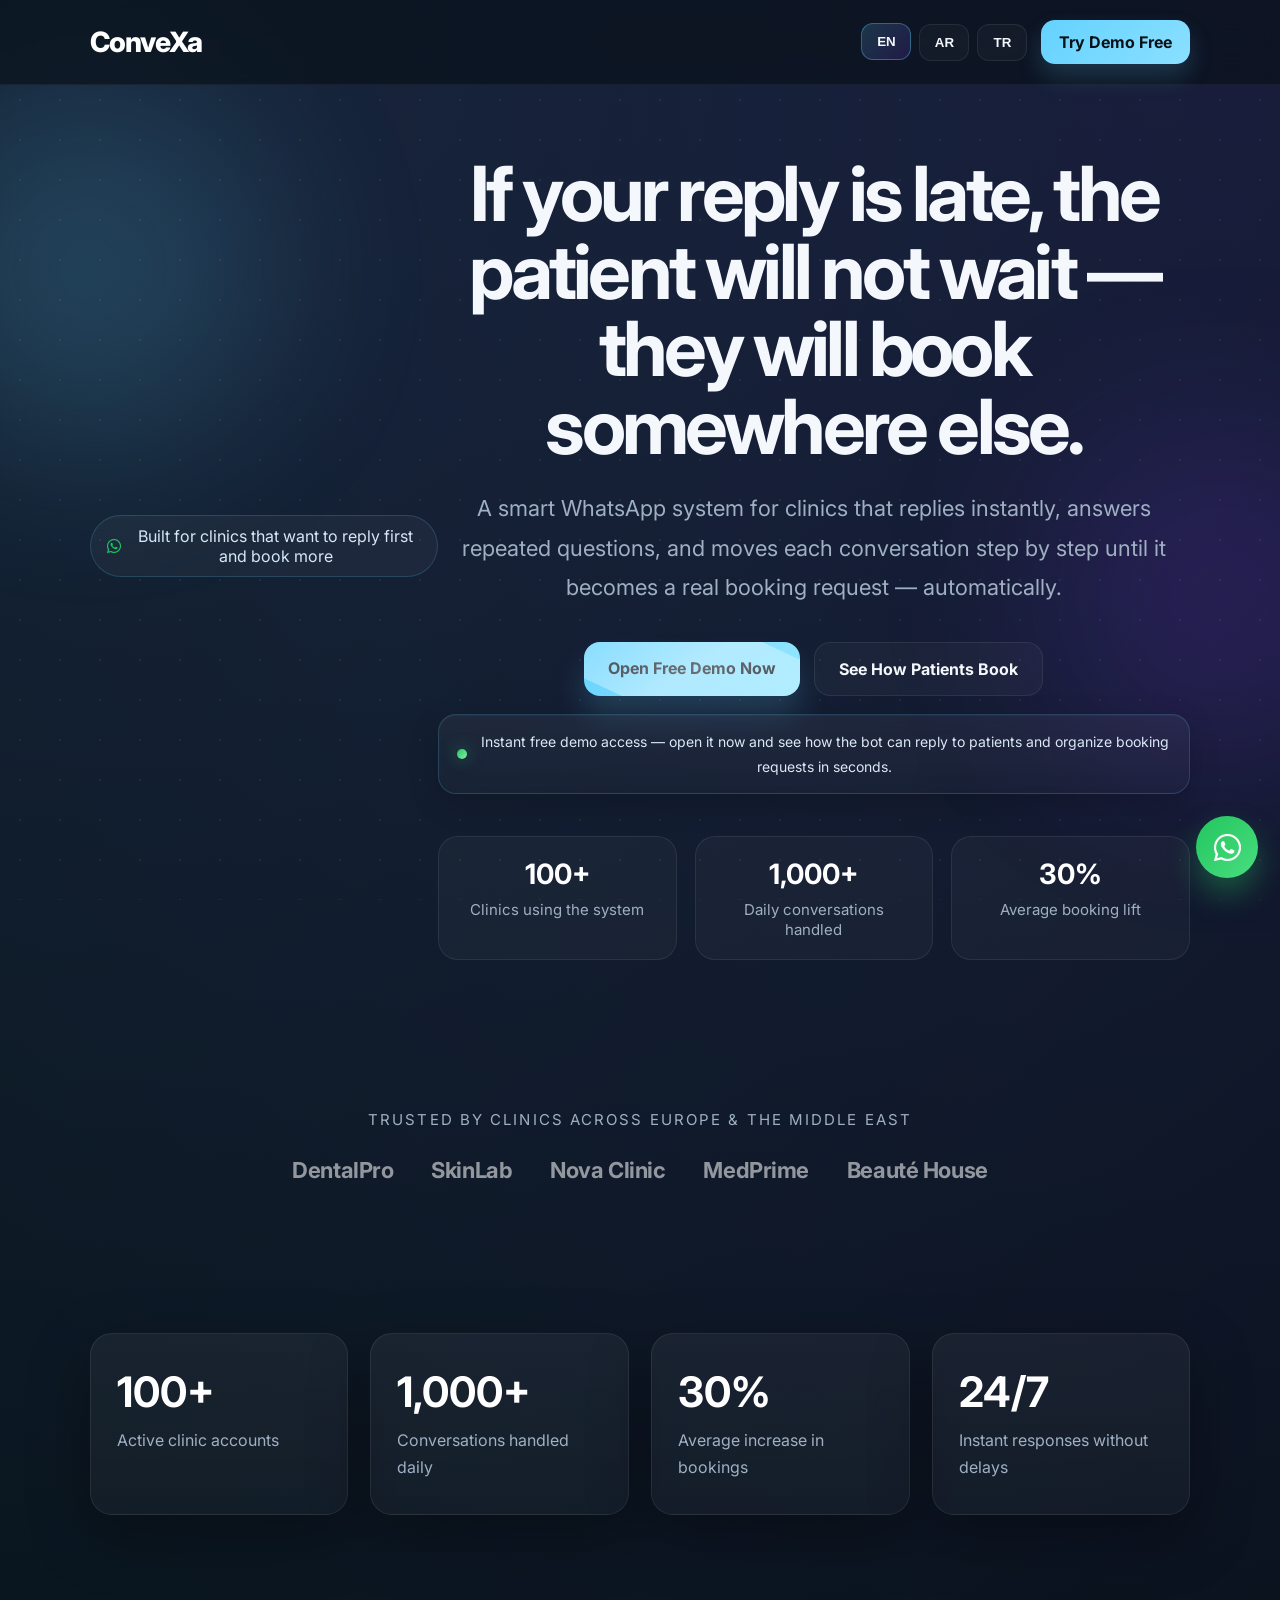
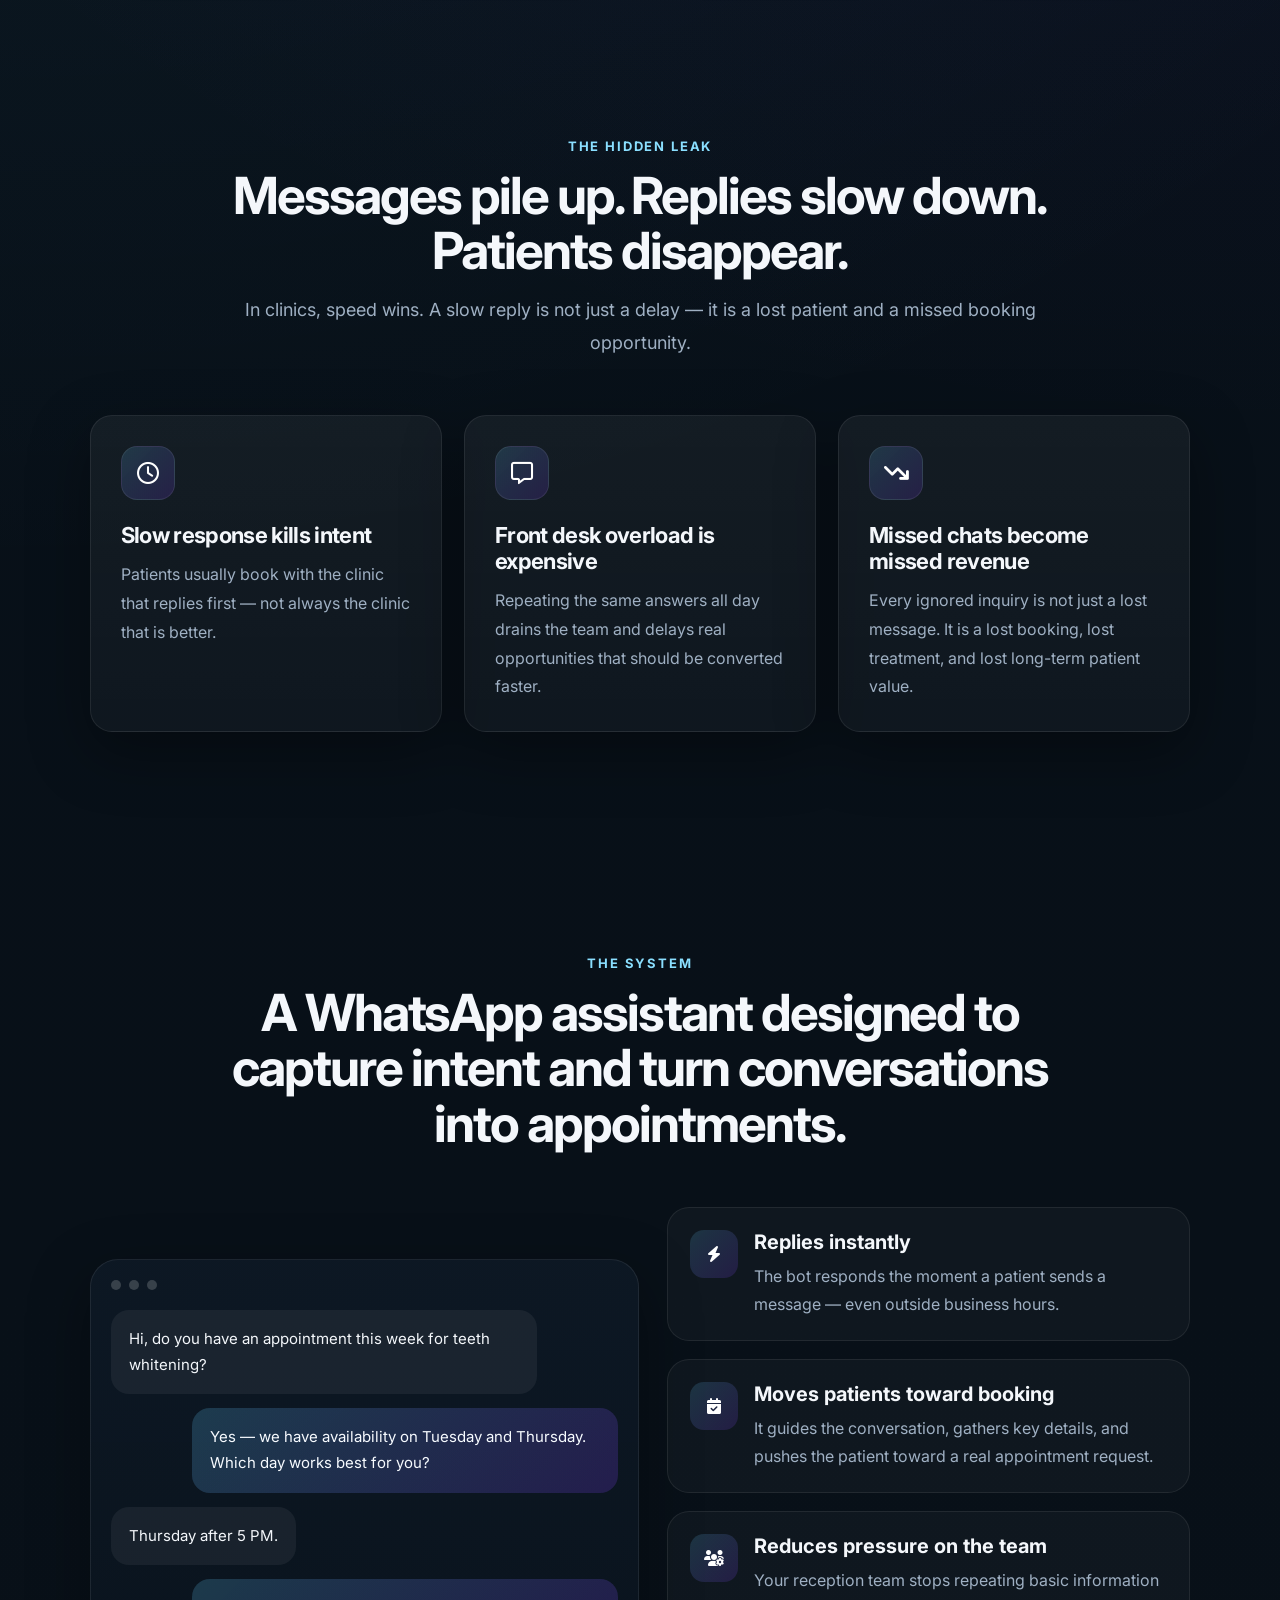
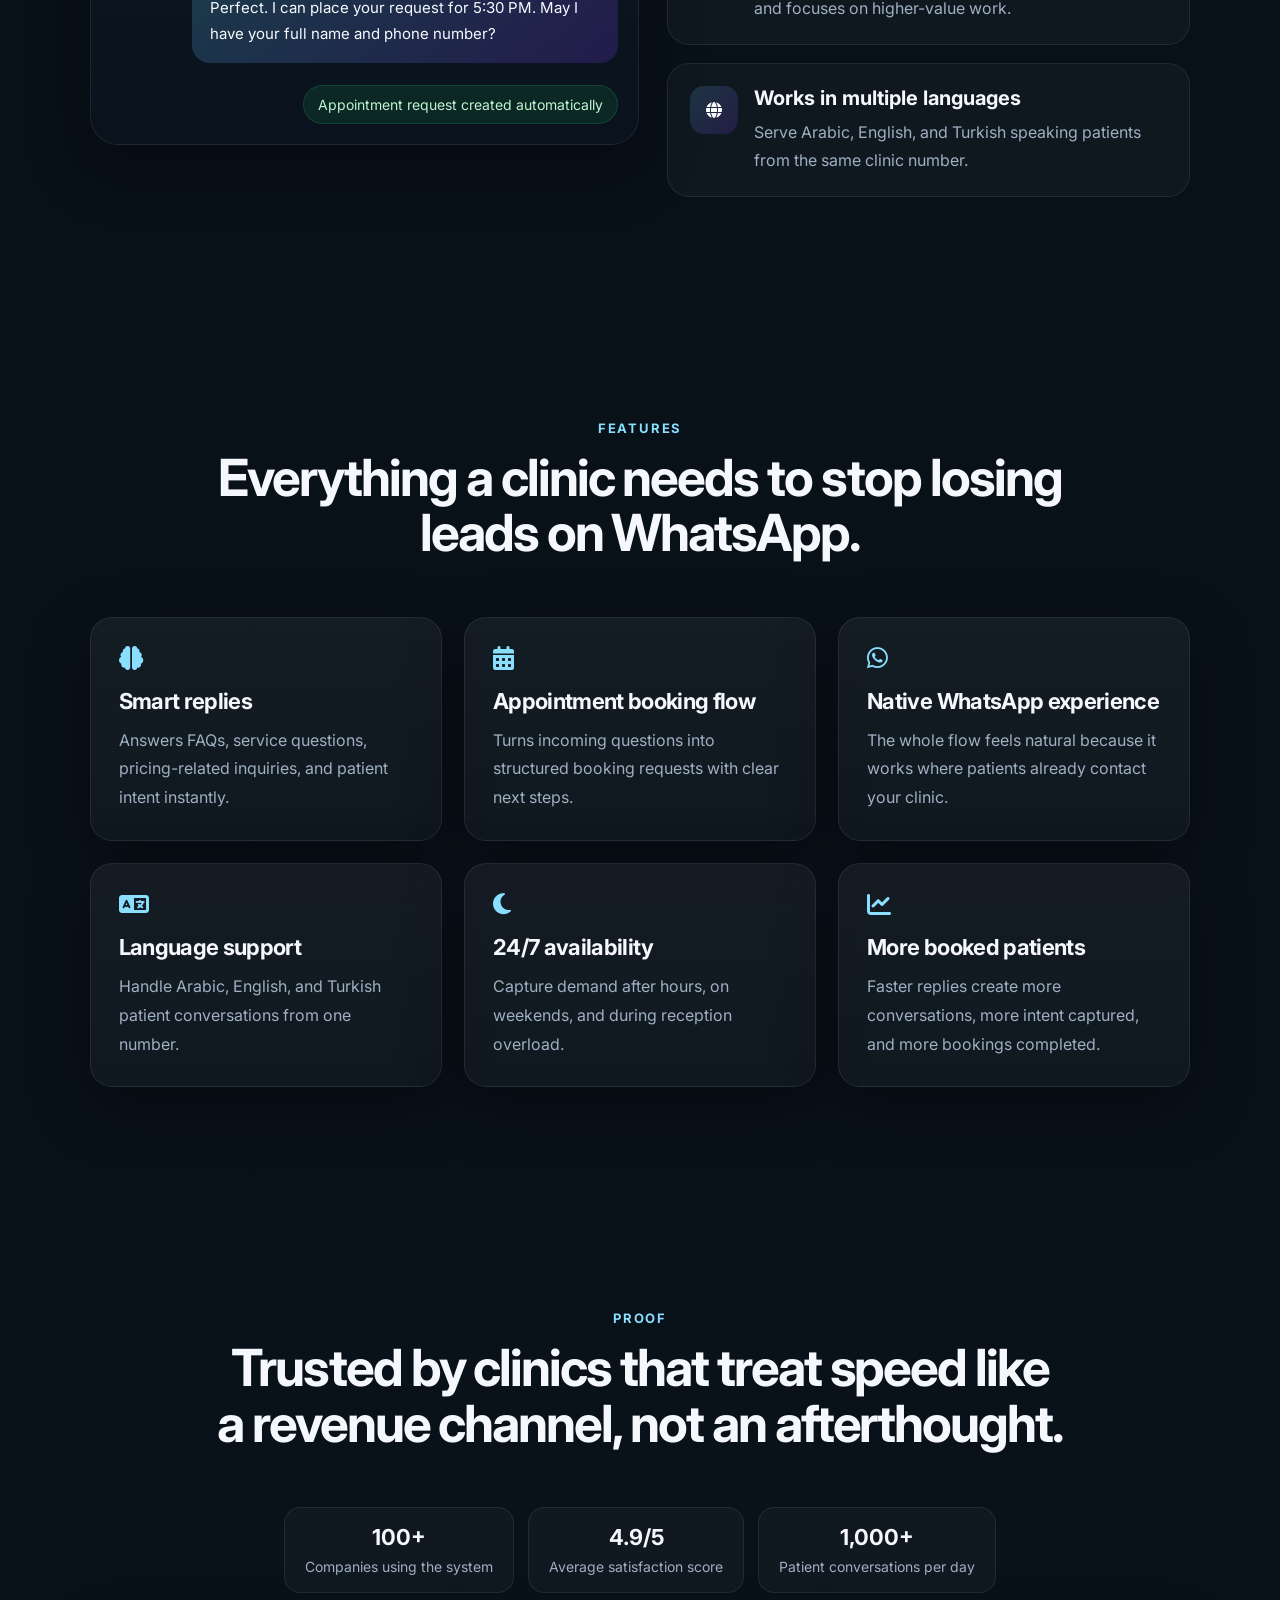
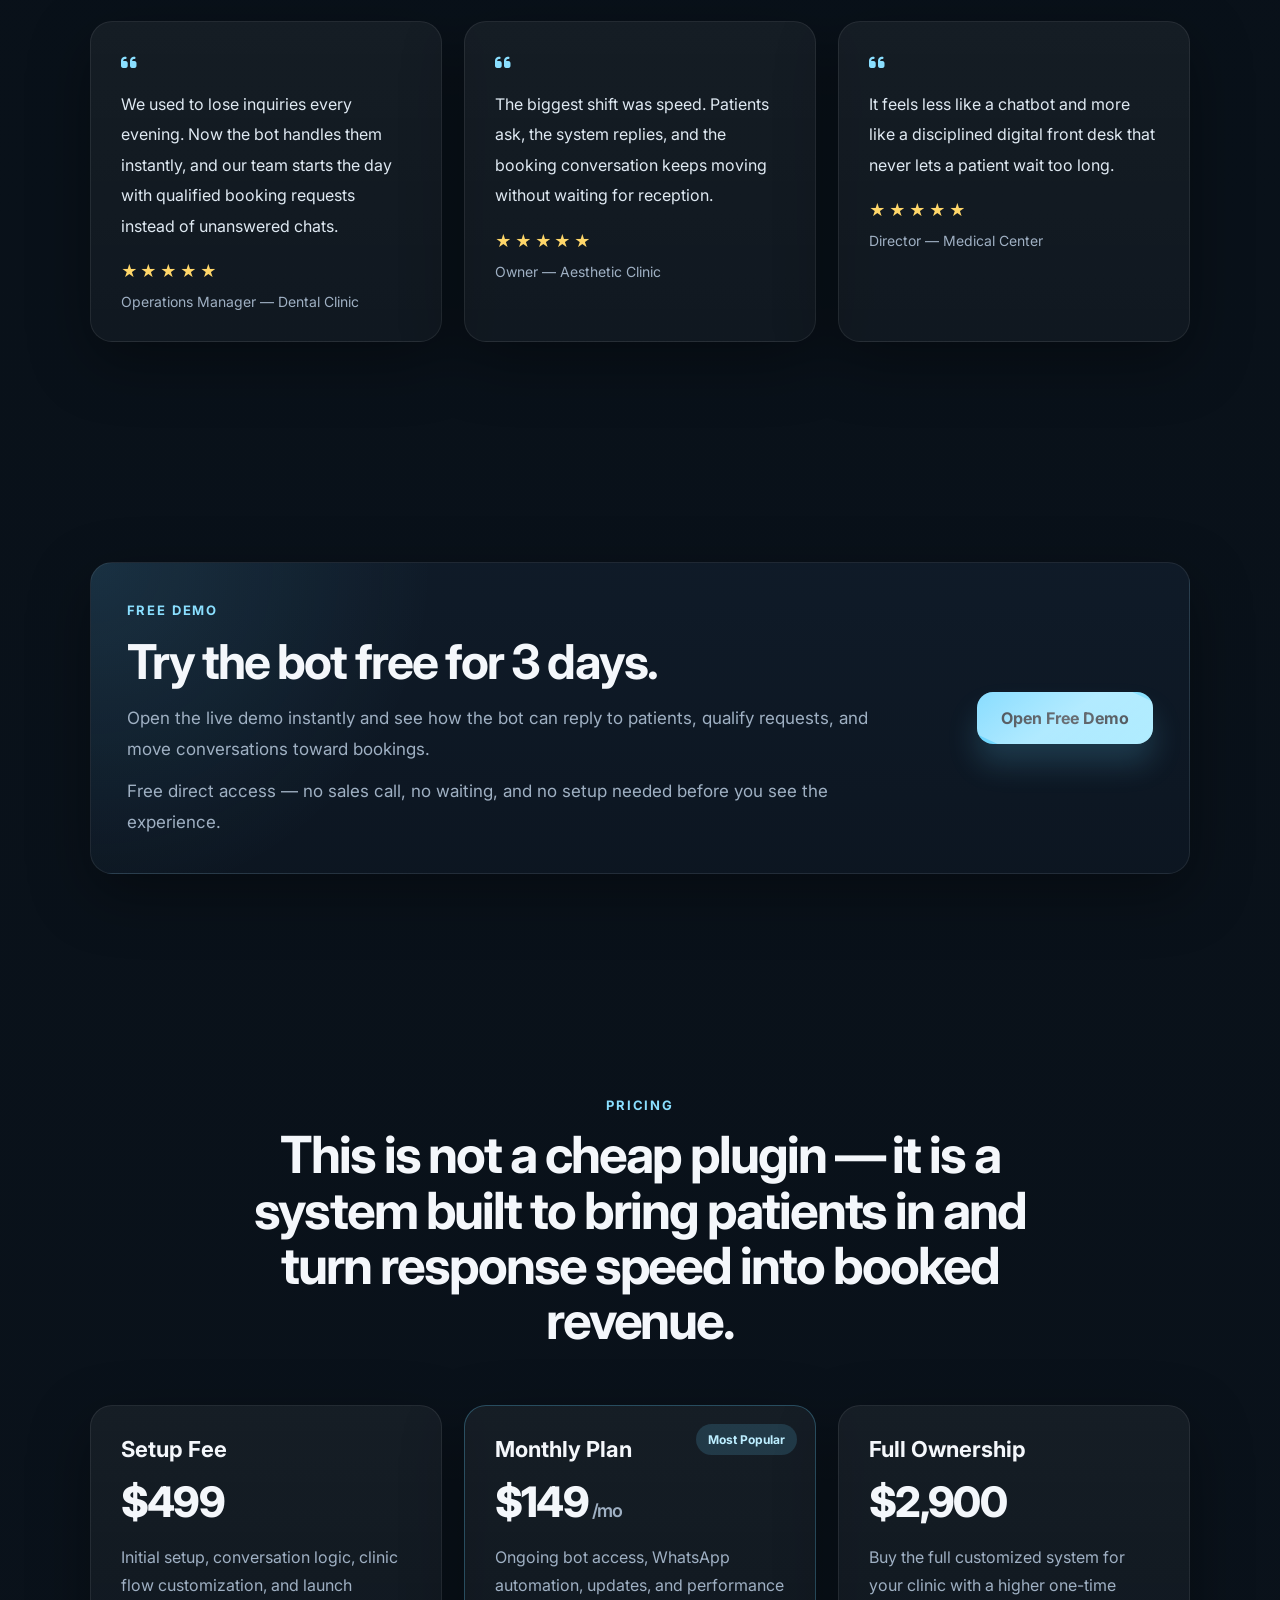
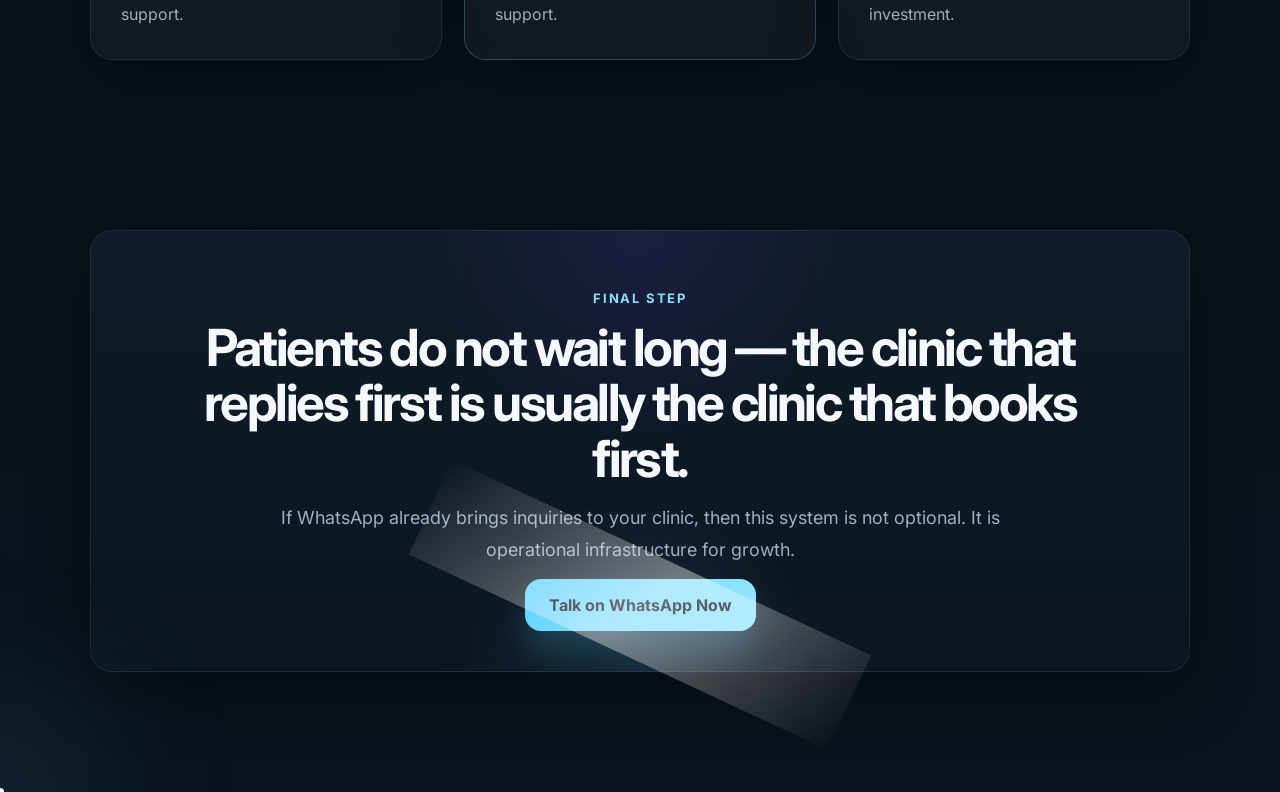
==== index.html @ 0eaaf97a "first commit" ====
<!DOCTYPE html>
<html lang="en" dir="ltr">
<head>
  <meta charset="UTF-8" />
  <meta name="viewport" content="width=device-width, initial-scale=1.0" />
  <title>ClinicBot | WhatsApp AI Booking Assistant</title>
  <meta
    name="description"
    content="AI WhatsApp bot for medical, dental, and aesthetic clinics. Instantly reply, qualify patients, and turn chats into booked appointments."
  />
  <link rel="preconnect" href="https://fonts.googleapis.com" />
  <link rel="preconnect" href="https://fonts.gstatic.com" crossorigin />
  <link
    href="https://fonts.googleapis.com/css2?family=Inter:wght@400;500;600;700;800&family=Cairo:wght@400;500;600;700;800&display=swap"
    rel="stylesheet"
  />
  <link
    rel="stylesheet"
    href="https://cdnjs.cloudflare.com/ajax/libs/font-awesome/6.5.2/css/all.min.css"
  />
  <link rel="stylesheet" href="style.css" />
</head>
<body>
  <div class="page-glow glow-1"></div>
  <div class="page-glow glow-2"></div>

  <nav class="navbar">
    <a href="#" class="logo">ConveXa</a>

    <div class="nav-right">
      <div class="lang-switch">
        <button class="lang-btn active" data-lang="en">EN</button>
        <button class="lang-btn" data-lang="ar">AR</button>
        <button class="lang-btn" data-lang="tr">TR</button>
      </div>

      <a
        href="demo/index.html"
        class="nav-cta demo-link"
        data-i18n="navCta"
      >
        Try Demo Free
      </a>
    </div>
  </nav>

  <main>
    <section class="hero section">
      <div class="hero-badge reveal">
        <i class="fa-brands fa-whatsapp"></i>
        <span data-i18n="heroBadge">Built for clinics that want to reply first and book more</span>
      </div>

      <div class="hero-content">
        <h1 class="reveal" data-i18n="heroTitle">
          If your reply is late, the patient will not wait — they will book somewhere else.
        </h1>

        <p class="hero-sub reveal" data-i18n="heroSub">
          A smart WhatsApp system for clinics that replies instantly, answers repeated questions, and moves each conversation step by step until it becomes a real booking request — automatically.
        </p>

        <div class="hero-actions reveal">
          <a
            href="demo/index.html"
            class="cta-primary demo-link"
            data-i18n="heroPrimary"
          >
            Open Free Demo Now
          </a>

          <a
            href="#demo"
            class="cta-secondary"
            data-i18n="heroSecondary"
          >
            See How Patients Book
          </a>
        </div>

        <div class="hero-helper-wrap reveal">
          <div class="hero-helper" data-i18n="heroHelper">
            Instant free demo access — open it now and see how the bot can reply to patients and organize booking requests in seconds.
          </div>
        </div>

        <div class="hero-proof reveal">
          <div class="proof-item">
            <strong>100+</strong>
            <span data-i18n="heroProof1">Clinics using the system</span>
          </div>
          <div class="proof-item">
            <strong>1,000+</strong>
            <span data-i18n="heroProof2">Daily conversations handled</span>
          </div>
          <div class="proof-item">
            <strong>30%</strong>
            <span data-i18n="heroProof3">Average booking lift</span>
          </div>
        </div>
      </div>
    </section>

    <section class="trusted section">
      <p class="trusted-label reveal" data-i18n="trustedLabel">
        Trusted by clinics across Europe & the Middle East
      </p>

      <div class="trusted-logos reveal">
        <span>DentalPro</span>
        <span>SkinLab</span>
        <span>Nova Clinic</span>
        <span>MedPrime</span>
        <span>Beauté House</span>
      </div>
    </section>

    <section class="stats section">
      <div class="stats-grid">
        <div class="stat-card reveal">
          <h2>100+</h2>
          <p data-i18n="stat1">Active clinic accounts</p>
        </div>

        <div class="stat-card reveal">
          <h2>1,000+</h2>
          <p data-i18n="stat2">Conversations handled daily</p>
        </div>

        <div class="stat-card reveal">
          <h2>30%</h2>
          <p data-i18n="stat3">Average increase in bookings</p>
        </div>

        <div class="stat-card reveal">
          <h2>24/7</h2>
          <p data-i18n="stat4">Instant responses without delays</p>
        </div>
      </div>
    </section>

    <section class="problem section">
      <div class="section-heading reveal">
        <span class="section-kicker" data-i18n="problemKicker">The hidden leak</span>
        <h2 data-i18n="problemTitle">
          Messages pile up. Replies slow down. Patients disappear.
        </h2>
        <p data-i18n="problemSub">
          In clinics, speed wins. A slow reply is not just a delay — it is a lost patient and a missed booking opportunity.
        </p>
      </div>

      <div class="problem-grid">
        <div class="problem-card reveal">
          <div class="problem-icon"><i class="fa-regular fa-clock"></i></div>
          <h3 data-i18n="problemCard1Title">Slow response kills intent</h3>
          <p data-i18n="problemCard1Text">
            Patients usually book with the clinic that replies first — not always the clinic that is better.
          </p>
        </div>

        <div class="problem-card reveal">
          <div class="problem-icon"><i class="fa-regular fa-message"></i></div>
          <h3 data-i18n="problemCard2Title">Front desk overload is expensive</h3>
          <p data-i18n="problemCard2Text">
            Repeating the same answers all day drains the team and delays real opportunities that should be converted faster.
          </p>
        </div>

        <div class="problem-card reveal">
          <div class="problem-icon"><i class="fa-solid fa-arrow-trend-down"></i></div>
          <h3 data-i18n="problemCard3Title">Missed chats become missed revenue</h3>
          <p data-i18n="problemCard3Text">
            Every ignored inquiry is not just a lost message. It is a lost booking, lost treatment, and lost long-term patient value.
          </p>
        </div>
      </div>
    </section>

    <section class="solution section">
      <div class="section-heading reveal">
        <span class="section-kicker" data-i18n="solutionKicker">The system</span>
        <h2 data-i18n="solutionTitle">
          A WhatsApp assistant designed to capture intent and turn conversations into appointments.
        </h2>
      </div>

      <div class="solution-layout">
        <div class="solution-flow reveal">
          <div class="flow-window">
            <div class="flow-top">
              <span></span><span></span><span></span>
            </div>

            <div class="chat-flow">
              <div class="chat-bubble patient" data-i18n="flow1">
                Hi, do you have an appointment this week for teeth whitening?
              </div>

              <div class="chat-bubble bot" data-i18n="flow2">
                Yes — we have availability on Tuesday and Thursday. Which day works best for you?
              </div>

              <div class="chat-bubble patient" data-i18n="flow3">
                Thursday after 5 PM.
              </div>

              <div class="chat-bubble bot" data-i18n="flow4">
                Perfect. I can place your request for 5:30 PM. May I have your full name and phone number?
              </div>

              <div class="chat-status" data-i18n="flowStatus">
                Appointment request created automatically
              </div>
            </div>
          </div>
        </div>

        <div class="solution-points">
          <div class="solution-point reveal">
            <i class="fa-solid fa-bolt"></i>
            <div>
              <h3 data-i18n="solutionPoint1Title">Replies instantly</h3>
              <p data-i18n="solutionPoint1Text">
                The bot responds the moment a patient sends a message — even outside business hours.
              </p>
            </div>
          </div>

          <div class="solution-point reveal">
            <i class="fa-solid fa-calendar-check"></i>
            <div>
              <h3 data-i18n="solutionPoint2Title">Moves patients toward booking</h3>
              <p data-i18n="solutionPoint2Text">
                It guides the conversation, gathers key details, and pushes the patient toward a real appointment request.
              </p>
            </div>
          </div>

          <div class="solution-point reveal">
            <i class="fa-solid fa-users-gear"></i>
            <div>
              <h3 data-i18n="solutionPoint3Title">Reduces pressure on the team</h3>
              <p data-i18n="solutionPoint3Text">
                Your reception team stops repeating basic information and focuses on higher-value work.
              </p>
            </div>
          </div>

          <div class="solution-point reveal">
            <i class="fa-solid fa-globe"></i>
            <div>
              <h3 data-i18n="solutionPoint4Title">Works in multiple languages</h3>
              <p data-i18n="solutionPoint4Text">
                Serve Arabic, English, and Turkish speaking patients from the same clinic number.
              </p>
            </div>
          </div>
        </div>
      </div>
    </section>

    <section class="features section">
      <div class="section-heading reveal">
        <span class="section-kicker" data-i18n="featuresKicker">Features</span>
        <h2 data-i18n="featuresTitle">
          Everything a clinic needs to stop losing leads on WhatsApp.
        </h2>
      </div>

      <div class="features-grid">
        <div class="feature-card reveal">
          <i class="fa-solid fa-brain"></i>
          <h3 data-i18n="feature1Title">Smart replies</h3>
          <p data-i18n="feature1Text">
            Answers FAQs, service questions, pricing-related inquiries, and patient intent instantly.
          </p>
        </div>

        <div class="feature-card reveal">
          <i class="fa-solid fa-calendar-days"></i>
          <h3 data-i18n="feature2Title">Appointment booking flow</h3>
          <p data-i18n="feature2Text">
            Turns incoming questions into structured booking requests with clear next steps.
          </p>
        </div>

        <div class="feature-card reveal">
          <i class="fa-brands fa-whatsapp"></i>
          <h3 data-i18n="feature3Title">Native WhatsApp experience</h3>
          <p data-i18n="feature3Text">
            The whole flow feels natural because it works where patients already contact your clinic.
          </p>
        </div>

        <div class="feature-card reveal">
          <i class="fa-solid fa-language"></i>
          <h3 data-i18n="feature4Title">Language support</h3>
          <p data-i18n="feature4Text">
            Handle Arabic, English, and Turkish patient conversations from one number.
          </p>
        </div>

        <div class="feature-card reveal">
          <i class="fa-solid fa-moon"></i>
          <h3 data-i18n="feature5Title">24/7 availability</h3>
          <p data-i18n="feature5Text">
            Capture demand after hours, on weekends, and during reception overload.
          </p>
        </div>

        <div class="feature-card reveal">
          <i class="fa-solid fa-chart-line"></i>
          <h3 data-i18n="feature6Title">More booked patients</h3>
          <p data-i18n="feature6Text">
            Faster replies create more conversations, more intent captured, and more bookings completed.
          </p>
        </div>
      </div>
    </section>

    <section class="testimonials section">
      <div class="section-heading reveal">
        <span class="section-kicker" data-i18n="testimonialsKicker">Proof</span>
        <h2 data-i18n="testimonialsTitle">
          Trusted by clinics that treat speed like a revenue channel, not an afterthought.
        </h2>
      </div>

      <div class="testimonial-summary reveal">
        <div class="summary-chip">
          <strong>100+</strong>
          <span data-i18n="summary1">Companies using the system</span>
        </div>
        <div class="summary-chip">
          <strong>4.9/5</strong>
          <span data-i18n="summary2">Average satisfaction score</span>
        </div>
        <div class="summary-chip">
          <strong>1,000+</strong>
          <span data-i18n="summary3">Patient conversations per day</span>
        </div>
      </div>

      <div class="testimonial-grid">
        <div class="testimonial-card reveal">
          <div class="quote-top">
            <i class="fa-solid fa-quote-left"></i>
          </div>
          <p data-i18n="testimonial1">
            We used to lose inquiries every evening. Now the bot handles them instantly, and our team starts the day with qualified booking requests instead of unanswered chats.
          </p>
          <div class="review-stars">★★★★★</div>
          <span data-i18n="testimonial1Author">Operations Manager — Dental Clinic</span>
        </div>

        <div class="testimonial-card reveal">
          <div class="quote-top">
            <i class="fa-solid fa-quote-left"></i>
          </div>
          <p data-i18n="testimonial2">
            The biggest shift was speed. Patients ask, the system replies, and the booking conversation keeps moving without waiting for reception.
          </p>
          <div class="review-stars">★★★★★</div>
          <span data-i18n="testimonial2Author">Owner — Aesthetic Clinic</span>
        </div>

        <div class="testimonial-card reveal">
          <div class="quote-top">
            <i class="fa-solid fa-quote-left"></i>
          </div>
          <p data-i18n="testimonial3">
            It feels less like a chatbot and more like a disciplined digital front desk that never lets a patient wait too long.
          </p>
          <div class="review-stars">★★★★★</div>
          <span data-i18n="testimonial3Author">Director — Medical Center</span>
        </div>
      </div>
    </section>

    <section class="demo section" id="demo">
      <div class="demo-card reveal">
        <div class="demo-text">
          <span class="section-kicker" data-i18n="demoKicker">Free Demo</span>
          <h2 data-i18n="demoTitle">Try the bot free for 3 days.</h2>
          <p data-i18n="demoSub">
            Open the live demo instantly and see how the bot can reply to patients, qualify requests, and move conversations toward bookings.
          </p>
          <p class="demo-note" data-i18n="demoNote">
            Free direct access — no sales call, no waiting, and no setup needed before you see the experience.
          </p>
        </div>

        <a
          href="demo/index.html"
          class="cta-primary demo-btn demo-link"
          data-i18n="demoBtn"
        >
          Open Free Demo
        </a>
      </div>
    </section>

    <section class="pricing section">
      <div class="section-heading reveal">
        <span class="section-kicker" data-i18n="pricingKicker">Pricing</span>
        <h2 data-i18n="pricingTitle">
          This is not a cheap plugin — it is a system built to bring patients in and turn response speed into booked revenue.
        </h2>
      </div>

      <div class="pricing-grid">
        <div class="pricing-card reveal">
          <div class="pricing-top">
            <h3 data-i18n="pricing1Title">Setup Fee</h3>
            <div class="price">$499</div>
          </div>
          <p data-i18n="pricing1Text">
            Initial setup, conversation logic, clinic flow customization, and launch support.
          </p>
        </div>

        <div class="pricing-card featured reveal">
          <div class="pricing-badge" data-i18n="pricingBadge">Most Popular</div>
          <div class="pricing-top">
            <h3 data-i18n="pricing2Title">Monthly Plan</h3>
            <div class="price">$149<span>/mo</span></div>
          </div>
          <p data-i18n="pricing2Text">
            Ongoing bot access, WhatsApp automation, updates, and performance support.
          </p>
        </div>

        <div class="pricing-card reveal">
          <div class="pricing-top">
            <h3 data-i18n="pricing3Title">Full Ownership</h3>
            <div class="price">$2,900</div>
          </div>
          <p data-i18n="pricing3Text">
            Buy the full customized system for your clinic with a higher one-time investment.
          </p>
        </div>
      </div>
    </section>

    <section class="final-cta section">
      <div class="final-cta-card reveal">
        <span class="section-kicker" data-i18n="finalKicker">Final step</span>
        <h2 data-i18n="finalTitle">
          Patients do not wait long — the clinic that replies first is usually the clinic that books first.
        </h2>
        <p data-i18n="finalSub">
          If WhatsApp already brings inquiries to your clinic, then this system is not optional. It is operational infrastructure for growth.
        </p>

        <a
          href="#"
          target="_blank"
          class="cta-primary wa-link"
          data-i18n="finalBtn"
          data-wa-message="final"
        >
          Talk on WhatsApp Now
        </a>
      </div>
    </section>
  </main>

  <a
    href="#"
    class="whatsapp-float wa-link"
    target="_blank"
    aria-label="WhatsApp"
    data-wa-message="float"
  >
    <i class="fa-brands fa-whatsapp"></i>
  </a>

  <script src="script.js"></script>

  <div class="cursor"></div>
  <div class="cursor-blur"></div>
  <div class="particles"></div>
</body>
</html>
---- style.css ----
:root{
  --bg:#081018;
  --bg-soft:#0d1722;
  --panel:#101c29;
  --panel-2:#0f1a26;
  --line:rgba(255,255,255,0.08);
  --text:#f4f7fb;
  --muted:#9fb0c3;
  --primary:#64d2ff;
  --primary-2:#7c3aed;
  --success:#22c55e;
  --shadow:0 20px 60px rgba(0,0,0,0.35);
  --radius:22px;
}

*{
  margin:0;
  padding:0;
  box-sizing:border-box;
}

html{
  scroll-behavior:smooth;
}

body{
  font-family:'Inter',sans-serif;
  background:
    radial-gradient(circle at top left, rgba(100,210,255,0.10), transparent 30%),
    radial-gradient(circle at top right, rgba(124,58,237,0.12), transparent 28%),
    linear-gradient(180deg, #071019 0%, #081018 40%, #0a121b 100%);
  color:var(--text);
  min-height:100vh;
  overflow-x:hidden;
}

a{
  color:inherit;
  text-decoration:none;
}

.page-glow{
  position:fixed;
  inset:auto;
  width:360px;
  height:360px;
  border-radius:50%;
  filter:blur(90px);
  opacity:0.18;
  pointer-events:none;
  z-index:0;
}

.glow-1{
  top:90px;
  left:-90px;
  background:var(--primary);
}

.glow-2{
  right:-120px;
  top:420px;
  background:var(--primary-2);
}

.navbar{
  position:sticky;
  top:0;
  z-index:20;
  display:flex;
  justify-content:space-between;
  align-items:center;
  padding:20px 7%;
  backdrop-filter:blur(16px);
  background:rgba(8,16,24,0.65);
  border-bottom:1px solid rgba(255,255,255,0.05);
}

.logo{
  font-size:28px;
  font-weight:800;
  letter-spacing:-0.03em;
  color:#ffffff;
}

.nav-right{
  display:flex;
  align-items:center;
  gap:14px;
}

.lang-switch{
  display:flex;
  gap:8px;
}

.lang-btn{
  min-width:50px;
  padding:10px 14px;
  border-radius:12px;
  border:1px solid var(--line);
  background:rgba(255,255,255,0.03);
  color:var(--text);
  cursor:pointer;
  transition:0.25s ease;
  font-weight:600;
}

.lang-btn:hover,
.lang-btn.active{
  background:linear-gradient(135deg, rgba(100,210,255,0.18), rgba(124,58,237,0.18));
  border-color:rgba(100,210,255,0.35);
  transform:translateY(-1px);
}

.nav-cta{
  padding:12px 18px;
  border-radius:14px;
  font-weight:700;
  background:linear-gradient(135deg, var(--primary), #8be0ff);
  color:#081018;
  box-shadow:0 12px 24px rgba(100,210,255,0.18);
}

.section{
  position:relative;
  z-index:1;
  padding:110px 7%;
}

.hero{
  min-height:92vh;
  display:flex;
  align-items:center;
  justify-content:center;
  text-align:center;
  padding-top:70px;
}

.hero-content{
  max-width:1100px;
}

.hero-badge{
  display:inline-flex;
  align-items:center;
  gap:10px;
  padding:10px 16px;
  border:1px solid rgba(100,210,255,0.18);
  border-radius:999px;
  background:rgba(255,255,255,0.04);
  color:#d6e8f7;
  margin-bottom:24px;
}

.hero-badge i{
  color:var(--success);
}

.hero h1{
  font-size:clamp(40px, 7vw, 76px);
  line-height:1.02;
  letter-spacing:-0.05em;
  max-width:1000px;
  margin:0 auto 24px;
}

.hero-sub{
  max-width:800px;
  margin:0 auto;
  color:var(--muted);
  font-size:clamp(18px, 2vw, 22px);
  line-height:1.8;
}

.hero-actions{
  margin-top:34px;
  display:flex;
  justify-content:center;
  flex-wrap:wrap;
  gap:14px;
}

.cta-primary,
.cta-secondary{
  padding:16px 24px;
  border-radius:16px;
  font-weight:700;
  transition:0.3s ease;
}

.cta-primary{
  background:linear-gradient(135deg, var(--primary), #98e7ff);
  color:#071019;
  box-shadow:0 20px 30px rgba(100,210,255,0.18);
}

.cta-primary:hover{
  transform:translateY(-3px);
  box-shadow:0 24px 35px rgba(100,210,255,0.25);
}

.cta-secondary{
  border:1px solid var(--line);
  background:rgba(255,255,255,0.03);
  color:var(--text);
}

.cta-secondary:hover{
  transform:translateY(-3px);
  background:rgba(255,255,255,0.05);
}

.hero-helper-wrap{
  margin-top:18px;
  display:flex;
  justify-content:center;
}

.hero-helper{
  position:relative;
  display:inline-flex;
  align-items:center;
  justify-content:center;
  gap:12px;
  max-width:760px;
  padding:14px 18px;
  border:1px solid rgba(100,210,255,0.18);
  border-radius:18px;
  background:
    linear-gradient(180deg, rgba(255,255,255,0.05), rgba(255,255,255,0.025));
  color:#dbe8f5;
  font-size:14px;
  line-height:1.8;
  box-shadow:
    0 10px 30px rgba(0,0,0,0.18),
    inset 0 1px 0 rgba(255,255,255,0.04);
  backdrop-filter:blur(10px);
}

.hero-helper::before{
  content:"";
  width:10px;
  height:10px;
  min-width:10px;
  border-radius:50%;
  background:linear-gradient(135deg, #22c55e, #86efac);
  box-shadow:0 0 16px rgba(34,197,94,0.5);
}

.hero-proof{
  margin-top:42px;
  display:grid;
  grid-template-columns:repeat(3, minmax(0,1fr));
  gap:18px;
}

.proof-item{
  padding:20px;
  border:1px solid var(--line);
  background:rgba(255,255,255,0.03);
  border-radius:20px;
}

.proof-item strong{
  display:block;
  font-size:28px;
  margin-bottom:8px;
  color:#ffffff;
}

.proof-item span{
  color:var(--muted);
  font-size:15px;
}

.trusted{
  padding-top:40px;
  padding-bottom:40px;
}

.trusted-label{
  text-align:center;
  color:var(--muted);
  margin-bottom:28px;
  font-size:15px;
  text-transform:uppercase;
  letter-spacing:0.14em;
}

.trusted-logos{
  display:flex;
  justify-content:center;
  flex-wrap:wrap;
  gap:38px;
}

.trusted-logos span{
  color:rgba(255,255,255,0.55);
  font-size:22px;
  font-weight:700;
  letter-spacing:-0.02em;
}

.stats-grid,
.problem-grid,
.features-grid,
.testimonial-grid,
.pricing-grid{
  display:grid;
  gap:22px;
}

.stats-grid{
  grid-template-columns:repeat(4, minmax(0,1fr));
}

.stat-card,
.problem-card,
.feature-card,
.testimonial-card,
.pricing-card,
.demo-card,
.final-cta-card{
  background:linear-gradient(180deg, rgba(255,255,255,0.05), rgba(255,255,255,0.03));
  border:1px solid var(--line);
  border-radius:var(--radius);
  box-shadow:var(--shadow);
}

.stat-card{
  padding:32px 26px;
}

.stat-card h2{
  font-size:42px;
  margin-bottom:10px;
  color:#ffffff;
}

.stat-card p{
  color:var(--muted);
  line-height:1.7;
}

.section-heading{
  max-width:850px;
  margin:0 auto 56px;
  text-align:center;
}

.section-kicker{
  display:inline-block;
  margin-bottom:14px;
  color:#8adfff;
  text-transform:uppercase;
  letter-spacing:0.14em;
  font-size:13px;
  font-weight:700;
}

.section-heading h2{
  font-size:clamp(32px, 4vw, 56px);
  line-height:1.08;
  letter-spacing:-0.04em;
  margin-bottom:16px;
}

.section-heading p{
  color:var(--muted);
  font-size:18px;
  line-height:1.8;
}

.problem-grid{
  grid-template-columns:repeat(3, minmax(0,1fr));
}

.problem-card{
  padding:30px;
}

.problem-icon{
  width:54px;
  height:54px;
  border-radius:16px;
  display:flex;
  align-items:center;
  justify-content:center;
  margin-bottom:22px;
  font-size:22px;
  color:#ffffff;
  background:linear-gradient(135deg, rgba(100,210,255,0.16), rgba(124,58,237,0.18));
  border:1px solid rgba(255,255,255,0.08);
}

.problem-card h3,
.feature-card h3{
  font-size:22px;
  margin-bottom:12px;
  letter-spacing:-0.03em;
}

.problem-card p,
.feature-card p{
  color:var(--muted);
  line-height:1.8;
}

.solution-layout{
  display:grid;
  grid-template-columns:1.05fr 1fr;
  gap:28px;
  align-items:center;
}

.flow-window{
  border-radius:28px;
  border:1px solid var(--line);
  background:linear-gradient(180deg, rgba(14,25,37,0.9), rgba(10,19,30,0.95));
  padding:20px;
  box-shadow:var(--shadow);
}

.flow-top{
  display:flex;
  gap:8px;
  margin-bottom:20px;
}

.flow-top span{
  width:10px;
  height:10px;
  border-radius:50%;
  background:rgba(255,255,255,0.18);
}

.chat-flow{
  display:flex;
  flex-direction:column;
  gap:14px;
}

.chat-bubble{
  max-width:84%;
  padding:16px 18px;
  border-radius:18px;
  font-size:15px;
  line-height:1.75;
}

.chat-bubble.patient{
  align-self:flex-start;
  background:rgba(255,255,255,0.06);
  color:var(--text);
}

.chat-bubble.bot{
  align-self:flex-end;
  background:linear-gradient(135deg, rgba(100,210,255,0.20), rgba(124,58,237,0.22));
  color:#f7fbff;
}

.chat-status{
  margin-top:8px;
  align-self:flex-end;
  padding:10px 14px;
  border-radius:999px;
  background:rgba(34,197,94,0.12);
  border:1px solid rgba(34,197,94,0.18);
  color:#bff5d1;
  font-size:14px;
}

.solution-points{
  display:grid;
  gap:18px;
}

.solution-point{
  display:flex;
  gap:16px;
  padding:22px;
  border:1px solid var(--line);
  border-radius:22px;
  background:rgba(255,255,255,0.03);
}

.solution-point i{
  width:48px;
  height:48px;
  min-width:48px;
  border-radius:14px;
  display:flex;
  align-items:center;
  justify-content:center;
  background:linear-gradient(135deg, rgba(100,210,255,0.16), rgba(124,58,237,0.18));
  color:#ffffff;
}

.solution-point h3{
  font-size:20px;
  margin-bottom:8px;
}

.solution-point p{
  color:var(--muted);
  line-height:1.75;
}

.features-grid{
  grid-template-columns:repeat(3, minmax(0,1fr));
}

.feature-card{
  padding:28px;
}

.feature-card i{
  font-size:24px;
  margin-bottom:18px;
  color:#8adfff;
}

.testimonial-summary{
  display:flex;
  justify-content:center;
  flex-wrap:wrap;
  gap:14px;
  margin-bottom:28px;
}

.summary-chip{
  padding:16px 20px;
  border-radius:16px;
  border:1px solid var(--line);
  background:rgba(255,255,255,0.03);
  text-align:center;
}

.summary-chip strong{
  display:block;
  font-size:22px;
  margin-bottom:6px;
}

.summary-chip span{
  color:var(--muted);
  font-size:14px;
}

.testimonial-grid{
  grid-template-columns:repeat(3, minmax(0,1fr));
}

.testimonial-card{
  padding:30px;
}

.quote-top{
  margin-bottom:16px;
  color:#8adfff;
  font-size:18px;
}

.testimonial-card p{
  color:#dfe9f2;
  line-height:1.9;
  margin-bottom:20px;
}

.review-stars{
  margin-bottom:10px;
  color:#ffd76a;
  letter-spacing:0.18em;
}

.testimonial-card span{
  color:var(--muted);
  font-size:14px;
}

.demo-card{
  display:flex;
  justify-content:space-between;
  align-items:center;
  gap:24px;
  padding:36px;
  background:
    radial-gradient(circle at top left, rgba(100,210,255,0.12), transparent 30%),
    linear-gradient(180deg, rgba(16,28,41,0.95), rgba(13,23,34,0.95));
}

.demo-text h2{
  font-size:clamp(30px, 4vw, 48px);
  letter-spacing:-0.04em;
  margin-bottom:12px;
}

.demo-text p{
  max-width:760px;
  color:var(--muted);
  line-height:1.8;
  font-size:17px;
}

.demo-note{
  margin-top:12px;
  color:#c9d7e6;
  font-size:15px;
  line-height:1.8;
}

.demo-btn{
  white-space:nowrap;
}

.demo-link{
  cursor:pointer;
}

.pricing-grid{
  grid-template-columns:repeat(3, minmax(0,1fr));
}

.pricing-card{
  position:relative;
  padding:30px;
}

.pricing-card.featured{
  border-color:rgba(100,210,255,0.28);
  transform:translateY(-6px);
}

.pricing-badge{
  position:absolute;
  top:18px;
  right:18px;
  padding:8px 12px;
  border-radius:999px;
  font-size:12px;
  font-weight:700;
  background:rgba(100,210,255,0.16);
  color:#bdeeff;
}

.pricing-top{
  margin-bottom:16px;
}

.pricing-top h3{
  font-size:22px;
  margin-bottom:14px;
}

.price{
  font-size:42px;
  font-weight:800;
  letter-spacing:-0.04em;
}

.price span{
  font-size:18px;
  color:var(--muted);
  font-weight:600;
  margin-left:4px;
}

.pricing-card p{
  color:var(--muted);
  line-height:1.8;
}

.final-cta{
  padding-top:60px;
  padding-bottom:120px;
}

.final-cta-card{
  text-align:center;
  padding:56px 28px;
  background:
    radial-gradient(circle at top, rgba(124,58,237,0.12), transparent 30%),
    radial-gradient(circle at bottom, rgba(100,210,255,0.10), transparent 25%),
    linear-gradient(180deg, rgba(16,28,41,0.96), rgba(13,23,34,0.96));
}

.final-cta-card h2{
  max-width:900px;
  margin:0 auto 16px;
  font-size:clamp(34px, 4vw, 58px);
  line-height:1.08;
  letter-spacing:-0.05em;
}

.final-cta-card p{
  max-width:780px;
  margin:0 auto 28px;
  color:var(--muted);
  line-height:1.8;
  font-size:18px;
}

.whatsapp-float{
  position:fixed;
  right:22px;
  bottom:22px;
  z-index:50;
  width:62px;
  height:62px;
  border-radius:50%;
  display:flex;
  align-items:center;
  justify-content:center;
  font-size:31px;
  background:linear-gradient(135deg, #22c55e, #4ade80);
  color:#ffffff;
  box-shadow:0 16px 30px rgba(34,197,94,0.35);
}

.reveal{
  opacity:0;
  transform:translateY(26px);
  transition:opacity 0.7s ease, transform 0.7s ease;
}

.reveal.active{
  opacity:1;
  transform:translateY(0);
}

body[dir="rtl"]{
  font-family:'Cairo',sans-serif;
}

body[dir="rtl"] .nav-right{
  flex-direction:row-reverse;
}

body[dir="rtl"] .hero,
body[dir="rtl"] .section-heading,
body[dir="rtl"] .demo-text,
body[dir="rtl"] .solution-point,
body[dir="rtl"] .problem-card,
body[dir="rtl"] .feature-card,
body[dir="rtl"] .testimonial-card,
body[dir="rtl"] .pricing-card{
  text-align:right;
}

body[dir="rtl"] .hero-actions{
  flex-direction:row-reverse;
}

body[dir="rtl"] .hero-proof{
  direction:rtl;
}

body[dir="rtl"] .solution-point{
  flex-direction:row-reverse;
}

body[dir="rtl"] .demo-card{
  direction:rtl;
}

body[dir="rtl"] .hero-helper{
  text-align:right;
}

body[dir="rtl"] .pricing-badge{
  right:auto;
  left:18px;
}

@media (max-width:1100px){
  .stats-grid,
  .problem-grid,
  .features-grid,
  .testimonial-grid,
  .pricing-grid{
    grid-template-columns:repeat(2, minmax(0,1fr));
  }

  .solution-layout{
    grid-template-columns:1fr;
  }

  .demo-card{
    flex-direction:column;
    align-items:flex-start;
  }

  body[dir="rtl"] .demo-card{
    align-items:flex-end;
  }
}

@media (max-width:760px){
  .navbar{
    padding:16px 5%;
    gap:14px;
    flex-direction:column;
    align-items:flex-start;
  }

  .nav-right{
    width:100%;
    justify-content:space-between;
    flex-wrap:wrap;
  }

  .section{
    padding:90px 5%;
  }

  .hero{
    min-height:auto;
    padding-top:50px;
    padding-bottom:70px;
  }

  .hero-actions{
    flex-direction:column;
    align-items:stretch;
  }

  .hero-helper-wrap{
    margin-top:16px;
  }

  .hero-helper{
    width:100%;
    padding:14px 16px;
    font-size:13px;
    border-radius:16px;
  }

  .hero-proof,
  .stats-grid,
  .problem-grid,
  .features-grid,
  .testimonial-grid,
  .pricing-grid{
    grid-template-columns:1fr;
  }

  .trusted-logos{
    gap:22px;
  }

  .trusted-logos span{
    font-size:18px;
  }

  .demo-card{
    padding:28px;
  }

  .whatsapp-float{
    width:56px;
    height:56px;
    font-size:28px;
    right:16px;
    bottom:16px;
  }
}

/* ======================
CUSTOM CURSOR
====================== */

.cursor{
  width:8px;
  height:8px;
  background:white;
  border-radius:50%;
  position:fixed;
  pointer-events:none;
  z-index:9999;
  transform:translate(-50%,-50%);
}

.cursor-blur{
  width:180px;
  height:180px;
  background:rgba(100,210,255,0.15);
  position:fixed;
  border-radius:50%;
  filter:blur(80px);
  pointer-events:none;
  z-index:9998;
  transform:translate(-50%,-50%);
}

/* ======================
CARD HOVER GLOW
====================== */

.feature-card,
.problem-card,
.pricing-card,
.testimonial-card,
.stat-card{
  transition:all .35s ease;
  position:relative;
  overflow:hidden;
}

.feature-card:hover,
.problem-card:hover,
.pricing-card:hover,
.testimonial-card:hover,
.stat-card:hover{
  box-shadow:
  0 10px 40px rgba(100,210,255,0.15),
  0 0 20px rgba(124,58,237,0.15);

  transform:translateY(-8px);
}

/* ======================
BUTTON HOVER EFFECT
====================== */

.cta-primary{
  position:relative;
  overflow:hidden;
}

.cta-primary:before{
  content:"";
  position:absolute;
  width:200%;
  height:200%;
  background:linear-gradient(
    120deg,
    transparent,
    rgba(255,255,255,0.4),
    transparent
  );
  top:-50%;
  left:-50%;
  transform:rotate(25deg);
  transition:0.6s;
}

.cta-primary:hover:before{
  left:120%;
}

/* ======================
FLOATING PARTICLES
====================== */

.particles{
  position:fixed;
  top:0;
  left:0;
  width:100%;
  height:100%;
  pointer-events:none;
  z-index:0;

  background-image:
  radial-gradient(rgba(255,255,255,0.06) 1px, transparent 1px);

  background-size:40px 40px;
  animation:particlesMove 40s linear infinite;
}

@keyframes particlesMove{
  from{
    transform:translateY(0);
  }

  to{
    transform:translateY(-200px);
  }
}

/* ======================
FLOAT ANIMATION
====================== */

.feature-card,
.problem-card{
  animation:float 6s ease-in-out infinite;
}

@keyframes float{
  0%{
    transform:translateY(0px);
  }

  50%{
    transform:translateY(-6px);
  }

  100%{
    transform:translateY(0px);
  }
}

/* ======================
AI HOVER LIGHT
====================== */

.feature-card,
.problem-card,
.testimonial-card,
.pricing-card{
  position:relative;
  overflow:hidden;
}

.feature-card::before,
.problem-card::before,
.testimonial-card::before,
.pricing-card::before{
  content:"";
  position:absolute;
  width:200px;
  height:200px;
  background:radial-gradient(
    circle,
    rgba(100,210,255,0.25),
    transparent 60%
  );

  opacity:0;
  pointer-events:none;
  transition:opacity .3s;
}

.feature-card:hover::before,
.problem-card:hover::before,
.testimonial-card:hover::before,
.pricing-card:hover::before{
  opacity:1;
}

/* ======================
AI WAVES BACKGROUND
====================== */

.ai-waves{
  position:fixed;
  bottom:-200px;
  left:0;
  width:100%;
  height:400px;

  background:
  radial-gradient(
    ellipse at center,
    rgba(124,58,237,0.15),
    transparent 70%
  );

  filter:blur(80px);
  z-index:-1;
  animation:waveMove 12s ease-in-out infinite alternate;
}

@keyframes waveMove{
  from{
    transform:translateY(0);
  }

  to{
    transform:translateY(-60px);
  }
}

/* ======================
CHAT AUTO ANIMATION
====================== */

.chat-bubble{
  opacity:0;
  transform:translateY(20px);
  animation:chatShow .8s forwards;
}

.chat-bubble:nth-child(1){
  animation-delay:.5s;
}

.chat-bubble:nth-child(2){
  animation-delay:1.5s;
}

.chat-bubble:nth-child(3){
  animation-delay:2.5s;
}

.chat-bubble:nth-child(4){
  animation-delay:3.5s;
}

.chat-status{
  animation:chatShow .8s forwards;
  animation-delay:4.5s;
  opacity:0;
}

@keyframes chatShow{
  to{
    opacity:1;
    transform:translateY(0);
  }
}

body[dir="rtl"]{
  font-family:'Cairo',sans-serif;
}

body[dir="rtl"] h1,
body[dir="rtl"] h2,
body[dir="rtl"] h3,
body[dir="rtl"] .logo,
body[dir="rtl"] .hero-badge,
body[dir="rtl"] .section-kicker,
body[dir="rtl"] .nav-cta,
body[dir="rtl"] .cta-primary,
body[dir="rtl"] .cta-secondary{
  font-family:'Cairo',sans-serif;
}

body[dir="rtl"] .hero h1{
  line-height:1.2;
  letter-spacing:0;
  font-weight:800;
}

body[dir="rtl"] .hero-sub{
  line-height:1.9;
  font-size:clamp(18px, 2vw, 21px);
}
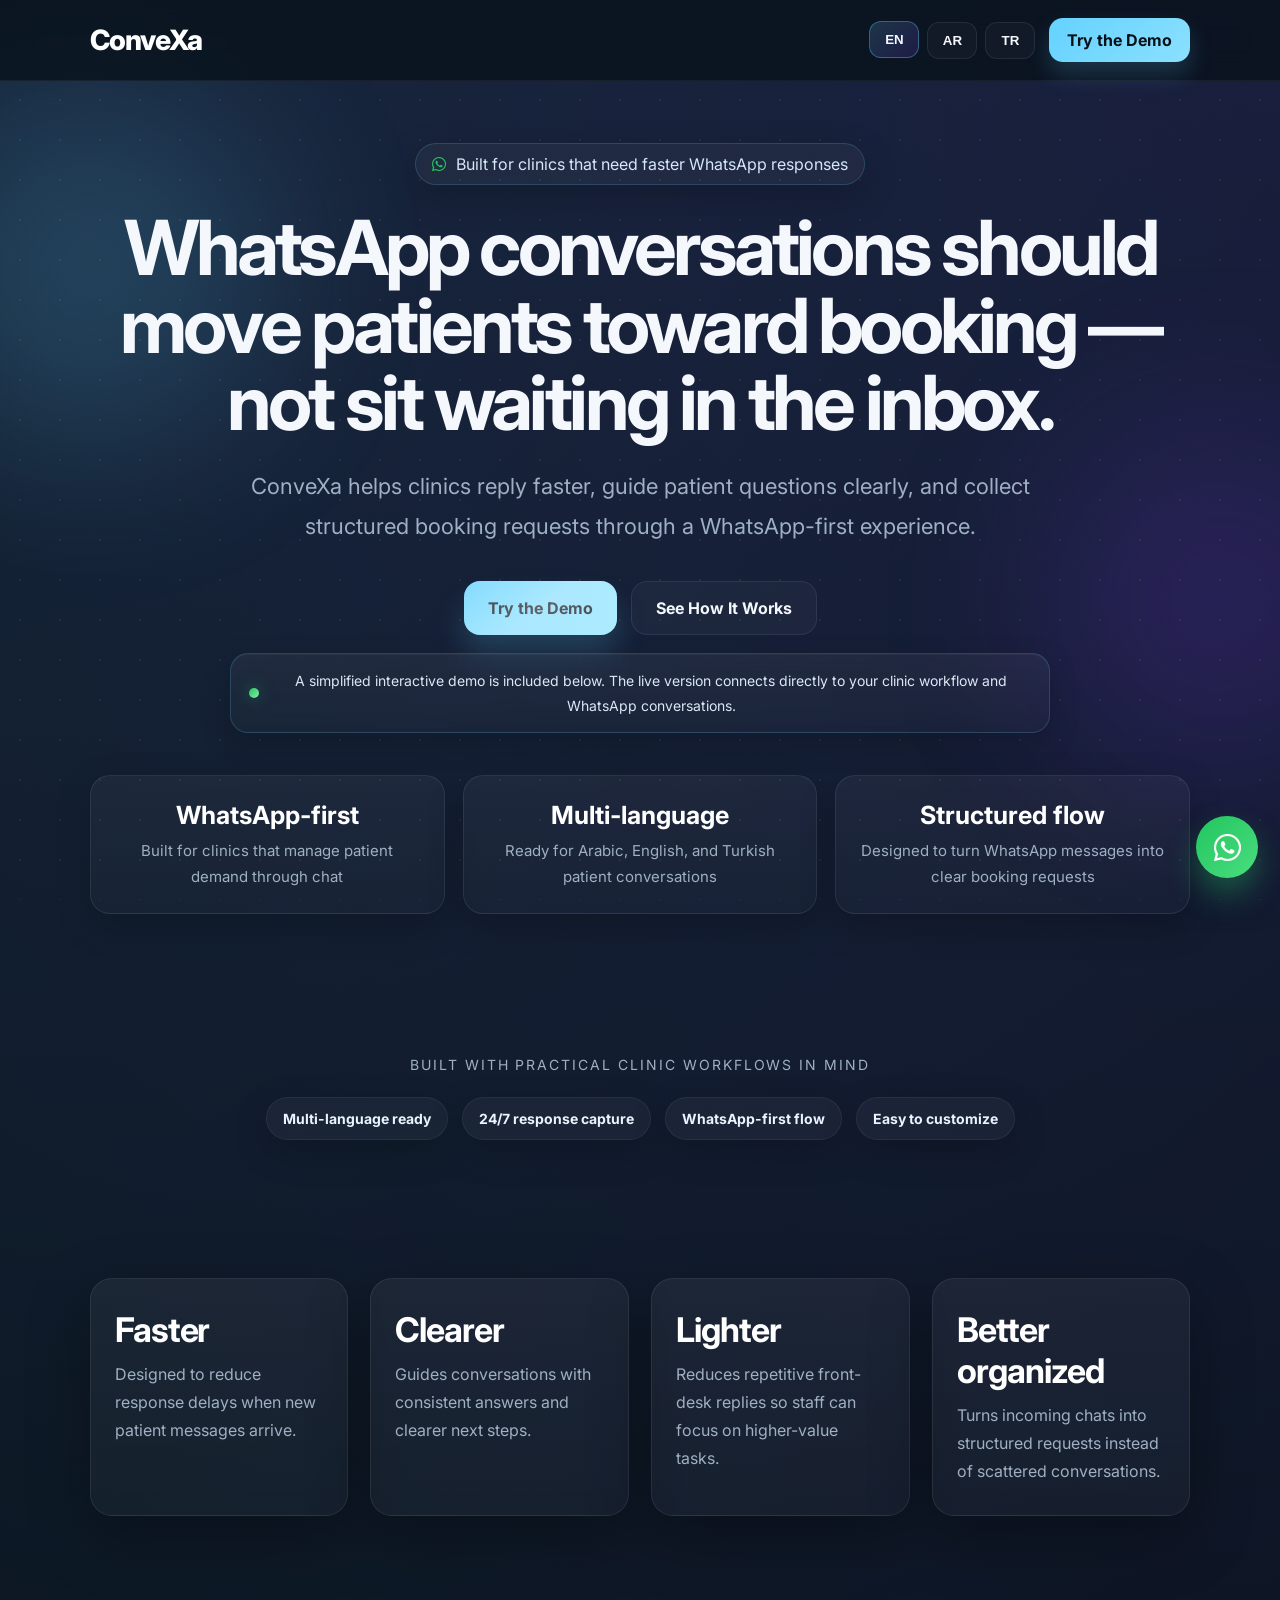
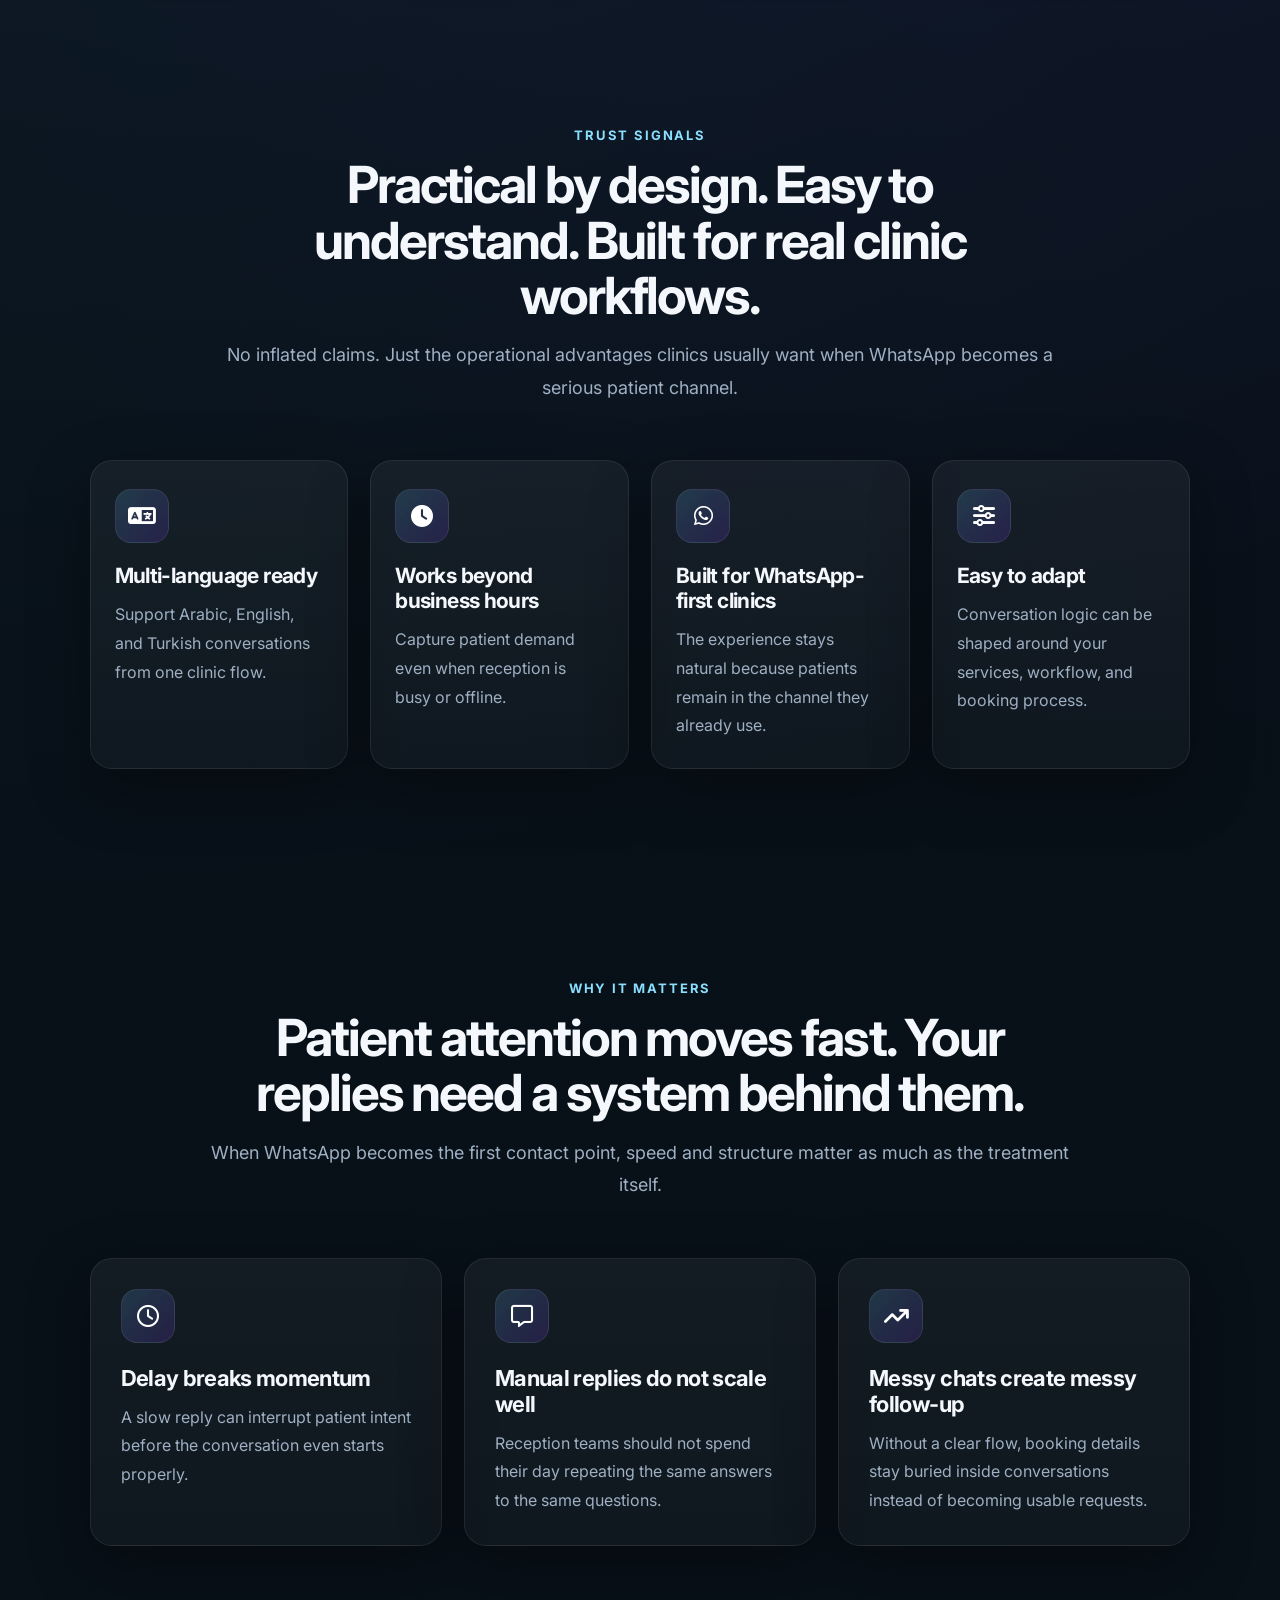
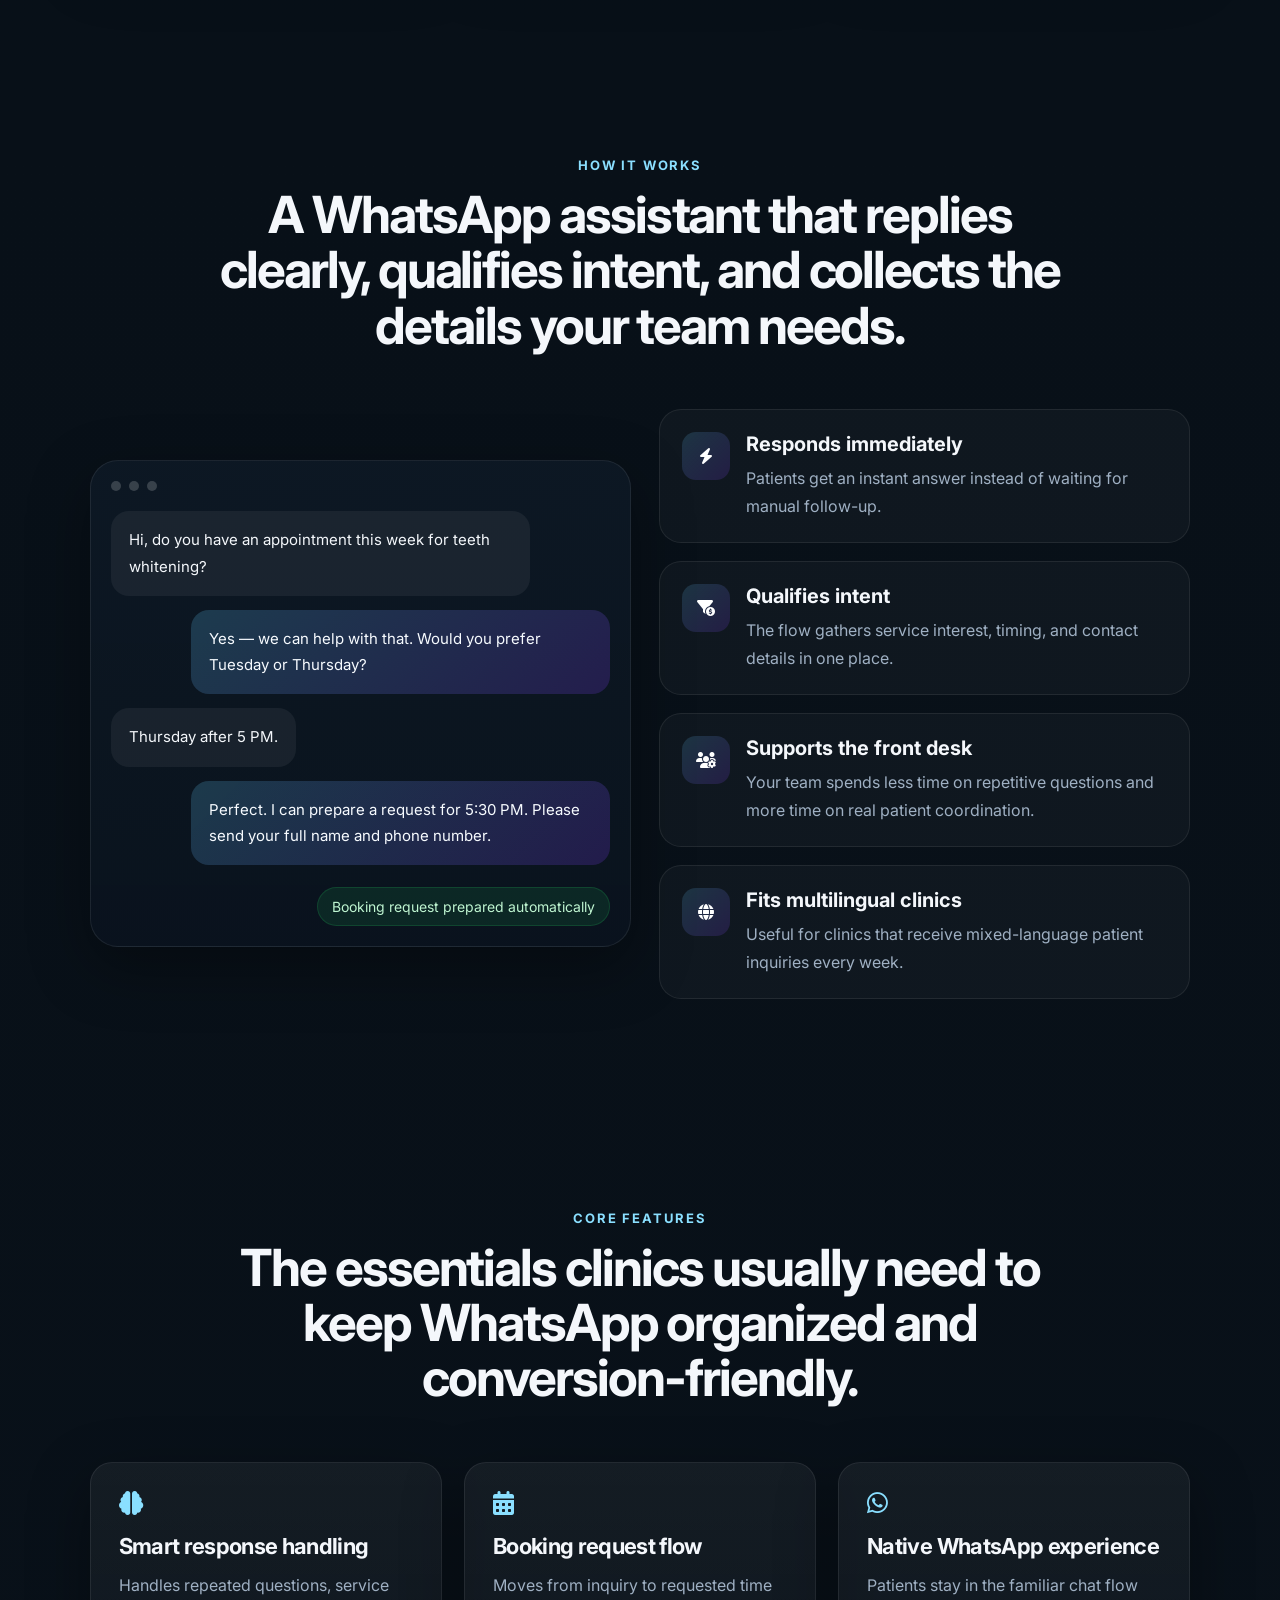
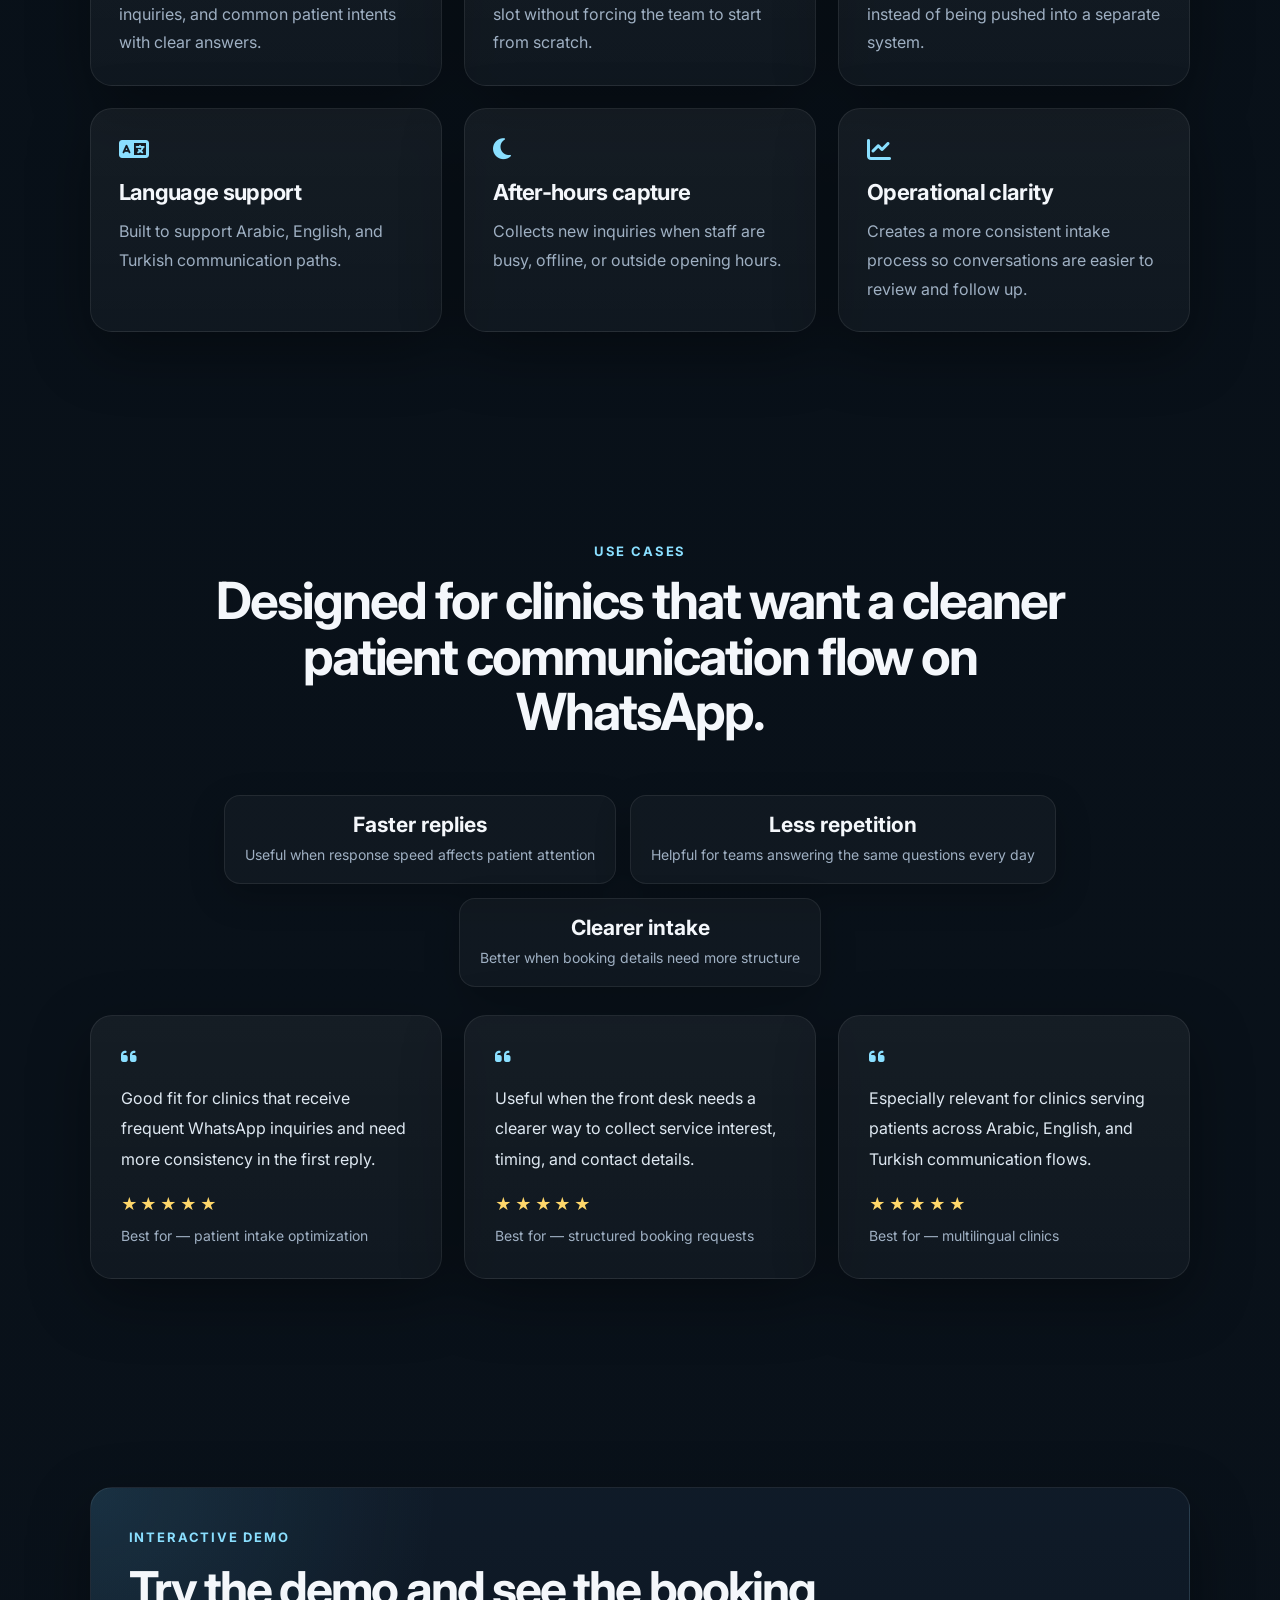
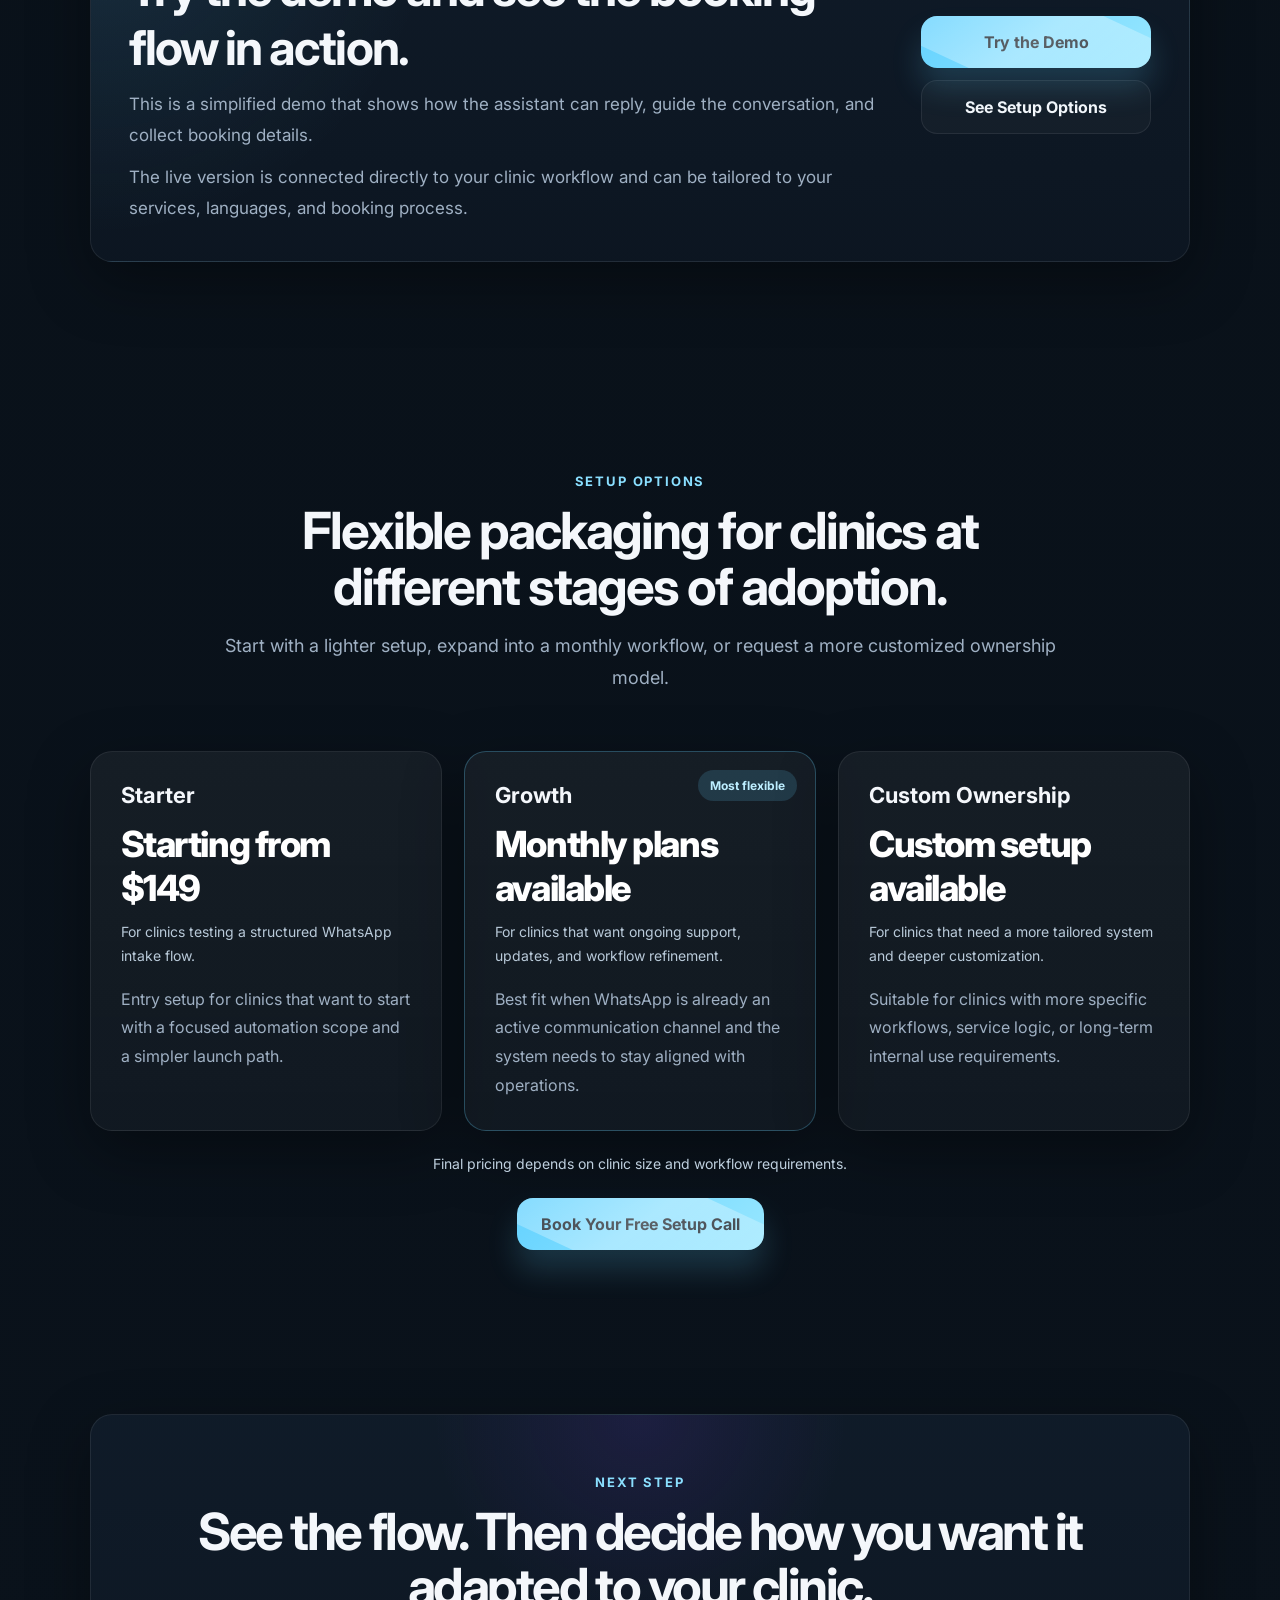
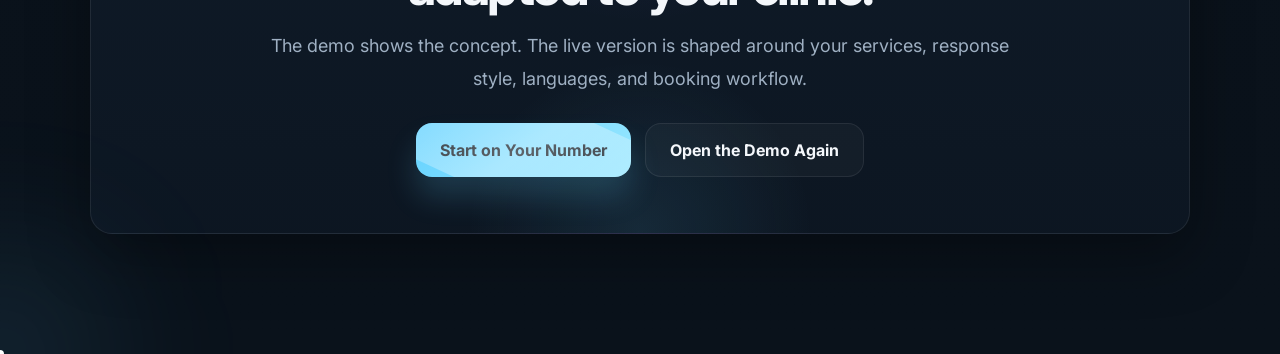
==== commit aa449d72: "update landing page and demo" ====
--- a/index.html
+++ b/index.html
@@ -3,10 +3,10 @@
 <head>
   <meta charset="UTF-8" />
   <meta name="viewport" content="width=device-width, initial-scale=1.0" />
-  <title>ClinicBot | WhatsApp AI Booking Assistant</title>
+  <title>ClinicBot | WhatsApp AI Assistant for Clinics</title>
   <meta
     name="description"
-    content="AI WhatsApp bot for medical, dental, and aesthetic clinics. Instantly reply, qualify patients, and turn chats into booked appointments."
+    content="WhatsApp AI assistant for clinics that answers faster, supports multiple languages, and turns patient chats into structured booking requests."
   />
   <link rel="preconnect" href="https://fonts.googleapis.com" />
   <link rel="preconnect" href="https://fonts.gstatic.com" crossorigin />
@@ -23,6 +23,7 @@
 <body>
   <div class="page-glow glow-1"></div>
   <div class="page-glow glow-2"></div>
+  <div class="particles"></div>
 
   <nav class="navbar">
     <a href="#" class="logo">ConveXa</a>
@@ -34,155 +35,166 @@
         <button class="lang-btn" data-lang="tr">TR</button>
       </div>
 
-      <a
-        href="demo/index.html"
-        class="nav-cta demo-link"
-        data-i18n="navCta"
-      >
-        Try Demo Free
+      <a href="demo/index.html" class="nav-cta demo-link" data-i18n="navCta">
+        Try the Demo
       </a>
     </div>
   </nav>
 
   <main>
     <section class="hero section">
-      <div class="hero-badge reveal">
-        <i class="fa-brands fa-whatsapp"></i>
-        <span data-i18n="heroBadge">Built for clinics that want to reply first and book more</span>
-      </div>
-
       <div class="hero-content">
+        <div class="hero-badge reveal">
+          <i class="fa-brands fa-whatsapp"></i>
+          <span data-i18n="heroBadge">Built for clinics that need faster WhatsApp responses</span>
+        </div>
+
         <h1 class="reveal" data-i18n="heroTitle">
-          If your reply is late, the patient will not wait — they will book somewhere else.
+          WhatsApp conversations should move patients toward booking — not sit waiting in the inbox.
         </h1>
 
         <p class="hero-sub reveal" data-i18n="heroSub">
-          A smart WhatsApp system for clinics that replies instantly, answers repeated questions, and moves each conversation step by step until it becomes a real booking request — automatically.
+          ConveXa helps clinics reply faster, guide patient questions clearly, and collect structured booking requests through a WhatsApp-first experience.
         </p>
 
         <div class="hero-actions reveal">
-          <a
-            href="demo/index.html"
-            class="cta-primary demo-link"
-            data-i18n="heroPrimary"
-          >
-            Open Free Demo Now
+          <a href="demo/index.html" class="cta-primary demo-link" data-i18n="heroPrimary">
+            Try the Demo
           </a>
 
-          <a
-            href="#demo"
-            class="cta-secondary"
-            data-i18n="heroSecondary"
-          >
-            See How Patients Book
+          <a href="#solution" class="cta-secondary" data-i18n="heroSecondary">
+            See How It Works
           </a>
         </div>
 
         <div class="hero-helper-wrap reveal">
           <div class="hero-helper" data-i18n="heroHelper">
-            Instant free demo access — open it now and see how the bot can reply to patients and organize booking requests in seconds.
+            A simplified interactive demo is included below. The live version connects directly to your clinic workflow and WhatsApp conversations.
           </div>
         </div>
 
         <div class="hero-proof reveal">
           <div class="proof-item">
-            <strong>100+</strong>
-            <span data-i18n="heroProof1">Clinics using the system</span>
+            <strong data-i18n="heroProof1Value">WhatsApp-first</strong>
+            <span data-i18n="heroProof1">Built for clinics that manage patient demand through chat</span>
           </div>
           <div class="proof-item">
-            <strong>1,000+</strong>
-            <span data-i18n="heroProof2">Daily conversations handled</span>
+            <strong data-i18n="heroProof2Value">Multi-language</strong>
+            <span data-i18n="heroProof2">Ready for Arabic, English, and Turkish patient conversations</span>
           </div>
           <div class="proof-item">
-            <strong>30%</strong>
-            <span data-i18n="heroProof3">Average booking lift</span>
-          </div>
-        </div>
-      </div>
-    </section>
-
-    <section class="trusted section">
+            <strong data-i18n="heroProof3Value">Structured flow</strong>
+            <span data-i18n="heroProof3">Designed to turn WhatsApp messages into clear booking requests</span>
+          </div>
+        </div>
+      </div>
+    </section>
+
+    <section class="trusted section trust-strip">
       <p class="trusted-label reveal" data-i18n="trustedLabel">
-        Trusted by clinics across Europe & the Middle East
+        Built with practical clinic workflows in mind
       </p>
 
       <div class="trusted-logos reveal">
-        <span>DentalPro</span>
-        <span>SkinLab</span>
-        <span>Nova Clinic</span>
-        <span>MedPrime</span>
-        <span>Beauté House</span>
+        <span data-i18n="trustedItem1">Multi-language ready</span>
+        <span data-i18n="trustedItem2">24/7 response capture</span>
+        <span data-i18n="trustedItem3">WhatsApp-first flow</span>
+        <span data-i18n="trustedItem4">Easy to customize</span>
       </div>
     </section>
 
     <section class="stats section">
       <div class="stats-grid">
         <div class="stat-card reveal">
-          <h2>100+</h2>
-          <p data-i18n="stat1">Active clinic accounts</p>
+          <h2 data-i18n="stat1Value">Faster</h2>
+          <p data-i18n="stat1">Designed to reduce response delays when new patient messages arrive.</p>
         </div>
 
         <div class="stat-card reveal">
-          <h2>1,000+</h2>
-          <p data-i18n="stat2">Conversations handled daily</p>
+          <h2 data-i18n="stat2Value">Clearer</h2>
+          <p data-i18n="stat2">Guides conversations with consistent answers and clearer next steps.</p>
         </div>
 
         <div class="stat-card reveal">
-          <h2>30%</h2>
-          <p data-i18n="stat3">Average increase in bookings</p>
+          <h2 data-i18n="stat3Value">Lighter</h2>
+          <p data-i18n="stat3">Reduces repetitive front-desk replies so staff can focus on higher-value tasks.</p>
         </div>
 
         <div class="stat-card reveal">
-          <h2>24/7</h2>
-          <p data-i18n="stat4">Instant responses without delays</p>
+          <h2 data-i18n="stat4Value">Better organized</h2>
+          <p data-i18n="stat4">Turns incoming chats into structured requests instead of scattered conversations.</p>
+        </div>
+      </div>
+    </section>
+
+    <section class="trust-points section">
+      <div class="section-heading reveal">
+        <span class="section-kicker" data-i18n="trustKicker">Trust signals</span>
+        <h2 data-i18n="trustTitle">Practical by design. Easy to understand. Built for real clinic workflows.</h2>
+        <p data-i18n="trustSub">No inflated claims. Just the operational advantages clinics usually want when WhatsApp becomes a serious patient channel.</p>
+      </div>
+
+      <div class="trust-grid">
+        <div class="trust-card reveal">
+          <div class="trust-icon"><i class="fa-solid fa-language"></i></div>
+          <h3 data-i18n="trustCard1Title">Multi-language ready</h3>
+          <p data-i18n="trustCard1Text">Support Arabic, English, and Turkish conversations from one clinic flow.</p>
+        </div>
+
+        <div class="trust-card reveal">
+          <div class="trust-icon"><i class="fa-solid fa-clock"></i></div>
+          <h3 data-i18n="trustCard2Title">Works beyond business hours</h3>
+          <p data-i18n="trustCard2Text">Capture patient demand even when reception is busy or offline.</p>
+        </div>
+
+        <div class="trust-card reveal">
+          <div class="trust-icon"><i class="fa-brands fa-whatsapp"></i></div>
+          <h3 data-i18n="trustCard3Title">Built for WhatsApp-first clinics</h3>
+          <p data-i18n="trustCard3Text">The experience stays natural because patients remain in the channel they already use.</p>
+        </div>
+
+        <div class="trust-card reveal">
+          <div class="trust-icon"><i class="fa-solid fa-sliders"></i></div>
+          <h3 data-i18n="trustCard4Title">Easy to adapt</h3>
+          <p data-i18n="trustCard4Text">Conversation logic can be shaped around your services, workflow, and booking process.</p>
         </div>
       </div>
     </section>
 
     <section class="problem section">
       <div class="section-heading reveal">
-        <span class="section-kicker" data-i18n="problemKicker">The hidden leak</span>
-        <h2 data-i18n="problemTitle">
-          Messages pile up. Replies slow down. Patients disappear.
-        </h2>
+        <span class="section-kicker" data-i18n="problemKicker">Why it matters</span>
+        <h2 data-i18n="problemTitle">Patient attention moves fast. Your replies need a system behind them.</h2>
         <p data-i18n="problemSub">
-          In clinics, speed wins. A slow reply is not just a delay — it is a lost patient and a missed booking opportunity.
+          When WhatsApp becomes the first contact point, speed and structure matter as much as the treatment itself.
         </p>
       </div>
 
       <div class="problem-grid">
         <div class="problem-card reveal">
           <div class="problem-icon"><i class="fa-regular fa-clock"></i></div>
-          <h3 data-i18n="problemCard1Title">Slow response kills intent</h3>
-          <p data-i18n="problemCard1Text">
-            Patients usually book with the clinic that replies first — not always the clinic that is better.
-          </p>
+          <h3 data-i18n="problemCard1Title">Delay breaks momentum</h3>
+          <p data-i18n="problemCard1Text">A slow reply can interrupt patient intent before the conversation even starts properly.</p>
         </div>
 
         <div class="problem-card reveal">
           <div class="problem-icon"><i class="fa-regular fa-message"></i></div>
-          <h3 data-i18n="problemCard2Title">Front desk overload is expensive</h3>
-          <p data-i18n="problemCard2Text">
-            Repeating the same answers all day drains the team and delays real opportunities that should be converted faster.
-          </p>
+          <h3 data-i18n="problemCard2Title">Manual replies do not scale well</h3>
+          <p data-i18n="problemCard2Text">Reception teams should not spend their day repeating the same answers to the same questions.</p>
         </div>
 
         <div class="problem-card reveal">
-          <div class="problem-icon"><i class="fa-solid fa-arrow-trend-down"></i></div>
-          <h3 data-i18n="problemCard3Title">Missed chats become missed revenue</h3>
-          <p data-i18n="problemCard3Text">
-            Every ignored inquiry is not just a lost message. It is a lost booking, lost treatment, and lost long-term patient value.
-          </p>
-        </div>
-      </div>
-    </section>
-
-    <section class="solution section">
+          <div class="problem-icon"><i class="fa-solid fa-arrow-trend-up"></i></div>
+          <h3 data-i18n="problemCard3Title">Messy chats create messy follow-up</h3>
+          <p data-i18n="problemCard3Text">Without a clear flow, booking details stay buried inside conversations instead of becoming usable requests.</p>
+        </div>
+      </div>
+    </section>
+
+    <section class="solution section" id="solution">
       <div class="section-heading reveal">
-        <span class="section-kicker" data-i18n="solutionKicker">The system</span>
-        <h2 data-i18n="solutionTitle">
-          A WhatsApp assistant designed to capture intent and turn conversations into appointments.
-        </h2>
+        <span class="section-kicker" data-i18n="solutionKicker">How it works</span>
+        <h2 data-i18n="solutionTitle">A WhatsApp assistant that replies clearly, qualifies intent, and collects the details your team needs.</h2>
       </div>
 
       <div class="solution-layout">
@@ -198,7 +210,7 @@
               </div>
 
               <div class="chat-bubble bot" data-i18n="flow2">
-                Yes — we have availability on Tuesday and Thursday. Which day works best for you?
+                Yes — we can help with that. Would you prefer Tuesday or Thursday?
               </div>
 
               <div class="chat-bubble patient" data-i18n="flow3">
@@ -206,11 +218,11 @@
               </div>
 
               <div class="chat-bubble bot" data-i18n="flow4">
-                Perfect. I can place your request for 5:30 PM. May I have your full name and phone number?
+                Perfect. I can prepare a request for 5:30 PM. Please send your full name and phone number.
               </div>
 
               <div class="chat-status" data-i18n="flowStatus">
-                Appointment request created automatically
+                Booking request prepared automatically
               </div>
             </div>
           </div>
@@ -220,19 +232,19 @@
           <div class="solution-point reveal">
             <i class="fa-solid fa-bolt"></i>
             <div>
-              <h3 data-i18n="solutionPoint1Title">Replies instantly</h3>
+              <h3 data-i18n="solutionPoint1Title">Responds immediately</h3>
               <p data-i18n="solutionPoint1Text">
-                The bot responds the moment a patient sends a message — even outside business hours.
+                Patients get an instant answer instead of waiting for manual follow-up.
               </p>
             </div>
           </div>
 
           <div class="solution-point reveal">
-            <i class="fa-solid fa-calendar-check"></i>
+            <i class="fa-solid fa-filter-circle-dollar"></i>
             <div>
-              <h3 data-i18n="solutionPoint2Title">Moves patients toward booking</h3>
+              <h3 data-i18n="solutionPoint2Title">Qualifies intent</h3>
               <p data-i18n="solutionPoint2Text">
-                It guides the conversation, gathers key details, and pushes the patient toward a real appointment request.
+                The flow gathers service interest, timing, and contact details in one place.
               </p>
             </div>
           </div>
@@ -240,9 +252,9 @@
           <div class="solution-point reveal">
             <i class="fa-solid fa-users-gear"></i>
             <div>
-              <h3 data-i18n="solutionPoint3Title">Reduces pressure on the team</h3>
+              <h3 data-i18n="solutionPoint3Title">Supports the front desk</h3>
               <p data-i18n="solutionPoint3Text">
-                Your reception team stops repeating basic information and focuses on higher-value work.
+                Your team spends less time on repetitive questions and more time on real patient coordination.
               </p>
             </div>
           </div>
@@ -250,9 +262,9 @@
           <div class="solution-point reveal">
             <i class="fa-solid fa-globe"></i>
             <div>
-              <h3 data-i18n="solutionPoint4Title">Works in multiple languages</h3>
+              <h3 data-i18n="solutionPoint4Title">Fits multilingual clinics</h3>
               <p data-i18n="solutionPoint4Text">
-                Serve Arabic, English, and Turkish speaking patients from the same clinic number.
+                Useful for clinics that receive mixed-language patient inquiries every week.
               </p>
             </div>
           </div>
@@ -262,26 +274,26 @@
 
     <section class="features section">
       <div class="section-heading reveal">
-        <span class="section-kicker" data-i18n="featuresKicker">Features</span>
+        <span class="section-kicker" data-i18n="featuresKicker">Core features</span>
         <h2 data-i18n="featuresTitle">
-          Everything a clinic needs to stop losing leads on WhatsApp.
+          The essentials clinics usually need to keep WhatsApp organized and conversion-friendly.
         </h2>
       </div>
 
       <div class="features-grid">
         <div class="feature-card reveal">
           <i class="fa-solid fa-brain"></i>
-          <h3 data-i18n="feature1Title">Smart replies</h3>
+          <h3 data-i18n="feature1Title">Smart response handling</h3>
           <p data-i18n="feature1Text">
-            Answers FAQs, service questions, pricing-related inquiries, and patient intent instantly.
+            Handles repeated questions, service inquiries, and common patient intents with clear answers.
           </p>
         </div>
 
         <div class="feature-card reveal">
           <i class="fa-solid fa-calendar-days"></i>
-          <h3 data-i18n="feature2Title">Appointment booking flow</h3>
+          <h3 data-i18n="feature2Title">Booking request flow</h3>
           <p data-i18n="feature2Text">
-            Turns incoming questions into structured booking requests with clear next steps.
+            Moves from inquiry to requested time slot without forcing the team to start from scratch.
           </p>
         </div>
 
@@ -289,7 +301,7 @@
           <i class="fa-brands fa-whatsapp"></i>
           <h3 data-i18n="feature3Title">Native WhatsApp experience</h3>
           <p data-i18n="feature3Text">
-            The whole flow feels natural because it works where patients already contact your clinic.
+            Patients stay in the familiar chat flow instead of being pushed into a separate system.
           </p>
         </div>
 
@@ -297,23 +309,23 @@
           <i class="fa-solid fa-language"></i>
           <h3 data-i18n="feature4Title">Language support</h3>
           <p data-i18n="feature4Text">
-            Handle Arabic, English, and Turkish patient conversations from one number.
+            Built to support Arabic, English, and Turkish communication paths.
           </p>
         </div>
 
         <div class="feature-card reveal">
           <i class="fa-solid fa-moon"></i>
-          <h3 data-i18n="feature5Title">24/7 availability</h3>
+          <h3 data-i18n="feature5Title">After-hours capture</h3>
           <p data-i18n="feature5Text">
-            Capture demand after hours, on weekends, and during reception overload.
+            Collects new inquiries when staff are busy, offline, or outside opening hours.
           </p>
         </div>
 
         <div class="feature-card reveal">
           <i class="fa-solid fa-chart-line"></i>
-          <h3 data-i18n="feature6Title">More booked patients</h3>
+          <h3 data-i18n="feature6Title">Operational clarity</h3>
           <p data-i18n="feature6Text">
-            Faster replies create more conversations, more intent captured, and more bookings completed.
+            Creates a more consistent intake process so conversations are easier to review and follow up.
           </p>
         </div>
       </div>
@@ -321,24 +333,24 @@
 
     <section class="testimonials section">
       <div class="section-heading reveal">
-        <span class="section-kicker" data-i18n="testimonialsKicker">Proof</span>
+        <span class="section-kicker" data-i18n="testimonialsKicker">Use cases</span>
         <h2 data-i18n="testimonialsTitle">
-          Trusted by clinics that treat speed like a revenue channel, not an afterthought.
+          Designed for clinics that want a cleaner patient communication flow on WhatsApp.
         </h2>
       </div>
 
       <div class="testimonial-summary reveal">
         <div class="summary-chip">
-          <strong>100+</strong>
-          <span data-i18n="summary1">Companies using the system</span>
+          <strong data-i18n="summary1Value">Faster replies</strong>
+          <span data-i18n="summary1">Useful when response speed affects patient attention</span>
         </div>
         <div class="summary-chip">
-          <strong>4.9/5</strong>
-          <span data-i18n="summary2">Average satisfaction score</span>
+          <strong data-i18n="summary2Value">Less repetition</strong>
+          <span data-i18n="summary2">Helpful for teams answering the same questions every day</span>
         </div>
         <div class="summary-chip">
-          <strong>1,000+</strong>
-          <span data-i18n="summary3">Patient conversations per day</span>
+          <strong data-i18n="summary3Value">Clearer intake</strong>
+          <span data-i18n="summary3">Better when booking details need more structure</span>
         </div>
       </div>
 
@@ -348,10 +360,10 @@
             <i class="fa-solid fa-quote-left"></i>
           </div>
           <p data-i18n="testimonial1">
-            We used to lose inquiries every evening. Now the bot handles them instantly, and our team starts the day with qualified booking requests instead of unanswered chats.
+            Good fit for clinics that receive frequent WhatsApp inquiries and need more consistency in the first reply.
           </p>
           <div class="review-stars">★★★★★</div>
-          <span data-i18n="testimonial1Author">Operations Manager — Dental Clinic</span>
+          <span data-i18n="testimonial1Author">Best for — patient intake optimization</span>
         </div>
 
         <div class="testimonial-card reveal">
@@ -359,10 +371,10 @@
             <i class="fa-solid fa-quote-left"></i>
           </div>
           <p data-i18n="testimonial2">
-            The biggest shift was speed. Patients ask, the system replies, and the booking conversation keeps moving without waiting for reception.
+            Useful when the front desk needs a clearer way to collect service interest, timing, and contact details.
           </p>
           <div class="review-stars">★★★★★</div>
-          <span data-i18n="testimonial2Author">Owner — Aesthetic Clinic</span>
+          <span data-i18n="testimonial2Author">Best for — structured booking requests</span>
         </div>
 
         <div class="testimonial-card reveal">
@@ -370,10 +382,10 @@
             <i class="fa-solid fa-quote-left"></i>
           </div>
           <p data-i18n="testimonial3">
-            It feels less like a chatbot and more like a disciplined digital front desk that never lets a patient wait too long.
+            Especially relevant for clinics serving patients across Arabic, English, and Turkish communication flows.
           </p>
           <div class="review-stars">★★★★★</div>
-          <span data-i18n="testimonial3Author">Director — Medical Center</span>
+          <span data-i18n="testimonial3Author">Best for — multilingual clinics</span>
         </div>
       </div>
     </section>
@@ -381,87 +393,123 @@
     <section class="demo section" id="demo">
       <div class="demo-card reveal">
         <div class="demo-text">
-          <span class="section-kicker" data-i18n="demoKicker">Free Demo</span>
-          <h2 data-i18n="demoTitle">Try the bot free for 3 days.</h2>
+          <span class="section-kicker" data-i18n="demoKicker">Interactive demo</span>
+          <h2 data-i18n="demoTitle">Try the demo and see the booking flow in action.</h2>
           <p data-i18n="demoSub">
-            Open the live demo instantly and see how the bot can reply to patients, qualify requests, and move conversations toward bookings.
+            This is a simplified demo that shows how the assistant can reply, guide the conversation, and collect booking details.
           </p>
           <p class="demo-note" data-i18n="demoNote">
-            Free direct access — no sales call, no waiting, and no setup needed before you see the experience.
-          </p>
-        </div>
-
-        <a
-          href="demo/index.html"
-          class="cta-primary demo-btn demo-link"
-          data-i18n="demoBtn"
-        >
-          Open Free Demo
-        </a>
-      </div>
-    </section>
-
-    <section class="pricing section">
+            The live version is connected directly to your clinic workflow and can be tailored to your services, languages, and booking process.
+          </p>
+        </div>
+
+        <div class="demo-actions">
+          <a
+            href="demo/index.html"
+            class="cta-primary demo-btn demo-link"
+            data-i18n="demoBtn"
+          >
+            Try the Demo
+          </a>
+
+          <a
+            href="#pricing"
+            class="cta-secondary demo-btn-secondary"
+            data-i18n="demoBtnSecondary"
+          >
+            See Setup Options
+          </a>
+        </div>
+      </div>
+    </section>
+
+    <section class="pricing section" id="pricing">
       <div class="section-heading reveal">
-        <span class="section-kicker" data-i18n="pricingKicker">Pricing</span>
+        <span class="section-kicker" data-i18n="pricingKicker">Setup options</span>
         <h2 data-i18n="pricingTitle">
-          This is not a cheap plugin — it is a system built to bring patients in and turn response speed into booked revenue.
+          Flexible packaging for clinics at different stages of adoption.
         </h2>
+        <p data-i18n="pricingSub">
+          Start with a lighter setup, expand into a monthly workflow, or request a more customized ownership model.
+        </p>
       </div>
 
       <div class="pricing-grid">
         <div class="pricing-card reveal">
           <div class="pricing-top">
-            <h3 data-i18n="pricing1Title">Setup Fee</h3>
-            <div class="price">$499</div>
+            <h3 data-i18n="pricing1Title">Starter</h3>
+            <div class="price soft-price" data-i18n="pricing1Price">Starting from $149</div>
+            <div class="pricing-fit" data-i18n="pricing1Fit">For clinics testing a structured WhatsApp intake flow.</div>
           </div>
           <p data-i18n="pricing1Text">
-            Initial setup, conversation logic, clinic flow customization, and launch support.
+            Entry setup for clinics that want to start with a focused automation scope and a simpler launch path.
           </p>
         </div>
 
         <div class="pricing-card featured reveal">
-          <div class="pricing-badge" data-i18n="pricingBadge">Most Popular</div>
+          <div class="pricing-badge" data-i18n="pricingBadge">Most flexible</div>
           <div class="pricing-top">
-            <h3 data-i18n="pricing2Title">Monthly Plan</h3>
-            <div class="price">$149<span>/mo</span></div>
+            <h3 data-i18n="pricing2Title">Growth</h3>
+            <div class="price soft-price" data-i18n="pricing2Price">Monthly plans available</div>
+            <div class="pricing-fit" data-i18n="pricing2Fit">For clinics that want ongoing support, updates, and workflow refinement.</div>
           </div>
           <p data-i18n="pricing2Text">
-            Ongoing bot access, WhatsApp automation, updates, and performance support.
+            Best fit when WhatsApp is already an active communication channel and the system needs to stay aligned with operations.
           </p>
         </div>
 
         <div class="pricing-card reveal">
           <div class="pricing-top">
-            <h3 data-i18n="pricing3Title">Full Ownership</h3>
-            <div class="price">$2,900</div>
+            <h3 data-i18n="pricing3Title">Custom Ownership</h3>
+            <div class="price soft-price" data-i18n="pricing3Price">Custom setup available</div>
+            <div class="pricing-fit" data-i18n="pricing3Fit">For clinics that need a more tailored system and deeper customization.</div>
           </div>
           <p data-i18n="pricing3Text">
-            Buy the full customized system for your clinic with a higher one-time investment.
-          </p>
-        </div>
+            Suitable for clinics with more specific workflows, service logic, or long-term internal use requirements.
+          </p>
+        </div>
+      </div>
+
+      <p class="pricing-note reveal" data-i18n="pricingNote">
+        Final pricing depends on clinic size and workflow requirements.
+      </p>
+
+      <div class="pricing-cta-wrap reveal">
+        <a href="#" class="cta-primary wa-link" data-wa-message="setup" data-i18n="pricingCta">
+          Book Your Free Setup Call
+        </a>
       </div>
     </section>
 
     <section class="final-cta section">
       <div class="final-cta-card reveal">
-        <span class="section-kicker" data-i18n="finalKicker">Final step</span>
+        <span class="section-kicker" data-i18n="finalKicker">Next step</span>
         <h2 data-i18n="finalTitle">
-          Patients do not wait long — the clinic that replies first is usually the clinic that books first.
+          See the flow. Then decide how you want it adapted to your clinic.
         </h2>
         <p data-i18n="finalSub">
-          If WhatsApp already brings inquiries to your clinic, then this system is not optional. It is operational infrastructure for growth.
+          The demo shows the concept. The live version is shaped around your services, response style, languages, and booking workflow.
         </p>
 
-        <a
-          href="#"
-          target="_blank"
-          class="cta-primary wa-link"
-          data-i18n="finalBtn"
-          data-wa-message="final"
-        >
-          Talk on WhatsApp Now
-        </a>
+        <div class="final-actions">
+          <a
+            href="#"
+            target="_blank"
+            class="cta-primary wa-link"
+            data-i18n="finalBtn"
+            data-wa-message="final"
+          >
+            Start on Your Number
+          </a>
+
+          <a
+            href="demo/index.html"
+            class="cta-secondary demo-link"
+            data-i18n="finalSecondaryBtn"
+          >
+            Open the Demo Again
+          </a>
+        </div>
       </div>
     </section>
   </main>
@@ -480,6 +528,5 @@
 
   <div class="cursor"></div>
   <div class="cursor-blur"></div>
-  <div class="particles"></div>
 </body>
 </html>
--- a/style.css
+++ b/style.css
@@ -4,12 +4,14 @@
   --panel:#101c29;
   --panel-2:#0f1a26;
   --line:rgba(255,255,255,0.08);
+  --line-strong:rgba(255,255,255,0.12);
   --text:#f4f7fb;
   --muted:#9fb0c3;
   --primary:#64d2ff;
   --primary-2:#7c3aed;
   --success:#22c55e;
   --shadow:0 20px 60px rgba(0,0,0,0.35);
+  --shadow-soft:0 12px 35px rgba(0,0,0,0.22);
   --radius:22px;
 }
 
@@ -66,13 +68,13 @@
 .navbar{
   position:sticky;
   top:0;
-  z-index:20;
+  z-index:30;
   display:flex;
   justify-content:space-between;
   align-items:center;
-  padding:20px 7%;
+  padding:18px 7%;
   backdrop-filter:blur(16px);
-  background:rgba(8,16,24,0.65);
+  background:rgba(8,16,24,0.72);
   border-bottom:1px solid rgba(255,255,255,0.05);
 }
 
@@ -120,12 +122,18 @@
   background:linear-gradient(135deg, var(--primary), #8be0ff);
   color:#081018;
   box-shadow:0 12px 24px rgba(100,210,255,0.18);
+  transition:.25s ease;
+}
+
+.nav-cta:hover{
+  transform:translateY(-2px);
+  box-shadow:0 16px 28px rgba(100,210,255,0.24);
 }
 
 .section{
   position:relative;
   z-index:1;
-  padding:110px 7%;
+  padding:104px 7%;
 }
 
 .hero{
@@ -134,11 +142,11 @@
   align-items:center;
   justify-content:center;
   text-align:center;
-  padding-top:70px;
+  padding-top:62px;
 }
 
 .hero-content{
-  max-width:1100px;
+  max-width:1120px;
 }
 
 .hero-badge{
@@ -151,6 +159,7 @@
   background:rgba(255,255,255,0.04);
   color:#d6e8f7;
   margin-bottom:24px;
+  box-shadow:var(--shadow-soft);
 }
 
 .hero-badge i{
@@ -158,19 +167,19 @@
 }
 
 .hero h1{
-  font-size:clamp(40px, 7vw, 76px);
+  font-size:clamp(42px, 7vw, 76px);
   line-height:1.02;
   letter-spacing:-0.05em;
-  max-width:1000px;
+  max-width:1040px;
   margin:0 auto 24px;
 }
 
 .hero-sub{
-  max-width:800px;
+  max-width:840px;
   margin:0 auto;
   color:var(--muted);
   font-size:clamp(18px, 2vw, 22px);
-  line-height:1.8;
+  line-height:1.85;
 }
 
 .hero-actions{
@@ -187,17 +196,43 @@
   border-radius:16px;
   font-weight:700;
   transition:0.3s ease;
+  display:inline-flex;
+  align-items:center;
+  justify-content:center;
 }
 
 .cta-primary{
   background:linear-gradient(135deg, var(--primary), #98e7ff);
   color:#071019;
   box-shadow:0 20px 30px rgba(100,210,255,0.18);
+  position:relative;
+  overflow:hidden;
 }
 
 .cta-primary:hover{
   transform:translateY(-3px);
   box-shadow:0 24px 35px rgba(100,210,255,0.25);
+}
+
+.cta-primary:before{
+  content:"";
+  position:absolute;
+  width:200%;
+  height:200%;
+  background:linear-gradient(
+    120deg,
+    transparent,
+    rgba(255,255,255,0.35),
+    transparent
+  );
+  top:-50%;
+  left:-50%;
+  transform:rotate(25deg);
+  transition:0.6s;
+}
+
+.cta-primary:hover:before{
+  left:120%;
 }
 
 .cta-secondary{
@@ -209,6 +244,7 @@
 .cta-secondary:hover{
   transform:translateY(-3px);
   background:rgba(255,255,255,0.05);
+  border-color:var(--line-strong);
 }
 
 .hero-helper-wrap{
@@ -223,7 +259,7 @@
   align-items:center;
   justify-content:center;
   gap:12px;
-  max-width:760px;
+  max-width:820px;
   padding:14px 18px;
   border:1px solid rgba(100,210,255,0.18);
   border-radius:18px;
@@ -256,15 +292,16 @@
 }
 
 .proof-item{
-  padding:20px;
+  padding:24px 22px;
   border:1px solid var(--line);
-  background:rgba(255,255,255,0.03);
+  background:linear-gradient(180deg, rgba(255,255,255,0.045), rgba(255,255,255,0.02));
   border-radius:20px;
+  box-shadow:var(--shadow-soft);
 }
 
 .proof-item strong{
   display:block;
-  font-size:28px;
+  font-size:25px;
   margin-bottom:8px;
   color:#ffffff;
 }
@@ -272,18 +309,19 @@
 .proof-item span{
   color:var(--muted);
   font-size:15px;
-}
-
-.trusted{
-  padding-top:40px;
-  padding-bottom:40px;
+  line-height:1.7;
+}
+
+.trust-strip{
+  padding-top:38px;
+  padding-bottom:34px;
 }
 
 .trusted-label{
   text-align:center;
   color:var(--muted);
-  margin-bottom:28px;
-  font-size:15px;
+  margin-bottom:24px;
+  font-size:14px;
   text-transform:uppercase;
   letter-spacing:0.14em;
 }
@@ -292,21 +330,27 @@
   display:flex;
   justify-content:center;
   flex-wrap:wrap;
-  gap:38px;
+  gap:14px;
 }
 
 .trusted-logos span{
-  color:rgba(255,255,255,0.55);
-  font-size:22px;
+  color:#eaf4ff;
+  font-size:14px;
   font-weight:700;
-  letter-spacing:-0.02em;
+  letter-spacing:0;
+  padding:12px 16px;
+  border-radius:999px;
+  background:rgba(255,255,255,0.04);
+  border:1px solid rgba(255,255,255,0.06);
+  box-shadow:var(--shadow-soft);
 }
 
 .stats-grid,
 .problem-grid,
 .features-grid,
 .testimonial-grid,
-.pricing-grid{
+.pricing-grid,
+.trust-grid{
   display:grid;
   gap:22px;
 }
@@ -321,7 +365,8 @@
 .testimonial-card,
 .pricing-card,
 .demo-card,
-.final-cta-card{
+.final-cta-card,
+.trust-card{
   background:linear-gradient(180deg, rgba(255,255,255,0.05), rgba(255,255,255,0.03));
   border:1px solid var(--line);
   border-radius:var(--radius);
@@ -329,22 +374,31 @@
 }
 
 .stat-card{
-  padding:32px 26px;
+  padding:30px 24px;
+  transition:all .3s ease;
 }
 
 .stat-card h2{
-  font-size:42px;
+  font-size:34px;
   margin-bottom:10px;
   color:#ffffff;
+  letter-spacing:-0.03em;
 }
 
 .stat-card p{
   color:var(--muted);
-  line-height:1.7;
+  line-height:1.75;
+}
+
+.stat-card:hover{
+  transform:translateY(-6px);
+  box-shadow:
+    0 16px 42px rgba(100,210,255,0.10),
+    0 0 18px rgba(124,58,237,0.08);
 }
 
 .section-heading{
-  max-width:850px;
+  max-width:860px;
   margin:0 auto 56px;
   text-align:center;
 }
@@ -372,6 +426,47 @@
   line-height:1.8;
 }
 
+.trust-grid{
+  grid-template-columns:repeat(4, minmax(0,1fr));
+}
+
+.trust-card{
+  padding:28px 24px;
+  transition:all .3s ease;
+}
+
+.trust-card:hover{
+  transform:translateY(-7px);
+  box-shadow:
+    0 14px 42px rgba(100,210,255,0.12),
+    0 0 16px rgba(124,58,237,0.08);
+}
+
+.trust-icon{
+  width:54px;
+  height:54px;
+  border-radius:16px;
+  display:flex;
+  align-items:center;
+  justify-content:center;
+  margin-bottom:20px;
+  font-size:22px;
+  color:#ffffff;
+  background:linear-gradient(135deg, rgba(100,210,255,0.16), rgba(124,58,237,0.18));
+  border:1px solid rgba(255,255,255,0.08);
+}
+
+.trust-card h3{
+  font-size:21px;
+  margin-bottom:12px;
+  letter-spacing:-0.03em;
+}
+
+.trust-card p{
+  color:var(--muted);
+  line-height:1.8;
+}
+
 .problem-grid{
   grid-template-columns:repeat(3, minmax(0,1fr));
 }
@@ -409,7 +504,7 @@
 
 .solution-layout{
   display:grid;
-  grid-template-columns:1.05fr 1fr;
+  grid-template-columns:1.02fr 1fr;
   gap:28px;
   align-items:center;
 }
@@ -447,6 +542,25 @@
   border-radius:18px;
   font-size:15px;
   line-height:1.75;
+  opacity:0;
+  transform:translateY(20px);
+  animation:chatShow .8s forwards;
+}
+
+.chat-bubble:nth-child(1){
+  animation-delay:.5s;
+}
+
+.chat-bubble:nth-child(2){
+  animation-delay:1.5s;
+}
+
+.chat-bubble:nth-child(3){
+  animation-delay:2.5s;
+}
+
+.chat-bubble:nth-child(4){
+  animation-delay:3.5s;
 }
 
 .chat-bubble.patient{
@@ -470,6 +584,9 @@
   border:1px solid rgba(34,197,94,0.18);
   color:#bff5d1;
   font-size:14px;
+  animation:chatShow .8s forwards;
+  animation-delay:4.5s;
+  opacity:0;
 }
 
 .solution-points{
@@ -484,6 +601,13 @@
   border:1px solid var(--line);
   border-radius:22px;
   background:rgba(255,255,255,0.03);
+  transition:.28s ease;
+}
+
+.solution-point:hover{
+  transform:translateY(-4px);
+  border-color:rgba(100,210,255,0.18);
+  background:rgba(255,255,255,0.04);
 }
 
 .solution-point i{
@@ -536,17 +660,19 @@
   border:1px solid var(--line);
   background:rgba(255,255,255,0.03);
   text-align:center;
+  box-shadow:var(--shadow-soft);
 }
 
 .summary-chip strong{
   display:block;
-  font-size:22px;
+  font-size:21px;
   margin-bottom:6px;
 }
 
 .summary-chip span{
   color:var(--muted);
   font-size:14px;
+  line-height:1.7;
 }
 
 .testimonial-grid{
@@ -578,14 +704,15 @@
 .testimonial-card span{
   color:var(--muted);
   font-size:14px;
+  line-height:1.7;
 }
 
 .demo-card{
   display:flex;
   justify-content:space-between;
   align-items:center;
-  gap:24px;
-  padding:36px;
+  gap:28px;
+  padding:38px;
   background:
     radial-gradient(circle at top left, rgba(100,210,255,0.12), transparent 30%),
     linear-gradient(180deg, rgba(16,28,41,0.95), rgba(13,23,34,0.95));
@@ -611,7 +738,18 @@
   line-height:1.8;
 }
 
+.demo-actions{
+  display:flex;
+  flex-direction:column;
+  gap:12px;
+  min-width:230px;
+}
+
 .demo-btn{
+  white-space:nowrap;
+}
+
+.demo-btn-secondary{
   white-space:nowrap;
 }
 
@@ -626,11 +764,23 @@
 .pricing-card{
   position:relative;
   padding:30px;
+  transition:all .3s ease;
+}
+
+.pricing-card:hover{
+  transform:translateY(-8px);
+  box-shadow:
+    0 14px 42px rgba(100,210,255,0.12),
+    0 0 16px rgba(124,58,237,0.08);
 }
 
 .pricing-card.featured{
   border-color:rgba(100,210,255,0.28);
   transform:translateY(-6px);
+}
+
+.pricing-card.featured:hover{
+  transform:translateY(-10px);
 }
 
 .pricing-badge{
@@ -655,21 +805,38 @@
 }
 
 .price{
-  font-size:42px;
+  font-size:36px;
   font-weight:800;
   letter-spacing:-0.04em;
-}
-
-.price span{
-  font-size:18px;
-  color:var(--muted);
-  font-weight:600;
-  margin-left:4px;
+  margin-bottom:10px;
+}
+
+.soft-price{
+  color:#ffffff;
+}
+
+.pricing-fit{
+  color:#b9cad9;
+  line-height:1.75;
+  font-size:14px;
 }
 
 .pricing-card p{
   color:var(--muted);
   line-height:1.8;
+}
+
+.pricing-note{
+  margin-top:24px;
+  text-align:center;
+  color:#bfd0df;
+  font-size:14px;
+}
+
+.pricing-cta-wrap{
+  margin-top:26px;
+  display:flex;
+  justify-content:center;
 }
 
 .final-cta{
@@ -700,6 +867,13 @@
   color:var(--muted);
   line-height:1.8;
   font-size:18px;
+}
+
+.final-actions{
+  display:flex;
+  justify-content:center;
+  flex-wrap:wrap;
+  gap:14px;
 }
 
 .whatsapp-float{
@@ -717,6 +891,11 @@
   background:linear-gradient(135deg, #22c55e, #4ade80);
   color:#ffffff;
   box-shadow:0 16px 30px rgba(34,197,94,0.35);
+  transition:.25s ease;
+}
+
+.whatsapp-float:hover{
+  transform:translateY(-3px) scale(1.03);
 }
 
 .reveal{
@@ -729,147 +908,6 @@
   opacity:1;
   transform:translateY(0);
 }
-
-body[dir="rtl"]{
-  font-family:'Cairo',sans-serif;
-}
-
-body[dir="rtl"] .nav-right{
-  flex-direction:row-reverse;
-}
-
-body[dir="rtl"] .hero,
-body[dir="rtl"] .section-heading,
-body[dir="rtl"] .demo-text,
-body[dir="rtl"] .solution-point,
-body[dir="rtl"] .problem-card,
-body[dir="rtl"] .feature-card,
-body[dir="rtl"] .testimonial-card,
-body[dir="rtl"] .pricing-card{
-  text-align:right;
-}
-
-body[dir="rtl"] .hero-actions{
-  flex-direction:row-reverse;
-}
-
-body[dir="rtl"] .hero-proof{
-  direction:rtl;
-}
-
-body[dir="rtl"] .solution-point{
-  flex-direction:row-reverse;
-}
-
-body[dir="rtl"] .demo-card{
-  direction:rtl;
-}
-
-body[dir="rtl"] .hero-helper{
-  text-align:right;
-}
-
-body[dir="rtl"] .pricing-badge{
-  right:auto;
-  left:18px;
-}
-
-@media (max-width:1100px){
-  .stats-grid,
-  .problem-grid,
-  .features-grid,
-  .testimonial-grid,
-  .pricing-grid{
-    grid-template-columns:repeat(2, minmax(0,1fr));
-  }
-
-  .solution-layout{
-    grid-template-columns:1fr;
-  }
-
-  .demo-card{
-    flex-direction:column;
-    align-items:flex-start;
-  }
-
-  body[dir="rtl"] .demo-card{
-    align-items:flex-end;
-  }
-}
-
-@media (max-width:760px){
-  .navbar{
-    padding:16px 5%;
-    gap:14px;
-    flex-direction:column;
-    align-items:flex-start;
-  }
-
-  .nav-right{
-    width:100%;
-    justify-content:space-between;
-    flex-wrap:wrap;
-  }
-
-  .section{
-    padding:90px 5%;
-  }
-
-  .hero{
-    min-height:auto;
-    padding-top:50px;
-    padding-bottom:70px;
-  }
-
-  .hero-actions{
-    flex-direction:column;
-    align-items:stretch;
-  }
-
-  .hero-helper-wrap{
-    margin-top:16px;
-  }
-
-  .hero-helper{
-    width:100%;
-    padding:14px 16px;
-    font-size:13px;
-    border-radius:16px;
-  }
-
-  .hero-proof,
-  .stats-grid,
-  .problem-grid,
-  .features-grid,
-  .testimonial-grid,
-  .pricing-grid{
-    grid-template-columns:1fr;
-  }
-
-  .trusted-logos{
-    gap:22px;
-  }
-
-  .trusted-logos span{
-    font-size:18px;
-  }
-
-  .demo-card{
-    padding:28px;
-  }
-
-  .whatsapp-float{
-    width:56px;
-    height:56px;
-    font-size:28px;
-    right:16px;
-    bottom:16px;
-  }
-}
-
-/* ======================
-CUSTOM CURSOR
-====================== */
 
 .cursor{
   width:8px;
@@ -894,66 +932,6 @@
   transform:translate(-50%,-50%);
 }
 
-/* ======================
-CARD HOVER GLOW
-====================== */
-
-.feature-card,
-.problem-card,
-.pricing-card,
-.testimonial-card,
-.stat-card{
-  transition:all .35s ease;
-  position:relative;
-  overflow:hidden;
-}
-
-.feature-card:hover,
-.problem-card:hover,
-.pricing-card:hover,
-.testimonial-card:hover,
-.stat-card:hover{
-  box-shadow:
-  0 10px 40px rgba(100,210,255,0.15),
-  0 0 20px rgba(124,58,237,0.15);
-
-  transform:translateY(-8px);
-}
-
-/* ======================
-BUTTON HOVER EFFECT
-====================== */
-
-.cta-primary{
-  position:relative;
-  overflow:hidden;
-}
-
-.cta-primary:before{
-  content:"";
-  position:absolute;
-  width:200%;
-  height:200%;
-  background:linear-gradient(
-    120deg,
-    transparent,
-    rgba(255,255,255,0.4),
-    transparent
-  );
-  top:-50%;
-  left:-50%;
-  transform:rotate(25deg);
-  transition:0.6s;
-}
-
-.cta-primary:hover:before{
-  left:120%;
-}
-
-/* ======================
-FLOATING PARTICLES
-====================== */
-
 .particles{
   position:fixed;
   top:0;
@@ -962,73 +940,51 @@
   height:100%;
   pointer-events:none;
   z-index:0;
-
   background-image:
-  radial-gradient(rgba(255,255,255,0.06) 1px, transparent 1px);
-
+    radial-gradient(rgba(255,255,255,0.06) 1px, transparent 1px);
   background-size:40px 40px;
   animation:particlesMove 40s linear infinite;
 }
 
-@keyframes particlesMove{
-  from{
-    transform:translateY(0);
-  }
-
-  to{
-    transform:translateY(-200px);
-  }
-}
-
-/* ======================
-FLOAT ANIMATION
-====================== */
-
-.feature-card,
-.problem-card{
-  animation:float 6s ease-in-out infinite;
-}
-
-@keyframes float{
-  0%{
-    transform:translateY(0px);
-  }
-
-  50%{
-    transform:translateY(-6px);
-  }
-
-  100%{
-    transform:translateY(0px);
-  }
-}
-
-/* ======================
-AI HOVER LIGHT
-====================== */
-
 .feature-card,
 .problem-card,
+.pricing-card,
 .testimonial-card,
-.pricing-card{
+.stat-card,
+.trust-card{
   position:relative;
   overflow:hidden;
+  transition:all .35s ease;
+}
+
+.feature-card:hover,
+.problem-card:hover,
+.pricing-card:hover,
+.testimonial-card:hover,
+.stat-card:hover,
+.trust-card:hover{
+  box-shadow:
+    0 10px 40px rgba(100,210,255,0.15),
+    0 0 20px rgba(124,58,237,0.15);
 }
 
 .feature-card::before,
 .problem-card::before,
 .testimonial-card::before,
-.pricing-card::before{
+.pricing-card::before,
+.trust-card::before{
   content:"";
   position:absolute;
   width:200px;
   height:200px;
   background:radial-gradient(
     circle,
-    rgba(100,210,255,0.25),
+    rgba(100,210,255,0.18),
     transparent 60%
   );
-
+  left:var(--x, 50%);
+  top:var(--y, 50%);
+  transform:translate(-50%,-50%);
   opacity:0;
   pointer-events:none;
   transition:opacity .3s;
@@ -1037,13 +993,10 @@
 .feature-card:hover::before,
 .problem-card:hover::before,
 .testimonial-card:hover::before,
-.pricing-card:hover::before{
+.pricing-card:hover::before,
+.trust-card:hover::before{
   opacity:1;
 }
-
-/* ======================
-AI WAVES BACKGROUND
-====================== */
 
 .ai-waves{
   position:fixed;
@@ -1051,70 +1004,62 @@
   left:0;
   width:100%;
   height:400px;
-
   background:
-  radial-gradient(
-    ellipse at center,
-    rgba(124,58,237,0.15),
-    transparent 70%
-  );
-
+    radial-gradient(
+      ellipse at center,
+      rgba(124,58,237,0.15),
+      transparent 70%
+    );
   filter:blur(80px);
   z-index:-1;
   animation:waveMove 12s ease-in-out infinite alternate;
 }
 
-@keyframes waveMove{
-  from{
-    transform:translateY(0);
-  }
-
-  to{
-    transform:translateY(-60px);
-  }
-}
-
-/* ======================
-CHAT AUTO ANIMATION
-====================== */
-
-.chat-bubble{
-  opacity:0;
-  transform:translateY(20px);
-  animation:chatShow .8s forwards;
-}
-
-.chat-bubble:nth-child(1){
-  animation-delay:.5s;
-}
-
-.chat-bubble:nth-child(2){
-  animation-delay:1.5s;
-}
-
-.chat-bubble:nth-child(3){
-  animation-delay:2.5s;
-}
-
-.chat-bubble:nth-child(4){
-  animation-delay:3.5s;
-}
-
-.chat-status{
-  animation:chatShow .8s forwards;
-  animation-delay:4.5s;
-  opacity:0;
-}
-
-@keyframes chatShow{
-  to{
-    opacity:1;
-    transform:translateY(0);
-  }
-}
-
 body[dir="rtl"]{
   font-family:'Cairo',sans-serif;
+}
+
+body[dir="rtl"] .nav-right{
+  flex-direction:row-reverse;
+}
+
+body[dir="rtl"] .hero,
+body[dir="rtl"] .section-heading,
+body[dir="rtl"] .demo-text,
+body[dir="rtl"] .solution-point,
+body[dir="rtl"] .problem-card,
+body[dir="rtl"] .feature-card,
+body[dir="rtl"] .testimonial-card,
+body[dir="rtl"] .pricing-card,
+body[dir="rtl"] .trust-card,
+body[dir="rtl"] .stat-card{
+  text-align:right;
+}
+
+body[dir="rtl"] .hero-actions,
+body[dir="rtl"] .final-actions{
+  flex-direction:row-reverse;
+}
+
+body[dir="rtl"] .hero-proof{
+  direction:rtl;
+}
+
+body[dir="rtl"] .solution-point{
+  flex-direction:row-reverse;
+}
+
+body[dir="rtl"] .demo-card{
+  direction:rtl;
+}
+
+body[dir="rtl"] .hero-helper{
+  text-align:right;
+}
+
+body[dir="rtl"] .pricing-badge{
+  right:auto;
+  left:18px;
 }
 
 body[dir="rtl"] h1,
@@ -1138,4 +1083,178 @@
 body[dir="rtl"] .hero-sub{
   line-height:1.9;
   font-size:clamp(18px, 2vw, 21px);
+}
+
+@keyframes particlesMove{
+  from{
+    transform:translateY(0);
+  }
+
+  to{
+    transform:translateY(-200px);
+  }
+}
+
+@keyframes waveMove{
+  from{
+    transform:translateY(0);
+  }
+
+  to{
+    transform:translateY(-60px);
+  }
+}
+
+@keyframes chatShow{
+  to{
+    opacity:1;
+    transform:translateY(0);
+  }
+}
+
+@media (max-width:1100px){
+  .stats-grid,
+  .problem-grid,
+  .features-grid,
+  .testimonial-grid,
+  .pricing-grid,
+  .trust-grid{
+    grid-template-columns:repeat(2, minmax(0,1fr));
+  }
+
+  .solution-layout{
+    grid-template-columns:1fr;
+  }
+
+  .demo-card{
+    flex-direction:column;
+    align-items:flex-start;
+  }
+
+  .demo-actions{
+    width:100%;
+    flex-direction:row;
+    flex-wrap:wrap;
+  }
+
+  body[dir="rtl"] .demo-card{
+    align-items:flex-end;
+  }
+}
+
+@media (max-width:760px){
+  .navbar{
+    padding:16px 5%;
+    gap:14px;
+    flex-direction:column;
+    align-items:flex-start;
+  }
+
+  .nav-right{
+    width:100%;
+    justify-content:space-between;
+    flex-wrap:wrap;
+  }
+
+  .section{
+    padding:86px 5%;
+  }
+
+  .hero{
+    min-height:auto;
+    padding-top:46px;
+    padding-bottom:64px;
+  }
+
+  .hero h1{
+    font-size:clamp(34px, 12vw, 52px);
+    line-height:1.07;
+  }
+
+  .hero-sub{
+    font-size:16px;
+    line-height:1.85;
+  }
+
+  .hero-actions{
+    flex-direction:column;
+    align-items:stretch;
+  }
+
+  .hero-helper-wrap{
+    margin-top:16px;
+  }
+
+  .hero-helper{
+    width:100%;
+    padding:14px 16px;
+    font-size:13px;
+    border-radius:16px;
+  }
+
+  .hero-proof,
+  .stats-grid,
+  .problem-grid,
+  .features-grid,
+  .testimonial-grid,
+  .pricing-grid,
+  .trust-grid{
+    grid-template-columns:1fr;
+  }
+
+  .proof-item strong{
+    font-size:22px;
+  }
+
+  .trusted-logos{
+    gap:10px;
+  }
+
+  .trusted-logos span{
+    width:100%;
+    text-align:center;
+  }
+
+  .demo-card{
+    padding:28px;
+  }
+
+  .demo-actions{
+    flex-direction:column;
+  }
+
+  .demo-btn,
+  .demo-btn-secondary{
+    width:100%;
+  }
+
+  .pricing-card.featured{
+    transform:none;
+  }
+
+  .final-cta-card{
+    padding:42px 18px;
+  }
+
+  .final-actions{
+    flex-direction:column;
+  }
+
+  .final-actions .cta-primary,
+  .final-actions .cta-secondary{
+    width:100%;
+  }
+
+  .whatsapp-float{
+    width:56px;
+    height:56px;
+    font-size:28px;
+    right:16px;
+    bottom:16px;
+  }
+
+  .cursor,
+  .cursor-blur{
+    display:none;
+  }
 }
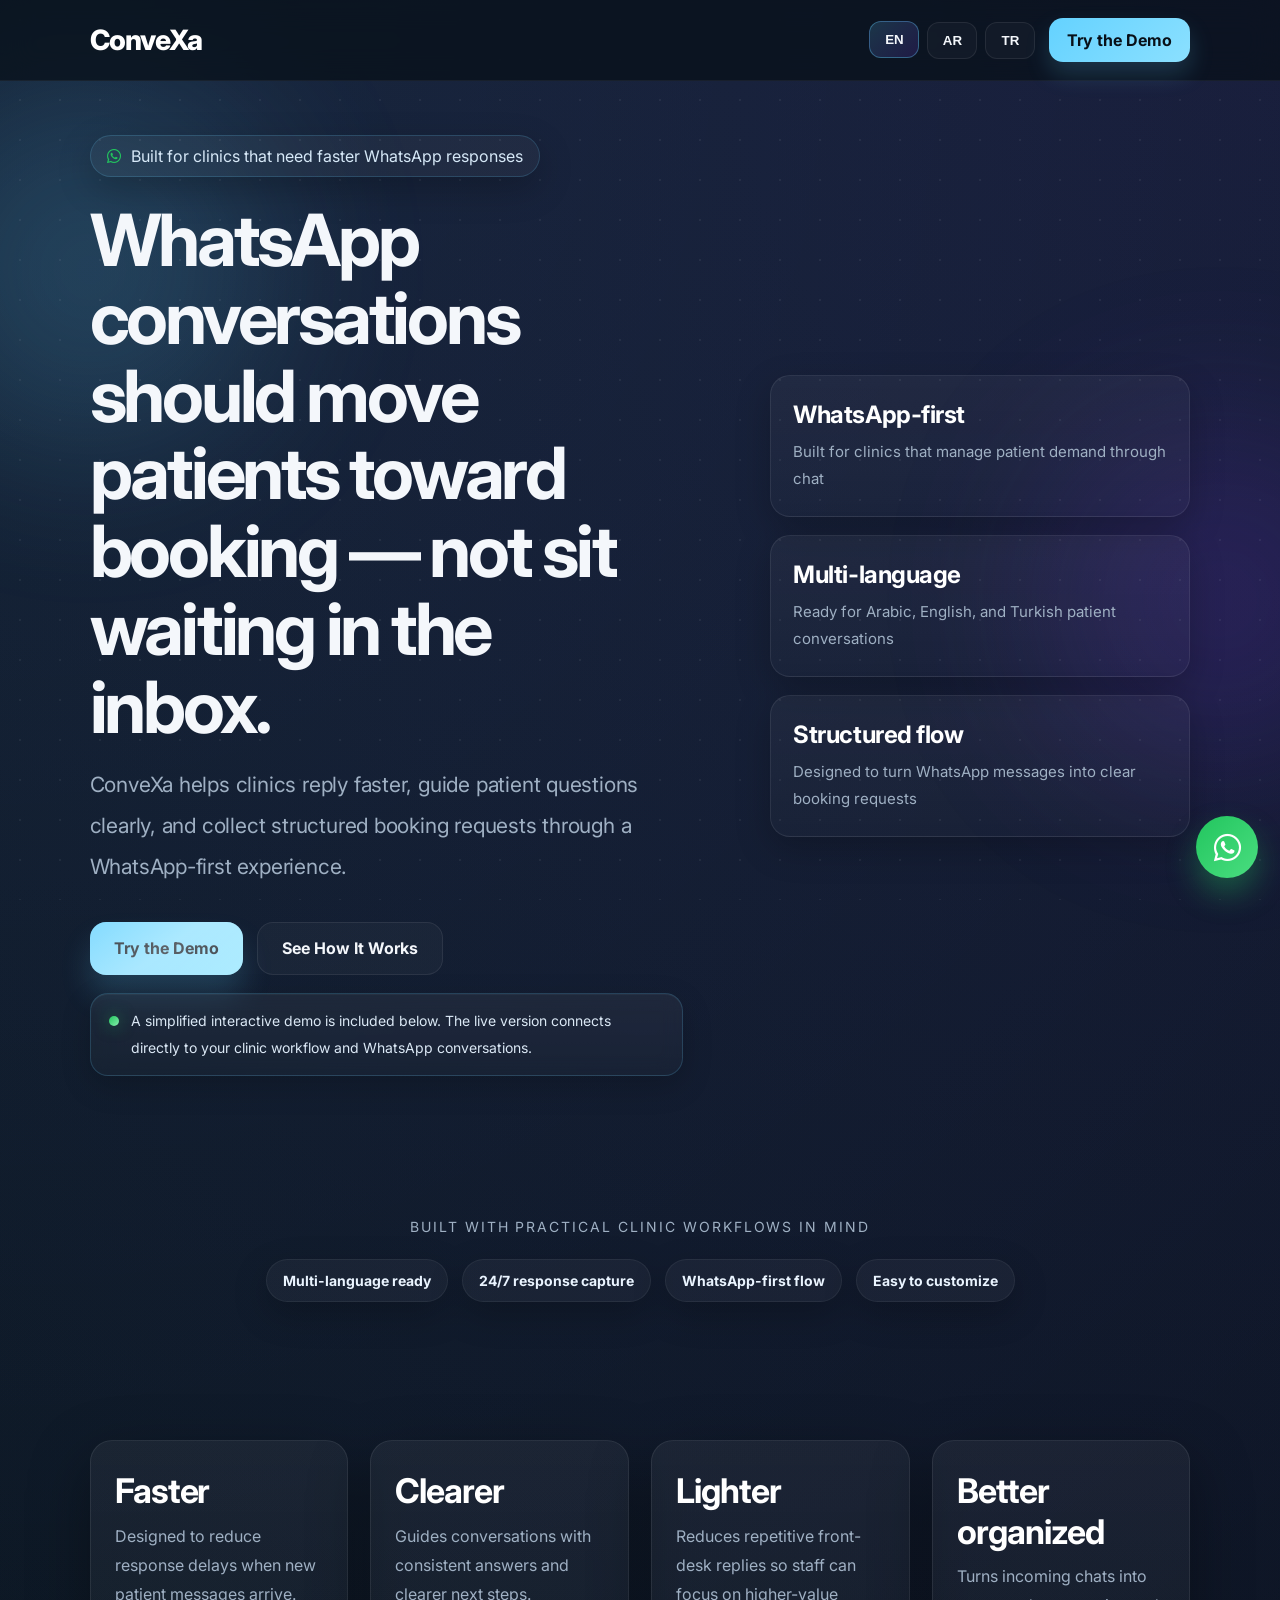
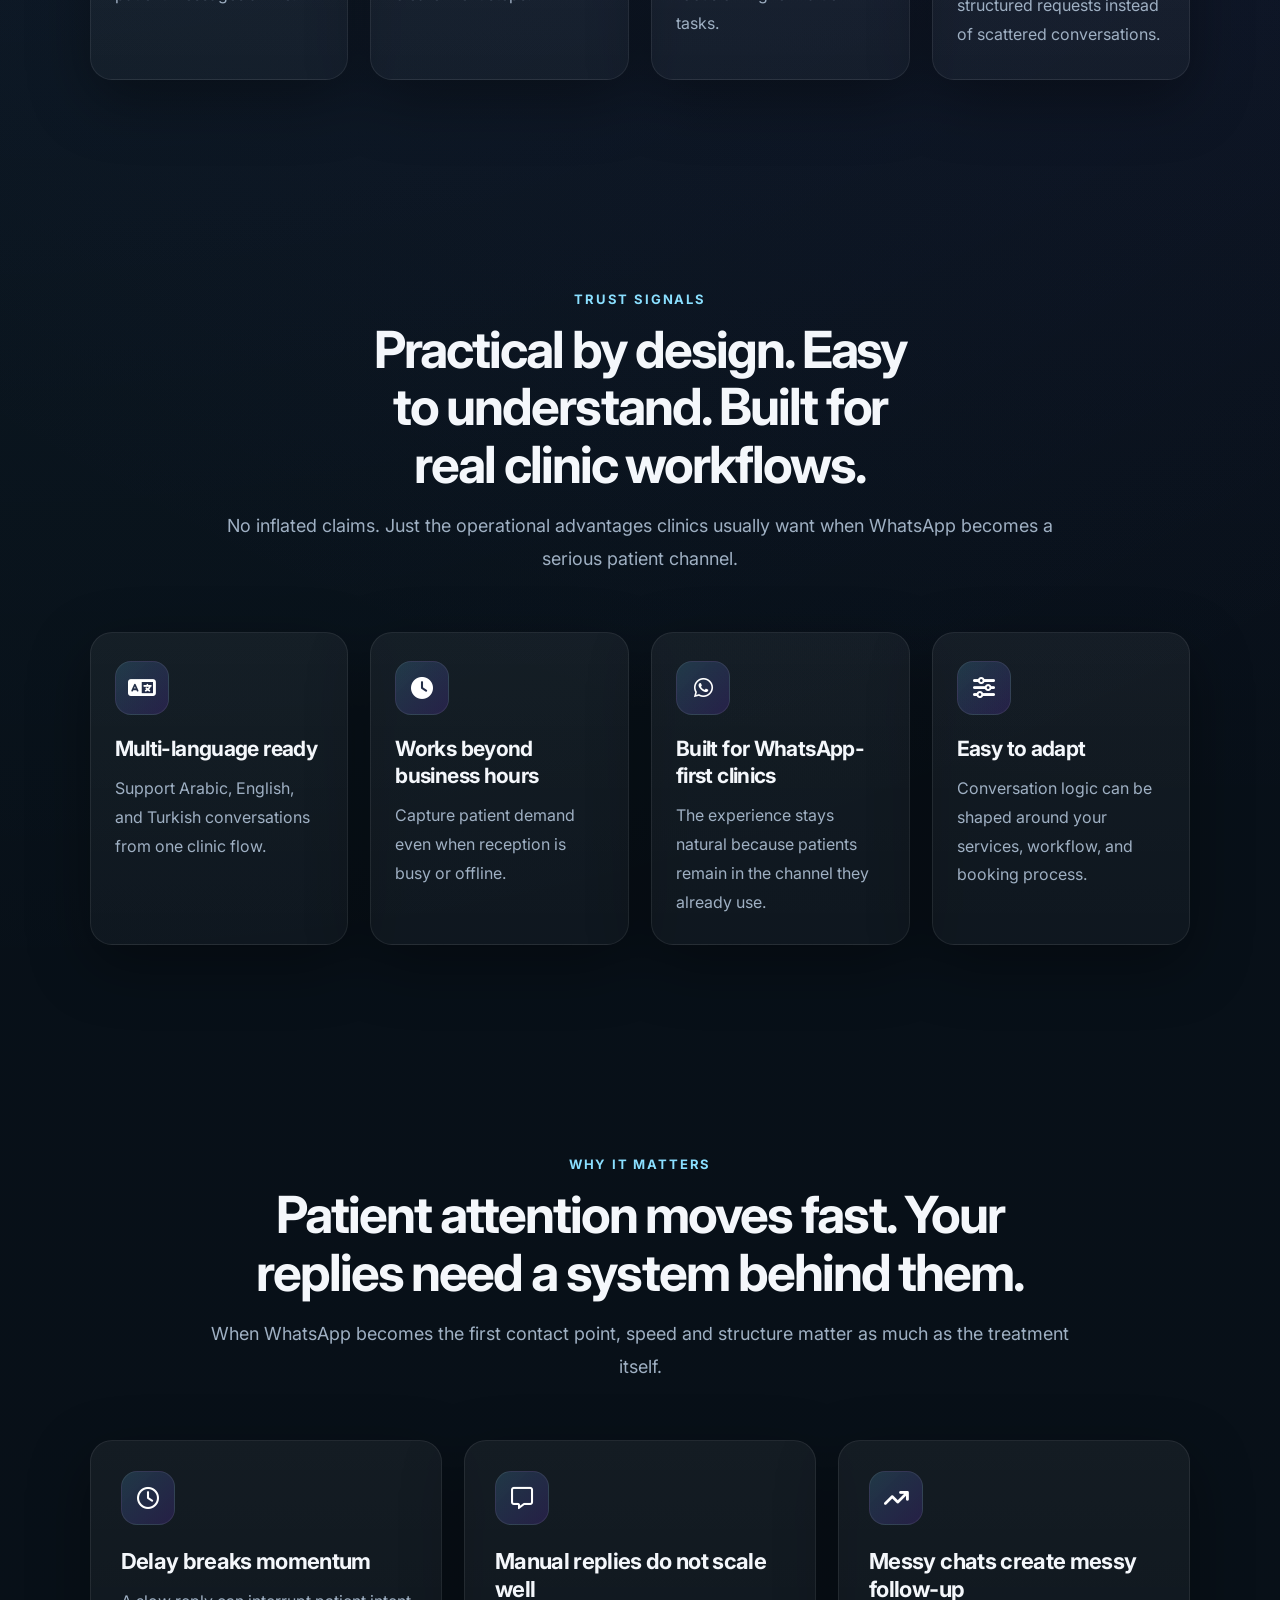
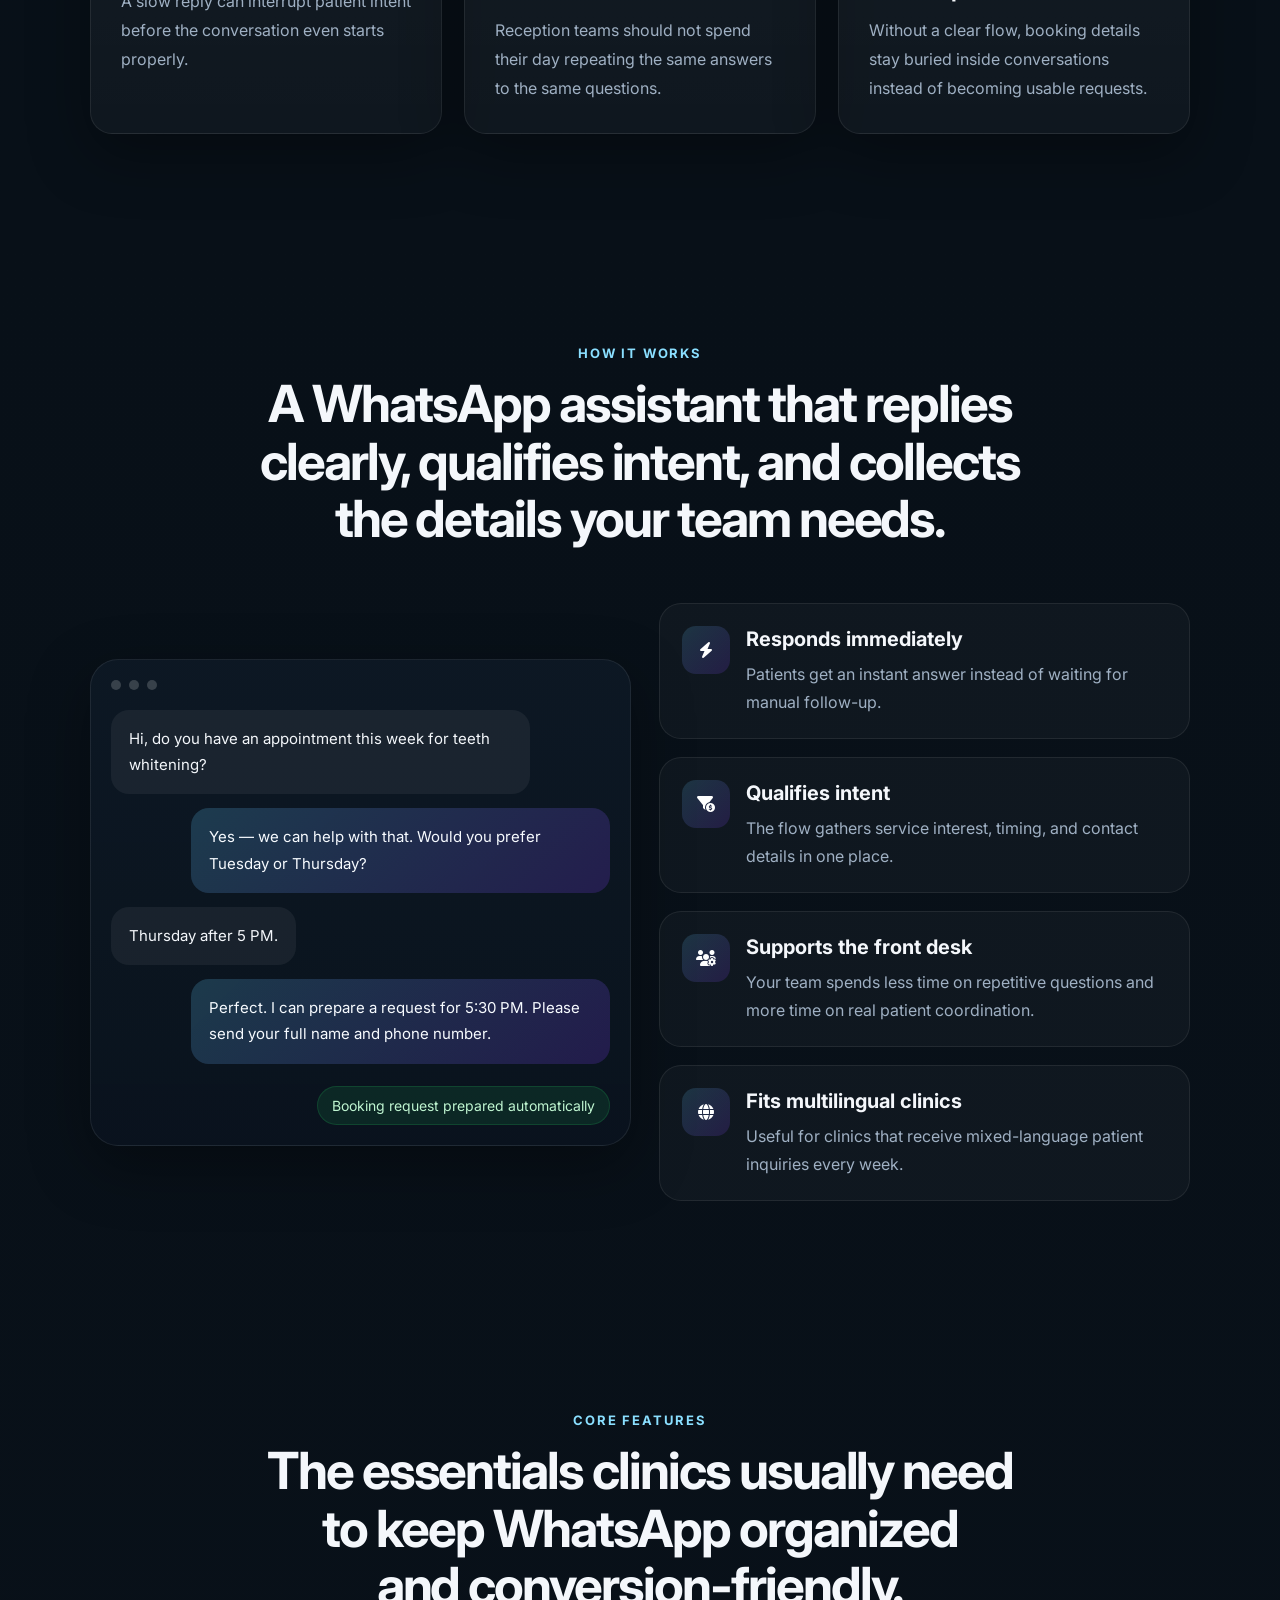
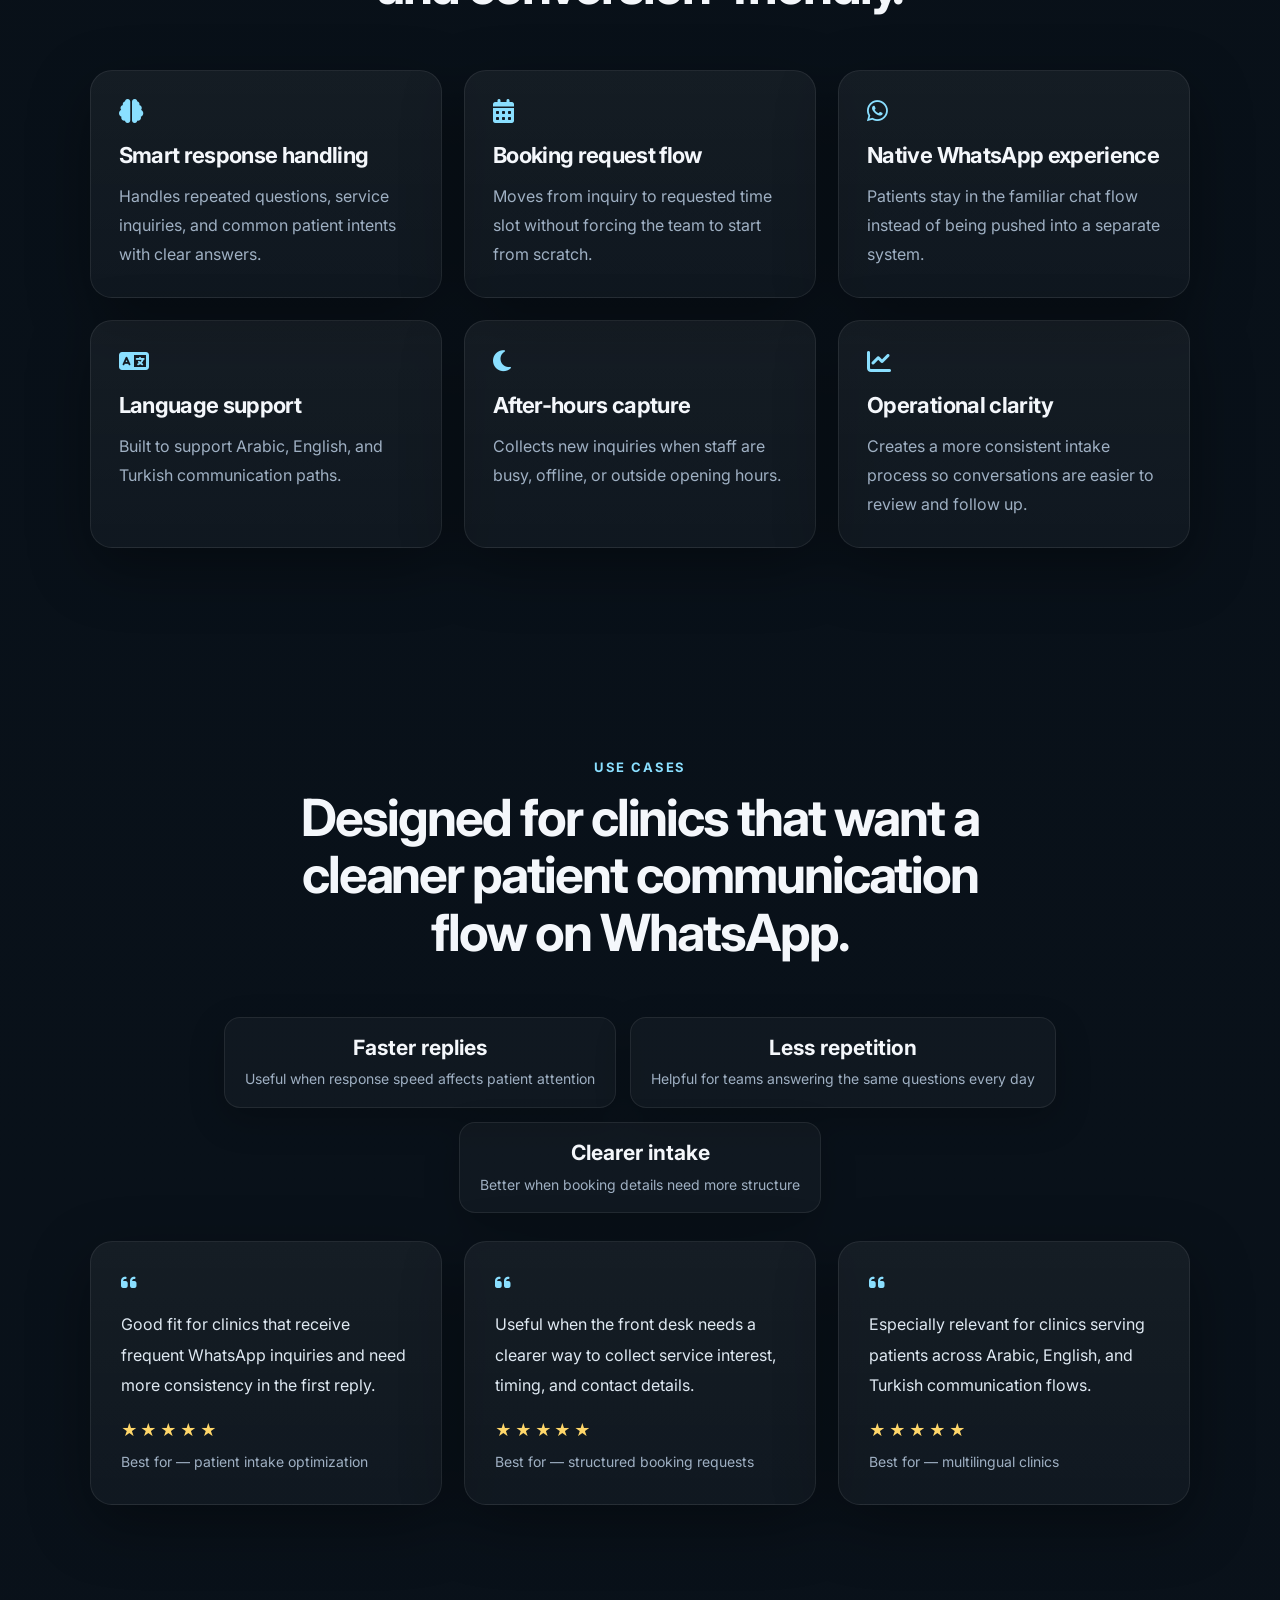
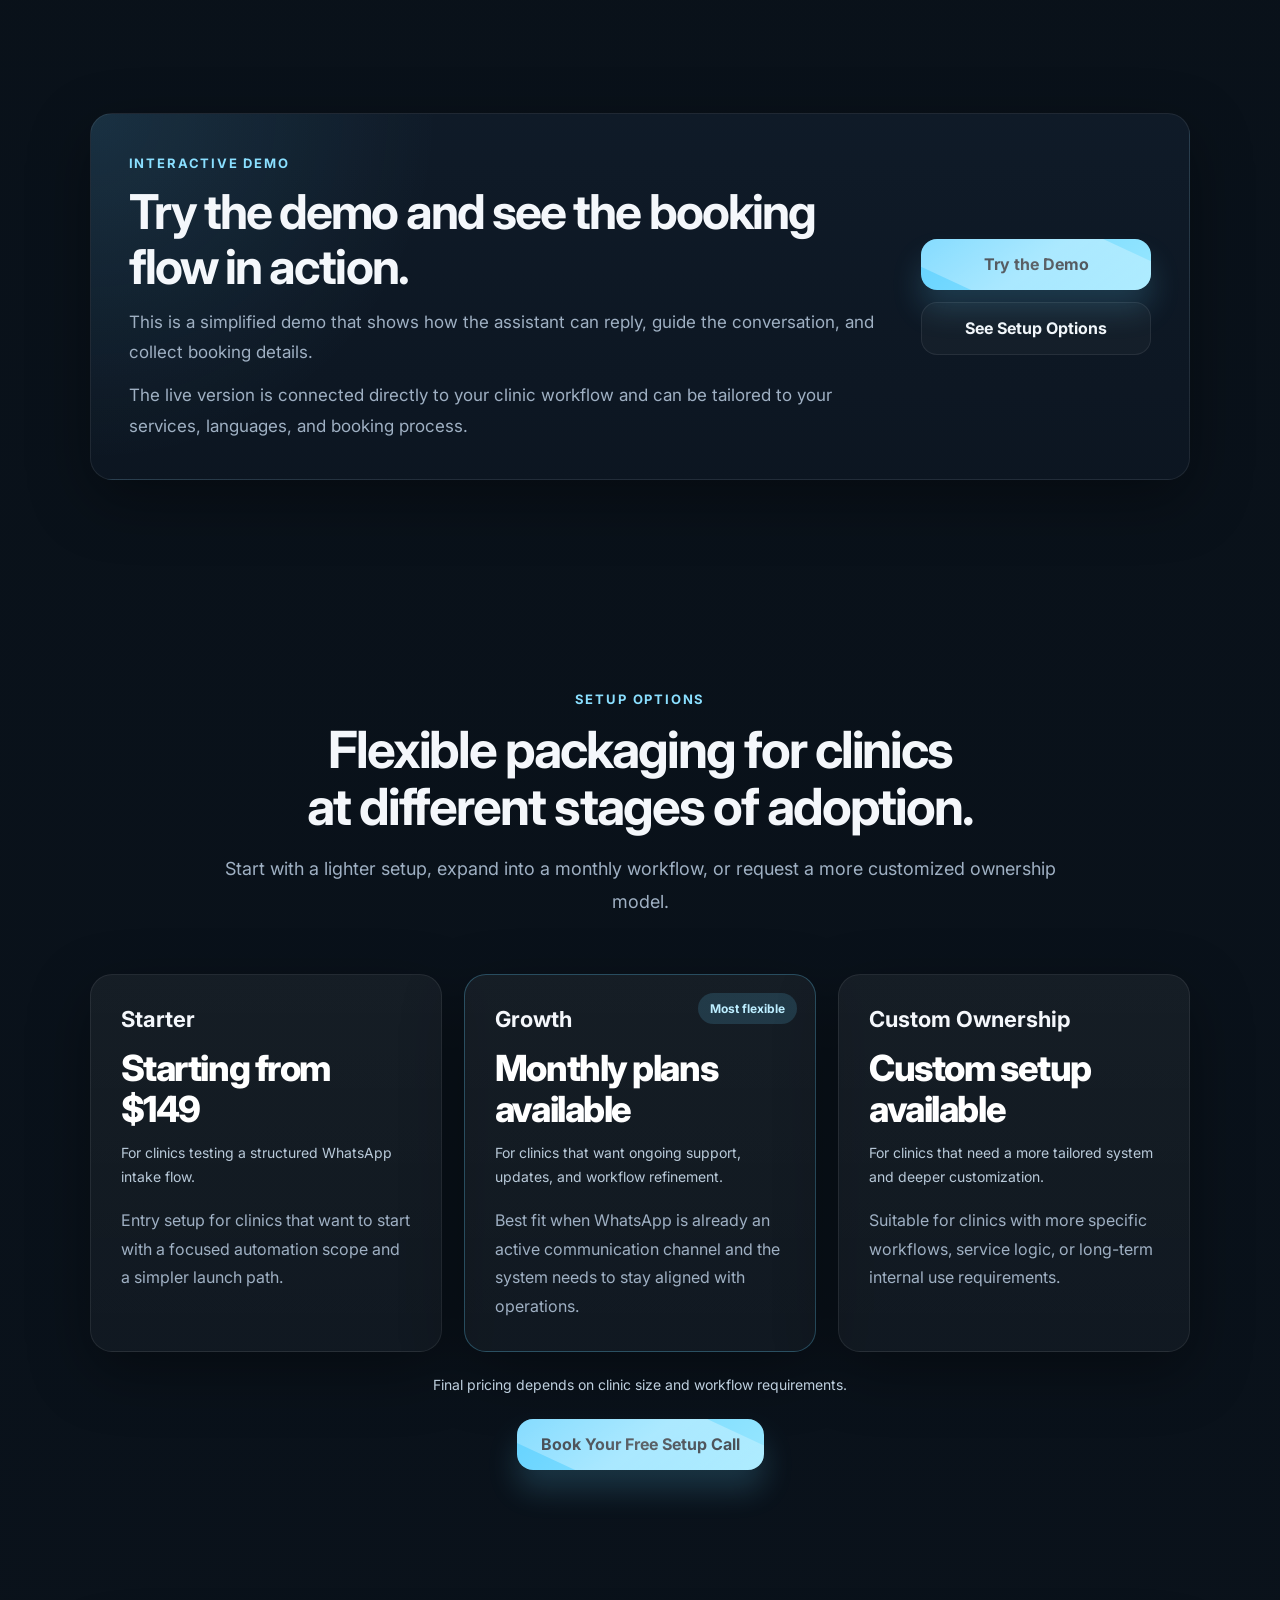
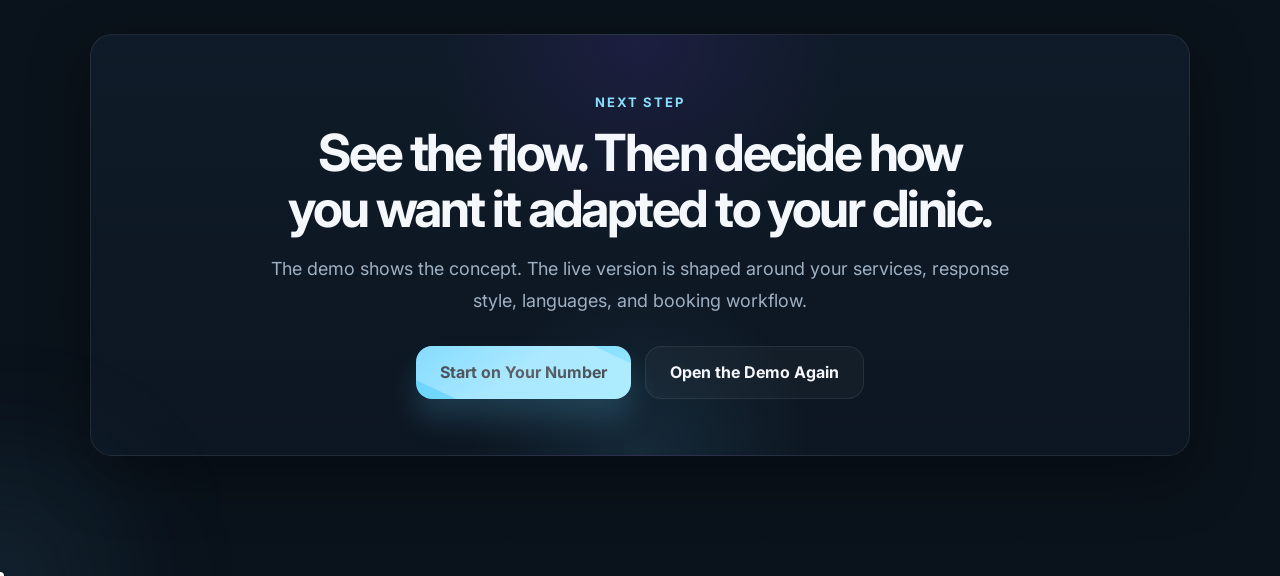
==== commit 7d2ac8e0: "Improve hero layout and typography" ====
--- a/index.html
+++ b/index.html
@@ -44,47 +44,53 @@
   <main>
     <section class="hero section">
       <div class="hero-content">
-        <div class="hero-badge reveal">
-          <i class="fa-brands fa-whatsapp"></i>
-          <span data-i18n="heroBadge">Built for clinics that need faster WhatsApp responses</span>
-        </div>
-
-        <h1 class="reveal" data-i18n="heroTitle">
-          WhatsApp conversations should move patients toward booking — not sit waiting in the inbox.
-        </h1>
-
-        <p class="hero-sub reveal" data-i18n="heroSub">
-          ConveXa helps clinics reply faster, guide patient questions clearly, and collect structured booking requests through a WhatsApp-first experience.
-        </p>
-
-        <div class="hero-actions reveal">
-          <a href="demo/index.html" class="cta-primary demo-link" data-i18n="heroPrimary">
-            Try the Demo
-          </a>
-
-          <a href="#solution" class="cta-secondary" data-i18n="heroSecondary">
-            See How It Works
-          </a>
-        </div>
-
-        <div class="hero-helper-wrap reveal">
-          <div class="hero-helper" data-i18n="heroHelper">
-            A simplified interactive demo is included below. The live version connects directly to your clinic workflow and WhatsApp conversations.
-          </div>
-        </div>
-
-        <div class="hero-proof reveal">
-          <div class="proof-item">
-            <strong data-i18n="heroProof1Value">WhatsApp-first</strong>
-            <span data-i18n="heroProof1">Built for clinics that manage patient demand through chat</span>
-          </div>
-          <div class="proof-item">
-            <strong data-i18n="heroProof2Value">Multi-language</strong>
-            <span data-i18n="heroProof2">Ready for Arabic, English, and Turkish patient conversations</span>
-          </div>
-          <div class="proof-item">
-            <strong data-i18n="heroProof3Value">Structured flow</strong>
-            <span data-i18n="heroProof3">Designed to turn WhatsApp messages into clear booking requests</span>
+        <div class="hero-layout">
+          <div class="hero-main">
+            <div class="hero-badge reveal">
+              <i class="fa-brands fa-whatsapp"></i>
+              <span data-i18n="heroBadge">Built for clinics that need faster WhatsApp responses</span>
+            </div>
+
+            <h1 class="reveal" data-i18n="heroTitle">
+              WhatsApp conversations should move patients toward booking — not sit waiting in the inbox.
+            </h1>
+
+            <p class="hero-sub reveal" data-i18n="heroSub">
+              ConveXa helps clinics reply faster, guide patient questions clearly, and collect structured booking requests through a WhatsApp-first experience.
+            </p>
+
+            <div class="hero-actions reveal">
+              <a href="demo/index.html" class="cta-primary demo-link" data-i18n="heroPrimary">
+                Try the Demo
+              </a>
+
+              <a href="#solution" class="cta-secondary" data-i18n="heroSecondary">
+                See How It Works
+              </a>
+            </div>
+
+            <div class="hero-helper-wrap reveal">
+              <div class="hero-helper" data-i18n="heroHelper">
+                A simplified interactive demo is included below. The live version connects directly to your clinic workflow and WhatsApp conversations.
+              </div>
+            </div>
+          </div>
+
+          <div class="hero-side">
+            <div class="hero-proof reveal">
+              <div class="proof-item">
+                <strong data-i18n="heroProof1Value">WhatsApp-first</strong>
+                <span data-i18n="heroProof1">Built for clinics that manage patient demand through chat</span>
+              </div>
+              <div class="proof-item">
+                <strong data-i18n="heroProof2Value">Multi-language</strong>
+                <span data-i18n="heroProof2">Ready for Arabic, English, and Turkish patient conversations</span>
+              </div>
+              <div class="proof-item">
+                <strong data-i18n="heroProof3Value">Structured flow</strong>
+                <span data-i18n="heroProof3">Designed to turn WhatsApp messages into clear booking requests</span>
+              </div>
+            </div>
           </div>
         </div>
       </div>
--- a/style.css
+++ b/style.css
@@ -34,6 +34,9 @@
   color:var(--text);
   min-height:100vh;
   overflow-x:hidden;
+  -webkit-font-smoothing:antialiased;
+  -moz-osx-font-smoothing:grayscale;
+  text-rendering:optimizeLegibility;
 }
 
 a{
@@ -141,12 +144,29 @@
   display:flex;
   align-items:center;
   justify-content:center;
-  text-align:center;
-  padding-top:62px;
+  padding-top:54px;
 }
 
 .hero-content{
-  max-width:1120px;
+  width:100%;
+  max-width:1240px;
+}
+
+.hero-layout{
+  display:grid;
+  grid-template-columns:minmax(0, 1.12fr) minmax(320px, 0.88fr);
+  gap:42px;
+  align-items:center;
+}
+
+.hero-main{
+  max-width:720px;
+  text-align:left;
+}
+
+.hero-side{
+  display:flex;
+  justify-content:flex-end;
 }
 
 .hero-badge{
@@ -167,25 +187,27 @@
 }
 
 .hero h1{
-  font-size:clamp(42px, 7vw, 76px);
-  line-height:1.02;
-  letter-spacing:-0.05em;
-  max-width:1040px;
-  margin:0 auto 24px;
+  font-size:clamp(42px, 6vw, 72px);
+  line-height:1.08;
+  letter-spacing:-0.045em;
+  max-width:700px;
+  margin:0 0 20px;
+  text-wrap:balance;
 }
 
 .hero-sub{
-  max-width:840px;
-  margin:0 auto;
+  max-width:680px;
+  margin:0;
   color:var(--muted);
-  font-size:clamp(18px, 2vw, 22px);
-  line-height:1.85;
+  font-size:clamp(18px, 1.9vw, 21px);
+  line-height:1.95;
+  letter-spacing:-0.01em;
 }
 
 .hero-actions{
   margin-top:34px;
   display:flex;
-  justify-content:center;
+  justify-content:flex-start;
   flex-wrap:wrap;
   gap:14px;
 }
@@ -199,6 +221,7 @@
   display:inline-flex;
   align-items:center;
   justify-content:center;
+  line-height:1.2;
 }
 
 .cta-primary{
@@ -250,16 +273,16 @@
 .hero-helper-wrap{
   margin-top:18px;
   display:flex;
-  justify-content:center;
+  justify-content:flex-start;
 }
 
 .hero-helper{
   position:relative;
   display:inline-flex;
-  align-items:center;
-  justify-content:center;
+  align-items:flex-start;
+  justify-content:flex-start;
   gap:12px;
-  max-width:820px;
+  max-width:680px;
   padding:14px 18px;
   border:1px solid rgba(100,210,255,0.18);
   border-radius:18px;
@@ -267,7 +290,7 @@
     linear-gradient(180deg, rgba(255,255,255,0.05), rgba(255,255,255,0.025));
   color:#dbe8f5;
   font-size:14px;
-  line-height:1.8;
+  line-height:1.9;
   box-shadow:
     0 10px 30px rgba(0,0,0,0.18),
     inset 0 1px 0 rgba(255,255,255,0.04);
@@ -279,15 +302,18 @@
   width:10px;
   height:10px;
   min-width:10px;
+  margin-top:8px;
   border-radius:50%;
   background:linear-gradient(135deg, #22c55e, #86efac);
   box-shadow:0 0 16px rgba(34,197,94,0.5);
 }
 
 .hero-proof{
-  margin-top:42px;
+  width:100%;
+  max-width:420px;
+  margin-top:0;
   display:grid;
-  grid-template-columns:repeat(3, minmax(0,1fr));
+  grid-template-columns:1fr;
   gap:18px;
 }
 
@@ -301,15 +327,17 @@
 
 .proof-item strong{
   display:block;
-  font-size:25px;
+  font-size:24px;
   margin-bottom:8px;
   color:#ffffff;
+  line-height:1.25;
+  letter-spacing:-0.02em;
 }
 
 .proof-item span{
   color:var(--muted);
   font-size:15px;
-  line-height:1.7;
+  line-height:1.8;
 }
 
 .trust-strip{
@@ -383,11 +411,12 @@
   margin-bottom:10px;
   color:#ffffff;
   letter-spacing:-0.03em;
+  line-height:1.18;
 }
 
 .stat-card p{
   color:var(--muted);
-  line-height:1.75;
+  line-height:1.82;
 }
 
 .stat-card:hover{
@@ -415,15 +444,16 @@
 
 .section-heading h2{
   font-size:clamp(32px, 4vw, 56px);
-  line-height:1.08;
+  line-height:1.12;
   letter-spacing:-0.04em;
   margin-bottom:16px;
+  text-wrap:balance;
 }
 
 .section-heading p{
   color:var(--muted);
   font-size:18px;
-  line-height:1.8;
+  line-height:1.85;
 }
 
 .trust-grid{
@@ -460,6 +490,7 @@
   font-size:21px;
   margin-bottom:12px;
   letter-spacing:-0.03em;
+  line-height:1.3;
 }
 
 .trust-card p{
@@ -494,12 +525,13 @@
   font-size:22px;
   margin-bottom:12px;
   letter-spacing:-0.03em;
+  line-height:1.3;
 }
 
 .problem-card p,
 .feature-card p{
   color:var(--muted);
-  line-height:1.8;
+  line-height:1.82;
 }
 
 .solution-layout{
@@ -625,6 +657,7 @@
 .solution-point h3{
   font-size:20px;
   margin-bottom:8px;
+  line-height:1.3;
 }
 
 .solution-point p{
@@ -667,6 +700,7 @@
   display:block;
   font-size:21px;
   margin-bottom:6px;
+  line-height:1.3;
 }
 
 .summary-chip span{
@@ -722,6 +756,7 @@
   font-size:clamp(30px, 4vw, 48px);
   letter-spacing:-0.04em;
   margin-bottom:12px;
+  line-height:1.14;
 }
 
 .demo-text p{
@@ -802,6 +837,7 @@
 .pricing-top h3{
   font-size:22px;
   margin-bottom:14px;
+  line-height:1.3;
 }
 
 .price{
@@ -809,6 +845,7 @@
   font-weight:800;
   letter-spacing:-0.04em;
   margin-bottom:10px;
+  line-height:1.15;
 }
 
 .soft-price{
@@ -857,8 +894,9 @@
   max-width:900px;
   margin:0 auto 16px;
   font-size:clamp(34px, 4vw, 58px);
-  line-height:1.08;
+  line-height:1.1;
   letter-spacing:-0.05em;
+  text-wrap:balance;
 }
 
 .final-cta-card p{
@@ -1023,7 +1061,12 @@
   flex-direction:row-reverse;
 }
 
-body[dir="rtl"] .hero,
+body[dir="rtl"] .hero-layout{
+  direction:rtl;
+  grid-template-columns:minmax(320px, 0.88fr) minmax(0, 1.12fr);
+}
+
+body[dir="rtl"] .hero-main,
 body[dir="rtl"] .section-heading,
 body[dir="rtl"] .demo-text,
 body[dir="rtl"] .solution-point,
@@ -1036,9 +1079,18 @@
   text-align:right;
 }
 
+body[dir="rtl"] .hero-side{
+  justify-content:flex-start;
+}
+
 body[dir="rtl"] .hero-actions,
 body[dir="rtl"] .final-actions{
   flex-direction:row-reverse;
+  justify-content:flex-start;
+}
+
+body[dir="rtl"] .hero-helper-wrap{
+  justify-content:flex-start;
 }
 
 body[dir="rtl"] .hero-proof{
@@ -1075,14 +1127,23 @@
 }
 
 body[dir="rtl"] .hero h1{
-  line-height:1.2;
+  line-height:1.25;
   letter-spacing:0;
   font-weight:800;
+  max-width:760px;
 }
 
 body[dir="rtl"] .hero-sub{
-  line-height:1.9;
+  line-height:2;
   font-size:clamp(18px, 2vw, 21px);
+  letter-spacing:0;
+}
+
+body[dir="rtl"] .proof-item strong,
+body[dir="rtl"] .section-heading h2,
+body[dir="rtl"] .demo-text h2,
+body[dir="rtl"] .final-cta-card h2{
+  letter-spacing:0;
 }
 
 @keyframes particlesMove{
@@ -1112,7 +1173,33 @@
   }
 }
 
-@media (max-width:1100px){
+@media (max-width:1180px){
+  .hero-layout{
+    grid-template-columns:1fr;
+    gap:28px;
+  }
+
+  .hero-main{
+    max-width:100%;
+  }
+
+  .hero-side{
+    justify-content:flex-start;
+  }
+
+  .hero-proof{
+    max-width:100%;
+    grid-template-columns:repeat(3, minmax(0,1fr));
+  }
+
+  body[dir="rtl"] .hero-layout{
+    grid-template-columns:1fr;
+  }
+
+  body[dir="rtl"] .hero-side{
+    justify-content:flex-start;
+  }
+
   .stats-grid,
   .problem-grid,
   .features-grid,
@@ -1162,18 +1249,19 @@
 
   .hero{
     min-height:auto;
-    padding-top:46px;
+    padding-top:40px;
     padding-bottom:64px;
   }
 
   .hero h1{
     font-size:clamp(34px, 12vw, 52px);
-    line-height:1.07;
+    line-height:1.12;
+    max-width:100%;
   }
 
   .hero-sub{
     font-size:16px;
-    line-height:1.85;
+    line-height:1.9;
   }
 
   .hero-actions{
@@ -1187,6 +1275,7 @@
 
   .hero-helper{
     width:100%;
+    max-width:100%;
     padding:14px 16px;
     font-size:13px;
     border-radius:16px;
@@ -1257,4 +1346,9 @@
   .cursor-blur{
     display:none;
   }
+
+  body[dir="rtl"] .hero-actions,
+  body[dir="rtl"] .final-actions{
+    justify-content:flex-start;
+  }
 }
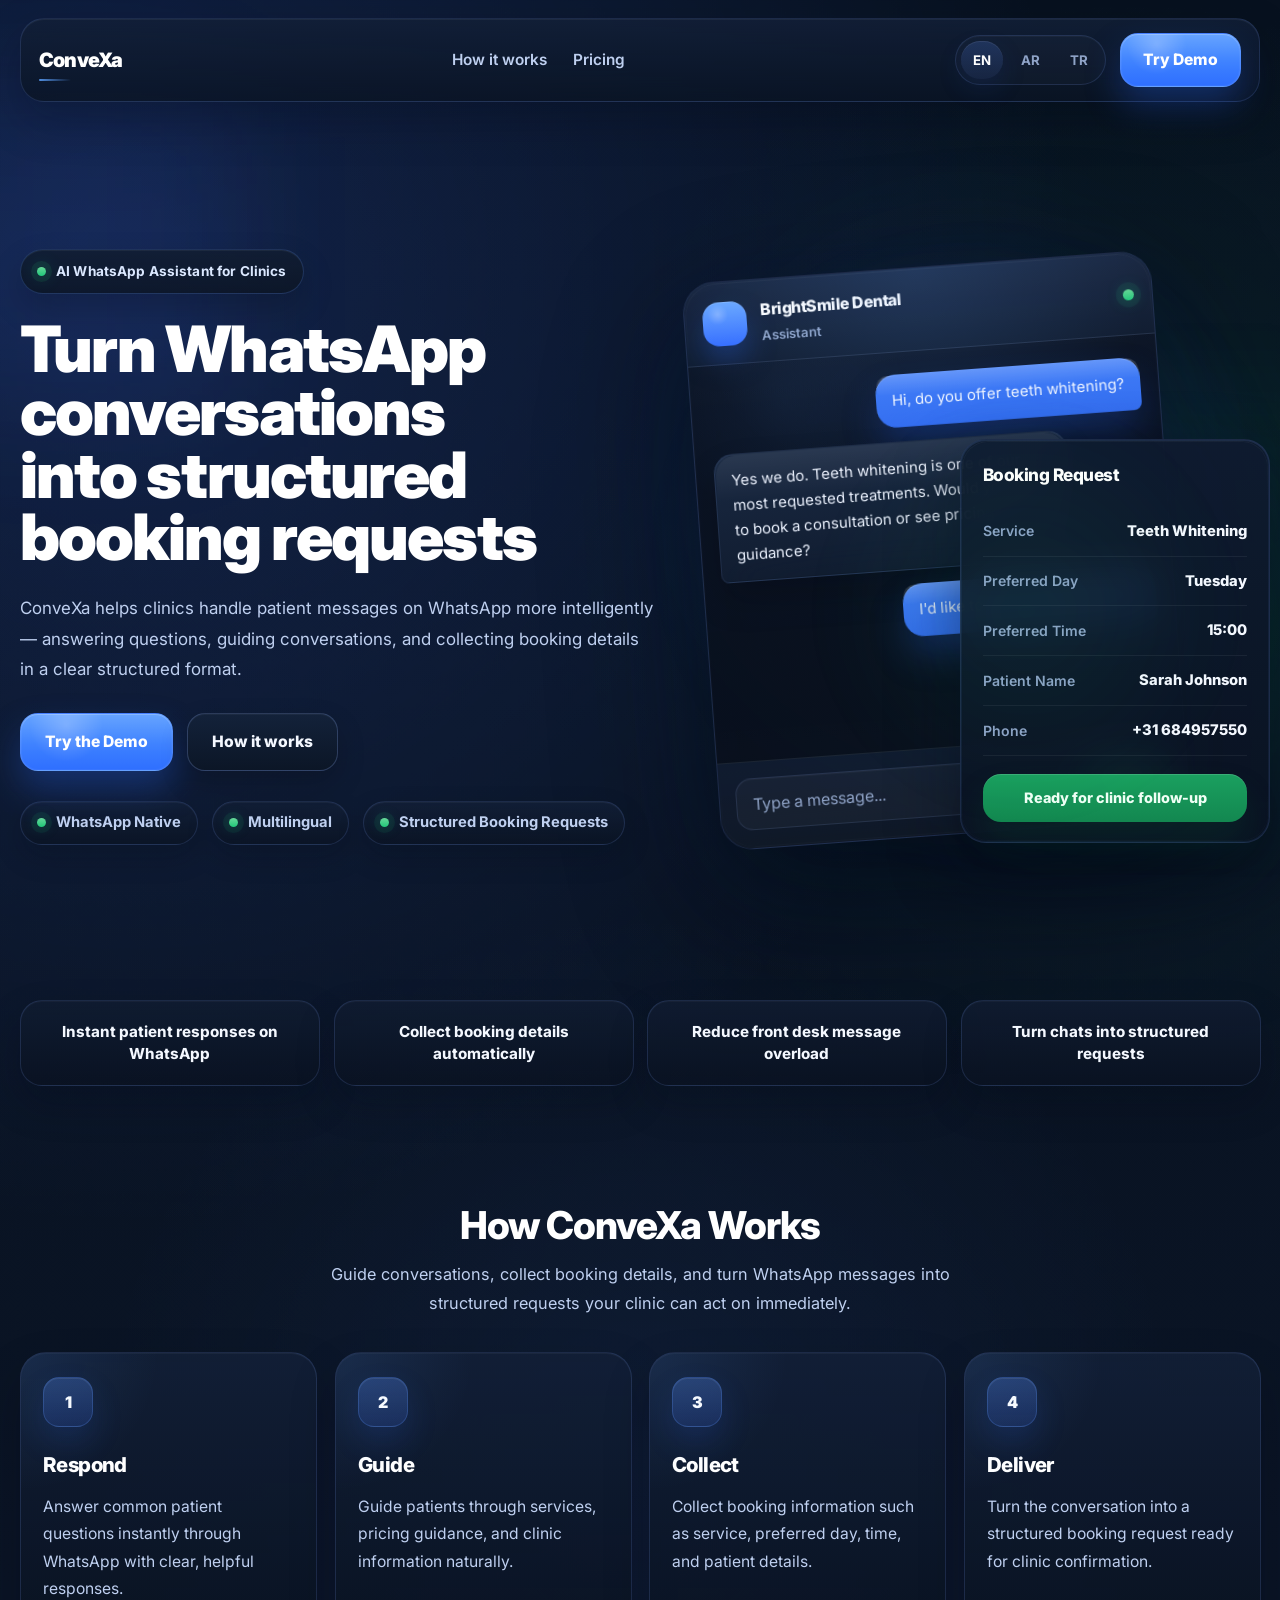
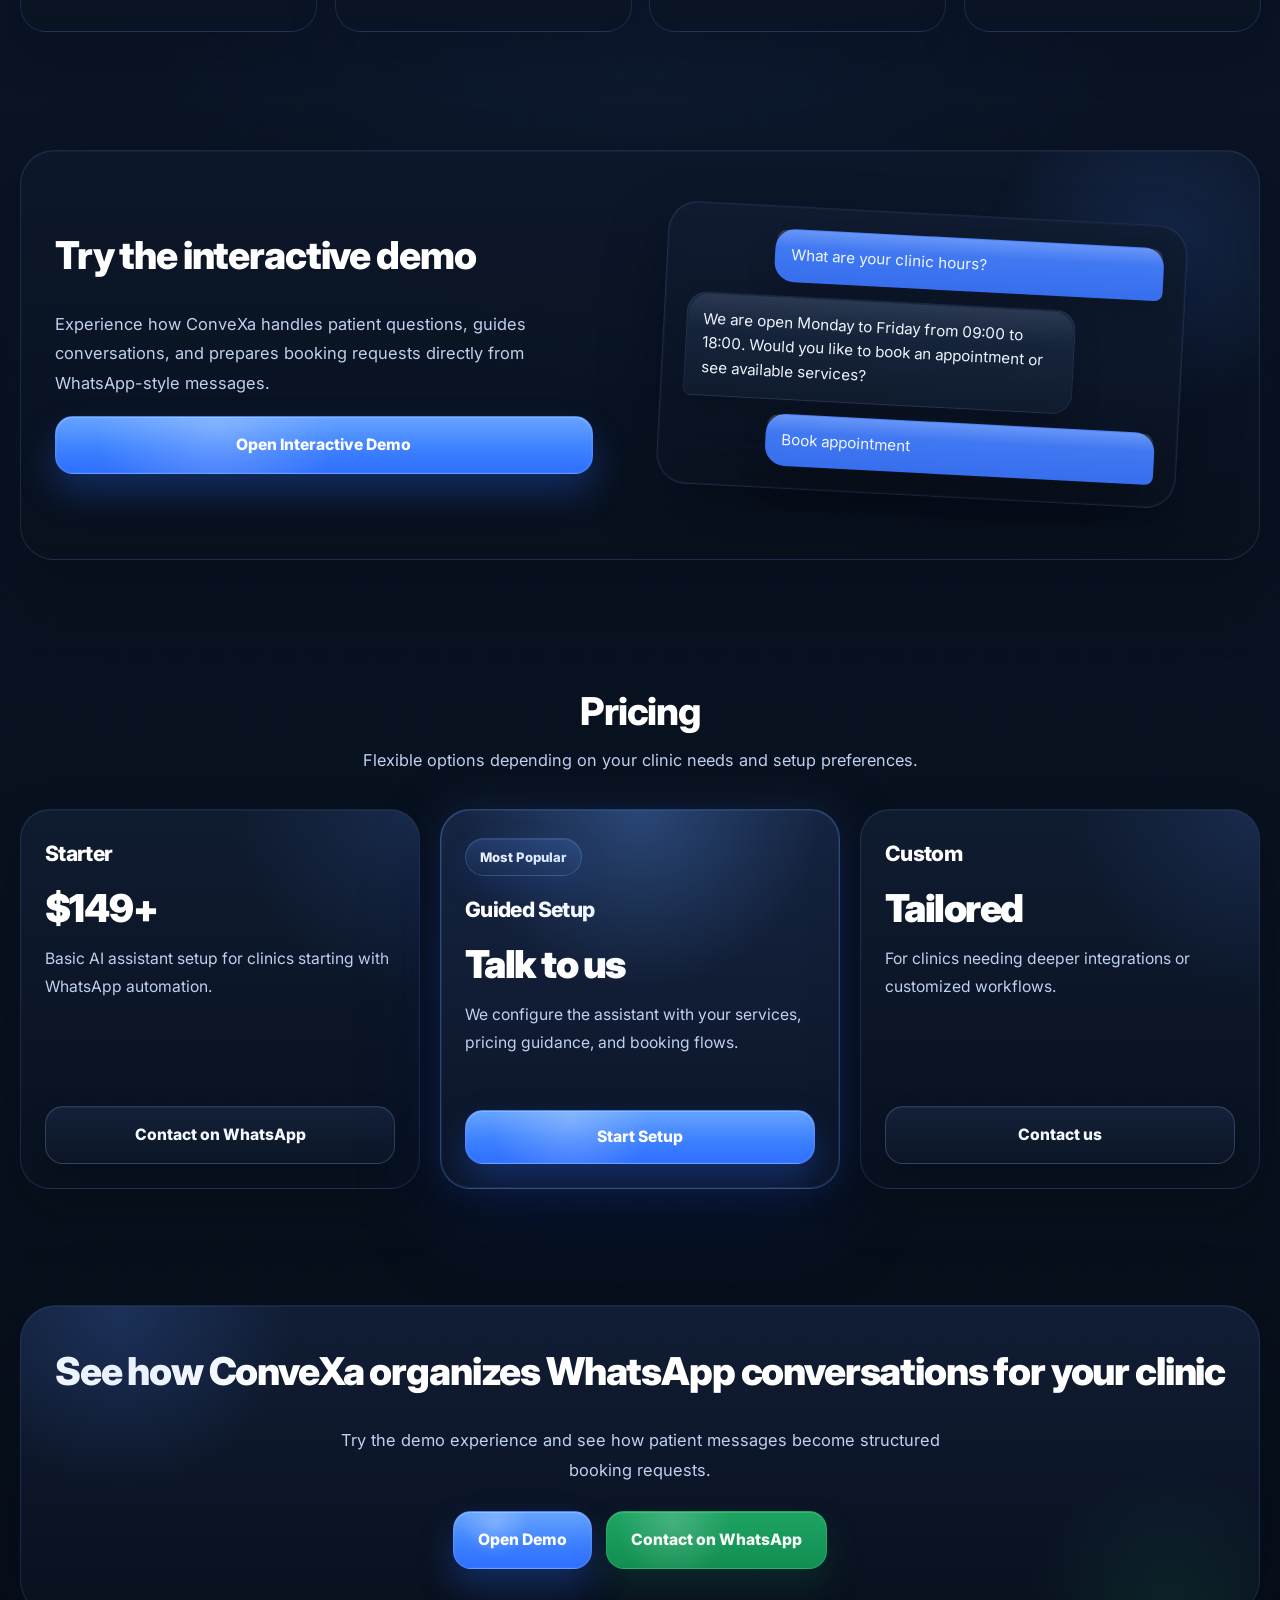
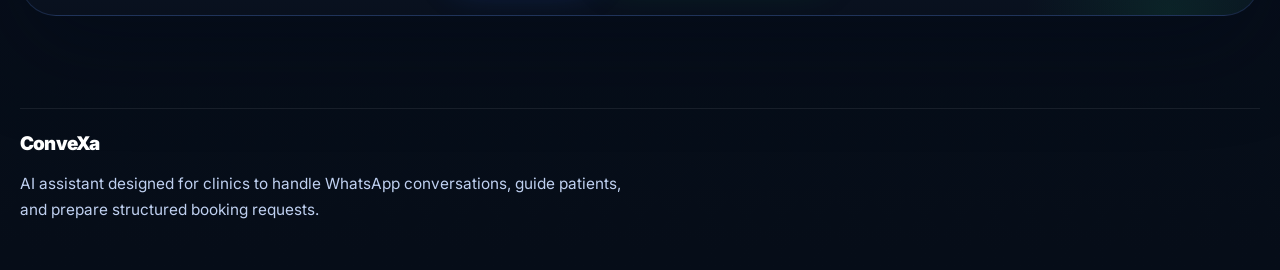
==== commit 5e81019c: "Initial commit - ConveXa SaaS demo" ====
--- a/index.html
+++ b/index.html
@@ -1,538 +1,522 @@
 <!DOCTYPE html>
 <html lang="en" dir="ltr">
 <head>
-  <meta charset="UTF-8" />
-  <meta name="viewport" content="width=device-width, initial-scale=1.0" />
-  <title>ClinicBot | WhatsApp AI Assistant for Clinics</title>
-  <meta
-    name="description"
-    content="WhatsApp AI assistant for clinics that answers faster, supports multiple languages, and turns patient chats into structured booking requests."
-  />
-  <link rel="preconnect" href="https://fonts.googleapis.com" />
-  <link rel="preconnect" href="https://fonts.gstatic.com" crossorigin />
-  <link
-    href="https://fonts.googleapis.com/css2?family=Inter:wght@400;500;600;700;800&family=Cairo:wght@400;500;600;700;800&display=swap"
-    rel="stylesheet"
-  />
-  <link
-    rel="stylesheet"
-    href="https://cdnjs.cloudflare.com/ajax/libs/font-awesome/6.5.2/css/all.min.css"
-  />
-  <link rel="stylesheet" href="style.css" />
+<meta charset="UTF-8">
+<meta name="viewport" content="width=device-width, initial-scale=1.0">
+
+<title>ConveXa — AI WhatsApp Assistant for Clinics</title>
+
+<link rel="preconnect" href="https://fonts.googleapis.com">
+<link rel="preconnect" href="https://fonts.gstatic.com" crossorigin>
+
+<link href="https://fonts.googleapis.com/css2?family=Inter:wght@300;400;500;600;700;800;900&family=Cairo:wght@400;600;700;800&display=swap" rel="stylesheet">
+
+<link rel="stylesheet" href="style.css">
+
 </head>
+
 <body>
-  <div class="page-glow glow-1"></div>
-  <div class="page-glow glow-2"></div>
-  <div class="particles"></div>
-
-  <nav class="navbar">
-    <a href="#" class="logo">ConveXa</a>
-
-    <div class="nav-right">
-      <div class="lang-switch">
-        <button class="lang-btn active" data-lang="en">EN</button>
-        <button class="lang-btn" data-lang="ar">AR</button>
-        <button class="lang-btn" data-lang="tr">TR</button>
-      </div>
-
-      <a href="demo/index.html" class="nav-cta demo-link" data-i18n="navCta">
-        Try the Demo
-      </a>
-    </div>
-  </nav>
-
-  <main>
-    <section class="hero section">
-      <div class="hero-content">
-        <div class="hero-layout">
-          <div class="hero-main">
-            <div class="hero-badge reveal">
-              <i class="fa-brands fa-whatsapp"></i>
-              <span data-i18n="heroBadge">Built for clinics that need faster WhatsApp responses</span>
-            </div>
-
-            <h1 class="reveal" data-i18n="heroTitle">
-              WhatsApp conversations should move patients toward booking — not sit waiting in the inbox.
-            </h1>
-
-            <p class="hero-sub reveal" data-i18n="heroSub">
-              ConveXa helps clinics reply faster, guide patient questions clearly, and collect structured booking requests through a WhatsApp-first experience.
-            </p>
-
-            <div class="hero-actions reveal">
-              <a href="demo/index.html" class="cta-primary demo-link" data-i18n="heroPrimary">
-                Try the Demo
-              </a>
-
-              <a href="#solution" class="cta-secondary" data-i18n="heroSecondary">
-                See How It Works
-              </a>
-            </div>
-
-            <div class="hero-helper-wrap reveal">
-              <div class="hero-helper" data-i18n="heroHelper">
-                A simplified interactive demo is included below. The live version connects directly to your clinic workflow and WhatsApp conversations.
-              </div>
-            </div>
-          </div>
-
-          <div class="hero-side">
-            <div class="hero-proof reveal">
-              <div class="proof-item">
-                <strong data-i18n="heroProof1Value">WhatsApp-first</strong>
-                <span data-i18n="heroProof1">Built for clinics that manage patient demand through chat</span>
-              </div>
-              <div class="proof-item">
-                <strong data-i18n="heroProof2Value">Multi-language</strong>
-                <span data-i18n="heroProof2">Ready for Arabic, English, and Turkish patient conversations</span>
-              </div>
-              <div class="proof-item">
-                <strong data-i18n="heroProof3Value">Structured flow</strong>
-                <span data-i18n="heroProof3">Designed to turn WhatsApp messages into clear booking requests</span>
-              </div>
-            </div>
-          </div>
-        </div>
-      </div>
-    </section>
-
-    <section class="trusted section trust-strip">
-      <p class="trusted-label reveal" data-i18n="trustedLabel">
-        Built with practical clinic workflows in mind
-      </p>
-
-      <div class="trusted-logos reveal">
-        <span data-i18n="trustedItem1">Multi-language ready</span>
-        <span data-i18n="trustedItem2">24/7 response capture</span>
-        <span data-i18n="trustedItem3">WhatsApp-first flow</span>
-        <span data-i18n="trustedItem4">Easy to customize</span>
-      </div>
-    </section>
-
-    <section class="stats section">
-      <div class="stats-grid">
-        <div class="stat-card reveal">
-          <h2 data-i18n="stat1Value">Faster</h2>
-          <p data-i18n="stat1">Designed to reduce response delays when new patient messages arrive.</p>
-        </div>
-
-        <div class="stat-card reveal">
-          <h2 data-i18n="stat2Value">Clearer</h2>
-          <p data-i18n="stat2">Guides conversations with consistent answers and clearer next steps.</p>
-        </div>
-
-        <div class="stat-card reveal">
-          <h2 data-i18n="stat3Value">Lighter</h2>
-          <p data-i18n="stat3">Reduces repetitive front-desk replies so staff can focus on higher-value tasks.</p>
-        </div>
-
-        <div class="stat-card reveal">
-          <h2 data-i18n="stat4Value">Better organized</h2>
-          <p data-i18n="stat4">Turns incoming chats into structured requests instead of scattered conversations.</p>
-        </div>
-      </div>
-    </section>
-
-    <section class="trust-points section">
-      <div class="section-heading reveal">
-        <span class="section-kicker" data-i18n="trustKicker">Trust signals</span>
-        <h2 data-i18n="trustTitle">Practical by design. Easy to understand. Built for real clinic workflows.</h2>
-        <p data-i18n="trustSub">No inflated claims. Just the operational advantages clinics usually want when WhatsApp becomes a serious patient channel.</p>
-      </div>
-
-      <div class="trust-grid">
-        <div class="trust-card reveal">
-          <div class="trust-icon"><i class="fa-solid fa-language"></i></div>
-          <h3 data-i18n="trustCard1Title">Multi-language ready</h3>
-          <p data-i18n="trustCard1Text">Support Arabic, English, and Turkish conversations from one clinic flow.</p>
-        </div>
-
-        <div class="trust-card reveal">
-          <div class="trust-icon"><i class="fa-solid fa-clock"></i></div>
-          <h3 data-i18n="trustCard2Title">Works beyond business hours</h3>
-          <p data-i18n="trustCard2Text">Capture patient demand even when reception is busy or offline.</p>
-        </div>
-
-        <div class="trust-card reveal">
-          <div class="trust-icon"><i class="fa-brands fa-whatsapp"></i></div>
-          <h3 data-i18n="trustCard3Title">Built for WhatsApp-first clinics</h3>
-          <p data-i18n="trustCard3Text">The experience stays natural because patients remain in the channel they already use.</p>
-        </div>
-
-        <div class="trust-card reveal">
-          <div class="trust-icon"><i class="fa-solid fa-sliders"></i></div>
-          <h3 data-i18n="trustCard4Title">Easy to adapt</h3>
-          <p data-i18n="trustCard4Text">Conversation logic can be shaped around your services, workflow, and booking process.</p>
-        </div>
-      </div>
-    </section>
-
-    <section class="problem section">
-      <div class="section-heading reveal">
-        <span class="section-kicker" data-i18n="problemKicker">Why it matters</span>
-        <h2 data-i18n="problemTitle">Patient attention moves fast. Your replies need a system behind them.</h2>
-        <p data-i18n="problemSub">
-          When WhatsApp becomes the first contact point, speed and structure matter as much as the treatment itself.
-        </p>
-      </div>
-
-      <div class="problem-grid">
-        <div class="problem-card reveal">
-          <div class="problem-icon"><i class="fa-regular fa-clock"></i></div>
-          <h3 data-i18n="problemCard1Title">Delay breaks momentum</h3>
-          <p data-i18n="problemCard1Text">A slow reply can interrupt patient intent before the conversation even starts properly.</p>
-        </div>
-
-        <div class="problem-card reveal">
-          <div class="problem-icon"><i class="fa-regular fa-message"></i></div>
-          <h3 data-i18n="problemCard2Title">Manual replies do not scale well</h3>
-          <p data-i18n="problemCard2Text">Reception teams should not spend their day repeating the same answers to the same questions.</p>
-        </div>
-
-        <div class="problem-card reveal">
-          <div class="problem-icon"><i class="fa-solid fa-arrow-trend-up"></i></div>
-          <h3 data-i18n="problemCard3Title">Messy chats create messy follow-up</h3>
-          <p data-i18n="problemCard3Text">Without a clear flow, booking details stay buried inside conversations instead of becoming usable requests.</p>
-        </div>
-      </div>
-    </section>
-
-    <section class="solution section" id="solution">
-      <div class="section-heading reveal">
-        <span class="section-kicker" data-i18n="solutionKicker">How it works</span>
-        <h2 data-i18n="solutionTitle">A WhatsApp assistant that replies clearly, qualifies intent, and collects the details your team needs.</h2>
-      </div>
-
-      <div class="solution-layout">
-        <div class="solution-flow reveal">
-          <div class="flow-window">
-            <div class="flow-top">
-              <span></span><span></span><span></span>
-            </div>
-
-            <div class="chat-flow">
-              <div class="chat-bubble patient" data-i18n="flow1">
-                Hi, do you have an appointment this week for teeth whitening?
-              </div>
-
-              <div class="chat-bubble bot" data-i18n="flow2">
-                Yes — we can help with that. Would you prefer Tuesday or Thursday?
-              </div>
-
-              <div class="chat-bubble patient" data-i18n="flow3">
-                Thursday after 5 PM.
-              </div>
-
-              <div class="chat-bubble bot" data-i18n="flow4">
-                Perfect. I can prepare a request for 5:30 PM. Please send your full name and phone number.
-              </div>
-
-              <div class="chat-status" data-i18n="flowStatus">
-                Booking request prepared automatically
-              </div>
-            </div>
-          </div>
-        </div>
-
-        <div class="solution-points">
-          <div class="solution-point reveal">
-            <i class="fa-solid fa-bolt"></i>
-            <div>
-              <h3 data-i18n="solutionPoint1Title">Responds immediately</h3>
-              <p data-i18n="solutionPoint1Text">
-                Patients get an instant answer instead of waiting for manual follow-up.
-              </p>
-            </div>
-          </div>
-
-          <div class="solution-point reveal">
-            <i class="fa-solid fa-filter-circle-dollar"></i>
-            <div>
-              <h3 data-i18n="solutionPoint2Title">Qualifies intent</h3>
-              <p data-i18n="solutionPoint2Text">
-                The flow gathers service interest, timing, and contact details in one place.
-              </p>
-            </div>
-          </div>
-
-          <div class="solution-point reveal">
-            <i class="fa-solid fa-users-gear"></i>
-            <div>
-              <h3 data-i18n="solutionPoint3Title">Supports the front desk</h3>
-              <p data-i18n="solutionPoint3Text">
-                Your team spends less time on repetitive questions and more time on real patient coordination.
-              </p>
-            </div>
-          </div>
-
-          <div class="solution-point reveal">
-            <i class="fa-solid fa-globe"></i>
-            <div>
-              <h3 data-i18n="solutionPoint4Title">Fits multilingual clinics</h3>
-              <p data-i18n="solutionPoint4Text">
-                Useful for clinics that receive mixed-language patient inquiries every week.
-              </p>
-            </div>
-          </div>
-        </div>
-      </div>
-    </section>
-
-    <section class="features section">
-      <div class="section-heading reveal">
-        <span class="section-kicker" data-i18n="featuresKicker">Core features</span>
-        <h2 data-i18n="featuresTitle">
-          The essentials clinics usually need to keep WhatsApp organized and conversion-friendly.
-        </h2>
-      </div>
-
-      <div class="features-grid">
-        <div class="feature-card reveal">
-          <i class="fa-solid fa-brain"></i>
-          <h3 data-i18n="feature1Title">Smart response handling</h3>
-          <p data-i18n="feature1Text">
-            Handles repeated questions, service inquiries, and common patient intents with clear answers.
-          </p>
-        </div>
-
-        <div class="feature-card reveal">
-          <i class="fa-solid fa-calendar-days"></i>
-          <h3 data-i18n="feature2Title">Booking request flow</h3>
-          <p data-i18n="feature2Text">
-            Moves from inquiry to requested time slot without forcing the team to start from scratch.
-          </p>
-        </div>
-
-        <div class="feature-card reveal">
-          <i class="fa-brands fa-whatsapp"></i>
-          <h3 data-i18n="feature3Title">Native WhatsApp experience</h3>
-          <p data-i18n="feature3Text">
-            Patients stay in the familiar chat flow instead of being pushed into a separate system.
-          </p>
-        </div>
-
-        <div class="feature-card reveal">
-          <i class="fa-solid fa-language"></i>
-          <h3 data-i18n="feature4Title">Language support</h3>
-          <p data-i18n="feature4Text">
-            Built to support Arabic, English, and Turkish communication paths.
-          </p>
-        </div>
-
-        <div class="feature-card reveal">
-          <i class="fa-solid fa-moon"></i>
-          <h3 data-i18n="feature5Title">After-hours capture</h3>
-          <p data-i18n="feature5Text">
-            Collects new inquiries when staff are busy, offline, or outside opening hours.
-          </p>
-        </div>
-
-        <div class="feature-card reveal">
-          <i class="fa-solid fa-chart-line"></i>
-          <h3 data-i18n="feature6Title">Operational clarity</h3>
-          <p data-i18n="feature6Text">
-            Creates a more consistent intake process so conversations are easier to review and follow up.
-          </p>
-        </div>
-      </div>
-    </section>
-
-    <section class="testimonials section">
-      <div class="section-heading reveal">
-        <span class="section-kicker" data-i18n="testimonialsKicker">Use cases</span>
-        <h2 data-i18n="testimonialsTitle">
-          Designed for clinics that want a cleaner patient communication flow on WhatsApp.
-        </h2>
-      </div>
-
-      <div class="testimonial-summary reveal">
-        <div class="summary-chip">
-          <strong data-i18n="summary1Value">Faster replies</strong>
-          <span data-i18n="summary1">Useful when response speed affects patient attention</span>
-        </div>
-        <div class="summary-chip">
-          <strong data-i18n="summary2Value">Less repetition</strong>
-          <span data-i18n="summary2">Helpful for teams answering the same questions every day</span>
-        </div>
-        <div class="summary-chip">
-          <strong data-i18n="summary3Value">Clearer intake</strong>
-          <span data-i18n="summary3">Better when booking details need more structure</span>
-        </div>
-      </div>
-
-      <div class="testimonial-grid">
-        <div class="testimonial-card reveal">
-          <div class="quote-top">
-            <i class="fa-solid fa-quote-left"></i>
-          </div>
-          <p data-i18n="testimonial1">
-            Good fit for clinics that receive frequent WhatsApp inquiries and need more consistency in the first reply.
-          </p>
-          <div class="review-stars">★★★★★</div>
-          <span data-i18n="testimonial1Author">Best for — patient intake optimization</span>
-        </div>
-
-        <div class="testimonial-card reveal">
-          <div class="quote-top">
-            <i class="fa-solid fa-quote-left"></i>
-          </div>
-          <p data-i18n="testimonial2">
-            Useful when the front desk needs a clearer way to collect service interest, timing, and contact details.
-          </p>
-          <div class="review-stars">★★★★★</div>
-          <span data-i18n="testimonial2Author">Best for — structured booking requests</span>
-        </div>
-
-        <div class="testimonial-card reveal">
-          <div class="quote-top">
-            <i class="fa-solid fa-quote-left"></i>
-          </div>
-          <p data-i18n="testimonial3">
-            Especially relevant for clinics serving patients across Arabic, English, and Turkish communication flows.
-          </p>
-          <div class="review-stars">★★★★★</div>
-          <span data-i18n="testimonial3Author">Best for — multilingual clinics</span>
-        </div>
-      </div>
-    </section>
-
-    <section class="demo section" id="demo">
-      <div class="demo-card reveal">
-        <div class="demo-text">
-          <span class="section-kicker" data-i18n="demoKicker">Interactive demo</span>
-          <h2 data-i18n="demoTitle">Try the demo and see the booking flow in action.</h2>
-          <p data-i18n="demoSub">
-            This is a simplified demo that shows how the assistant can reply, guide the conversation, and collect booking details.
-          </p>
-          <p class="demo-note" data-i18n="demoNote">
-            The live version is connected directly to your clinic workflow and can be tailored to your services, languages, and booking process.
-          </p>
-        </div>
-
-        <div class="demo-actions">
-          <a
-            href="demo/index.html"
-            class="cta-primary demo-btn demo-link"
-            data-i18n="demoBtn"
-          >
-            Try the Demo
-          </a>
-
-          <a
-            href="#pricing"
-            class="cta-secondary demo-btn-secondary"
-            data-i18n="demoBtnSecondary"
-          >
-            See Setup Options
-          </a>
-        </div>
-      </div>
-    </section>
-
-    <section class="pricing section" id="pricing">
-      <div class="section-heading reveal">
-        <span class="section-kicker" data-i18n="pricingKicker">Setup options</span>
-        <h2 data-i18n="pricingTitle">
-          Flexible packaging for clinics at different stages of adoption.
-        </h2>
-        <p data-i18n="pricingSub">
-          Start with a lighter setup, expand into a monthly workflow, or request a more customized ownership model.
-        </p>
-      </div>
-
-      <div class="pricing-grid">
-        <div class="pricing-card reveal">
-          <div class="pricing-top">
-            <h3 data-i18n="pricing1Title">Starter</h3>
-            <div class="price soft-price" data-i18n="pricing1Price">Starting from $149</div>
-            <div class="pricing-fit" data-i18n="pricing1Fit">For clinics testing a structured WhatsApp intake flow.</div>
-          </div>
-          <p data-i18n="pricing1Text">
-            Entry setup for clinics that want to start with a focused automation scope and a simpler launch path.
-          </p>
-        </div>
-
-        <div class="pricing-card featured reveal">
-          <div class="pricing-badge" data-i18n="pricingBadge">Most flexible</div>
-          <div class="pricing-top">
-            <h3 data-i18n="pricing2Title">Growth</h3>
-            <div class="price soft-price" data-i18n="pricing2Price">Monthly plans available</div>
-            <div class="pricing-fit" data-i18n="pricing2Fit">For clinics that want ongoing support, updates, and workflow refinement.</div>
-          </div>
-          <p data-i18n="pricing2Text">
-            Best fit when WhatsApp is already an active communication channel and the system needs to stay aligned with operations.
-          </p>
-        </div>
-
-        <div class="pricing-card reveal">
-          <div class="pricing-top">
-            <h3 data-i18n="pricing3Title">Custom Ownership</h3>
-            <div class="price soft-price" data-i18n="pricing3Price">Custom setup available</div>
-            <div class="pricing-fit" data-i18n="pricing3Fit">For clinics that need a more tailored system and deeper customization.</div>
-          </div>
-          <p data-i18n="pricing3Text">
-            Suitable for clinics with more specific workflows, service logic, or long-term internal use requirements.
-          </p>
-        </div>
-      </div>
-
-      <p class="pricing-note reveal" data-i18n="pricingNote">
-        Final pricing depends on clinic size and workflow requirements.
-      </p>
-
-      <div class="pricing-cta-wrap reveal">
-        <a href="#" class="cta-primary wa-link" data-wa-message="setup" data-i18n="pricingCta">
-          Book Your Free Setup Call
-        </a>
-      </div>
-    </section>
-
-    <section class="final-cta section">
-      <div class="final-cta-card reveal">
-        <span class="section-kicker" data-i18n="finalKicker">Next step</span>
-        <h2 data-i18n="finalTitle">
-          See the flow. Then decide how you want it adapted to your clinic.
-        </h2>
-        <p data-i18n="finalSub">
-          The demo shows the concept. The live version is shaped around your services, response style, languages, and booking workflow.
-        </p>
-
-        <div class="final-actions">
-          <a
-            href="#"
-            target="_blank"
-            class="cta-primary wa-link"
-            data-i18n="finalBtn"
-            data-wa-message="final"
-          >
-            Start on Your Number
-          </a>
-
-          <a
-            href="demo/index.html"
-            class="cta-secondary demo-link"
-            data-i18n="finalSecondaryBtn"
-          >
-            Open the Demo Again
-          </a>
-        </div>
-      </div>
-    </section>
-  </main>
-
-  <a
-    href="#"
-    class="whatsapp-float wa-link"
-    target="_blank"
-    aria-label="WhatsApp"
-    data-wa-message="float"
-  >
-    <i class="fa-brands fa-whatsapp"></i>
-  </a>
-
-  <script src="script.js"></script>
-
-  <div class="cursor"></div>
-  <div class="cursor-blur"></div>
+
+<!-- ================= NAVBAR ================= -->
+
+<header class="navbar">
+<div class="nav-inner">
+
+<div class="logo">
+ConveXa
+</div>
+
+<nav class="nav-links">
+<a href="#how">How it works</a>
+<a href="#pricing">Pricing</a>
+</nav>
+
+<div class="nav-actions">
+
+<div class="lang-switch">
+<button data-lang="en" class="lang active">EN</button>
+<button data-lang="ar" class="lang">AR</button>
+<button data-lang="tr" class="lang">TR</button>
+</div>
+
+<a href="demo/index.html" class="btn-primary">
+Try Demo
+</a>
+
+</div>
+
+</div>
+</header>
+
+
+<!-- ================= HERO ================= -->
+
+<section class="hero">
+
+<div class="hero-inner">
+
+<div class="hero-left">
+
+<div class="hero-badge">
+AI WhatsApp Assistant for Clinics
+</div>
+
+<h1 class="hero-title">
+Turn WhatsApp conversations into structured booking requests
+</h1>
+
+<p class="hero-desc">
+ConveXa helps clinics handle patient messages on WhatsApp more intelligently — answering questions, guiding conversations, and collecting booking details in a clear structured format.
+</p>
+
+<div class="hero-cta">
+
+<a href="demo/index.html" class="btn-primary big">
+Try the Demo
+</a>
+
+<a href="#how" class="btn-secondary">
+How it works
+</a>
+
+</div>
+
+<div class="hero-proof">
+
+<div class="proof-item">
+<span class="proof-dot"></span>
+WhatsApp Native
+</div>
+
+<div class="proof-item">
+<span class="proof-dot"></span>
+Multilingual
+</div>
+
+<div class="proof-item">
+<span class="proof-dot"></span>
+Structured Booking Requests
+</div>
+
+</div>
+
+</div>
+
+
+
+<div class="hero-right">
+
+<div class="product-scene">
+
+<div class="chat-window">
+
+<div class="chat-header">
+
+<div class="clinic-avatar"></div>
+
+<div class="clinic-info">
+<div class="clinic-name">
+BrightSmile Dental
+</div>
+<div class="clinic-role">
+Assistant
+</div>
+</div>
+
+<div class="online-indicator"></div>
+
+</div>
+
+
+<div class="chat-messages">
+
+<div class="msg patient">
+Hi, do you offer teeth whitening?
+</div>
+
+<div class="msg bot">
+Yes we do. Teeth whitening is one of our most requested treatments. Would you like to book a consultation or see pricing guidance?
+</div>
+
+<div class="msg patient">
+I'd like to book an appointment.
+</div>
+
+<div class="msg bot">
+Great. Which service would you like to book?
+</div>
+
+</div>
+
+<div class="chat-input">
+
+<input type="text" placeholder="Type a message..." disabled>
+
+<button class="send">
+Send
+</button>
+
+</div>
+
+</div>
+
+
+
+<div class="summary-card">
+
+<div class="summary-title">
+Booking Request
+</div>
+
+<div class="summary-row">
+<span>Service</span>
+<strong>Teeth Whitening</strong>
+</div>
+
+<div class="summary-row">
+<span>Preferred Day</span>
+<strong>Tuesday</strong>
+</div>
+
+<div class="summary-row">
+<span>Preferred Time</span>
+<strong>15:00</strong>
+</div>
+
+<div class="summary-row">
+<span>Patient Name</span>
+<strong>Sarah Johnson</strong>
+</div>
+
+<div class="summary-row">
+<span>Phone</span>
+<strong>+31 684957550</strong>
+</div>
+
+<div class="summary-status">
+Ready for clinic follow-up
+</div>
+
+</div>
+
+</div>
+
+</div>
+
+</div>
+
+</section>
+
+
+
+<!-- ================= VALUE STRIP ================= -->
+
+<section class="value-strip">
+
+<div class="value-inner">
+
+<div class="value-item">
+Instant patient responses on WhatsApp
+</div>
+
+<div class="value-item">
+Collect booking details automatically
+</div>
+
+<div class="value-item">
+Reduce front desk message overload
+</div>
+
+<div class="value-item">
+Turn chats into structured requests
+</div>
+
+</div>
+
+</section>
+
+
+
+<!-- ================= HOW IT WORKS ================= -->
+
+<section id="how" class="how">
+
+<div class="section-header">
+<h2>How ConveXa Works</h2>
+<p>
+Guide conversations, collect booking details, and turn WhatsApp messages into structured requests your clinic can act on immediately.
+</p>
+</div>
+
+<div class="steps">
+
+<div class="step-card">
+
+<div class="step-number">
+1
+</div>
+
+<h3>
+Respond
+</h3>
+
+<p>
+Answer common patient questions instantly through WhatsApp with clear, helpful responses.
+</p>
+
+</div>
+
+
+<div class="step-card">
+
+<div class="step-number">
+2
+</div>
+
+<h3>
+Guide
+</h3>
+
+<p>
+Guide patients through services, pricing guidance, and clinic information naturally.
+</p>
+
+</div>
+
+
+<div class="step-card">
+
+<div class="step-number">
+3
+</div>
+
+<h3>
+Collect
+</h3>
+
+<p>
+Collect booking information such as service, preferred day, time, and patient details.
+</p>
+
+</div>
+
+
+<div class="step-card">
+
+<div class="step-number">
+4
+</div>
+
+<h3>
+Deliver
+</h3>
+
+<p>
+Turn the conversation into a structured booking request ready for clinic confirmation.
+</p>
+
+</div>
+
+</div>
+
+</section>
+
+
+
+<!-- ================= DEMO TEASER ================= -->
+
+<section class="demo-teaser">
+
+<div class="demo-inner">
+
+<div class="demo-text">
+
+<h2>
+Try the interactive demo
+</h2>
+
+<p>
+Experience how ConveXa handles patient questions, guides conversations, and prepares booking requests directly from WhatsApp-style messages.
+</p>
+
+<a href="demo/index.html" class="btn-primary big">
+Open Interactive Demo
+</a>
+
+</div>
+
+
+<div class="demo-preview">
+
+<div class="mini-chat">
+
+<div class="mini-msg patient">
+What are your clinic hours?
+</div>
+
+<div class="mini-msg bot">
+We are open Monday to Friday from 09:00 to 18:00. Would you like to book an appointment or see available services?
+</div>
+
+<div class="mini-msg patient">
+Book appointment
+</div>
+
+</div>
+
+</div>
+
+</div>
+
+</section>
+
+
+
+<!-- ================= PRICING ================= -->
+
+<section id="pricing" class="pricing">
+
+<div class="section-header">
+
+<h2>
+Pricing
+</h2>
+
+<p>
+Flexible options depending on your clinic needs and setup preferences.
+</p>
+
+</div>
+
+
+<div class="pricing-grid">
+
+<div class="price-card">
+
+<h3>
+Starter
+</h3>
+
+<div class="price">
+$149+
+</div>
+
+<p>
+Basic AI assistant setup for clinics starting with WhatsApp automation.
+</p>
+
+<a href="https://wa.me/31684957550" class="btn-secondary">
+Contact on WhatsApp
+</a>
+
+</div>
+
+
+
+<div class="price-card featured">
+
+<div class="featured-label">
+Most Popular
+</div>
+
+<h3>
+Guided Setup
+</h3>
+
+<div class="price">
+Talk to us
+</div>
+
+<p>
+We configure the assistant with your services, pricing guidance, and booking flows.
+</p>
+
+<a href="https://wa.me/31684957550" class="btn-primary">
+Start Setup
+</a>
+
+</div>
+
+
+
+<div class="price-card">
+
+<h3>
+Custom
+</h3>
+
+<div class="price">
+Tailored
+</div>
+
+<p>
+For clinics needing deeper integrations or customized workflows.
+</p>
+
+<a href="https://wa.me/31684957550" class="btn-secondary">
+Contact us
+</a>
+
+</div>
+
+</div>
+
+</section>
+
+
+
+<!-- ================= FINAL CTA ================= -->
+
+<section class="final-cta">
+
+<div class="cta-inner">
+
+<h2>
+See how ConveXa organizes WhatsApp conversations for your clinic
+</h2>
+
+<p>
+Try the demo experience and see how patient messages become structured booking requests.
+</p>
+
+<div class="cta-buttons">
+
+<a href="demo/index.html" class="btn-primary big">
+Open Demo
+</a>
+
+<a href="https://wa.me/31684957550" class="btn-whatsapp">
+Contact on WhatsApp
+</a>
+
+</div>
+
+</div>
+
+</section>
+
+
+
+<!-- ================= FOOTER ================= -->
+
+<footer class="footer">
+
+<div class="footer-inner">
+
+<div class="footer-brand">
+ConveXa
+</div>
+
+<p class="footer-desc">
+AI assistant designed for clinics to handle WhatsApp conversations, guide patients, and prepare structured booking requests.
+</p>
+
+</div>
+
+</footer>
+
+
+<script src="script.js"></script>
+
 </body>
 </html>
--- a/style.css
+++ b/style.css
@@ -1,1354 +1,2223 @@
-:root{
-  --bg:#081018;
-  --bg-soft:#0d1722;
-  --panel:#101c29;
-  --panel-2:#0f1a26;
-  --line:rgba(255,255,255,0.08);
-  --line-strong:rgba(255,255,255,0.12);
-  --text:#f4f7fb;
-  --muted:#9fb0c3;
-  --primary:#64d2ff;
-  --primary-2:#7c3aed;
-  --success:#22c55e;
-  --shadow:0 20px 60px rgba(0,0,0,0.35);
-  --shadow-soft:0 12px 35px rgba(0,0,0,0.22);
-  --radius:22px;
-}
-
-*{
-  margin:0;
-  padding:0;
-  box-sizing:border-box;
-}
-
-html{
-  scroll-behavior:smooth;
-}
-
-body{
-  font-family:'Inter',sans-serif;
-  background:
-    radial-gradient(circle at top left, rgba(100,210,255,0.10), transparent 30%),
-    radial-gradient(circle at top right, rgba(124,58,237,0.12), transparent 28%),
-    linear-gradient(180deg, #071019 0%, #081018 40%, #0a121b 100%);
-  color:var(--text);
-  min-height:100vh;
-  overflow-x:hidden;
-  -webkit-font-smoothing:antialiased;
-  -moz-osx-font-smoothing:grayscale;
-  text-rendering:optimizeLegibility;
-}
-
-a{
-  color:inherit;
-  text-decoration:none;
-}
-
-.page-glow{
-  position:fixed;
-  inset:auto;
-  width:360px;
-  height:360px;
-  border-radius:50%;
-  filter:blur(90px);
-  opacity:0.18;
-  pointer-events:none;
-  z-index:0;
-}
-
-.glow-1{
-  top:90px;
-  left:-90px;
-  background:var(--primary);
-}
-
-.glow-2{
-  right:-120px;
-  top:420px;
-  background:var(--primary-2);
-}
-
-.navbar{
-  position:sticky;
-  top:0;
-  z-index:30;
-  display:flex;
-  justify-content:space-between;
-  align-items:center;
-  padding:18px 7%;
-  backdrop-filter:blur(16px);
-  background:rgba(8,16,24,0.72);
-  border-bottom:1px solid rgba(255,255,255,0.05);
-}
-
-.logo{
-  font-size:28px;
-  font-weight:800;
-  letter-spacing:-0.03em;
-  color:#ffffff;
-}
-
-.nav-right{
-  display:flex;
-  align-items:center;
-  gap:14px;
-}
-
-.lang-switch{
-  display:flex;
-  gap:8px;
-}
-
-.lang-btn{
-  min-width:50px;
-  padding:10px 14px;
-  border-radius:12px;
-  border:1px solid var(--line);
-  background:rgba(255,255,255,0.03);
-  color:var(--text);
-  cursor:pointer;
-  transition:0.25s ease;
-  font-weight:600;
-}
-
-.lang-btn:hover,
-.lang-btn.active{
-  background:linear-gradient(135deg, rgba(100,210,255,0.18), rgba(124,58,237,0.18));
-  border-color:rgba(100,210,255,0.35);
-  transform:translateY(-1px);
-}
-
-.nav-cta{
-  padding:12px 18px;
-  border-radius:14px;
-  font-weight:700;
-  background:linear-gradient(135deg, var(--primary), #8be0ff);
-  color:#081018;
-  box-shadow:0 12px 24px rgba(100,210,255,0.18);
-  transition:.25s ease;
-}
-
-.nav-cta:hover{
-  transform:translateY(-2px);
-  box-shadow:0 16px 28px rgba(100,210,255,0.24);
-}
-
-.section{
-  position:relative;
-  z-index:1;
-  padding:104px 7%;
-}
-
-.hero{
-  min-height:92vh;
-  display:flex;
-  align-items:center;
-  justify-content:center;
-  padding-top:54px;
-}
-
-.hero-content{
-  width:100%;
-  max-width:1240px;
-}
-
-.hero-layout{
-  display:grid;
-  grid-template-columns:minmax(0, 1.12fr) minmax(320px, 0.88fr);
-  gap:42px;
-  align-items:center;
-}
-
-.hero-main{
-  max-width:720px;
-  text-align:left;
-}
-
-.hero-side{
-  display:flex;
-  justify-content:flex-end;
-}
-
-.hero-badge{
-  display:inline-flex;
-  align-items:center;
-  gap:10px;
-  padding:10px 16px;
-  border:1px solid rgba(100,210,255,0.18);
-  border-radius:999px;
-  background:rgba(255,255,255,0.04);
-  color:#d6e8f7;
-  margin-bottom:24px;
-  box-shadow:var(--shadow-soft);
-}
-
-.hero-badge i{
-  color:var(--success);
-}
-
-.hero h1{
-  font-size:clamp(42px, 6vw, 72px);
-  line-height:1.08;
-  letter-spacing:-0.045em;
-  max-width:700px;
-  margin:0 0 20px;
-  text-wrap:balance;
-}
-
-.hero-sub{
-  max-width:680px;
-  margin:0;
-  color:var(--muted);
-  font-size:clamp(18px, 1.9vw, 21px);
-  line-height:1.95;
-  letter-spacing:-0.01em;
-}
-
-.hero-actions{
-  margin-top:34px;
-  display:flex;
-  justify-content:flex-start;
-  flex-wrap:wrap;
-  gap:14px;
-}
-
-.cta-primary,
-.cta-secondary{
-  padding:16px 24px;
-  border-radius:16px;
-  font-weight:700;
-  transition:0.3s ease;
-  display:inline-flex;
-  align-items:center;
-  justify-content:center;
-  line-height:1.2;
-}
-
-.cta-primary{
-  background:linear-gradient(135deg, var(--primary), #98e7ff);
-  color:#071019;
-  box-shadow:0 20px 30px rgba(100,210,255,0.18);
-  position:relative;
-  overflow:hidden;
-}
-
-.cta-primary:hover{
-  transform:translateY(-3px);
-  box-shadow:0 24px 35px rgba(100,210,255,0.25);
-}
-
-.cta-primary:before{
-  content:"";
-  position:absolute;
-  width:200%;
-  height:200%;
-  background:linear-gradient(
-    120deg,
-    transparent,
-    rgba(255,255,255,0.35),
-    transparent
-  );
-  top:-50%;
-  left:-50%;
-  transform:rotate(25deg);
-  transition:0.6s;
-}
-
-.cta-primary:hover:before{
-  left:120%;
-}
-
-.cta-secondary{
-  border:1px solid var(--line);
-  background:rgba(255,255,255,0.03);
-  color:var(--text);
-}
-
-.cta-secondary:hover{
-  transform:translateY(-3px);
-  background:rgba(255,255,255,0.05);
-  border-color:var(--line-strong);
-}
-
-.hero-helper-wrap{
-  margin-top:18px;
-  display:flex;
-  justify-content:flex-start;
-}
-
-.hero-helper{
-  position:relative;
-  display:inline-flex;
-  align-items:flex-start;
-  justify-content:flex-start;
-  gap:12px;
-  max-width:680px;
-  padding:14px 18px;
-  border:1px solid rgba(100,210,255,0.18);
-  border-radius:18px;
-  background:
-    linear-gradient(180deg, rgba(255,255,255,0.05), rgba(255,255,255,0.025));
-  color:#dbe8f5;
-  font-size:14px;
-  line-height:1.9;
-  box-shadow:
-    0 10px 30px rgba(0,0,0,0.18),
-    inset 0 1px 0 rgba(255,255,255,0.04);
-  backdrop-filter:blur(10px);
-}
-
-.hero-helper::before{
-  content:"";
-  width:10px;
-  height:10px;
-  min-width:10px;
-  margin-top:8px;
-  border-radius:50%;
-  background:linear-gradient(135deg, #22c55e, #86efac);
-  box-shadow:0 0 16px rgba(34,197,94,0.5);
-}
-
-.hero-proof{
-  width:100%;
-  max-width:420px;
-  margin-top:0;
-  display:grid;
-  grid-template-columns:1fr;
-  gap:18px;
-}
-
-.proof-item{
-  padding:24px 22px;
-  border:1px solid var(--line);
-  background:linear-gradient(180deg, rgba(255,255,255,0.045), rgba(255,255,255,0.02));
-  border-radius:20px;
-  box-shadow:var(--shadow-soft);
-}
-
-.proof-item strong{
-  display:block;
-  font-size:24px;
-  margin-bottom:8px;
-  color:#ffffff;
-  line-height:1.25;
-  letter-spacing:-0.02em;
-}
-
-.proof-item span{
-  color:var(--muted);
-  font-size:15px;
-  line-height:1.8;
-}
-
-.trust-strip{
-  padding-top:38px;
-  padding-bottom:34px;
-}
-
-.trusted-label{
-  text-align:center;
-  color:var(--muted);
-  margin-bottom:24px;
-  font-size:14px;
-  text-transform:uppercase;
-  letter-spacing:0.14em;
-}
-
-.trusted-logos{
-  display:flex;
-  justify-content:center;
-  flex-wrap:wrap;
-  gap:14px;
-}
-
-.trusted-logos span{
-  color:#eaf4ff;
-  font-size:14px;
-  font-weight:700;
-  letter-spacing:0;
-  padding:12px 16px;
-  border-radius:999px;
-  background:rgba(255,255,255,0.04);
-  border:1px solid rgba(255,255,255,0.06);
-  box-shadow:var(--shadow-soft);
-}
-
-.stats-grid,
-.problem-grid,
-.features-grid,
-.testimonial-grid,
+:root {
+  --bg: #07111f;
+  --bg-soft: #0b1729;
+  --bg-elevated: #0f1d33;
+  --bg-elevated-2: #13233d;
+  --surface: rgba(16, 28, 49, 0.78);
+  --surface-strong: rgba(18, 31, 55, 0.92);
+  --surface-soft: rgba(15, 24, 42, 0.72);
+  --surface-glass: rgba(14, 24, 43, 0.62);
+
+  --line: rgba(126, 161, 255, 0.16);
+  --line-strong: rgba(146, 178, 255, 0.24);
+  --line-soft: rgba(255, 255, 255, 0.06);
+
+  --text: #f4f8ff;
+  --text-strong: #ffffff;
+  --text-soft: #bfd0f0;
+  --text-muted: #8fa3c7;
+
+  --blue: #5ca2ff;
+  --blue-strong: #3e8cff;
+  --blue-deep: #2a62ff;
+  --blue-glow: rgba(77, 138, 255, 0.36);
+
+  --green: #20c77a;
+  --green-strong: #17b66d;
+  --green-glow: rgba(32, 199, 122, 0.24);
+
+  --danger: #ff7a8c;
+  --warning: #ffb95c;
+
+  --shadow-xs: 0 4px 14px rgba(0, 0, 0, 0.18);
+  --shadow-sm: 0 14px 36px rgba(0, 0, 0, 0.22);
+  --shadow-md: 0 24px 60px rgba(2, 8, 22, 0.34);
+  --shadow-lg: 0 36px 90px rgba(2, 8, 22, 0.44);
+  --shadow-xl: 0 50px 120px rgba(2, 8, 22, 0.52);
+
+  --radius-xs: 10px;
+  --radius-sm: 14px;
+  --radius-md: 18px;
+  --radius-lg: 24px;
+  --radius-xl: 30px;
+  --radius-2xl: 36px;
+  --radius-pill: 999px;
+
+  --container: 1240px;
+  --nav-h: 88px;
+
+  --transition-fast: 180ms ease;
+  --transition: 280ms cubic-bezier(0.22, 1, 0.36, 1);
+  --transition-slow: 420ms cubic-bezier(0.22, 1, 0.36, 1);
+}
+
+*,
+*::before,
+*::after {
+  box-sizing: border-box;
+}
+
+html {
+  scroll-behavior: smooth;
+}
+
+html,
+body {
+  margin: 0;
+  min-height: 100%;
+}
+
+body {
+  font-family: "Inter", sans-serif;
+  color: var(--text);
+  background:
+    radial-gradient(circle at 10% 8%, rgba(66, 111, 255, 0.18), transparent 28%),
+    radial-gradient(circle at 88% 16%, rgba(32, 199, 122, 0.08), transparent 18%),
+    radial-gradient(circle at 50% 42%, rgba(76, 131, 255, 0.07), transparent 26%),
+    linear-gradient(180deg, #07111f 0%, #091322 22%, #0a1425 46%, #08111e 72%, #060d18 100%);
+  line-height: 1.55;
+  -webkit-font-smoothing: antialiased;
+  text-rendering: optimizeLegibility;
+  overflow-x: hidden;
+  position: relative;
+}
+
+body::before,
+body::after {
+  content: "";
+  position: fixed;
+  inset: auto;
+  pointer-events: none;
+  z-index: -2;
+  filter: blur(70px);
+  opacity: 0.75;
+}
+
+body::before {
+  width: 320px;
+  height: 320px;
+  top: 90px;
+  left: -90px;
+  background: rgba(68, 111, 255, 0.14);
+}
+
+body::after {
+  width: 360px;
+  height: 360px;
+  top: 420px;
+  right: -120px;
+  background: rgba(31, 199, 122, 0.08);
+}
+
+body > * {
+  position: relative;
+  z-index: 1;
+}
+
+body::marker {
+  display: none;
+}
+
+body .page-noise,
+body::selection {
+  background: transparent;
+}
+
+body::selection {
+  color: inherit;
+}
+
+body::after,
+body::before {
+  will-change: transform;
+}
+
+body::before,
+body::after,
+html::before {
+  pointer-events: none;
+}
+
+html::before {
+  content: "";
+  position: fixed;
+  inset: 0;
+  z-index: -1;
+  opacity: 0.12;
+  background-image:
+    radial-gradient(rgba(255, 255, 255, 0.12) 0.55px, transparent 0.55px),
+    radial-gradient(rgba(108, 152, 255, 0.08) 0.45px, transparent 0.45px);
+  background-size: 26px 26px, 38px 38px;
+  background-position: 0 0, 13px 15px;
+  mask-image: linear-gradient(180deg, rgba(255, 255, 255, 0.9), rgba(255, 255, 255, 0.45));
+  -webkit-mask-image: linear-gradient(180deg, rgba(255, 255, 255, 0.9), rgba(255, 255, 255, 0.45));
+}
+
+img {
+  max-width: 100%;
+  display: block;
+}
+
+button,
+input,
+textarea,
+select {
+  font: inherit;
+}
+
+a {
+  color: inherit;
+  text-decoration: none;
+}
+
+button {
+  border: 0;
+  background: transparent;
+  cursor: pointer;
+}
+
+input {
+  outline: none;
+}
+
+section,
+footer {
+  position: relative;
+}
+
+.hero-inner,
+.value-inner,
+.section-header,
+.steps,
+.demo-inner,
 .pricing-grid,
-.trust-grid{
-  display:grid;
-  gap:22px;
-}
-
-.stats-grid{
-  grid-template-columns:repeat(4, minmax(0,1fr));
-}
-
-.stat-card,
-.problem-card,
-.feature-card,
-.testimonial-card,
-.pricing-card,
-.demo-card,
-.final-cta-card,
-.trust-card{
-  background:linear-gradient(180deg, rgba(255,255,255,0.05), rgba(255,255,255,0.03));
-  border:1px solid var(--line);
-  border-radius:var(--radius);
-  box-shadow:var(--shadow);
-}
-
-.stat-card{
-  padding:30px 24px;
-  transition:all .3s ease;
-}
-
-.stat-card h2{
-  font-size:34px;
-  margin-bottom:10px;
-  color:#ffffff;
-  letter-spacing:-0.03em;
-  line-height:1.18;
-}
-
-.stat-card p{
-  color:var(--muted);
-  line-height:1.82;
-}
-
-.stat-card:hover{
-  transform:translateY(-6px);
-  box-shadow:
-    0 16px 42px rgba(100,210,255,0.10),
-    0 0 18px rgba(124,58,237,0.08);
-}
-
-.section-heading{
-  max-width:860px;
-  margin:0 auto 56px;
-  text-align:center;
-}
-
-.section-kicker{
-  display:inline-block;
-  margin-bottom:14px;
-  color:#8adfff;
-  text-transform:uppercase;
-  letter-spacing:0.14em;
-  font-size:13px;
-  font-weight:700;
-}
-
-.section-heading h2{
-  font-size:clamp(32px, 4vw, 56px);
-  line-height:1.12;
-  letter-spacing:-0.04em;
-  margin-bottom:16px;
-  text-wrap:balance;
-}
-
-.section-heading p{
-  color:var(--muted);
-  font-size:18px;
-  line-height:1.85;
-}
-
-.trust-grid{
-  grid-template-columns:repeat(4, minmax(0,1fr));
-}
-
-.trust-card{
-  padding:28px 24px;
-  transition:all .3s ease;
-}
-
-.trust-card:hover{
-  transform:translateY(-7px);
-  box-shadow:
-    0 14px 42px rgba(100,210,255,0.12),
-    0 0 16px rgba(124,58,237,0.08);
-}
-
-.trust-icon{
-  width:54px;
-  height:54px;
-  border-radius:16px;
-  display:flex;
-  align-items:center;
-  justify-content:center;
-  margin-bottom:20px;
-  font-size:22px;
-  color:#ffffff;
-  background:linear-gradient(135deg, rgba(100,210,255,0.16), rgba(124,58,237,0.18));
-  border:1px solid rgba(255,255,255,0.08);
-}
-
-.trust-card h3{
-  font-size:21px;
-  margin-bottom:12px;
-  letter-spacing:-0.03em;
-  line-height:1.3;
-}
-
-.trust-card p{
-  color:var(--muted);
-  line-height:1.8;
-}
-
-.problem-grid{
-  grid-template-columns:repeat(3, minmax(0,1fr));
-}
-
-.problem-card{
-  padding:30px;
-}
-
-.problem-icon{
-  width:54px;
-  height:54px;
-  border-radius:16px;
-  display:flex;
-  align-items:center;
-  justify-content:center;
-  margin-bottom:22px;
-  font-size:22px;
-  color:#ffffff;
-  background:linear-gradient(135deg, rgba(100,210,255,0.16), rgba(124,58,237,0.18));
-  border:1px solid rgba(255,255,255,0.08);
-}
-
-.problem-card h3,
-.feature-card h3{
-  font-size:22px;
-  margin-bottom:12px;
-  letter-spacing:-0.03em;
-  line-height:1.3;
-}
-
-.problem-card p,
-.feature-card p{
-  color:var(--muted);
-  line-height:1.82;
-}
-
-.solution-layout{
-  display:grid;
-  grid-template-columns:1.02fr 1fr;
-  gap:28px;
-  align-items:center;
-}
-
-.flow-window{
-  border-radius:28px;
-  border:1px solid var(--line);
-  background:linear-gradient(180deg, rgba(14,25,37,0.9), rgba(10,19,30,0.95));
-  padding:20px;
-  box-shadow:var(--shadow);
-}
-
-.flow-top{
-  display:flex;
-  gap:8px;
-  margin-bottom:20px;
-}
-
-.flow-top span{
-  width:10px;
-  height:10px;
-  border-radius:50%;
-  background:rgba(255,255,255,0.18);
-}
-
-.chat-flow{
-  display:flex;
-  flex-direction:column;
-  gap:14px;
-}
-
-.chat-bubble{
-  max-width:84%;
-  padding:16px 18px;
-  border-radius:18px;
-  font-size:15px;
-  line-height:1.75;
-  opacity:0;
-  transform:translateY(20px);
-  animation:chatShow .8s forwards;
-}
-
-.chat-bubble:nth-child(1){
-  animation-delay:.5s;
-}
-
-.chat-bubble:nth-child(2){
-  animation-delay:1.5s;
-}
-
-.chat-bubble:nth-child(3){
-  animation-delay:2.5s;
-}
-
-.chat-bubble:nth-child(4){
-  animation-delay:3.5s;
-}
-
-.chat-bubble.patient{
-  align-self:flex-start;
-  background:rgba(255,255,255,0.06);
-  color:var(--text);
-}
-
-.chat-bubble.bot{
-  align-self:flex-end;
-  background:linear-gradient(135deg, rgba(100,210,255,0.20), rgba(124,58,237,0.22));
-  color:#f7fbff;
-}
-
-.chat-status{
-  margin-top:8px;
-  align-self:flex-end;
-  padding:10px 14px;
-  border-radius:999px;
-  background:rgba(34,197,94,0.12);
-  border:1px solid rgba(34,197,94,0.18);
-  color:#bff5d1;
-  font-size:14px;
-  animation:chatShow .8s forwards;
-  animation-delay:4.5s;
-  opacity:0;
-}
-
-.solution-points{
-  display:grid;
-  gap:18px;
-}
-
-.solution-point{
-  display:flex;
-  gap:16px;
-  padding:22px;
-  border:1px solid var(--line);
-  border-radius:22px;
-  background:rgba(255,255,255,0.03);
-  transition:.28s ease;
-}
-
-.solution-point:hover{
-  transform:translateY(-4px);
-  border-color:rgba(100,210,255,0.18);
-  background:rgba(255,255,255,0.04);
-}
-
-.solution-point i{
-  width:48px;
-  height:48px;
-  min-width:48px;
-  border-radius:14px;
-  display:flex;
-  align-items:center;
-  justify-content:center;
-  background:linear-gradient(135deg, rgba(100,210,255,0.16), rgba(124,58,237,0.18));
-  color:#ffffff;
-}
-
-.solution-point h3{
-  font-size:20px;
-  margin-bottom:8px;
-  line-height:1.3;
-}
-
-.solution-point p{
-  color:var(--muted);
-  line-height:1.75;
-}
-
-.features-grid{
-  grid-template-columns:repeat(3, minmax(0,1fr));
-}
-
-.feature-card{
-  padding:28px;
-}
-
-.feature-card i{
-  font-size:24px;
-  margin-bottom:18px;
-  color:#8adfff;
-}
-
-.testimonial-summary{
-  display:flex;
-  justify-content:center;
-  flex-wrap:wrap;
-  gap:14px;
-  margin-bottom:28px;
-}
-
-.summary-chip{
-  padding:16px 20px;
-  border-radius:16px;
-  border:1px solid var(--line);
-  background:rgba(255,255,255,0.03);
-  text-align:center;
-  box-shadow:var(--shadow-soft);
-}
-
-.summary-chip strong{
-  display:block;
-  font-size:21px;
-  margin-bottom:6px;
-  line-height:1.3;
-}
-
-.summary-chip span{
-  color:var(--muted);
-  font-size:14px;
-  line-height:1.7;
-}
-
-.testimonial-grid{
-  grid-template-columns:repeat(3, minmax(0,1fr));
-}
-
-.testimonial-card{
-  padding:30px;
-}
-
-.quote-top{
-  margin-bottom:16px;
-  color:#8adfff;
-  font-size:18px;
-}
-
-.testimonial-card p{
-  color:#dfe9f2;
-  line-height:1.9;
-  margin-bottom:20px;
-}
-
-.review-stars{
-  margin-bottom:10px;
-  color:#ffd76a;
-  letter-spacing:0.18em;
-}
-
-.testimonial-card span{
-  color:var(--muted);
-  font-size:14px;
-  line-height:1.7;
-}
-
-.demo-card{
-  display:flex;
-  justify-content:space-between;
-  align-items:center;
-  gap:28px;
-  padding:38px;
-  background:
-    radial-gradient(circle at top left, rgba(100,210,255,0.12), transparent 30%),
-    linear-gradient(180deg, rgba(16,28,41,0.95), rgba(13,23,34,0.95));
-}
-
-.demo-text h2{
-  font-size:clamp(30px, 4vw, 48px);
-  letter-spacing:-0.04em;
-  margin-bottom:12px;
-  line-height:1.14;
-}
-
-.demo-text p{
-  max-width:760px;
-  color:var(--muted);
-  line-height:1.8;
-  font-size:17px;
-}
-
-.demo-note{
-  margin-top:12px;
-  color:#c9d7e6;
-  font-size:15px;
-  line-height:1.8;
-}
-
-.demo-actions{
-  display:flex;
-  flex-direction:column;
-  gap:12px;
-  min-width:230px;
-}
-
-.demo-btn{
-  white-space:nowrap;
-}
-
-.demo-btn-secondary{
-  white-space:nowrap;
-}
-
-.demo-link{
-  cursor:pointer;
-}
-
-.pricing-grid{
-  grid-template-columns:repeat(3, minmax(0,1fr));
-}
-
-.pricing-card{
-  position:relative;
-  padding:30px;
-  transition:all .3s ease;
-}
-
-.pricing-card:hover{
-  transform:translateY(-8px);
-  box-shadow:
-    0 14px 42px rgba(100,210,255,0.12),
-    0 0 16px rgba(124,58,237,0.08);
-}
-
-.pricing-card.featured{
-  border-color:rgba(100,210,255,0.28);
-  transform:translateY(-6px);
-}
-
-.pricing-card.featured:hover{
-  transform:translateY(-10px);
-}
-
-.pricing-badge{
-  position:absolute;
-  top:18px;
-  right:18px;
-  padding:8px 12px;
-  border-radius:999px;
-  font-size:12px;
-  font-weight:700;
-  background:rgba(100,210,255,0.16);
-  color:#bdeeff;
-}
-
-.pricing-top{
-  margin-bottom:16px;
-}
-
-.pricing-top h3{
-  font-size:22px;
-  margin-bottom:14px;
-  line-height:1.3;
-}
-
-.price{
-  font-size:36px;
-  font-weight:800;
-  letter-spacing:-0.04em;
-  margin-bottom:10px;
-  line-height:1.15;
-}
-
-.soft-price{
-  color:#ffffff;
-}
-
-.pricing-fit{
-  color:#b9cad9;
-  line-height:1.75;
-  font-size:14px;
-}
-
-.pricing-card p{
-  color:var(--muted);
-  line-height:1.8;
-}
-
-.pricing-note{
-  margin-top:24px;
-  text-align:center;
-  color:#bfd0df;
-  font-size:14px;
-}
-
-.pricing-cta-wrap{
-  margin-top:26px;
-  display:flex;
-  justify-content:center;
-}
-
-.final-cta{
-  padding-top:60px;
-  padding-bottom:120px;
-}
-
-.final-cta-card{
-  text-align:center;
-  padding:56px 28px;
-  background:
-    radial-gradient(circle at top, rgba(124,58,237,0.12), transparent 30%),
-    radial-gradient(circle at bottom, rgba(100,210,255,0.10), transparent 25%),
-    linear-gradient(180deg, rgba(16,28,41,0.96), rgba(13,23,34,0.96));
-}
-
-.final-cta-card h2{
-  max-width:900px;
-  margin:0 auto 16px;
-  font-size:clamp(34px, 4vw, 58px);
-  line-height:1.1;
-  letter-spacing:-0.05em;
-  text-wrap:balance;
-}
-
-.final-cta-card p{
-  max-width:780px;
-  margin:0 auto 28px;
-  color:var(--muted);
-  line-height:1.8;
-  font-size:18px;
-}
-
-.final-actions{
-  display:flex;
-  justify-content:center;
-  flex-wrap:wrap;
-  gap:14px;
-}
-
-.whatsapp-float{
-  position:fixed;
-  right:22px;
-  bottom:22px;
-  z-index:50;
-  width:62px;
-  height:62px;
-  border-radius:50%;
-  display:flex;
-  align-items:center;
-  justify-content:center;
-  font-size:31px;
-  background:linear-gradient(135deg, #22c55e, #4ade80);
-  color:#ffffff;
-  box-shadow:0 16px 30px rgba(34,197,94,0.35);
-  transition:.25s ease;
-}
-
-.whatsapp-float:hover{
-  transform:translateY(-3px) scale(1.03);
-}
-
-.reveal{
-  opacity:0;
-  transform:translateY(26px);
-  transition:opacity 0.7s ease, transform 0.7s ease;
-}
-
-.reveal.active{
-  opacity:1;
-  transform:translateY(0);
-}
-
-.cursor{
-  width:8px;
-  height:8px;
-  background:white;
-  border-radius:50%;
-  position:fixed;
-  pointer-events:none;
-  z-index:9999;
-  transform:translate(-50%,-50%);
-}
-
-.cursor-blur{
-  width:180px;
-  height:180px;
-  background:rgba(100,210,255,0.15);
-  position:fixed;
-  border-radius:50%;
-  filter:blur(80px);
-  pointer-events:none;
-  z-index:9998;
-  transform:translate(-50%,-50%);
-}
-
-.particles{
-  position:fixed;
-  top:0;
-  left:0;
-  width:100%;
-  height:100%;
-  pointer-events:none;
-  z-index:0;
+.cta-inner,
+.footer-inner,
+.nav-inner {
+  width: min(calc(100% - 40px), var(--container));
+  margin-inline: auto;
+}
+
+/* =========================
+   TYPOGRAPHY
+========================= */
+
+.hero-title,
+.section-header h2,
+.demo-text h2,
+.cta-inner h2,
+.price-card h3,
+.step-card h3,
+.summary-title,
+.clinic-name {
+  letter-spacing: -0.03em;
+}
+
+.hero-title {
+  margin: 0;
+  font-size: clamp(2.8rem, 5vw, 5.1rem);
+  line-height: 0.98;
+  font-weight: 900;
+  color: var(--text-strong);
+  max-width: 12ch;
+}
+
+.hero-desc {
+  margin: 0;
+  max-width: 62ch;
+  font-size: 1.06rem;
+  line-height: 1.8;
+  color: var(--text-soft);
+}
+
+.section-header {
+  text-align: center;
+  margin-bottom: 34px;
+}
+
+.section-header h2 {
+  margin: 0 0 14px;
+  font-size: clamp(2rem, 3vw, 3rem);
+  line-height: 1.04;
+  font-weight: 800;
+  color: var(--text-strong);
+}
+
+.section-header p {
+  margin: 0 auto;
+  max-width: 66ch;
+  color: var(--text-soft);
+  font-size: 1.02rem;
+  line-height: 1.78;
+}
+
+.demo-text h2,
+.cta-inner h2 {
+  margin: 0 0 16px;
+  font-size: clamp(2rem, 3vw, 3.2rem);
+  line-height: 1.04;
+  font-weight: 850;
+  color: var(--text-strong);
+}
+
+.demo-text p,
+.cta-inner p,
+.price-card p,
+.step-card p,
+.footer-desc {
+  color: var(--text-soft);
+}
+
+/* =========================
+   NAVBAR
+========================= */
+
+.navbar {
+  position: sticky;
+  top: 0;
+  z-index: 80;
+  padding: 18px 0 0;
+}
+
+.nav-inner {
+  min-height: 70px;
+  display: flex;
+  align-items: center;
+  justify-content: space-between;
+  gap: 20px;
+  padding: 14px 18px;
+  border: 1px solid var(--line);
+  border-radius: 24px;
+  background:
+    linear-gradient(180deg, rgba(18, 31, 55, 0.88), rgba(10, 20, 36, 0.82));
+  backdrop-filter: blur(18px);
+  -webkit-backdrop-filter: blur(18px);
+  box-shadow:
+    0 18px 44px rgba(2, 8, 22, 0.26),
+    inset 0 1px 0 rgba(255, 255, 255, 0.05);
+}
+
+.logo {
+  position: relative;
+  font-size: 1.24rem;
+  font-weight: 900;
+  letter-spacing: -0.04em;
+  color: var(--text-strong);
+}
+
+.logo::after {
+  content: "";
+  position: absolute;
+  inset: auto auto -6px 0;
+  width: 38%;
+  height: 2px;
+  border-radius: 999px;
+  background: linear-gradient(90deg, var(--blue), transparent);
+  opacity: 0.85;
+}
+
+.nav-links {
+  display: flex;
+  align-items: center;
+  gap: 26px;
+}
+
+.nav-links a {
+  position: relative;
+  font-size: 0.96rem;
+  font-weight: 600;
+  color: var(--text-soft);
+  transition: color var(--transition-fast);
+}
+
+.nav-links a::after {
+  content: "";
+  position: absolute;
+  left: 0;
+  bottom: -9px;
+  width: 100%;
+  height: 2px;
+  transform: scaleX(0);
+  transform-origin: center;
+  background: linear-gradient(90deg, rgba(92, 162, 255, 0), rgba(92, 162, 255, 0.95), rgba(92, 162, 255, 0));
+  transition: transform var(--transition);
+}
+
+.nav-links a:hover {
+  color: var(--text-strong);
+}
+
+.nav-links a:hover::after {
+  transform: scaleX(1);
+}
+
+.nav-actions {
+  display: flex;
+  align-items: center;
+  gap: 14px;
+}
+
+.lang-switch {
+  display: inline-flex;
+  align-items: center;
+  gap: 6px;
+  padding: 5px;
+  border: 1px solid var(--line);
+  border-radius: var(--radius-pill);
+  background: rgba(255, 255, 255, 0.02);
+  box-shadow: inset 0 1px 0 rgba(255, 255, 255, 0.03);
+}
+
+.lang {
+  min-width: 42px;
+  height: 38px;
+  padding: 0 12px;
+  border-radius: var(--radius-pill);
+  font-size: 0.83rem;
+  font-weight: 700;
+  color: var(--text-muted);
+  transition:
+    transform var(--transition-fast),
+    color var(--transition-fast),
+    background var(--transition-fast),
+    box-shadow var(--transition-fast);
+}
+
+.lang:hover {
+  color: var(--text);
+  transform: translateY(-1px);
+}
+
+.lang.active {
+  color: var(--text-strong);
+  background: linear-gradient(180deg, rgba(85, 136, 255, 0.2), rgba(85, 136, 255, 0.1));
+  box-shadow:
+    inset 0 1px 0 rgba(255, 255, 255, 0.08),
+    0 10px 24px rgba(24, 61, 141, 0.2);
+}
+
+/* =========================
+   BUTTONS
+========================= */
+
+.btn-primary,
+.btn-secondary,
+.btn-whatsapp {
+  position: relative;
+  display: inline-flex;
+  align-items: center;
+  justify-content: center;
+  gap: 10px;
+  min-height: 54px;
+  padding: 0 22px;
+  border-radius: 18px;
+  font-size: 0.98rem;
+  font-weight: 800;
+  line-height: 1;
+  transition:
+    transform var(--transition),
+    box-shadow var(--transition),
+    border-color var(--transition),
+    background var(--transition),
+    color var(--transition),
+    filter var(--transition);
+  overflow: hidden;
+  isolation: isolate;
+}
+
+.btn-primary::before,
+.btn-secondary::before,
+.btn-whatsapp::before {
+  content: "";
+  position: absolute;
+  inset: 0;
+  z-index: -1;
+  opacity: 0;
+  transition: opacity var(--transition);
+}
+
+.btn-primary::after,
+.btn-secondary::after,
+.btn-whatsapp::after {
+  content: "";
+  position: absolute;
+  inset: -16px;
+  z-index: -2;
+  opacity: 0;
+  filter: blur(20px);
+  transition: opacity var(--transition), transform var(--transition);
+  transform: scale(0.94);
+}
+
+.btn-primary:hover,
+.btn-secondary:hover,
+.btn-whatsapp:hover {
+  transform: translateY(-3px);
+}
+
+.btn-primary.big,
+.btn-whatsapp,
+.btn-secondary {
+  min-height: 58px;
+  padding-inline: 24px;
+}
+
+.btn-primary {
+  color: #ffffff;
+  border: 1px solid rgba(115, 162, 255, 0.34);
+  background:
+    linear-gradient(180deg, #5e9fff 0%, #3e82ff 52%, #2f6fff 100%);
+  box-shadow:
+    0 18px 34px rgba(36, 90, 218, 0.34),
+    0 0 0 1px rgba(255, 255, 255, 0.04) inset,
+    inset 0 1px 0 rgba(255, 255, 255, 0.18);
+}
+
+.btn-primary::before {
+  opacity: 1;
+  background:
+    radial-gradient(circle at 30% 20%, rgba(255, 255, 255, 0.22), transparent 32%),
+    linear-gradient(180deg, rgba(255, 255, 255, 0.05), transparent 70%);
+}
+
+.btn-primary::after {
+  background: radial-gradient(circle, rgba(77, 138, 255, 0.42), transparent 62%);
+}
+
+.btn-primary:hover {
+  box-shadow:
+    0 28px 48px rgba(36, 90, 218, 0.46),
+    0 0 0 1px rgba(255, 255, 255, 0.05) inset,
+    inset 0 1px 0 rgba(255, 255, 255, 0.2);
+  filter: saturate(1.03);
+}
+
+.btn-primary:hover::after {
+  opacity: 1;
+  transform: scale(1);
+}
+
+.btn-secondary {
+  color: var(--text);
+  border: 1px solid var(--line-strong);
+  background:
+    linear-gradient(180deg, rgba(20, 34, 58, 0.96), rgba(12, 22, 38, 0.96));
+  box-shadow:
+    0 12px 28px rgba(0, 0, 0, 0.18),
+    inset 0 1px 0 rgba(255, 255, 255, 0.04);
+}
+
+.btn-secondary::before {
+  background:
+    radial-gradient(circle at 50% 0%, rgba(94, 159, 255, 0.14), transparent 42%);
+}
+
+.btn-secondary::after {
+  background: radial-gradient(circle, rgba(92, 162, 255, 0.2), transparent 64%);
+}
+
+.btn-secondary:hover {
+  border-color: rgba(116, 162, 255, 0.34);
+  box-shadow:
+    0 20px 42px rgba(2, 8, 22, 0.32),
+    0 0 0 1px rgba(95, 161, 255, 0.08) inset;
+}
+
+.btn-secondary:hover::before,
+.btn-secondary:hover::after {
+  opacity: 1;
+  transform: scale(1);
+}
+
+.btn-whatsapp {
+  color: #f8fff9;
+  border: 1px solid rgba(53, 221, 136, 0.28);
+  background:
+    linear-gradient(180deg, rgba(30, 170, 101, 0.96), rgba(19, 145, 84, 0.98));
+  box-shadow:
+    0 18px 34px rgba(13, 102, 58, 0.26),
+    inset 0 1px 0 rgba(255, 255, 255, 0.14);
+}
+
+.btn-whatsapp::before {
+  opacity: 1;
+  background:
+    radial-gradient(circle at 30% 20%, rgba(255, 255, 255, 0.18), transparent 36%);
+}
+
+.btn-whatsapp::after {
+  background: radial-gradient(circle, rgba(32, 199, 122, 0.34), transparent 62%);
+}
+
+.btn-whatsapp:hover {
+  box-shadow:
+    0 26px 46px rgba(13, 102, 58, 0.38),
+    inset 0 1px 0 rgba(255, 255, 255, 0.16);
+  filter: saturate(1.04);
+}
+
+.btn-whatsapp:hover::after {
+  opacity: 1;
+  transform: scale(1);
+}
+
+/* =========================
+   HERO
+========================= */
+
+.hero {
+  padding: 48px 0 42px;
+}
+
+.hero-inner {
+  min-height: min(860px, calc(100vh - 110px));
+  display: grid;
+  grid-template-columns: minmax(0, 1.06fr) minmax(500px, 0.94fr);
+  align-items: center;
+  gap: 42px;
+  padding-top: 34px;
+  padding-bottom: 30px;
+}
+
+.hero-left {
+  position: relative;
+  z-index: 2;
+  display: flex;
+  flex-direction: column;
+  gap: 24px;
+}
+
+.hero-badge {
+  width: fit-content;
+  max-width: 100%;
+  display: inline-flex;
+  align-items: center;
+  gap: 10px;
+  padding: 11px 16px;
+  border: 1px solid rgba(90, 145, 255, 0.22);
+  border-radius: var(--radius-pill);
+  background:
+    linear-gradient(180deg, rgba(17, 29, 50, 0.9), rgba(12, 21, 36, 0.84));
+  color: #dbe8ff;
+  font-size: 0.85rem;
+  font-weight: 700;
+  letter-spacing: 0.01em;
+  box-shadow:
+    0 14px 32px rgba(0, 0, 0, 0.18),
+    inset 0 1px 0 rgba(255, 255, 255, 0.05);
+}
+
+.hero-badge::before {
+  content: "";
+  width: 9px;
+  height: 9px;
+  border-radius: 50%;
+  background: linear-gradient(180deg, #67d797, #20c77a);
+  box-shadow:
+    0 0 0 6px rgba(32, 199, 122, 0.1),
+    0 0 18px rgba(32, 199, 122, 0.46);
+  flex: 0 0 auto;
+}
+
+.hero-cta {
+  display: flex;
+  flex-wrap: wrap;
+  gap: 14px;
+  padding-top: 4px;
+}
+
+.hero-proof {
+  display: flex;
+  flex-wrap: wrap;
+  gap: 14px;
+  padding-top: 6px;
+}
+
+.proof-item {
+  display: inline-flex;
+  align-items: center;
+  gap: 10px;
+  min-height: 44px;
+  padding: 0 16px;
+  border: 1px solid var(--line);
+  border-radius: var(--radius-pill);
+  background:
+    linear-gradient(180deg, rgba(18, 31, 55, 0.86), rgba(10, 19, 34, 0.72));
+  color: var(--text-soft);
+  font-size: 0.92rem;
+  font-weight: 700;
+  box-shadow:
+    0 12px 28px rgba(2, 8, 22, 0.2),
+    inset 0 1px 0 rgba(255, 255, 255, 0.04);
+}
+
+.proof-dot {
+  width: 9px;
+  height: 9px;
+  border-radius: 50%;
+  background: linear-gradient(180deg, #68d89a, #21c879);
+  box-shadow:
+    0 0 0 6px rgba(32, 199, 122, 0.08),
+    0 0 14px rgba(32, 199, 122, 0.34);
+  flex: 0 0 auto;
+}
+
+.hero-right {
+  position: relative;
+  display: flex;
+  justify-content: center;
+  align-items: center;
+}
+
+.product-scene {
+  position: relative;
+  width: min(100%, 650px);
+  min-height: 640px;
+  display: flex;
+  align-items: center;
+  justify-content: center;
+  isolation: isolate;
+  animation: sceneFloat 8s ease-in-out infinite;
+}
+
+.product-scene::before,
+.product-scene::after {
+  content: "";
+  position: absolute;
+  inset: auto;
+  border-radius: 50%;
+  z-index: -2;
+  filter: blur(18px);
+}
+
+.product-scene::before {
+  width: 420px;
+  height: 420px;
+  top: 40px;
+  left: 60px;
+  background: radial-gradient(circle, rgba(63, 126, 255, 0.22), rgba(63, 126, 255, 0.04) 54%, transparent 72%);
+}
+
+.product-scene::after {
+  width: 300px;
+  height: 300px;
+  right: 10px;
+  bottom: 80px;
+  background: radial-gradient(circle, rgba(32, 199, 122, 0.12), rgba(32, 199, 122, 0.04) 54%, transparent 72%);
+}
+
+.product-scene .scene-glow {
+  display: none;
+}
+
+.product-scene::marker {
+  display: none;
+}
+
+.product-scene > * {
+  position: relative;
+}
+
+.product-scene::selection {
+  background: transparent;
+}
+
+.product-scene::before,
+.product-scene::after {
+  will-change: transform;
+}
+
+.product-scene {
+  filter: drop-shadow(0 24px 60px rgba(8, 20, 42, 0.24));
+}
+
+.product-scene::after {
+  filter: blur(24px);
+}
+
+.product-scene::before {
+  filter: blur(26px);
+}
+
+.product-scene:has(.chat-window)::before,
+.product-scene:has(.summary-card)::after {
+  opacity: 1;
+}
+
+.product-scene::selection {
+  color: inherit;
+}
+
+.product-scene::before {
+  box-shadow: 0 0 90px rgba(63, 126, 255, 0.08);
+}
+
+.product-scene::after {
+  box-shadow: 0 0 70px rgba(32, 199, 122, 0.06);
+}
+
+.product-scene::marker {
+  content: none;
+}
+
+.product-scene::before,
+.product-scene::after {
+  transition: transform var(--transition-slow), opacity var(--transition-slow);
+}
+
+.product-scene:hover::before {
+  transform: scale(1.04);
+}
+
+.product-scene:hover::after {
+  transform: scale(1.05);
+}
+
+.product-scene::after,
+.product-scene::before {
+  pointer-events: none;
+}
+
+.product-scene .hero-glow,
+.product-scene .scene-aura {
+  display: none;
+}
+
+.product-scene::before {
+  background:
+    radial-gradient(circle, rgba(63, 126, 255, 0.26), rgba(63, 126, 255, 0.08) 46%, transparent 74%);
+}
+
+.product-scene::after {
+  background:
+    radial-gradient(circle, rgba(32, 199, 122, 0.14), rgba(32, 199, 122, 0.05) 50%, transparent 74%);
+}
+
+.product-scene::selection {
+  text-shadow: none;
+}
+
+.product-scene::marker {
+  color: transparent;
+}
+
+.product-scene .unused {
+  display: none;
+}
+
+.product-scene::before,
+.product-scene::after {
+  mix-blend-mode: screen;
+}
+
+.product-scene .glow {
+  display: none;
+}
+
+.product-scene::before {
+  width: 500px;
+  height: 500px;
+  top: 8px;
+  left: 18px;
+}
+
+.product-scene::after {
+  width: 380px;
+  height: 380px;
+  right: -18px;
+  bottom: 46px;
+}
+
+.hero-right::before {
+  content: "";
+  position: absolute;
+  width: 640px;
+  height: 640px;
+  border-radius: 50%;
+  background:
+    radial-gradient(circle, rgba(71, 131, 255, 0.18), rgba(71, 131, 255, 0.08) 34%, transparent 68%);
+  filter: blur(28px);
+  z-index: 0;
+  pointer-events: none;
+}
+
+.hero-right::after {
+  content: "";
+  position: absolute;
+  width: 420px;
+  height: 420px;
+  right: 24px;
+  bottom: 46px;
+  border-radius: 50%;
+  background:
+    radial-gradient(circle, rgba(32, 199, 122, 0.08), rgba(32, 199, 122, 0.04) 34%, transparent 70%);
+  filter: blur(22px);
+  z-index: 0;
+  pointer-events: none;
+}
+
+.chat-window,
+.summary-card {
+  position: relative;
+  border: 1px solid var(--line);
+  background:
+    linear-gradient(180deg, rgba(15, 27, 48, 0.94), rgba(10, 18, 34, 0.92));
+  box-shadow:
+    var(--shadow-xl),
+    0 0 0 1px rgba(255, 255, 255, 0.03) inset,
+    inset 0 1px 0 rgba(255, 255, 255, 0.04);
+  backdrop-filter: blur(18px);
+  -webkit-backdrop-filter: blur(18px);
+}
+
+.chat-window::before,
+.summary-card::before {
+  content: "";
+  position: absolute;
+  inset: 1px;
+  border-radius: inherit;
+  pointer-events: none;
+  background:
+    linear-gradient(180deg, rgba(255, 255, 255, 0.04), transparent 16%, transparent 84%, rgba(255, 255, 255, 0.02));
+  mask: linear-gradient(#fff 0 0) content-box, linear-gradient(#fff 0 0);
+  -webkit-mask: linear-gradient(#fff 0 0) content-box, linear-gradient(#fff 0 0);
+  padding: 1px;
+  mask-composite: exclude;
+  -webkit-mask-composite: xor;
+}
+
+.chat-window {
+  width: min(100%, 470px);
+  min-height: 540px;
+  border-radius: 32px;
+  overflow: hidden;
+  z-index: 1;
+  transform: rotate(-4.2deg) translateX(-42px);
+}
+
+.chat-window::after {
+  content: "";
+  position: absolute;
+  inset: 0;
+  pointer-events: none;
+  background:
+    radial-gradient(circle at 50% 0%, rgba(91, 160, 255, 0.14), transparent 38%),
+    linear-gradient(180deg, rgba(255, 255, 255, 0.02), transparent 24%, transparent 76%, rgba(255, 255, 255, 0.015));
+}
+
+.summary-card {
+  position: absolute;
+  right: -10px;
+  bottom: 24px;
+  width: min(100%, 310px);
+  padding: 22px 22px 20px;
+  border-radius: 26px;
+  z-index: 2;
+  transform: translateY(0);
+  box-shadow:
+    0 30px 70px rgba(2, 8, 22, 0.48),
+    0 0 0 1px rgba(89, 151, 255, 0.08) inset,
+    inset 0 1px 0 rgba(255, 255, 255, 0.04);
+}
+
+.chat-header {
+  display: flex;
+  align-items: center;
+  gap: 14px;
+  padding: 18px 18px 16px;
+  border-bottom: 1px solid var(--line-soft);
+  background:
+    linear-gradient(180deg, rgba(21, 36, 63, 0.96), rgba(15, 27, 48, 0.92));
+}
+
+.clinic-avatar {
+  width: 44px;
+  height: 44px;
+  border-radius: 16px;
+  background:
+    radial-gradient(circle at 35% 28%, rgba(255, 255, 255, 0.24), transparent 24%),
+    linear-gradient(180deg, #6aa8ff, #346dff);
+  box-shadow:
+    0 16px 28px rgba(36, 90, 218, 0.34),
+    inset 0 1px 0 rgba(255, 255, 255, 0.14);
+  flex: 0 0 auto;
+}
+
+.clinic-info {
+  min-width: 0;
+  display: flex;
+  flex-direction: column;
+  gap: 3px;
+}
+
+.clinic-name {
+  font-size: 1rem;
+  font-weight: 800;
+  color: var(--text-strong);
+}
+
+.clinic-role {
+  font-size: 0.83rem;
+  color: var(--text-muted);
+  font-weight: 600;
+}
+
+.online-indicator {
+  margin-inline-start: auto;
+  width: 11px;
+  height: 11px;
+  border-radius: 50%;
+  background: linear-gradient(180deg, #65d793, #20c77a);
+  box-shadow:
+    0 0 0 7px rgba(32, 199, 122, 0.08),
+    0 0 16px rgba(32, 199, 122, 0.44);
+  flex: 0 0 auto;
+}
+
+.chat-messages {
+  position: relative;
+  display: flex;
+  flex-direction: column;
+  gap: 14px;
+  min-height: 386px;
+  padding: 22px 18px 18px;
+  background:
+    radial-gradient(circle at 20% 10%, rgba(92, 162, 255, 0.06), transparent 24%),
+    radial-gradient(circle at 85% 70%, rgba(32, 199, 122, 0.05), transparent 18%),
+    linear-gradient(180deg, rgba(8, 16, 30, 0.56), rgba(7, 14, 26, 0.76));
+}
+
+.chat-messages::before {
+  content: "";
+  position: absolute;
+  inset: 0;
   background-image:
-    radial-gradient(rgba(255,255,255,0.06) 1px, transparent 1px);
-  background-size:40px 40px;
-  animation:particlesMove 40s linear infinite;
-}
-
-.feature-card,
-.problem-card,
-.pricing-card,
-.testimonial-card,
-.stat-card,
-.trust-card{
-  position:relative;
-  overflow:hidden;
-  transition:all .35s ease;
-}
-
-.feature-card:hover,
-.problem-card:hover,
-.pricing-card:hover,
-.testimonial-card:hover,
-.stat-card:hover,
-.trust-card:hover{
-  box-shadow:
-    0 10px 40px rgba(100,210,255,0.15),
-    0 0 20px rgba(124,58,237,0.15);
-}
-
-.feature-card::before,
-.problem-card::before,
-.testimonial-card::before,
-.pricing-card::before,
-.trust-card::before{
-  content:"";
-  position:absolute;
-  width:200px;
-  height:200px;
-  background:radial-gradient(
-    circle,
-    rgba(100,210,255,0.18),
-    transparent 60%
-  );
-  left:var(--x, 50%);
-  top:var(--y, 50%);
-  transform:translate(-50%,-50%);
-  opacity:0;
-  pointer-events:none;
-  transition:opacity .3s;
-}
-
-.feature-card:hover::before,
-.problem-card:hover::before,
-.testimonial-card:hover::before,
-.pricing-card:hover::before,
-.trust-card:hover::before{
-  opacity:1;
-}
-
-.ai-waves{
-  position:fixed;
-  bottom:-200px;
-  left:0;
-  width:100%;
-  height:400px;
-  background:
-    radial-gradient(
-      ellipse at center,
-      rgba(124,58,237,0.15),
-      transparent 70%
-    );
-  filter:blur(80px);
-  z-index:-1;
-  animation:waveMove 12s ease-in-out infinite alternate;
-}
-
-body[dir="rtl"]{
-  font-family:'Cairo',sans-serif;
-}
-
-body[dir="rtl"] .nav-right{
-  flex-direction:row-reverse;
-}
-
-body[dir="rtl"] .hero-layout{
-  direction:rtl;
-  grid-template-columns:minmax(320px, 0.88fr) minmax(0, 1.12fr);
-}
-
-body[dir="rtl"] .hero-main,
-body[dir="rtl"] .section-heading,
-body[dir="rtl"] .demo-text,
-body[dir="rtl"] .solution-point,
-body[dir="rtl"] .problem-card,
-body[dir="rtl"] .feature-card,
-body[dir="rtl"] .testimonial-card,
-body[dir="rtl"] .pricing-card,
-body[dir="rtl"] .trust-card,
-body[dir="rtl"] .stat-card{
-  text-align:right;
-}
-
-body[dir="rtl"] .hero-side{
-  justify-content:flex-start;
-}
-
-body[dir="rtl"] .hero-actions,
-body[dir="rtl"] .final-actions{
-  flex-direction:row-reverse;
-  justify-content:flex-start;
-}
-
-body[dir="rtl"] .hero-helper-wrap{
-  justify-content:flex-start;
-}
-
-body[dir="rtl"] .hero-proof{
-  direction:rtl;
-}
-
-body[dir="rtl"] .solution-point{
-  flex-direction:row-reverse;
-}
-
-body[dir="rtl"] .demo-card{
-  direction:rtl;
-}
-
-body[dir="rtl"] .hero-helper{
-  text-align:right;
-}
-
-body[dir="rtl"] .pricing-badge{
-  right:auto;
-  left:18px;
-}
-
-body[dir="rtl"] h1,
-body[dir="rtl"] h2,
-body[dir="rtl"] h3,
-body[dir="rtl"] .logo,
-body[dir="rtl"] .hero-badge,
-body[dir="rtl"] .section-kicker,
-body[dir="rtl"] .nav-cta,
-body[dir="rtl"] .cta-primary,
-body[dir="rtl"] .cta-secondary{
-  font-family:'Cairo',sans-serif;
-}
-
-body[dir="rtl"] .hero h1{
-  line-height:1.25;
-  letter-spacing:0;
-  font-weight:800;
-  max-width:760px;
-}
-
-body[dir="rtl"] .hero-sub{
-  line-height:2;
-  font-size:clamp(18px, 2vw, 21px);
-  letter-spacing:0;
-}
-
-body[dir="rtl"] .proof-item strong,
-body[dir="rtl"] .section-heading h2,
-body[dir="rtl"] .demo-text h2,
-body[dir="rtl"] .final-cta-card h2{
-  letter-spacing:0;
-}
-
-@keyframes particlesMove{
-  from{
-    transform:translateY(0);
-  }
-
-  to{
-    transform:translateY(-200px);
-  }
-}
-
-@keyframes waveMove{
-  from{
-    transform:translateY(0);
-  }
-
-  to{
-    transform:translateY(-60px);
-  }
-}
-
-@keyframes chatShow{
-  to{
-    opacity:1;
-    transform:translateY(0);
-  }
-}
-
-@media (max-width:1180px){
-  .hero-layout{
-    grid-template-columns:1fr;
-    gap:28px;
-  }
-
-  .hero-main{
-    max-width:100%;
-  }
-
-  .hero-side{
-    justify-content:flex-start;
-  }
-
-  .hero-proof{
-    max-width:100%;
-    grid-template-columns:repeat(3, minmax(0,1fr));
-  }
-
-  body[dir="rtl"] .hero-layout{
-    grid-template-columns:1fr;
-  }
-
-  body[dir="rtl"] .hero-side{
-    justify-content:flex-start;
-  }
-
-  .stats-grid,
-  .problem-grid,
-  .features-grid,
-  .testimonial-grid,
+    linear-gradient(rgba(255, 255, 255, 0.018) 1px, transparent 1px),
+    linear-gradient(90deg, rgba(255, 255, 255, 0.018) 1px, transparent 1px);
+  background-size: 22px 22px;
+  mask-image: linear-gradient(180deg, rgba(255, 255, 255, 0.28), transparent 86%);
+  opacity: 0.35;
+  pointer-events: none;
+}
+
+.msg {
+  position: relative;
+  max-width: 82%;
+  padding: 14px 16px;
+  border-radius: 20px;
+  font-size: 0.94rem;
+  line-height: 1.65;
+  box-shadow:
+    0 18px 34px rgba(0, 0, 0, 0.18),
+    inset 0 1px 0 rgba(255, 255, 255, 0.02);
+  z-index: 1;
+}
+
+.msg::before {
+  content: "";
+  position: absolute;
+  inset: 1px 1px auto 1px;
+  height: 42%;
+  border-radius: inherit;
+  pointer-events: none;
+  opacity: 0.9;
+}
+
+.msg::after {
+  content: "";
+  position: absolute;
+  inset: auto 12px -10px 12px;
+  height: 20px;
+  border-radius: 50%;
+  filter: blur(12px);
+  opacity: 0.28;
+  pointer-events: none;
+  z-index: -1;
+}
+
+.msg.patient {
+  align-self: flex-end;
+  color: #eff5ff;
+  background:
+    linear-gradient(180deg, #417ef8 0%, #346ef0 100%);
+  border-bottom-right-radius: 8px;
+  box-shadow:
+    0 20px 36px rgba(33, 80, 196, 0.3),
+    inset 0 1px 0 rgba(255, 255, 255, 0.18),
+    inset 0 -1px 0 rgba(0, 0, 0, 0.08);
+}
+
+.msg.patient::before {
+  background:
+    linear-gradient(180deg, rgba(255, 255, 255, 0.2), transparent 86%);
+}
+
+.msg.patient::after {
+  background: rgba(50, 108, 239, 0.38);
+}
+
+.msg.bot {
+  align-self: flex-start;
+  color: #edf3ff;
+  background:
+    linear-gradient(180deg, rgba(26, 42, 68, 0.98), rgba(17, 29, 49, 0.98));
+  border: 1px solid rgba(122, 157, 231, 0.12);
+  border-bottom-left-radius: 8px;
+  box-shadow:
+    0 18px 34px rgba(0, 0, 0, 0.17),
+    inset 0 1px 0 rgba(255, 255, 255, 0.06),
+    inset 0 -1px 0 rgba(0, 0, 0, 0.08);
+}
+
+.msg.bot::before {
+  background:
+    linear-gradient(180deg, rgba(255, 255, 255, 0.08), transparent 84%);
+}
+
+.msg.bot::after {
+  background: rgba(20, 33, 58, 0.32);
+}
+
+.chat-input {
+  display: flex;
+  align-items: center;
+  gap: 12px;
+  padding: 16px 16px 18px;
+  border-top: 1px solid var(--line-soft);
+  background:
+    linear-gradient(180deg, rgba(15, 27, 48, 0.9), rgba(12, 21, 36, 0.96));
+}
+
+.chat-input input {
+  flex: 1;
+  height: 52px;
+  border: 1px solid rgba(133, 166, 235, 0.14);
+  border-radius: 16px;
+  background: rgba(255, 255, 255, 0.03);
+  padding: 0 16px;
+  color: var(--text);
+  box-shadow: inset 0 1px 0 rgba(255, 255, 255, 0.03);
+}
+
+.chat-input input::placeholder {
+  color: var(--text-muted);
+}
+
+.send {
+  min-width: 88px;
+  height: 52px;
+  border-radius: 16px;
+  font-size: 0.92rem;
+  font-weight: 800;
+  color: #f8fbff;
+  background:
+    linear-gradient(180deg, rgba(26, 170, 102, 1), rgba(21, 146, 88, 1));
+  box-shadow:
+    0 18px 30px rgba(12, 102, 58, 0.24),
+    inset 0 1px 0 rgba(255, 255, 255, 0.14);
+}
+
+.summary-title {
+  margin-bottom: 18px;
+  font-size: 1.08rem;
+  font-weight: 800;
+  color: var(--text-strong);
+}
+
+.summary-row {
+  display: flex;
+  align-items: center;
+  justify-content: space-between;
+  gap: 16px;
+  padding: 13px 0;
+  border-bottom: 1px solid rgba(255, 255, 255, 0.06);
+}
+
+.summary-row span {
+  color: var(--text-muted);
+  font-size: 0.88rem;
+  font-weight: 600;
+}
+
+.summary-row strong {
+  color: var(--text);
+  font-size: 0.92rem;
+  font-weight: 800;
+  text-align: end;
+}
+
+.summary-status {
+  margin-top: 18px;
+  min-height: 48px;
+  display: flex;
+  align-items: center;
+  justify-content: center;
+  padding: 0 16px;
+  border-radius: 18px;
+  color: #effff5;
+  font-size: 0.9rem;
+  font-weight: 800;
+  text-align: center;
+  background:
+    linear-gradient(180deg, rgba(27, 166, 98, 0.96), rgba(19, 140, 82, 0.96));
+  box-shadow:
+    0 20px 34px rgba(12, 102, 58, 0.2),
+    inset 0 1px 0 rgba(255, 255, 255, 0.14);
+}
+
+/* =========================
+   VALUE STRIP
+========================= */
+
+.value-strip {
+  padding: 18px 0 34px;
+}
+
+.value-inner {
+  display: grid;
+  grid-template-columns: repeat(4, minmax(0, 1fr));
+  gap: 14px;
+}
+
+.value-item {
+  min-height: 86px;
+  display: flex;
+  align-items: center;
+  justify-content: center;
+  padding: 20px 18px;
+  border: 1px solid var(--line);
+  border-radius: 22px;
+  background:
+    linear-gradient(180deg, rgba(16, 28, 49, 0.88), rgba(10, 18, 33, 0.82));
+  color: var(--text);
+  font-size: 0.95rem;
+  font-weight: 750;
+  line-height: 1.45;
+  text-align: center;
+  box-shadow:
+    0 18px 38px rgba(2, 8, 22, 0.22),
+    inset 0 1px 0 rgba(255, 255, 255, 0.03);
+  transition:
+    transform var(--transition),
+    box-shadow var(--transition),
+    border-color var(--transition);
+}
+
+.value-item:hover {
+  transform: translateY(-3px);
+  border-color: rgba(104, 154, 255, 0.22);
+  box-shadow:
+    0 24px 44px rgba(2, 8, 22, 0.3),
+    inset 0 1px 0 rgba(255, 255, 255, 0.04);
+}
+
+/* =========================
+   HOW IT WORKS
+========================= */
+
+.how {
+  padding: 86px 0 54px;
+}
+
+.steps {
+  display: grid;
+  grid-template-columns: repeat(4, minmax(0, 1fr));
+  gap: 18px;
+}
+
+.step-card {
+  position: relative;
+  min-height: 280px;
+  padding: 24px 22px 22px;
+  border: 1px solid var(--line);
+  border-radius: 26px;
+  background:
+    linear-gradient(180deg, rgba(18, 31, 55, 0.9), rgba(10, 19, 34, 0.84));
+  overflow: hidden;
+  box-shadow:
+    0 22px 46px rgba(2, 8, 22, 0.24),
+    inset 0 1px 0 rgba(255, 255, 255, 0.04);
+  transition:
+    transform var(--transition),
+    box-shadow var(--transition),
+    border-color var(--transition);
+}
+
+.step-card::before {
+  content: "";
+  position: absolute;
+  inset: 0;
+  background:
+    radial-gradient(circle at 0% 0%, rgba(92, 162, 255, 0.12), transparent 34%);
+  opacity: 0.9;
+  pointer-events: none;
+}
+
+.step-card:hover {
+  transform: translateY(-5px);
+  border-color: rgba(109, 158, 255, 0.24);
+  box-shadow:
+    0 30px 60px rgba(2, 8, 22, 0.32),
+    inset 0 1px 0 rgba(255, 255, 255, 0.05);
+}
+
+.step-number {
+  width: 50px;
+  height: 50px;
+  display: inline-flex;
+  align-items: center;
+  justify-content: center;
+  margin-bottom: 22px;
+  border-radius: 16px;
+  color: var(--text-strong);
+  font-size: 1rem;
+  font-weight: 900;
+  background:
+    linear-gradient(180deg, rgba(88, 143, 255, 0.28), rgba(59, 109, 255, 0.18));
+  border: 1px solid rgba(98, 149, 255, 0.24);
+  box-shadow:
+    0 14px 30px rgba(35, 79, 190, 0.2),
+    inset 0 1px 0 rgba(255, 255, 255, 0.08);
+}
+
+.step-card h3 {
+  margin: 0 0 12px;
+  font-size: 1.28rem;
+  font-weight: 800;
+  color: var(--text-strong);
+}
+
+.step-card p {
+  margin: 0;
+  font-size: 0.98rem;
+  line-height: 1.75;
+}
+
+/* =========================
+   DEMO TEASER
+========================= */
+
+.demo-teaser {
+  padding: 64px 0 54px;
+}
+
+.demo-inner {
+  position: relative;
+  display: grid;
+  grid-template-columns: minmax(0, 0.94fr) minmax(0, 1.06fr);
+  gap: 26px;
+  align-items: center;
+  padding: 34px;
+  border: 1px solid var(--line);
+  border-radius: 34px;
+  background:
+    linear-gradient(180deg, rgba(13, 24, 43, 0.88), rgba(9, 17, 30, 0.92));
+  box-shadow:
+    0 30px 70px rgba(2, 8, 22, 0.32),
+    inset 0 1px 0 rgba(255, 255, 255, 0.04);
+  overflow: hidden;
+}
+
+.demo-inner::before {
+  content: "";
+  position: absolute;
+  width: 360px;
+  height: 360px;
+  right: -80px;
+  top: -80px;
+  border-radius: 50%;
+  background: radial-gradient(circle, rgba(76, 131, 255, 0.16), transparent 66%);
+  filter: blur(10px);
+  pointer-events: none;
+}
+
+.demo-text {
+  position: relative;
+  z-index: 1;
+  display: flex;
+  flex-direction: column;
+  gap: 18px;
+}
+
+.demo-text p {
+  margin: 0;
+  font-size: 1.03rem;
+  line-height: 1.78;
+  max-width: 58ch;
+}
+
+.demo-preview {
+  position: relative;
+  min-height: 340px;
+  display: flex;
+  align-items: center;
+  justify-content: center;
+}
+
+.mini-chat {
+  position: relative;
+  width: min(100%, 520px);
+  padding: 22px;
+  border: 1px solid rgba(107, 149, 242, 0.18);
+  border-radius: 30px;
+  background:
+    linear-gradient(180deg, rgba(16, 28, 49, 0.96), rgba(10, 18, 33, 0.94));
+  box-shadow:
+    0 28px 60px rgba(2, 8, 22, 0.38),
+    0 0 0 1px rgba(255, 255, 255, 0.03) inset;
+  transform: rotate(3deg);
+}
+
+.mini-chat::before {
+  content: "";
+  position: absolute;
+  inset: auto 22px -16px 22px;
+  height: 40px;
+  border-radius: 50%;
+  background: rgba(6, 10, 17, 0.45);
+  filter: blur(22px);
+  z-index: -1;
+}
+
+.mini-msg {
+  max-width: 82%;
+  padding: 14px 16px;
+  border-radius: 20px;
+  font-size: 0.95rem;
+  line-height: 1.62;
+  box-shadow:
+    0 16px 30px rgba(0, 0, 0, 0.16),
+    inset 0 1px 0 rgba(255, 255, 255, 0.02);
+  position: relative;
+}
+
+.mini-msg::before {
+  content: "";
+  position: absolute;
+  inset: 1px 1px auto 1px;
+  height: 40%;
+  border-radius: inherit;
+  pointer-events: none;
+}
+
+.mini-msg + .mini-msg {
+  margin-top: 14px;
+}
+
+.mini-msg.patient {
+  margin-inline-start: auto;
+  color: #eff5ff;
+  background:
+    linear-gradient(180deg, #467ef5, #376eed);
+  border-bottom-right-radius: 8px;
+}
+
+.mini-msg.patient::before {
+  background: linear-gradient(180deg, rgba(255, 255, 255, 0.18), transparent 84%);
+}
+
+.mini-msg.bot {
+  color: #eef4ff;
+  background:
+    linear-gradient(180deg, rgba(25, 41, 68, 0.98), rgba(16, 28, 46, 0.98));
+  border: 1px solid rgba(128, 161, 226, 0.1);
+  border-bottom-left-radius: 8px;
+}
+
+.mini-msg.bot::before {
+  background: linear-gradient(180deg, rgba(255, 255, 255, 0.08), transparent 84%);
+}
+
+/* =========================
+   PRICING
+========================= */
+
+.pricing {
+  padding: 78px 0 60px;
+}
+
+.pricing-grid {
+  display: grid;
+  grid-template-columns: repeat(3, minmax(0, 1fr));
+  gap: 20px;
+  align-items: stretch;
+}
+
+.price-card {
+  position: relative;
+  display: flex;
+  flex-direction: column;
+  gap: 18px;
+  min-height: 380px;
+  padding: 28px 24px 24px;
+  border: 1px solid var(--line);
+  border-radius: 30px;
+  background:
+    linear-gradient(180deg, rgba(17, 29, 50, 0.9), rgba(9, 18, 32, 0.88));
+  box-shadow:
+    0 24px 54px rgba(2, 8, 22, 0.24),
+    inset 0 1px 0 rgba(255, 255, 255, 0.04);
+  overflow: hidden;
+  transition:
+    transform var(--transition),
+    box-shadow var(--transition),
+    border-color var(--transition);
+}
+
+.price-card::before {
+  content: "";
+  position: absolute;
+  inset: 0;
+  background:
+    radial-gradient(circle at 100% 0%, rgba(80, 137, 255, 0.14), transparent 34%);
+  pointer-events: none;
+}
+
+.price-card:hover {
+  transform: translateY(-6px);
+  border-color: rgba(112, 159, 255, 0.24);
+  box-shadow:
+    0 32px 72px rgba(2, 8, 22, 0.32),
+    inset 0 1px 0 rgba(255, 255, 255, 0.04);
+}
+
+.price-card h3 {
+  margin: 0;
+  font-size: 1.32rem;
+  font-weight: 800;
+  color: var(--text-strong);
+}
+
+.price {
+  font-size: clamp(2rem, 3vw, 2.7rem);
+  line-height: 1;
+  font-weight: 900;
+  letter-spacing: -0.04em;
+  color: var(--text-strong);
+}
+
+.price-card p {
+  margin: 0;
+  font-size: 0.98rem;
+  line-height: 1.76;
+  flex: 1;
+}
+
+.price-card .btn-primary,
+.price-card .btn-secondary {
+  width: 100%;
+}
+
+.price-card.featured {
+  transform: translateY(-12px);
+  border-color: rgba(95, 162, 255, 0.34);
+  background:
+    linear-gradient(180deg, rgba(23, 38, 67, 0.96), rgba(11, 21, 39, 0.94));
+  box-shadow:
+    0 0 0 1px rgba(96, 162, 255, 0.12) inset,
+    0 0 42px rgba(77, 138, 255, 0.14),
+    0 42px 90px rgba(18, 52, 140, 0.18),
+    0 24px 70px rgba(2, 8, 22, 0.4);
+}
+
+.price-card.featured::before {
+  background:
+    radial-gradient(circle at 50% 0%, rgba(91, 160, 255, 0.28), transparent 42%);
+}
+
+.price-card.featured::after {
+  content: "";
+  position: absolute;
+  inset: -1px;
+  border-radius: inherit;
+  pointer-events: none;
+  background:
+    linear-gradient(135deg, rgba(104, 164, 255, 0.44), rgba(104, 164, 255, 0.06) 32%, rgba(32, 199, 122, 0.08) 70%, rgba(255, 255, 255, 0.02));
+  mask: linear-gradient(#fff 0 0) content-box, linear-gradient(#fff 0 0);
+  -webkit-mask: linear-gradient(#fff 0 0) content-box, linear-gradient(#fff 0 0);
+  padding: 1px;
+  mask-composite: exclude;
+  -webkit-mask-composite: xor;
+}
+
+.price-card.featured:hover {
+  transform: translateY(-18px);
+  box-shadow:
+    0 0 56px rgba(77, 138, 255, 0.18),
+    0 48px 100px rgba(18, 52, 140, 0.22),
+    0 28px 72px rgba(2, 8, 22, 0.42),
+    0 0 0 1px rgba(96, 162, 255, 0.14) inset;
+}
+
+.featured-label {
+  width: fit-content;
+  max-width: 100%;
+  min-height: 38px;
+  display: inline-flex;
+  align-items: center;
+  padding: 0 14px;
+  border-radius: var(--radius-pill);
+  border: 1px solid rgba(116, 167, 255, 0.24);
+  background:
+    linear-gradient(180deg, rgba(80, 137, 255, 0.2), rgba(80, 137, 255, 0.08));
+  color: #e9f2ff;
+  font-size: 0.82rem;
+  font-weight: 800;
+  box-shadow:
+    0 12px 30px rgba(33, 80, 196, 0.18),
+    inset 0 1px 0 rgba(255, 255, 255, 0.08);
+}
+
+/* =========================
+   FINAL CTA
+========================= */
+
+.final-cta {
+  padding: 56px 0 92px;
+}
+
+.cta-inner {
+  position: relative;
+  display: flex;
+  flex-direction: column;
+  align-items: center;
+  gap: 18px;
+  padding: 46px 28px;
+  border: 1px solid rgba(100, 149, 255, 0.18);
+  border-radius: 36px;
+  text-align: center;
+  background:
+    linear-gradient(180deg, rgba(18, 31, 55, 0.94), rgba(9, 17, 30, 0.96));
+  box-shadow:
+    0 36px 90px rgba(2, 8, 22, 0.34),
+    inset 0 1px 0 rgba(255, 255, 255, 0.04);
+  overflow: hidden;
+}
+
+.cta-inner::before,
+.cta-inner::after {
+  content: "";
+  position: absolute;
+  border-radius: 50%;
+  pointer-events: none;
+}
+
+.cta-inner::before {
+  width: 360px;
+  height: 360px;
+  top: -170px;
+  left: -80px;
+  background: radial-gradient(circle, rgba(77, 138, 255, 0.18), transparent 68%);
+}
+
+.cta-inner::after {
+  width: 300px;
+  height: 300px;
+  bottom: -150px;
+  right: -60px;
+  background: radial-gradient(circle, rgba(32, 199, 122, 0.1), transparent 68%);
+}
+
+.cta-inner p {
+  margin: 0;
+  max-width: 64ch;
+  font-size: 1.03rem;
+  line-height: 1.8;
+}
+
+.cta-buttons {
+  display: flex;
+  flex-wrap: wrap;
+  justify-content: center;
+  gap: 14px;
+  padding-top: 8px;
+}
+
+/* =========================
+   FOOTER
+========================= */
+
+.footer {
+  padding: 0 0 46px;
+}
+
+.footer-inner {
+  padding-top: 20px;
+  border-top: 1px solid rgba(255, 255, 255, 0.08);
+  display: flex;
+  flex-direction: column;
+  gap: 12px;
+}
+
+.footer-brand {
+  font-size: 1.18rem;
+  font-weight: 900;
+  letter-spacing: -0.04em;
+  color: var(--text-strong);
+}
+
+.footer-desc {
+  margin: 0;
+  max-width: 62ch;
+  font-size: 0.96rem;
+  line-height: 1.74;
+}
+
+/* =========================
+   GLOBAL INTERACTION POLISH
+========================= */
+
+.step-card,
+.price-card,
+.value-item,
+.demo-inner,
+.cta-inner,
+.chat-window,
+.summary-card,
+.nav-inner {
+  will-change: transform;
+}
+
+.btn-primary:focus-visible,
+.btn-secondary:focus-visible,
+.btn-whatsapp:focus-visible,
+.lang:focus-visible,
+.nav-links a:focus-visible {
+  outline: 2px solid rgba(102, 162, 255, 0.75);
+  outline-offset: 4px;
+}
+
+/* =========================
+   RTL + ARABIC SUPPORT
+========================= */
+
+html[dir="rtl"] body {
+  font-family: "Cairo", sans-serif;
+}
+
+html[dir="rtl"] .nav-inner,
+html[dir="rtl"] .hero-inner,
+html[dir="rtl"] .demo-inner,
+html[dir="rtl"] .footer-inner {
+  direction: rtl;
+}
+
+html[dir="rtl"] .logo::after {
+  left: auto;
+  right: 0;
+  background: linear-gradient(270deg, var(--blue), transparent);
+}
+
+html[dir="rtl"] .nav-actions {
+  flex-direction: row-reverse;
+}
+
+html[dir="rtl"] .hero-left {
+  align-items: flex-start;
+  text-align: right;
+}
+
+html[dir="rtl"] .hero-title,
+html[dir="rtl"] .hero-desc,
+html[dir="rtl"] .section-header p,
+html[dir="rtl"] .demo-text p,
+html[dir="rtl"] .footer-desc,
+html[dir="rtl"] .step-card p,
+html[dir="rtl"] .price-card p,
+html[dir="rtl"] .cta-inner p {
+  text-align: right;
+}
+
+html[dir="rtl"] .hero-proof,
+html[dir="rtl"] .hero-cta,
+html[dir="rtl"] .cta-buttons {
+  justify-content: flex-start;
+}
+
+html[dir="rtl"] .chat-window {
+  transform: rotate(4.2deg) translateX(42px);
+}
+
+html[dir="rtl"] .summary-card {
+  right: auto;
+  left: -10px;
+}
+
+html[dir="rtl"] .msg.patient {
+  align-self: flex-start;
+  border-bottom-right-radius: 20px;
+  border-bottom-left-radius: 8px;
+}
+
+html[dir="rtl"] .msg.bot {
+  align-self: flex-end;
+  border-bottom-left-radius: 20px;
+  border-bottom-right-radius: 8px;
+}
+
+html[dir="rtl"] .mini-msg.patient {
+  margin-inline-start: 0;
+  margin-inline-end: auto;
+  border-bottom-right-radius: 20px;
+  border-bottom-left-radius: 8px;
+}
+
+html[dir="rtl"] .mini-msg.bot {
+  border-bottom-left-radius: 20px;
+  border-bottom-right-radius: 8px;
+}
+
+html[dir="rtl"] .chat-header,
+html[dir="rtl"] .chat-input,
+html[dir="rtl"] .summary-row,
+html[dir="rtl"] .proof-item,
+html[dir="rtl"] .hero-badge {
+  direction: rtl;
+}
+
+html[dir="rtl"] .online-indicator {
+  margin-inline-start: 0;
+  margin-inline-end: auto;
+}
+
+html[dir="rtl"] .summary-row strong {
+  text-align: start;
+}
+
+html[dir="rtl"] .footer-inner,
+html[dir="rtl"] .section-header,
+html[dir="rtl"] .step-card,
+html[dir="rtl"] .price-card,
+html[dir="rtl"] .demo-text,
+html[dir="rtl"] .cta-inner {
+  text-align: right;
+}
+
+html[dir="rtl"] .section-header {
+  display: block;
+}
+
+html[dir="rtl"] .section-header p {
+  margin-inline: 0 auto;
+}
+
+html[dir="rtl"] .value-item,
+html[dir="rtl"] .price-card .btn-primary,
+html[dir="rtl"] .price-card .btn-secondary {
+  text-align: center;
+}
+
+/* =========================
+   RESPONSIVE
+========================= */
+
+@media (max-width: 1200px) {
+  .hero-inner {
+    grid-template-columns: minmax(0, 1fr);
+    min-height: auto;
+    gap: 34px;
+  }
+
+  .hero-left {
+    max-width: 760px;
+  }
+
+  .hero-title {
+    max-width: 14ch;
+  }
+
+  .hero-right {
+    padding-top: 8px;
+  }
+
+  .product-scene {
+    min-height: 620px;
+  }
+
+  .steps {
+    grid-template-columns: repeat(2, minmax(0, 1fr));
+  }
+
+  .value-inner {
+    grid-template-columns: repeat(2, minmax(0, 1fr));
+  }
+
+  .pricing-grid {
+    grid-template-columns: repeat(2, minmax(0, 1fr));
+  }
+
+  .price-card.featured {
+    order: -1;
+    transform: translateY(0);
+  }
+
+  .price-card.featured:hover {
+    transform: translateY(-8px);
+  }
+}
+
+@media (max-width: 980px) {
+  .navbar {
+    padding-top: 14px;
+  }
+
+  .nav-inner {
+    flex-wrap: wrap;
+    row-gap: 14px;
+    padding: 14px;
+  }
+
+  .nav-links {
+    order: 3;
+    width: 100%;
+    justify-content: center;
+    padding-top: 2px;
+  }
+
+  .hero {
+    padding-top: 26px;
+  }
+
+  .hero-inner {
+    padding-top: 18px;
+  }
+
+  .hero-title {
+    font-size: clamp(2.45rem, 7vw, 4rem);
+  }
+
+  .product-scene {
+    width: 100%;
+    min-height: 600px;
+  }
+
+  .chat-window {
+    transform: rotate(-2.8deg) translateX(-24px);
+  }
+
+  .summary-card {
+    right: 0;
+    bottom: 10px;
+  }
+
+  html[dir="rtl"] .chat-window {
+    transform: rotate(2.8deg) translateX(24px);
+  }
+
+  html[dir="rtl"] .summary-card {
+    left: 0;
+  }
+
+  .demo-inner {
+    grid-template-columns: 1fr;
+    padding: 28px;
+  }
+
+  .demo-preview {
+    min-height: 300px;
+  }
+
+  .pricing-grid {
+    grid-template-columns: 1fr;
+  }
+
+  .price-card,
+  .price-card.featured {
+    min-height: auto;
+  }
+
+  .cta-inner {
+    padding: 38px 24px;
+  }
+}
+
+@media (max-width: 720px) {
+  .hero-inner,
+  .value-inner,
+  .section-header,
+  .steps,
+  .demo-inner,
   .pricing-grid,
-  .trust-grid{
-    grid-template-columns:repeat(2, minmax(0,1fr));
-  }
-
-  .solution-layout{
-    grid-template-columns:1fr;
-  }
-
-  .demo-card{
-    flex-direction:column;
-    align-items:flex-start;
-  }
-
-  .demo-actions{
-    width:100%;
-    flex-direction:row;
-    flex-wrap:wrap;
-  }
-
-  body[dir="rtl"] .demo-card{
-    align-items:flex-end;
-  }
-}
-
-@media (max-width:760px){
-  .navbar{
-    padding:16px 5%;
-    gap:14px;
-    flex-direction:column;
-    align-items:flex-start;
-  }
-
-  .nav-right{
-    width:100%;
-    justify-content:space-between;
-    flex-wrap:wrap;
-  }
-
-  .section{
-    padding:86px 5%;
-  }
-
-  .hero{
-    min-height:auto;
-    padding-top:40px;
-    padding-bottom:64px;
-  }
-
-  .hero h1{
-    font-size:clamp(34px, 12vw, 52px);
-    line-height:1.12;
-    max-width:100%;
-  }
-
-  .hero-sub{
-    font-size:16px;
-    line-height:1.9;
-  }
-
-  .hero-actions{
-    flex-direction:column;
-    align-items:stretch;
-  }
-
-  .hero-helper-wrap{
-    margin-top:16px;
-  }
-
-  .hero-helper{
-    width:100%;
-    max-width:100%;
-    padding:14px 16px;
-    font-size:13px;
-    border-radius:16px;
-  }
-
-  .hero-proof,
-  .stats-grid,
-  .problem-grid,
-  .features-grid,
-  .testimonial-grid,
-  .pricing-grid,
-  .trust-grid{
-    grid-template-columns:1fr;
-  }
-
-  .proof-item strong{
-    font-size:22px;
-  }
-
-  .trusted-logos{
-    gap:10px;
-  }
-
-  .trusted-logos span{
-    width:100%;
-    text-align:center;
-  }
-
-  .demo-card{
-    padding:28px;
-  }
-
-  .demo-actions{
-    flex-direction:column;
-  }
-
-  .demo-btn,
-  .demo-btn-secondary{
-    width:100%;
-  }
-
-  .pricing-card.featured{
-    transform:none;
-  }
-
-  .final-cta-card{
-    padding:42px 18px;
-  }
-
-  .final-actions{
-    flex-direction:column;
-  }
-
-  .final-actions .cta-primary,
-  .final-actions .cta-secondary{
-    width:100%;
-  }
-
-  .whatsapp-float{
-    width:56px;
-    height:56px;
-    font-size:28px;
-    right:16px;
-    bottom:16px;
-  }
-
-  .cursor,
-  .cursor-blur{
-    display:none;
-  }
-
-  body[dir="rtl"] .hero-actions,
-  body[dir="rtl"] .final-actions{
-    justify-content:flex-start;
+  .cta-inner,
+  .footer-inner,
+  .nav-inner {
+    width: min(calc(100% - 24px), var(--container));
+  }
+
+  .nav-inner {
+    border-radius: 22px;
+  }
+
+  .nav-actions {
+    width: 100%;
+    justify-content: space-between;
+  }
+
+  .lang-switch {
+    flex: 1;
+    justify-content: flex-start;
+  }
+
+  .btn-primary,
+  .btn-secondary,
+  .btn-whatsapp {
+    min-height: 54px;
+  }
+
+  .hero {
+    padding: 18px 0 22px;
+  }
+
+  .hero-left {
+    gap: 20px;
+  }
+
+  .hero-title {
+    max-width: 100%;
+    font-size: clamp(2.2rem, 10vw, 3.2rem);
+  }
+
+  .hero-desc {
+    font-size: 1rem;
+    line-height: 1.74;
+  }
+
+  .hero-cta {
+    flex-direction: column;
+    align-items: stretch;
+  }
+
+  .hero-cta a {
+    width: 100%;
+  }
+
+  .hero-proof {
+    gap: 10px;
+  }
+
+  .proof-item {
+    width: 100%;
+    justify-content: center;
+  }
+
+  .product-scene {
+    min-height: auto;
+    padding-bottom: 220px;
+  }
+
+  .hero-right::before {
+    width: 460px;
+    height: 460px;
+  }
+
+  .hero-right::after {
+    width: 280px;
+    height: 280px;
+  }
+
+  .chat-window {
+    width: 100%;
+    min-height: 500px;
+    transform: none;
+    border-radius: 28px;
+  }
+
+  .summary-card {
+    position: absolute;
+    left: 18px;
+    right: 18px;
+    bottom: 0;
+    width: auto;
+  }
+
+  html[dir="rtl"] .summary-card {
+    left: 18px;
+    right: 18px;
+  }
+
+  html[dir="rtl"] .chat-window {
+    transform: none;
+  }
+
+  .chat-header {
+    padding: 16px;
+  }
+
+  .chat-messages {
+    min-height: 330px;
+    padding: 18px 14px;
+  }
+
+  .msg {
+    max-width: 90%;
+    font-size: 0.91rem;
+    padding: 13px 14px;
+  }
+
+  .chat-input {
+    padding: 14px;
+  }
+
+  .chat-input input {
+    height: 50px;
+  }
+
+  .send {
+    min-width: 78px;
+    height: 50px;
+  }
+
+  .value-strip {
+    padding-top: 12px;
+  }
+
+  .value-inner,
+  .steps {
+    grid-template-columns: 1fr;
+  }
+
+  .how,
+  .pricing {
+    padding-top: 64px;
+  }
+
+  .step-card {
+    min-height: auto;
+  }
+
+  .demo-teaser {
+    padding-top: 46px;
+  }
+
+  .demo-inner {
+    padding: 22px;
+    border-radius: 28px;
+  }
+
+  .mini-chat {
+    padding: 18px;
+    border-radius: 24px;
+    transform: none;
+  }
+
+  .mini-msg {
+    max-width: 90%;
+    font-size: 0.92rem;
+  }
+
+  .price-card {
+    padding: 24px 20px 20px;
+    border-radius: 26px;
+  }
+
+  .final-cta {
+    padding-bottom: 74px;
+  }
+
+  .cta-inner {
+    align-items: stretch;
+    text-align: left;
+    padding: 30px 20px;
+    border-radius: 28px;
+  }
+
+  .cta-buttons {
+    flex-direction: column;
+  }
+
+  .cta-buttons a {
+    width: 100%;
+  }
+
+  html[dir="rtl"] .cta-inner {
+    text-align: right;
+  }
+
+  .footer {
+    padding-bottom: 36px;
+  }
+}
+
+@media (max-width: 520px) {
+  body::before,
+  body::after {
+    display: none;
+  }
+
+  html::before {
+    opacity: 0.08;
+  }
+
+  .nav-links {
+    gap: 18px;
+  }
+
+  .nav-links a {
+    font-size: 0.9rem;
+  }
+
+  .lang {
+    min-width: 38px;
+    height: 36px;
+    padding: 0 10px;
+  }
+
+  .hero-badge {
+    font-size: 0.78rem;
+    padding: 10px 14px;
+  }
+
+  .product-scene {
+    padding-bottom: 238px;
+  }
+
+  .summary-card {
+    padding: 18px 18px 16px;
+    border-radius: 22px;
+  }
+
+  .summary-row {
+    align-items: flex-start;
+    flex-direction: column;
+    gap: 6px;
+  }
+
+  .summary-row strong {
+    text-align: start;
+  }
+
+  .value-item {
+    min-height: 74px;
+    font-size: 0.92rem;
+  }
+
+  .step-number {
+    width: 46px;
+    height: 46px;
+    margin-bottom: 18px;
+  }
+
+  .step-card h3,
+  .price-card h3 {
+    font-size: 1.18rem;
+  }
+
+  .price {
+    font-size: 2.15rem;
+  }
+}
+
+/* =========================
+   LIGHT MOTION
+========================= */
+
+@keyframes sceneFloat {
+  0%,
+  100% {
+    transform: translateY(0px);
+  }
+
+  50% {
+    transform: translateY(-8px);
   }
 }
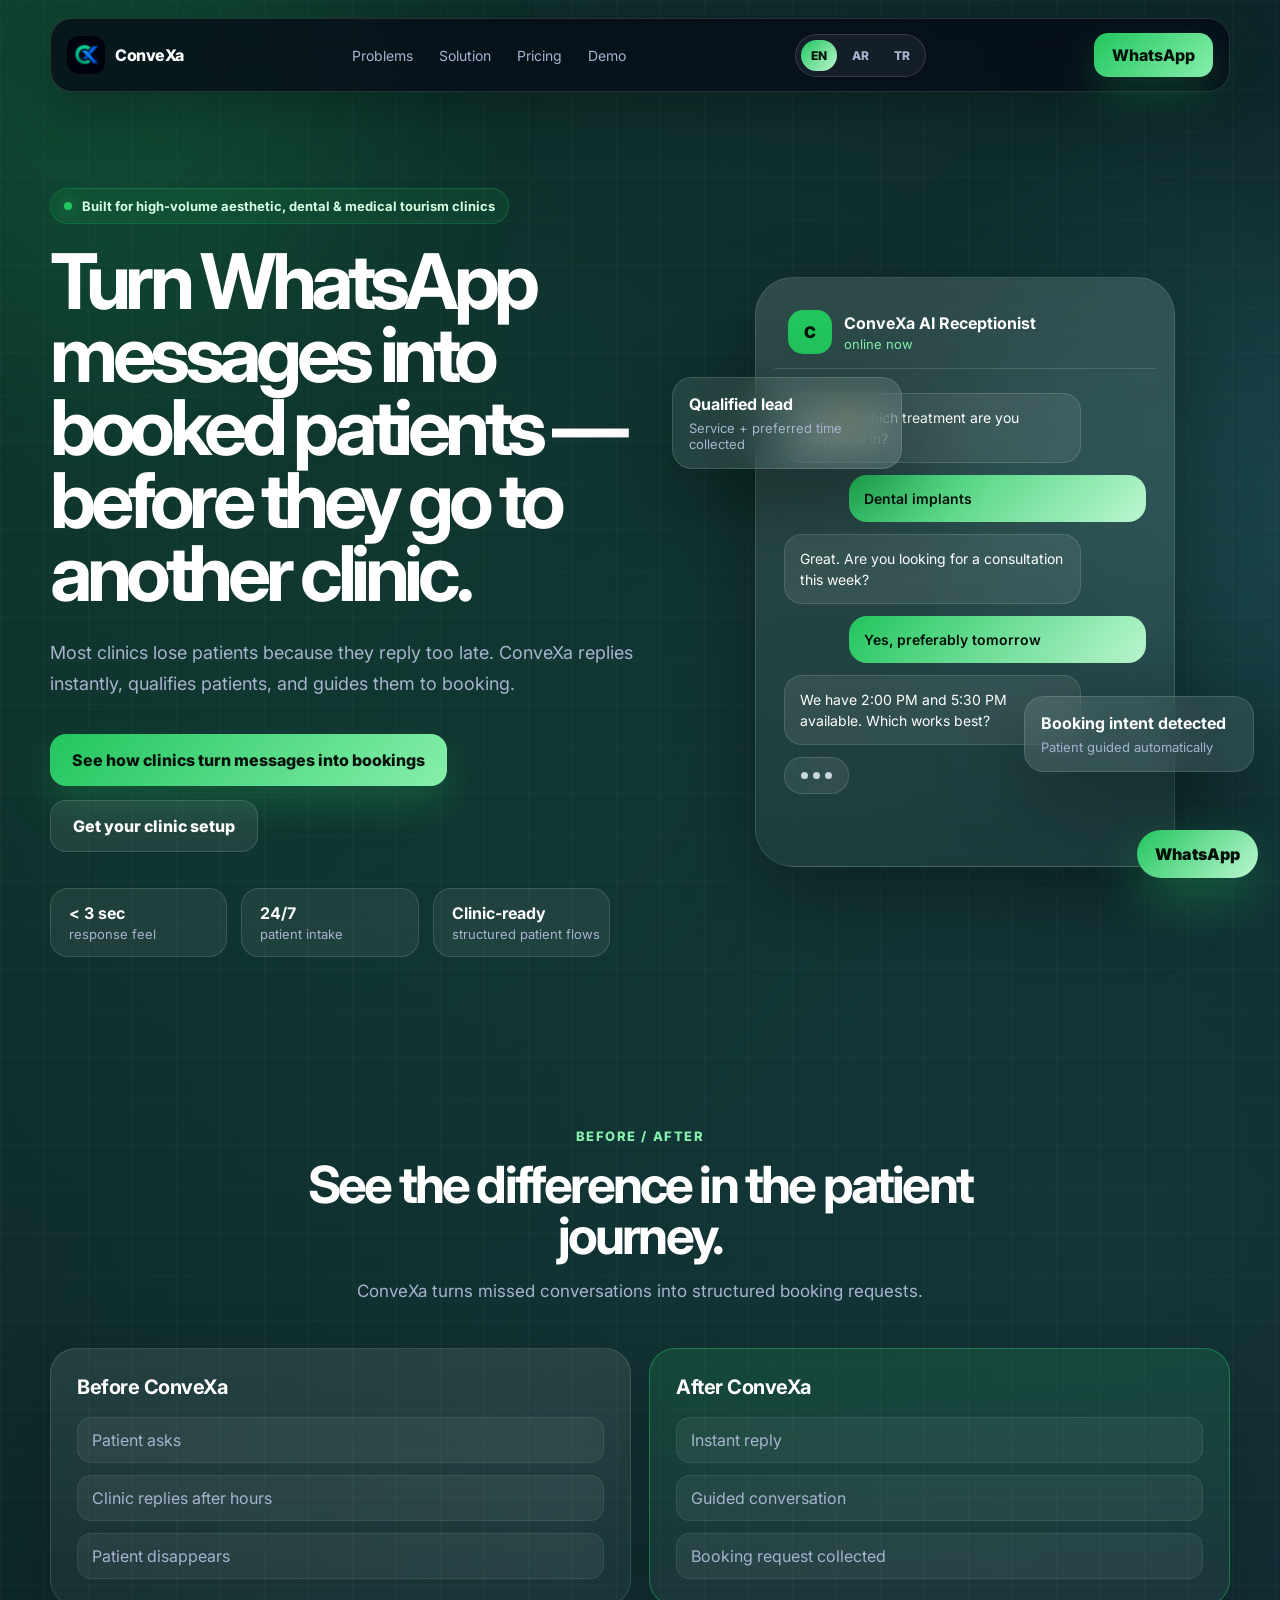
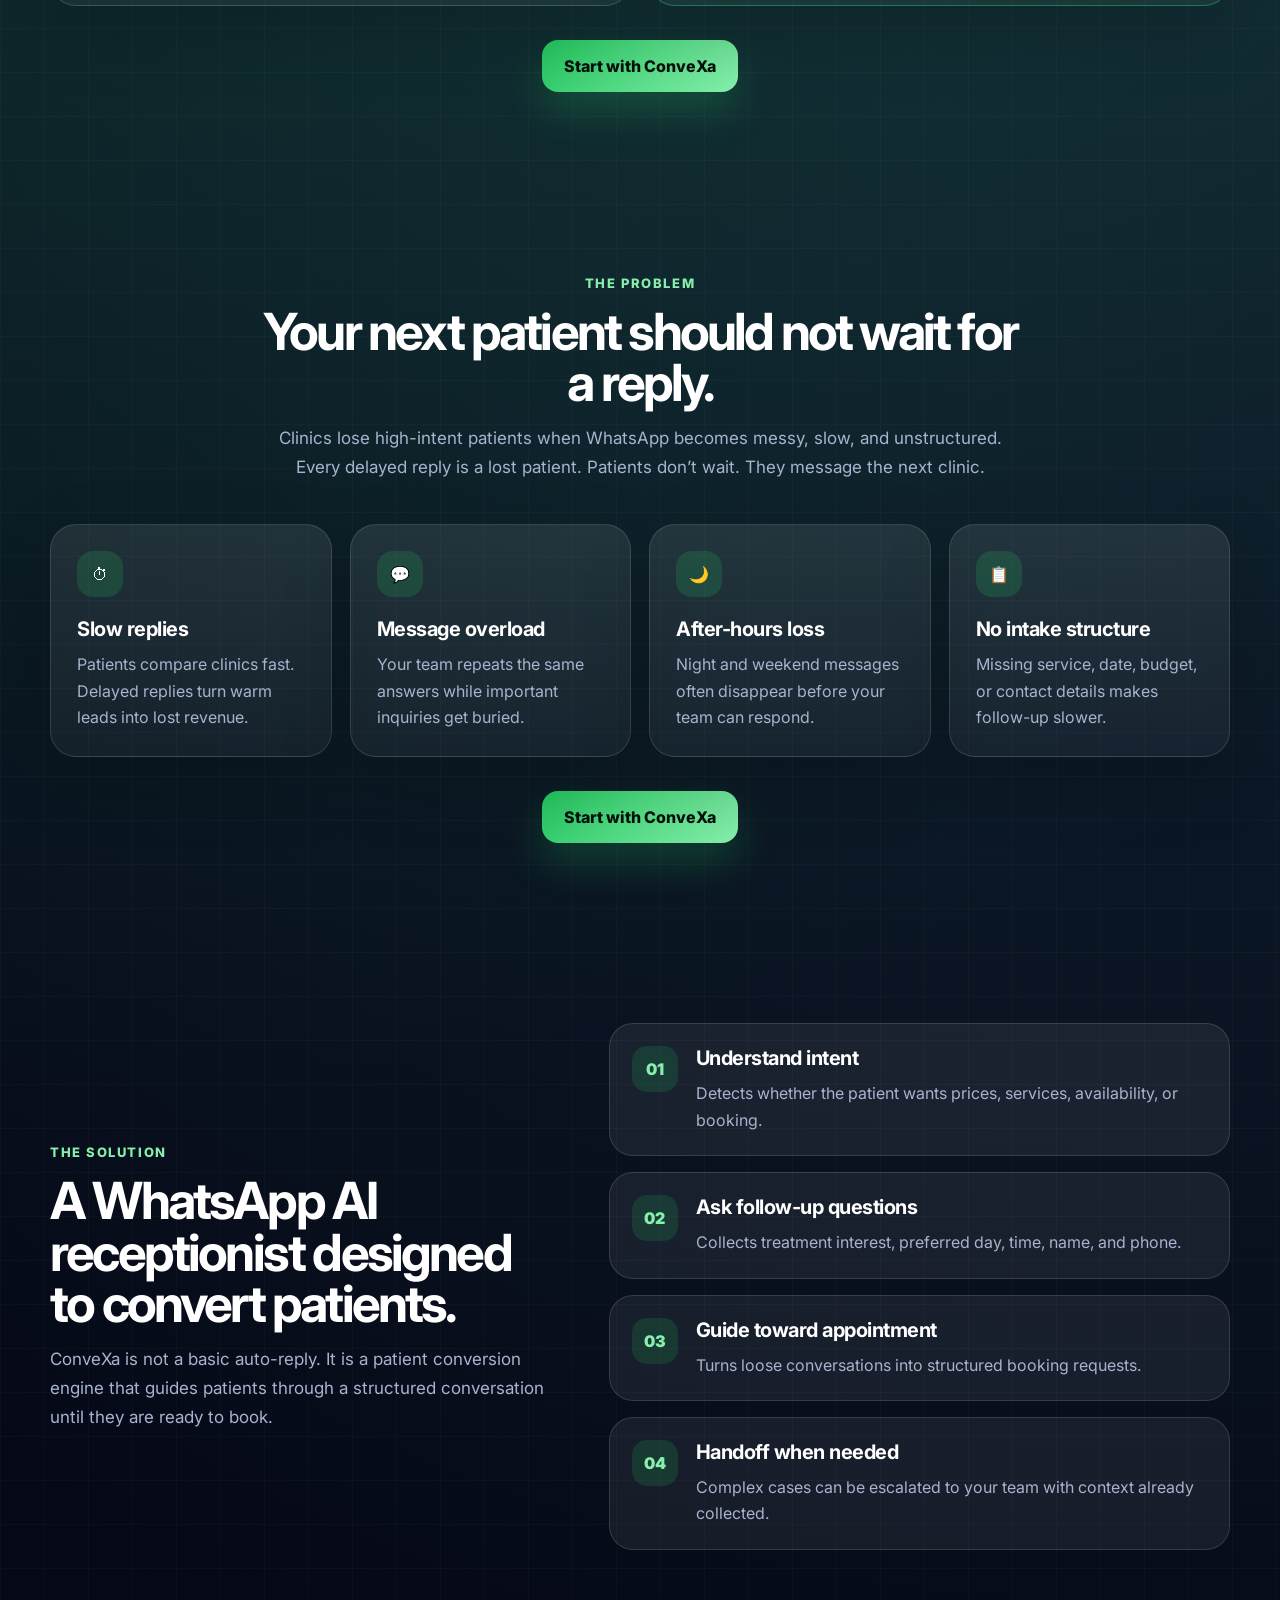
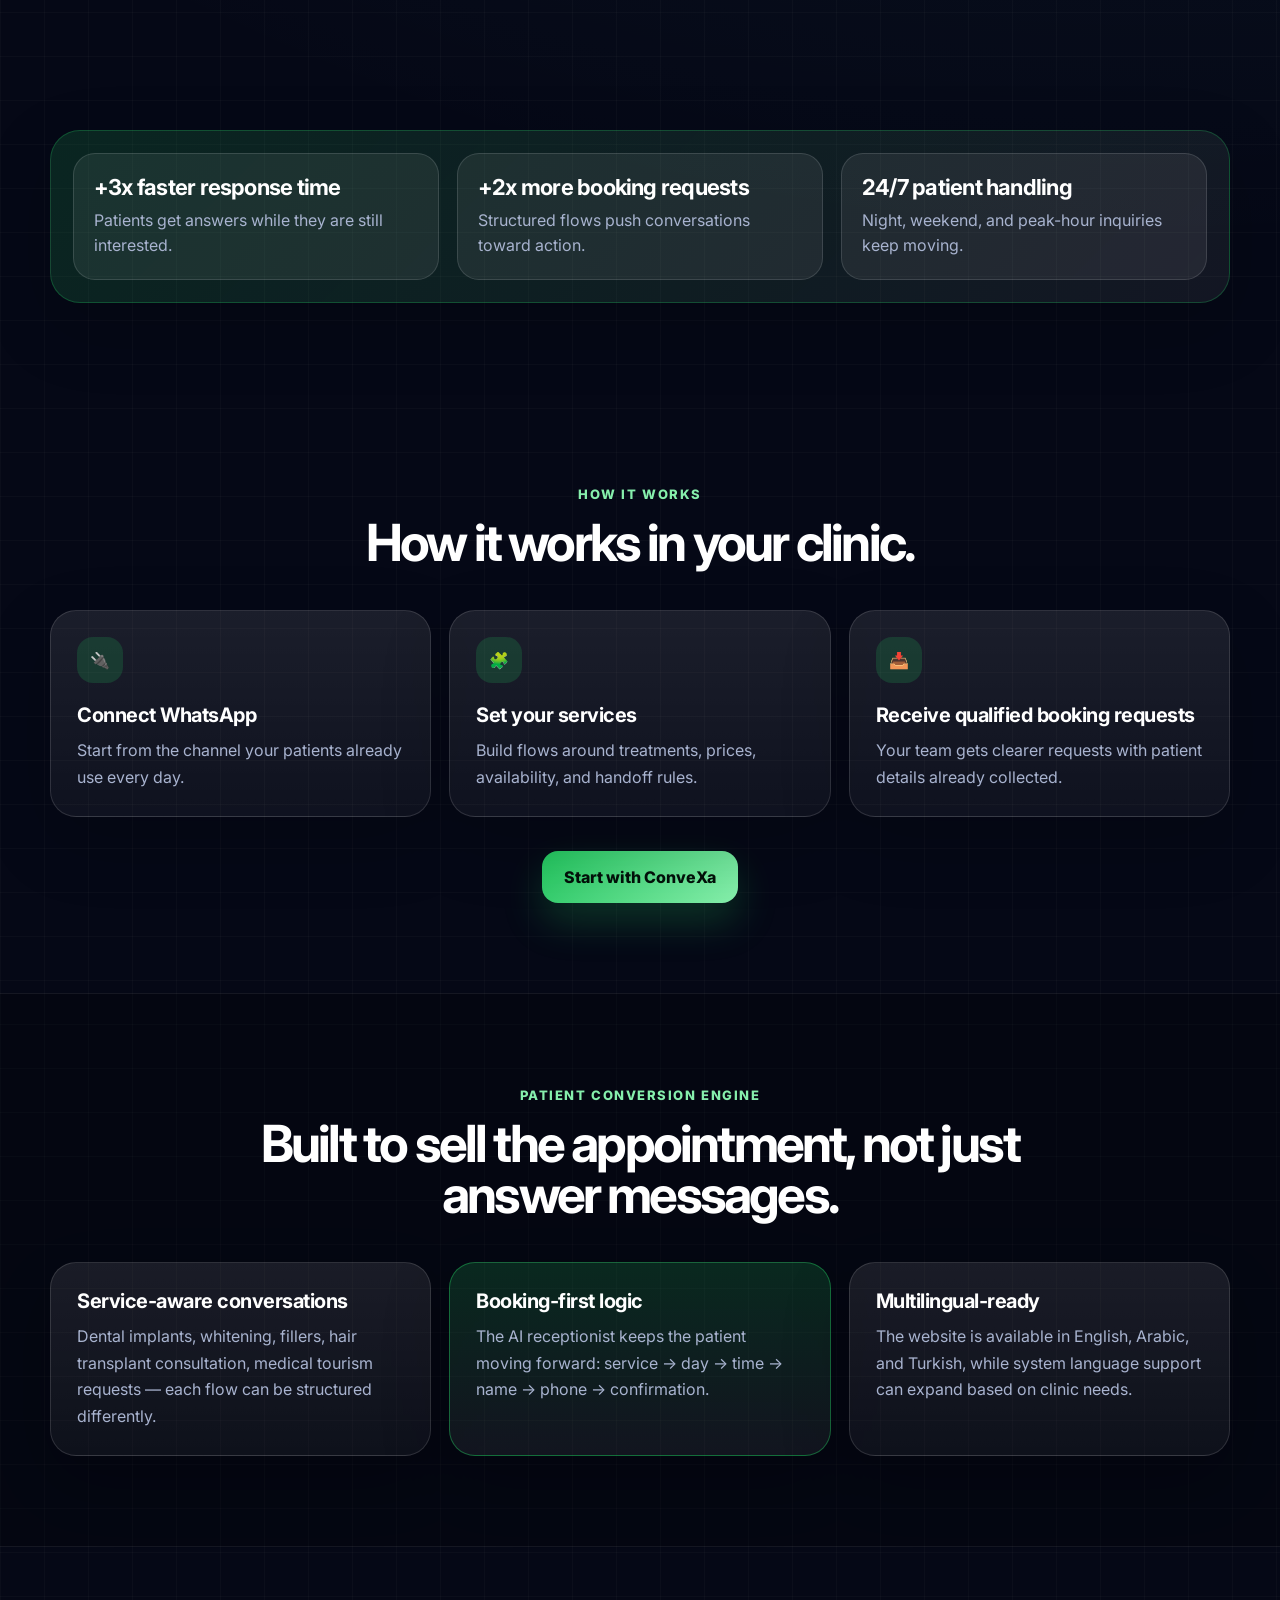
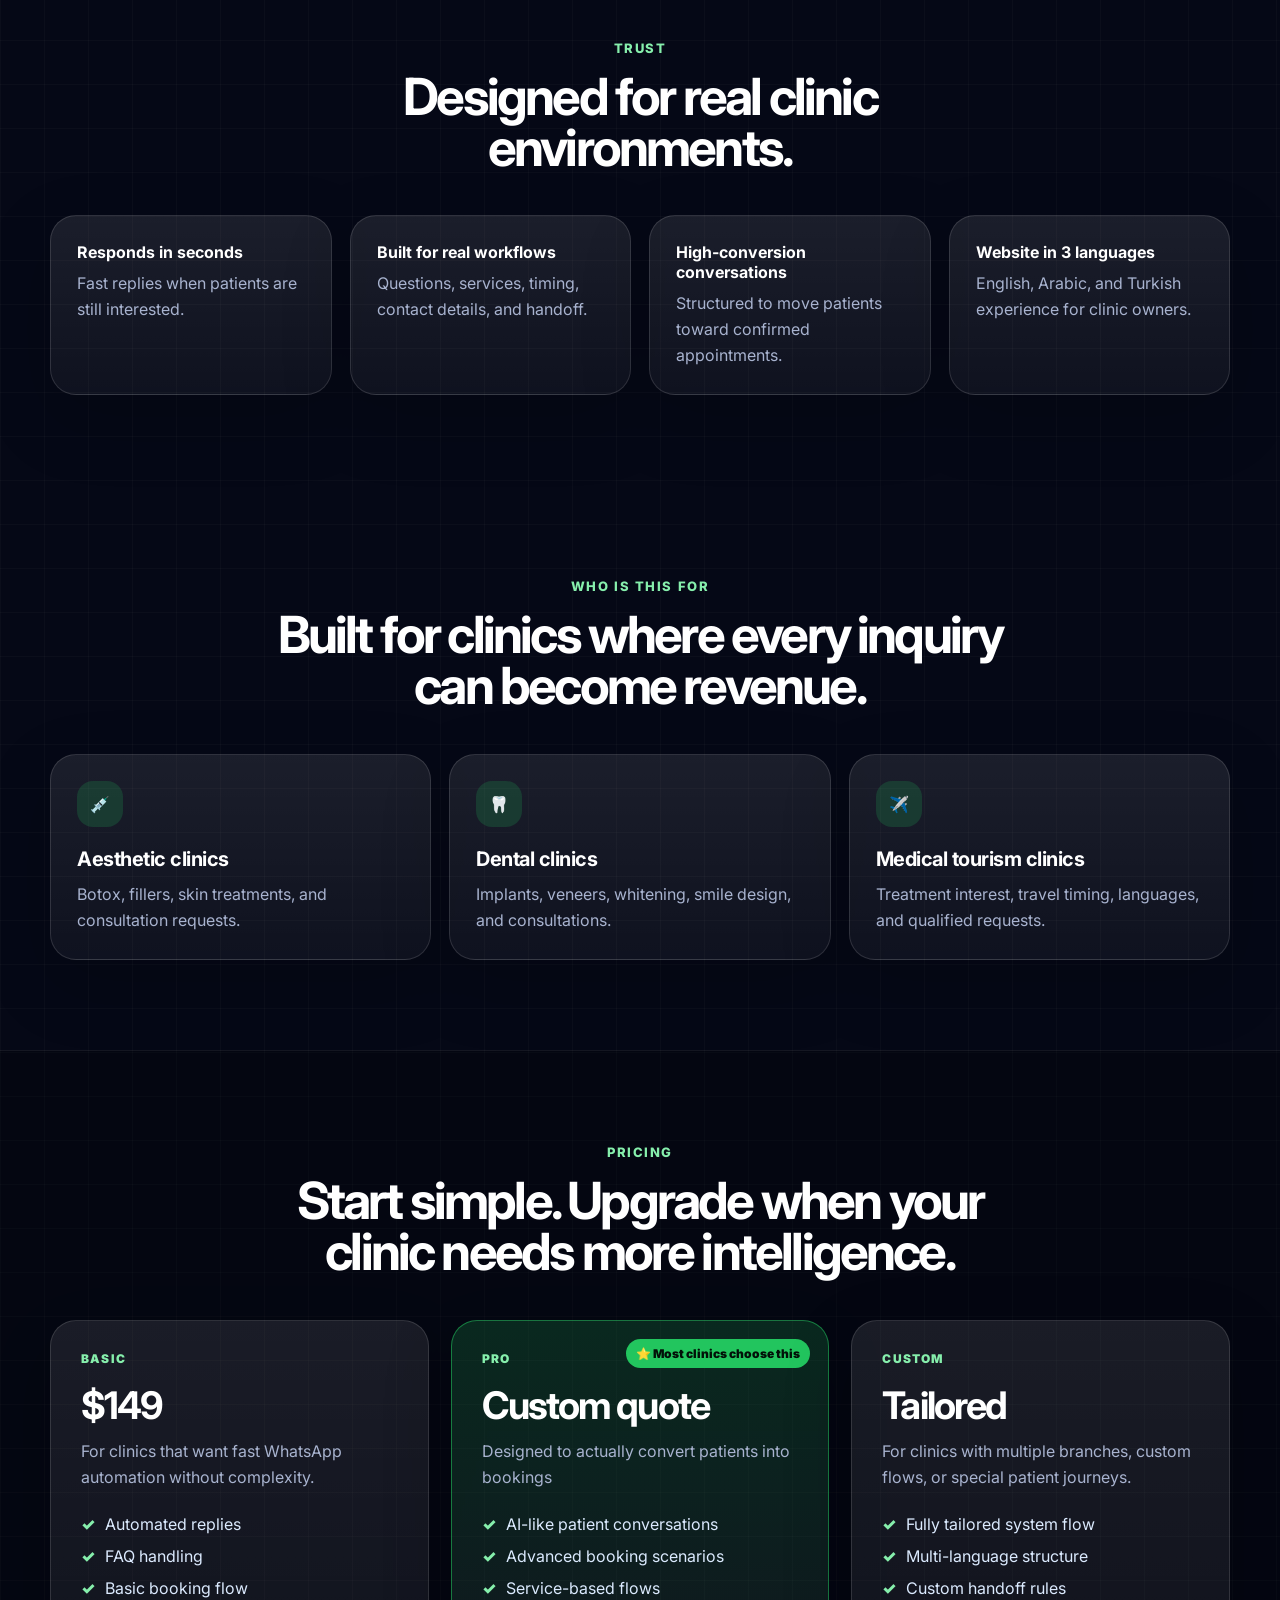
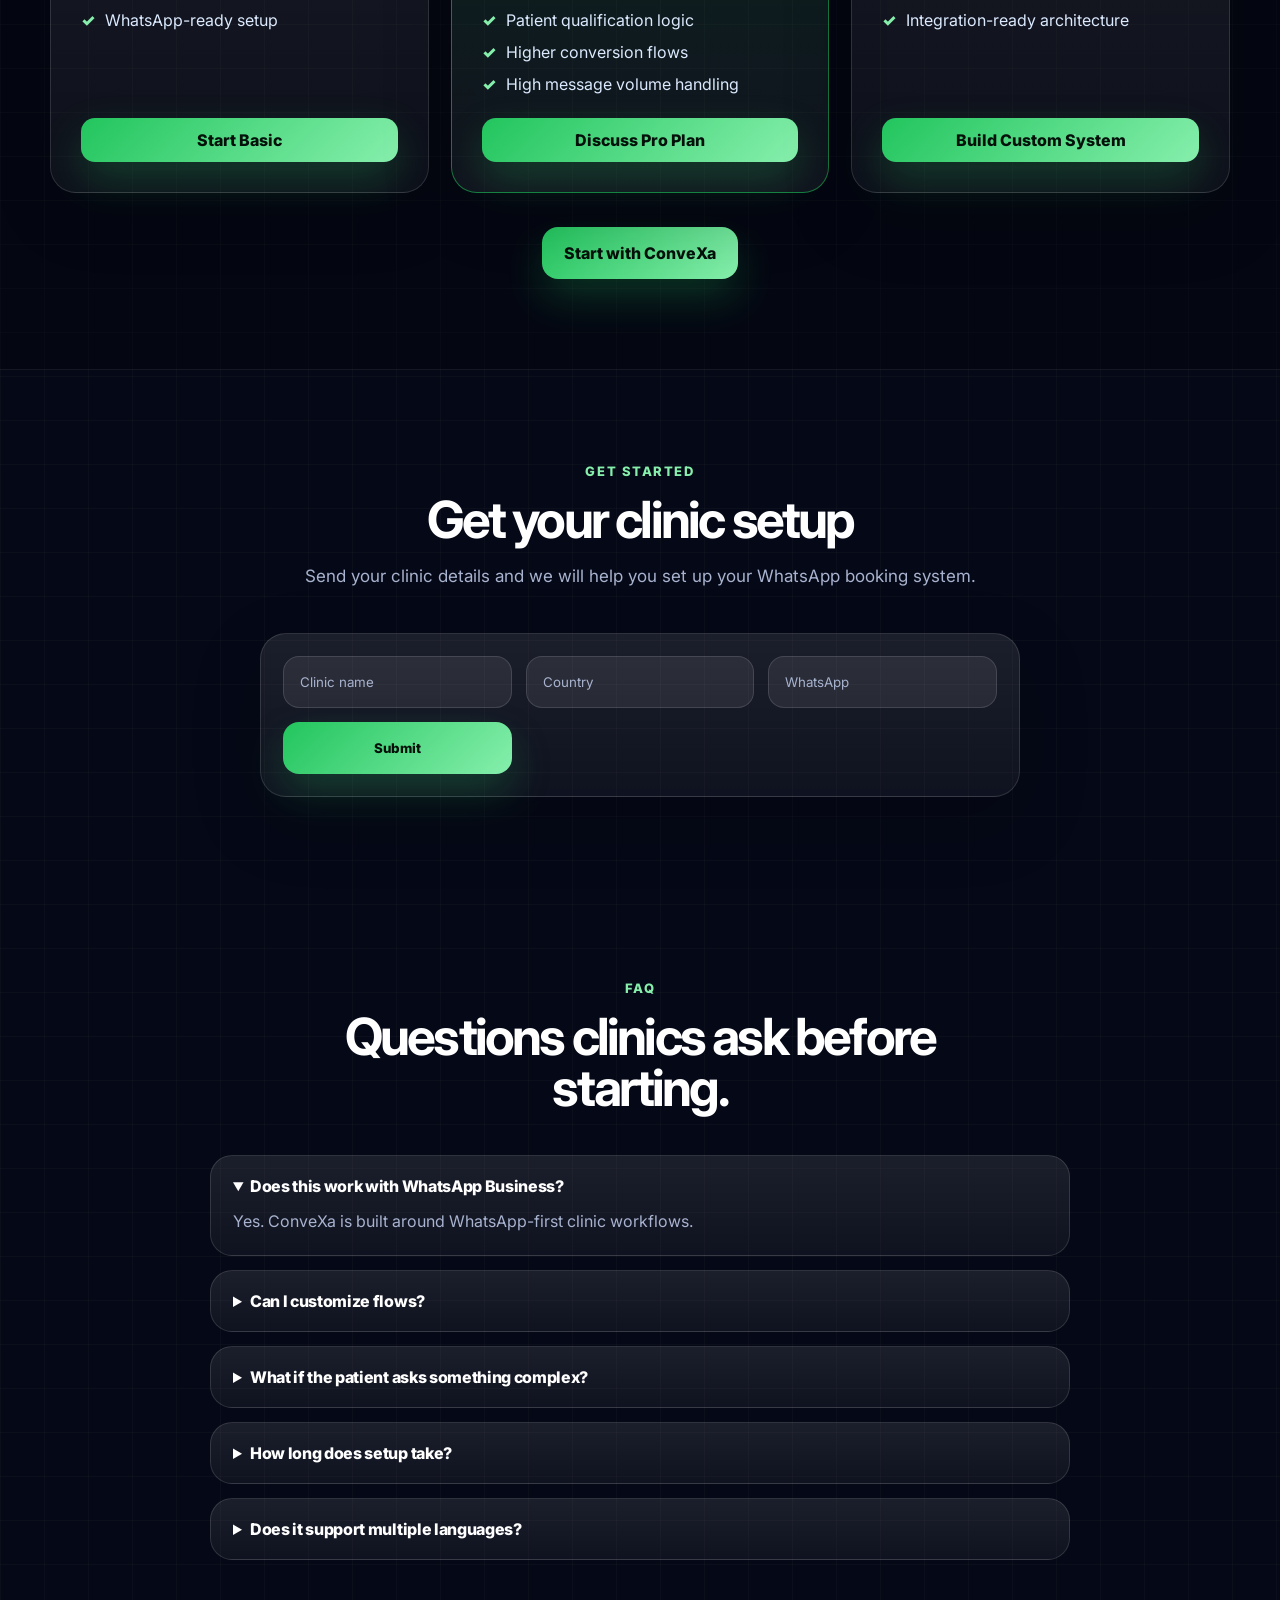
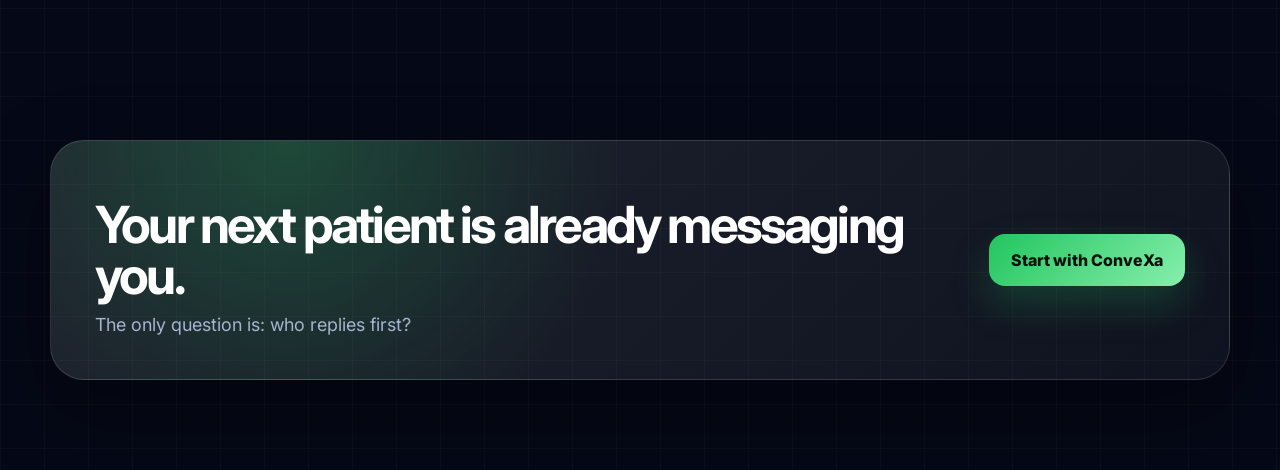
==== commit 694f1fc7: "first commit" ====
--- a/index.html
+++ b/index.html
@@ -1,522 +1,465 @@
 <!DOCTYPE html>
-<html lang="en" dir="ltr">
+<html lang="en">
 <head>
-<meta charset="UTF-8">
-<meta name="viewport" content="width=device-width, initial-scale=1.0">
-
-<title>ConveXa — AI WhatsApp Assistant for Clinics</title>
-
-<link rel="preconnect" href="https://fonts.googleapis.com">
-<link rel="preconnect" href="https://fonts.gstatic.com" crossorigin>
-
-<link href="https://fonts.googleapis.com/css2?family=Inter:wght@300;400;500;600;700;800;900&family=Cairo:wght@400;600;700;800&display=swap" rel="stylesheet">
-
-<link rel="stylesheet" href="style.css">
-
+  <meta charset="UTF-8" />
+  <meta name="viewport" content="width=device-width, initial-scale=1.0" />
+  <title>ConveXa — WhatsApp AI Assistant for Clinics</title>
+
+  <link rel="preconnect" href="https://fonts.googleapis.com">
+  <link rel="preconnect" href="https://fonts.gstatic.com" crossorigin>
+  <link href="https://fonts.googleapis.com/css2?family=Inter:wght@300;400;500;600;700;800;900&display=swap" rel="stylesheet">
+
+  <link rel="stylesheet" href="style.css" />
 </head>
 
 <body>
-
-<!-- ================= NAVBAR ================= -->
-
-<header class="navbar">
-<div class="nav-inner">
-
-<div class="logo">
-ConveXa
-</div>
-
-<nav class="nav-links">
-<a href="#how">How it works</a>
-<a href="#pricing">Pricing</a>
-</nav>
-
-<div class="nav-actions">
-
-<div class="lang-switch">
-<button data-lang="en" class="lang active">EN</button>
-<button data-lang="ar" class="lang">AR</button>
-<button data-lang="tr" class="lang">TR</button>
-</div>
-
-<a href="demo/index.html" class="btn-primary">
-Try Demo
-</a>
-
-</div>
-
-</div>
-</header>
-
-
-<!-- ================= HERO ================= -->
-
-<section class="hero">
-
-<div class="hero-inner">
-
-<div class="hero-left">
-
-<div class="hero-badge">
-AI WhatsApp Assistant for Clinics
-</div>
-
-<h1 class="hero-title">
-Turn WhatsApp conversations into structured booking requests
-</h1>
-
-<p class="hero-desc">
-ConveXa helps clinics handle patient messages on WhatsApp more intelligently — answering questions, guiding conversations, and collecting booking details in a clear structured format.
-</p>
-
-<div class="hero-cta">
-
-<a href="demo/index.html" class="btn-primary big">
-Try the Demo
-</a>
-
-<a href="#how" class="btn-secondary">
-How it works
-</a>
-
-</div>
-
-<div class="hero-proof">
-
-<div class="proof-item">
-<span class="proof-dot"></span>
-WhatsApp Native
-</div>
-
-<div class="proof-item">
-<span class="proof-dot"></span>
-Multilingual
-</div>
-
-<div class="proof-item">
-<span class="proof-dot"></span>
-Structured Booking Requests
-</div>
-
-</div>
-
-</div>
-
-
-
-<div class="hero-right">
-
-<div class="product-scene">
-
-<div class="chat-window">
-
-<div class="chat-header">
-
-<div class="clinic-avatar"></div>
-
-<div class="clinic-info">
-<div class="clinic-name">
-BrightSmile Dental
-</div>
-<div class="clinic-role">
-Assistant
-</div>
-</div>
-
-<div class="online-indicator"></div>
-
-</div>
-
-
-<div class="chat-messages">
-
-<div class="msg patient">
-Hi, do you offer teeth whitening?
-</div>
-
-<div class="msg bot">
-Yes we do. Teeth whitening is one of our most requested treatments. Would you like to book a consultation or see pricing guidance?
-</div>
-
-<div class="msg patient">
-I'd like to book an appointment.
-</div>
-
-<div class="msg bot">
-Great. Which service would you like to book?
-</div>
-
-</div>
-
-<div class="chat-input">
-
-<input type="text" placeholder="Type a message..." disabled>
-
-<button class="send">
-Send
-</button>
-
-</div>
-
-</div>
-
-
-
-<div class="summary-card">
-
-<div class="summary-title">
-Booking Request
-</div>
-
-<div class="summary-row">
-<span>Service</span>
-<strong>Teeth Whitening</strong>
-</div>
-
-<div class="summary-row">
-<span>Preferred Day</span>
-<strong>Tuesday</strong>
-</div>
-
-<div class="summary-row">
-<span>Preferred Time</span>
-<strong>15:00</strong>
-</div>
-
-<div class="summary-row">
-<span>Patient Name</span>
-<strong>Sarah Johnson</strong>
-</div>
-
-<div class="summary-row">
-<span>Phone</span>
-<strong>+31 684957550</strong>
-</div>
-
-<div class="summary-status">
-Ready for clinic follow-up
-</div>
-
-</div>
-
-</div>
-
-</div>
-
-</div>
-
-</section>
-
-
-
-<!-- ================= VALUE STRIP ================= -->
-
-<section class="value-strip">
-
-<div class="value-inner">
-
-<div class="value-item">
-Instant patient responses on WhatsApp
-</div>
-
-<div class="value-item">
-Collect booking details automatically
-</div>
-
-<div class="value-item">
-Reduce front desk message overload
-</div>
-
-<div class="value-item">
-Turn chats into structured requests
-</div>
-
-</div>
-
-</section>
-
-
-
-<!-- ================= HOW IT WORKS ================= -->
-
-<section id="how" class="how">
-
-<div class="section-header">
-<h2>How ConveXa Works</h2>
-<p>
-Guide conversations, collect booking details, and turn WhatsApp messages into structured requests your clinic can act on immediately.
-</p>
-</div>
-
-<div class="steps">
-
-<div class="step-card">
-
-<div class="step-number">
-1
-</div>
-
-<h3>
-Respond
-</h3>
-
-<p>
-Answer common patient questions instantly through WhatsApp with clear, helpful responses.
-</p>
-
-</div>
-
-
-<div class="step-card">
-
-<div class="step-number">
-2
-</div>
-
-<h3>
-Guide
-</h3>
-
-<p>
-Guide patients through services, pricing guidance, and clinic information naturally.
-</p>
-
-</div>
-
-
-<div class="step-card">
-
-<div class="step-number">
-3
-</div>
-
-<h3>
-Collect
-</h3>
-
-<p>
-Collect booking information such as service, preferred day, time, and patient details.
-</p>
-
-</div>
-
-
-<div class="step-card">
-
-<div class="step-number">
-4
-</div>
-
-<h3>
-Deliver
-</h3>
-
-<p>
-Turn the conversation into a structured booking request ready for clinic confirmation.
-</p>
-
-</div>
-
-</div>
-
-</section>
-
-
-
-<!-- ================= DEMO TEASER ================= -->
-
-<section class="demo-teaser">
-
-<div class="demo-inner">
-
-<div class="demo-text">
-
-<h2>
-Try the interactive demo
-</h2>
-
-<p>
-Experience how ConveXa handles patient questions, guides conversations, and prepares booking requests directly from WhatsApp-style messages.
-</p>
-
-<a href="demo/index.html" class="btn-primary big">
-Open Interactive Demo
-</a>
-
-</div>
-
-
-<div class="demo-preview">
-
-<div class="mini-chat">
-
-<div class="mini-msg patient">
-What are your clinic hours?
-</div>
-
-<div class="mini-msg bot">
-We are open Monday to Friday from 09:00 to 18:00. Would you like to book an appointment or see available services?
-</div>
-
-<div class="mini-msg patient">
-Book appointment
-</div>
-
-</div>
-
-</div>
-
-</div>
-
-</section>
-
-
-
-<!-- ================= PRICING ================= -->
-
-<section id="pricing" class="pricing">
-
-<div class="section-header">
-
-<h2>
-Pricing
-</h2>
-
-<p>
-Flexible options depending on your clinic needs and setup preferences.
-</p>
-
-</div>
-
-
-<div class="pricing-grid">
-
-<div class="price-card">
-
-<h3>
-Starter
-</h3>
-
-<div class="price">
-$149+
-</div>
-
-<p>
-Basic AI assistant setup for clinics starting with WhatsApp automation.
-</p>
-
-<a href="https://wa.me/31684957550" class="btn-secondary">
-Contact on WhatsApp
-</a>
-
-</div>
-
-
-
-<div class="price-card featured">
-
-<div class="featured-label">
-Most Popular
-</div>
-
-<h3>
-Guided Setup
-</h3>
-
-<div class="price">
-Talk to us
-</div>
-
-<p>
-We configure the assistant with your services, pricing guidance, and booking flows.
-</p>
-
-<a href="https://wa.me/31684957550" class="btn-primary">
-Start Setup
-</a>
-
-</div>
-
-
-
-<div class="price-card">
-
-<h3>
-Custom
-</h3>
-
-<div class="price">
-Tailored
-</div>
-
-<p>
-For clinics needing deeper integrations or customized workflows.
-</p>
-
-<a href="https://wa.me/31684957550" class="btn-secondary">
-Contact us
-</a>
-
-</div>
-
-</div>
-
-</section>
-
-
-
-<!-- ================= FINAL CTA ================= -->
-
-<section class="final-cta">
-
-<div class="cta-inner">
-
-<h2>
-See how ConveXa organizes WhatsApp conversations for your clinic
-</h2>
-
-<p>
-Try the demo experience and see how patient messages become structured booking requests.
-</p>
-
-<div class="cta-buttons">
-
-<a href="demo/index.html" class="btn-primary big">
-Open Demo
-</a>
-
-<a href="https://wa.me/31684957550" class="btn-whatsapp">
-Contact on WhatsApp
-</a>
-
-</div>
-
-</div>
-
-</section>
-
-
-
-<!-- ================= FOOTER ================= -->
-
-<footer class="footer">
-
-<div class="footer-inner">
-
-<div class="footer-brand">
-ConveXa
-</div>
-
-<p class="footer-desc">
-AI assistant designed for clinics to handle WhatsApp conversations, guide patients, and prepare structured booking requests.
-</p>
-
-</div>
-
-</footer>
-
-
-<script src="script.js"></script>
-
+  <div class="bg-glow bg-glow-1"></div>
+  <div class="bg-glow bg-glow-2"></div>
+
+  <header class="nav">
+    <a href="#" class="brand">
+      <img src="assets/logo.jpg" alt="ConveXa logo" />
+      <span>ConveXa</span>
+    </a>
+
+    <nav class="nav-links">
+      <a href="#problem" data-i18n="navProblems">Problems</a>
+      <a href="#solution" data-i18n="navSolution">Solution</a>
+      <a href="#pricing" data-i18n="navPricing">Pricing</a>
+      <a href="demo/index.html" data-i18n="navDemo">Demo</a>
+    </nav>
+
+    <div class="lang-switch">
+      <button data-lang="en" class="active">EN</button>
+      <button data-lang="ar">AR</button>
+      <button data-lang="tr">TR</button>
+    </div>
+
+    <a class="nav-cta" href="https://wa.me/31684957550?text=Hello,%20I%20want%20to%20automate%20my%20clinic%20using%20ConveXa.">
+      WhatsApp
+    </a>
+  </header>
+
+  <main>
+    <section class="hero">
+      <div class="hero-content">
+        <div class="eyebrow">
+          <span></span>
+          <b data-i18n="eyebrow">Built for high-volume aesthetic, dental & medical tourism clinics</b>
+        </div>
+
+        <h1 data-i18n="heroTitle">
+          Turn WhatsApp messages into booked patients — before they go to another clinic.
+        </h1>
+
+        <p class="hero-subtitle" data-i18n="heroSubtitle">
+          Most clinics lose patients because they reply too late. ConveXa replies instantly, qualifies patients, and guides them to booking.
+        </p>
+
+        <div class="hero-actions">
+          <a class="btn btn-primary" href="demo/index.html" data-i18n="tryDemo">See how clinics turn messages into bookings</a>
+          <a class="btn btn-secondary" href="#lead-capture" data-i18n="talkWhatsapp">
+            Get your clinic setup
+          </a>
+        </div>
+
+        <div class="trust-row">
+          <div>
+            <strong>&lt; 3 sec</strong>
+            <span data-i18n="trustResponse">response feel</span>
+          </div>
+          <div>
+            <strong>24/7</strong>
+            <span data-i18n="trustIntake">patient intake</span>
+          </div>
+            <div>
+            <strong data-i18n="trustReady">Clinic-ready</strong>
+            <span data-i18n="trustLanguages">structured patient flows</span>
+            </div>
+        </div>
+      </div>
+
+      <div class="hero-visual">
+        <div class="phone-card">
+          <div class="phone-header">
+            <div class="clinic-avatar">C</div>
+            <div>
+              <strong data-i18n="assistantName">ConveXa AI Receptionist</strong>
+              <span data-i18n="onlineNow">online now</span>
+            </div>
+          </div>
+
+          <div class="phone-chat">
+            <div class="bubble bot" data-i18n="chat1">Hello 👋 Which treatment are you interested in?</div>
+            <div class="bubble user" data-i18n="chat2">Dental implants</div>
+            <div class="bubble bot" data-i18n="chat3">Great. Are you looking for a consultation this week?</div>
+            <div class="bubble user" data-i18n="chat4">Yes, preferably tomorrow</div>
+            <div class="bubble bot" data-i18n="chat5">We have 2:00 PM and 5:30 PM available. Which works best?</div>
+            <div class="typing-dots"><i></i><i></i><i></i></div>
+          </div>
+        </div>
+
+        <div class="floating-card float-one">
+          <strong data-i18n="float1Title">Qualified lead</strong>
+          <span data-i18n="float1Text">Service + preferred time collected</span>
+        </div>
+
+        <div class="floating-card float-two">
+          <strong data-i18n="float2Title">Booking intent detected</strong>
+          <span data-i18n="float2Text">Patient guided automatically</span>
+        </div>
+      </div>
+    </section>
+
+    <section class="section before-after" id="before-after">
+      <div class="section-head">
+        <span class="section-label" data-i18n="beforeAfterLabel">Before / After</span>
+        <h2 data-i18n="beforeAfterTitle">See the difference in the patient journey.</h2>
+        <p data-i18n="beforeAfterText">ConveXa turns missed conversations into structured booking requests.</p>
+      </div>
+
+      <div class="cards two">
+        <article class="glass-card before-card">
+          <h3 data-i18n="beforeTitle">Before ConveXa</h3>
+          <ul class="clean-list">
+            <li data-i18n="before1">Patient asks</li>
+            <li data-i18n="before2">Clinic replies after hours</li>
+            <li data-i18n="before3">Patient disappears</li>
+          </ul>
+        </article>
+
+        <article class="glass-card after-card">
+          <h3 data-i18n="afterTitle">After ConveXa</h3>
+          <ul class="clean-list">
+            <li data-i18n="after1">Instant reply</li>
+            <li data-i18n="after2">Guided conversation</li>
+            <li data-i18n="after3">Booking request collected</li>
+          </ul>
+        </article>
+      </div>
+
+      <div class="section-cta">
+        <a class="btn btn-primary" href="https://wa.me/31684957550?text=Hello,%20I%20want%20to%20automate%20my%20clinic%20using%20ConveXa." data-i18n="startWithConvexa">Start with ConveXa</a>
+      </div>
+    </section>
+
+    <section class="section" id="problem">
+      <div class="section-head">
+        <span class="section-label" data-i18n="problemLabel">The problem</span>
+        <h2 data-i18n="problemTitle">Your next patient should not wait for a reply.</h2>
+        <p data-i18n="problemText">Clinics lose high-intent patients when WhatsApp becomes messy, slow, and unstructured.</p>
+      </div>
+
+      <div class="cards four">
+        <article class="glass-card">
+          <div class="icon">⏱</div>
+          <h3 data-i18n="problem1Title">Slow replies</h3>
+          <p data-i18n="problem1Text">Patients compare clinics fast. Delayed replies turn warm leads into lost revenue.</p>
+        </article>
+
+        <article class="glass-card">
+          <div class="icon">💬</div>
+          <h3 data-i18n="problem2Title">Message overload</h3>
+          <p data-i18n="problem2Text">Your team repeats the same answers while important inquiries get buried.</p>
+        </article>
+
+        <article class="glass-card">
+          <div class="icon">🌙</div>
+          <h3 data-i18n="problem3Title">After-hours loss</h3>
+          <p data-i18n="problem3Text">Night and weekend messages often disappear before your team can respond.</p>
+        </article>
+
+        <article class="glass-card">
+          <div class="icon">📋</div>
+          <h3 data-i18n="problem4Title">No intake structure</h3>
+          <p data-i18n="problem4Text">Missing service, date, budget, or contact details makes follow-up slower.</p>
+        </article>
+      </div>
+
+      <div class="section-cta">
+        <a class="btn btn-primary" href="https://wa.me/31684957550?text=Hello,%20I%20want%20to%20automate%20my%20clinic%20using%20ConveXa." data-i18n="startWithConvexa">Start with ConveXa</a>
+      </div>
+    </section>
+
+    <section class="section split" id="solution">
+      <div class="section-head left">
+        <span class="section-label" data-i18n="solutionLabel">The solution</span>
+        <h2 data-i18n="solutionTitle">A WhatsApp AI receptionist designed to convert patients.</h2>
+        <p data-i18n="solutionText">ConveXa is not a basic auto-reply. It is a patient conversion engine that guides patients through a structured conversation until they are ready to book.</p>
+      </div>
+
+      <div class="workflow">
+        <div class="workflow-step">
+          <span>01</span>
+          <div>
+            <h3 data-i18n="step1Title">Understand intent</h3>
+            <p data-i18n="step1Text">Detects whether the patient wants prices, services, availability, or booking.</p>
+          </div>
+        </div>
+
+        <div class="workflow-step">
+          <span>02</span>
+          <div>
+            <h3 data-i18n="step2Title">Ask follow-up questions</h3>
+            <p data-i18n="step2Text">Collects treatment interest, preferred day, time, name, and phone.</p>
+          </div>
+        </div>
+
+        <div class="workflow-step">
+          <span>03</span>
+          <div>
+            <h3 data-i18n="step3Title">Guide toward appointment</h3>
+            <p data-i18n="step3Text">Turns loose conversations into structured booking requests.</p>
+          </div>
+        </div>
+
+        <div class="workflow-step">
+          <span>04</span>
+          <div>
+            <h3 data-i18n="step4Title">Handoff when needed</h3>
+            <p data-i18n="step4Text">Complex cases can be escalated to your team with context already collected.</p>
+          </div>
+        </div>
+      </div>
+    </section>
+
+    <section class="section proof-section">
+      <div class="proof-box">
+        <div>
+          <strong data-i18n="proof1Title">+3x faster response time</strong>
+          <span data-i18n="proof1Text">Patients get answers while they are still interested.</span>
+        </div>
+        <div>
+          <strong data-i18n="proof2Title">+2x more booking requests</strong>
+          <span data-i18n="proof2Text">Structured flows push conversations toward action.</span>
+        </div>
+        <div>
+          <strong data-i18n="proof3Title">24/7 patient handling</strong>
+          <span data-i18n="proof3Text">Night, weekend, and peak-hour inquiries keep moving.</span>
+        </div>
+      </div>
+    </section>
+
+    <section class="section how-section">
+      <div class="section-head">
+        <span class="section-label" data-i18n="howLabel">How it works</span>
+        <h2 data-i18n="howTitle">How it works in your clinic.</h2>
+      </div>
+
+      <div class="cards three">
+        <article class="glass-card">
+          <div class="icon">🔌</div>
+          <h3 data-i18n="how1Title">Connect WhatsApp</h3>
+          <p data-i18n="how1Text">Start from the channel your patients already use every day.</p>
+        </article>
+        <article class="glass-card">
+          <div class="icon">🧩</div>
+          <h3 data-i18n="how2Title">Set your services</h3>
+          <p data-i18n="how2Text">Build flows around treatments, prices, availability, and handoff rules.</p>
+        </article>
+        <article class="glass-card">
+          <div class="icon">📥</div>
+          <h3 data-i18n="how3Title">Receive qualified booking requests</h3>
+          <p data-i18n="how3Text">Your team gets clearer requests with patient details already collected.</p>
+        </article>
+      </div>
+
+      <div class="section-cta">
+        <a class="btn btn-primary" href="https://wa.me/31684957550?text=Hello,%20I%20want%20to%20automate%20my%20clinic%20using%20ConveXa." data-i18n="startWithConvexa">Start with ConveXa</a>
+      </div>
+    </section>
+
+    <section class="section dark">
+      <div class="section-head">
+        <span class="section-label" data-i18n="intelLabel">Patient conversion engine</span>
+        <h2 data-i18n="intelTitle">Built to sell the appointment, not just answer messages.</h2>
+      </div>
+
+      <div class="cards three">
+        <article class="feature-card">
+          <h3 data-i18n="intel1Title">Service-aware conversations</h3>
+          <p data-i18n="intel1Text">Dental implants, whitening, fillers, hair transplant consultation, medical tourism requests — each flow can be structured differently.</p>
+        </article>
+
+        <article class="feature-card highlighted">
+          <h3 data-i18n="intel2Title">Booking-first logic</h3>
+          <p data-i18n="intel2Text">The AI receptionist keeps the patient moving forward: service → day → time → name → phone → confirmation.</p>
+        </article>
+
+        <article class="feature-card">
+          <h3 data-i18n="intel3Title">Multilingual-ready</h3>
+          <p data-i18n="intel3Text">The website is available in English, Arabic, and Turkish, while system language support can expand based on clinic needs.</p>
+        </article>
+      </div>
+    </section>
+
+    <section class="section">
+      <div class="section-head">
+        <span class="section-label" data-i18n="trustLabel">Trust</span>
+        <h2 data-i18n="trustTitle">Designed for real clinic environments.</h2>
+      </div>
+
+      <div class="trust-grid">
+        <div>
+          <strong data-i18n="trust1Title">Responds in seconds</strong>
+          <span data-i18n="trust1Text">Fast replies when patients are still interested.</span>
+        </div>
+        <div>
+          <strong data-i18n="trust2Title">Built for real workflows</strong>
+          <span data-i18n="trust2Text">Questions, services, timing, contact details, and handoff.</span>
+        </div>
+        <div>
+          <strong data-i18n="trust3Title">High-conversion conversations</strong>
+          <span data-i18n="trust3Text">Structured to move patients toward confirmed appointments.</span>
+        </div>
+        <div>
+          <strong data-i18n="trust4Title">Website in 3 languages</strong>
+          <span data-i18n="trust4Text">English, Arabic, and Turkish experience for clinic owners.</span>
+        </div>
+      </div>
+    </section>
+
+    <section class="section who-section">
+      <div class="section-head">
+        <span class="section-label" data-i18n="whoLabel">Who is this for</span>
+        <h2 data-i18n="whoTitle">Built for clinics where every inquiry can become revenue.</h2>
+      </div>
+
+      <div class="cards three">
+        <article class="glass-card">
+          <div class="icon">💉</div>
+          <h3 data-i18n="who1Title">Aesthetic clinics</h3>
+          <p data-i18n="who1Text">Botox, fillers, skin treatments, and consultation requests.</p>
+        </article>
+        <article class="glass-card">
+          <div class="icon">🦷</div>
+          <h3 data-i18n="who2Title">Dental clinics</h3>
+          <p data-i18n="who2Text">Implants, veneers, whitening, smile design, and consultations.</p>
+        </article>
+        <article class="glass-card">
+          <div class="icon">✈️</div>
+          <h3 data-i18n="who3Title">Medical tourism clinics</h3>
+          <p data-i18n="who3Text">Treatment interest, travel timing, languages, and qualified requests.</p>
+        </article>
+      </div>
+    </section>
+
+    <section class="section dark" id="pricing">
+      <div class="section-head">
+        <span class="section-label" data-i18n="pricingLabel">Pricing</span>
+        <h2 data-i18n="pricingTitle">Start simple. Upgrade when your clinic needs more intelligence.</h2>
+      </div>
+
+      <div class="pricing-grid">
+        <article class="price-card">
+          <span class="plan" data-i18n="basicPlan">Basic</span>
+          <h3>$149</h3>
+          <p data-i18n="basicText">For clinics that want fast WhatsApp automation without complexity.</p>
+          <ul>
+            <li data-i18n="basic1">Automated replies</li>
+            <li data-i18n="basic2">FAQ handling</li>
+            <li data-i18n="basic3">Basic booking flow</li>
+            <li data-i18n="basic4">WhatsApp-ready setup</li>
+          </ul>
+          <a href="https://wa.me/31684957550?text=Hello,%20I%20want%20to%20automate%20my%20clinic%20using%20ConveXa." data-i18n="startBasic">Start Basic</a>
+        </article>
+
+        <article class="price-card popular">
+          <div class="popular-badge" data-i18n="popular">⭐ Most clinics choose this</div>
+          <span class="plan" data-i18n="proPlan">Pro</span>
+          <h3 data-i18n="customQuote">Custom quote</h3>
+          <p data-i18n="proText">Designed to actually convert patients into bookings</p>
+          <ul>
+            <li data-i18n="pro1">AI-like patient conversations</li>
+            <li data-i18n="pro2">Advanced booking scenarios</li>
+            <li data-i18n="pro3">Service-based flows</li>
+            <li data-i18n="pro4">Patient qualification logic</li>
+            <li data-i18n="pro5">Higher conversion flows</li>
+            <li data-i18n="pro6">High message volume handling</li>
+          </ul>
+          <a href="https://wa.me/31684957550?text=Hello,%20I%20want%20to%20automate%20my%20clinic%20using%20ConveXa." data-i18n="discussPro">Discuss Pro Plan</a>
+        </article>
+
+        <article class="price-card">
+          <span class="plan" data-i18n="customPlan">Custom</span>
+          <h3 data-i18n="tailored">Tailored</h3>
+          <p data-i18n="customText">For clinics with multiple branches, custom flows, or special patient journeys.</p>
+          <ul>
+            <li data-i18n="custom1">Fully tailored bot flow</li>
+            <li data-i18n="custom2">Multi-language structure</li>
+            <li data-i18n="custom3">Custom handoff rules</li>
+            <li data-i18n="custom4">Integration-ready architecture</li>
+          </ul>
+          <a href="https://wa.me/31684957550?text=Hello,%20I%20want%20to%20automate%20my%20clinic%20using%20ConveXa." data-i18n="buildCustom">Build Custom Bot</a>
+        </article>
+      </div>
+
+      <div class="section-cta">
+        <a class="btn btn-primary" href="https://wa.me/31684957550?text=Hello,%20I%20want%20to%20automate%20my%20clinic%20using%20ConveXa." data-i18n="startWithConvexa">Start with ConveXa</a>
+      </div>
+    </section>
+
+    <section class="section lead-section" id="lead-capture">
+      <div class="section-head">
+        <span class="section-label" data-i18n="leadLabel">Get started</span>
+        <h2 data-i18n="leadTitle">Get your clinic setup</h2>
+        <p data-i18n="leadText">Send your clinic details and we will help you set up your WhatsApp booking system.</p>
+      </div>
+
+      <form class="lead-form" action="https://wa.me/31684957550" method="get">
+        <input type="text" name="clinic" placeholder="Clinic name" data-i18n-placeholder="clinicName" />
+        <input type="text" name="country" placeholder="Country" data-i18n-placeholder="country" />
+        <input type="text" name="whatsapp" placeholder="WhatsApp" data-i18n-placeholder="whatsapp" />
+        <button type="submit" class="btn btn-primary" data-i18n="submitLead">Submit</button>
+      </form>
+    </section>
+
+    <section class="section faq-section">
+      <div class="section-head">
+        <span class="section-label" data-i18n="faqLabel">FAQ</span>
+        <h2 data-i18n="faqTitle">Questions clinics ask before starting.</h2>
+      </div>
+
+      <div class="faq-list">
+        <details open>
+          <summary data-i18n="faq1Q">Does this work with WhatsApp Business?</summary>
+          <p data-i18n="faq1A">Yes. ConveXa is built around WhatsApp-first clinic workflows.</p>
+        </details>
+        <details>
+          <summary data-i18n="faq2Q">Can I customize flows?</summary>
+          <p data-i18n="faq2A">Yes. Flows can be customized by service, clinic type, language, and booking process.</p>
+        </details>
+        <details>
+          <summary data-i18n="faq3Q">What if the patient asks something complex?</summary>
+          <p data-i18n="faq3A">Complex cases can be handed off to your team with the patient context already collected.</p>
+        </details>
+        <details>
+          <summary data-i18n="faq4Q">How long does setup take?</summary>
+          <p data-i18n="faq4A">Setup depends on your services and flows, but the system is designed to launch quickly.</p>
+        </details>
+        <details>
+          <summary data-i18n="faq5Q">Does it support multiple languages?</summary>
+          <p data-i18n="faq5A">Yes. The website supports English, Arabic, and Turkish, and patient flows can be expanded based on clinic needs.</p>
+        </details>
+      </div>
+    </section>
+
+    <section class="final-cta">
+      <div>
+        <h2 data-i18n="finalTitle">Your next patient is already messaging you.</h2>
+        <p data-i18n="finalText">The only question is: who replies first?</p>
+      </div>
+
+      <a class="btn btn-primary" href="https://wa.me/31684957550?text=Hello,%20I%20want%20to%20automate%20my%20clinic%20using%20ConveXa." data-i18n="continueWhatsapp">
+        Start with ConveXa
+      </a>
+    </section>
+  </main>
+
+  <a class="sticky-whatsapp" href="https://wa.me/31684957550?text=Hello,%20I%20want%20to%20automate%20my%20clinic%20using%20ConveXa.">
+    WhatsApp
+  </a>
+
+  <script src="script.js"></script>
 </body>
 </html>
--- a/style.css
+++ b/style.css
@@ -1,168 +1,45 @@
 :root {
-  --bg: #07111f;
-  --bg-soft: #0b1729;
-  --bg-elevated: #0f1d33;
-  --bg-elevated-2: #13233d;
-  --surface: rgba(16, 28, 49, 0.78);
-  --surface-strong: rgba(18, 31, 55, 0.92);
-  --surface-soft: rgba(15, 24, 42, 0.72);
-  --surface-glass: rgba(14, 24, 43, 0.62);
-
-  --line: rgba(126, 161, 255, 0.16);
-  --line-strong: rgba(146, 178, 255, 0.24);
-  --line-soft: rgba(255, 255, 255, 0.06);
-
-  --text: #f4f8ff;
-  --text-strong: #ffffff;
-  --text-soft: #bfd0f0;
-  --text-muted: #8fa3c7;
-
-  --blue: #5ca2ff;
-  --blue-strong: #3e8cff;
-  --blue-deep: #2a62ff;
-  --blue-glow: rgba(77, 138, 255, 0.36);
-
-  --green: #20c77a;
-  --green-strong: #17b66d;
-  --green-glow: rgba(32, 199, 122, 0.24);
-
-  --danger: #ff7a8c;
-  --warning: #ffb95c;
-
-  --shadow-xs: 0 4px 14px rgba(0, 0, 0, 0.18);
-  --shadow-sm: 0 14px 36px rgba(0, 0, 0, 0.22);
-  --shadow-md: 0 24px 60px rgba(2, 8, 22, 0.34);
-  --shadow-lg: 0 36px 90px rgba(2, 8, 22, 0.44);
-  --shadow-xl: 0 50px 120px rgba(2, 8, 22, 0.52);
-
-  --radius-xs: 10px;
-  --radius-sm: 14px;
-  --radius-md: 18px;
-  --radius-lg: 24px;
-  --radius-xl: 30px;
-  --radius-2xl: 36px;
-  --radius-pill: 999px;
-
-  --container: 1240px;
-  --nav-h: 88px;
-
-  --transition-fast: 180ms ease;
-  --transition: 280ms cubic-bezier(0.22, 1, 0.36, 1);
-  --transition-slow: 420ms cubic-bezier(0.22, 1, 0.36, 1);
-}
-
-*,
-*::before,
-*::after {
+  --bg: #050816;
+  --panel: rgba(255, 255, 255, 0.065);
+  --border: rgba(255, 255, 255, 0.13);
+  --text: #ffffff;
+  --muted: #a8b3cf;
+  --green: #22c55e;
+  --shadow: 0 30px 80px rgba(0, 0, 0, 0.35);
+  --radius: 26px;
+}
+
+* {
   box-sizing: border-box;
+  margin: 0;
+  padding: 0;
 }
 
 html {
   scroll-behavior: smooth;
 }
 
-html,
 body {
-  margin: 0;
-  min-height: 100%;
-}
-
-body {
-  font-family: "Inter", sans-serif;
+  min-height: 100vh;
+  font-family: Inter, sans-serif;
   color: var(--text);
   background:
-    radial-gradient(circle at 10% 8%, rgba(66, 111, 255, 0.18), transparent 28%),
-    radial-gradient(circle at 88% 16%, rgba(32, 199, 122, 0.08), transparent 18%),
-    radial-gradient(circle at 50% 42%, rgba(76, 131, 255, 0.07), transparent 26%),
-    linear-gradient(180deg, #07111f 0%, #091322 22%, #0a1425 46%, #08111e 72%, #060d18 100%);
-  line-height: 1.55;
-  -webkit-font-smoothing: antialiased;
-  text-rendering: optimizeLegibility;
+    linear-gradient(rgba(255,255,255,0.025) 1px, transparent 1px),
+    linear-gradient(90deg, rgba(255,255,255,0.025) 1px, transparent 1px),
+    radial-gradient(circle at 10% 5%, rgba(34,197,94,0.20), transparent 28%),
+    radial-gradient(circle at 90% 15%, rgba(103,232,249,0.14), transparent 30%),
+    #050816;
+  background-size: 44px 44px, 44px 44px, auto, auto, auto;
   overflow-x: hidden;
-  position: relative;
-}
-
-body::before,
-body::after {
-  content: "";
-  position: fixed;
-  inset: auto;
-  pointer-events: none;
-  z-index: -2;
-  filter: blur(70px);
-  opacity: 0.75;
-}
-
-body::before {
-  width: 320px;
-  height: 320px;
-  top: 90px;
-  left: -90px;
-  background: rgba(68, 111, 255, 0.14);
-}
-
-body::after {
-  width: 360px;
-  height: 360px;
-  top: 420px;
-  right: -120px;
-  background: rgba(31, 199, 122, 0.08);
-}
-
-body > * {
-  position: relative;
-  z-index: 1;
-}
-
-body::marker {
-  display: none;
-}
-
-body .page-noise,
-body::selection {
-  background: transparent;
-}
-
-body::selection {
-  color: inherit;
-}
-
-body::after,
-body::before {
-  will-change: transform;
-}
-
-body::before,
-body::after,
-html::before {
-  pointer-events: none;
-}
-
-html::before {
-  content: "";
-  position: fixed;
-  inset: 0;
-  z-index: -1;
-  opacity: 0.12;
-  background-image:
-    radial-gradient(rgba(255, 255, 255, 0.12) 0.55px, transparent 0.55px),
-    radial-gradient(rgba(108, 152, 255, 0.08) 0.45px, transparent 0.45px);
-  background-size: 26px 26px, 38px 38px;
-  background-position: 0 0, 13px 15px;
-  mask-image: linear-gradient(180deg, rgba(255, 255, 255, 0.9), rgba(255, 255, 255, 0.45));
-  -webkit-mask-image: linear-gradient(180deg, rgba(255, 255, 255, 0.9), rgba(255, 255, 255, 0.45));
-}
-
-img {
-  max-width: 100%;
-  display: block;
-}
-
-button,
-input,
-textarea,
-select {
-  font: inherit;
+}
+
+body.rtl {
+  direction: rtl;
+}
+
+body.rtl .bubble.user {
+  margin-left: 0;
+  margin-right: auto;
 }
 
 a {
@@ -170,2054 +47,851 @@
   text-decoration: none;
 }
 
-button {
-  border: 0;
-  background: transparent;
-  cursor: pointer;
-}
-
-input {
-  outline: none;
-}
-
-section,
-footer {
-  position: relative;
-}
-
-.hero-inner,
-.value-inner,
-.section-header,
-.steps,
-.demo-inner,
-.pricing-grid,
-.cta-inner,
-.footer-inner,
-.nav-inner {
-  width: min(calc(100% - 40px), var(--container));
-  margin-inline: auto;
-}
-
-/* =========================
-   TYPOGRAPHY
-========================= */
-
-.hero-title,
-.section-header h2,
-.demo-text h2,
-.cta-inner h2,
-.price-card h3,
-.step-card h3,
-.summary-title,
-.clinic-name {
-  letter-spacing: -0.03em;
-}
-
-.hero-title {
-  margin: 0;
-  font-size: clamp(2.8rem, 5vw, 5.1rem);
-  line-height: 0.98;
-  font-weight: 900;
-  color: var(--text-strong);
-  max-width: 12ch;
-}
-
-.hero-desc {
-  margin: 0;
-  max-width: 62ch;
-  font-size: 1.06rem;
-  line-height: 1.8;
-  color: var(--text-soft);
-}
-
-.section-header {
-  text-align: center;
-  margin-bottom: 34px;
-}
-
-.section-header h2 {
-  margin: 0 0 14px;
-  font-size: clamp(2rem, 3vw, 3rem);
-  line-height: 1.04;
-  font-weight: 800;
-  color: var(--text-strong);
-}
-
-.section-header p {
-  margin: 0 auto;
-  max-width: 66ch;
-  color: var(--text-soft);
-  font-size: 1.02rem;
-  line-height: 1.78;
-}
-
-.demo-text h2,
-.cta-inner h2 {
-  margin: 0 0 16px;
-  font-size: clamp(2rem, 3vw, 3.2rem);
-  line-height: 1.04;
-  font-weight: 850;
-  color: var(--text-strong);
-}
-
-.demo-text p,
-.cta-inner p,
-.price-card p,
-.step-card p,
-.footer-desc {
-  color: var(--text-soft);
-}
-
-/* =========================
-   NAVBAR
-========================= */
-
-.navbar {
-  position: sticky;
-  top: 0;
-  z-index: 80;
-  padding: 18px 0 0;
-}
-
-.nav-inner {
-  min-height: 70px;
+.bg-glow {
+  position: fixed;
+  width: 520px;
+  height: 520px;
+  border-radius: 999px;
+  filter: blur(110px);
+  opacity: 0.45;
+  pointer-events: none;
+  z-index: -1;
+}
+
+.bg-glow-1 {
+  top: -180px;
+  left: -160px;
+  background: rgba(34, 197, 94, 0.35);
+}
+
+.bg-glow-2 {
+  right: -220px;
+  top: 220px;
+  background: rgba(103, 232, 249, 0.25);
+}
+
+.nav {
+  width: min(1180px, calc(100% - 32px));
+  margin: 18px auto 0;
+  padding: 14px 16px;
+  border: 1px solid var(--border);
+  border-radius: 22px;
+  background: rgba(5, 8, 22, 0.72);
+  backdrop-filter: blur(22px);
   display: flex;
   align-items: center;
   justify-content: space-between;
-  gap: 20px;
-  padding: 14px 18px;
-  border: 1px solid var(--line);
-  border-radius: 24px;
-  background:
-    linear-gradient(180deg, rgba(18, 31, 55, 0.88), rgba(10, 20, 36, 0.82));
-  backdrop-filter: blur(18px);
-  -webkit-backdrop-filter: blur(18px);
-  box-shadow:
-    0 18px 44px rgba(2, 8, 22, 0.26),
-    inset 0 1px 0 rgba(255, 255, 255, 0.05);
-}
-
-.logo {
-  position: relative;
-  font-size: 1.24rem;
-  font-weight: 900;
-  letter-spacing: -0.04em;
-  color: var(--text-strong);
-}
-
-.logo::after {
-  content: "";
-  position: absolute;
-  inset: auto auto -6px 0;
-  width: 38%;
-  height: 2px;
-  border-radius: 999px;
-  background: linear-gradient(90deg, var(--blue), transparent);
-  opacity: 0.85;
+  gap: 14px;
+  position: sticky;
+  top: 14px;
+  z-index: 50;
+  box-shadow: 0 18px 50px rgba(0, 0, 0, 0.25);
+}
+
+.brand {
+  display: flex;
+  align-items: center;
+  gap: 10px;
+  font-weight: 800;
+  letter-spacing: -0.03em;
+  white-space: nowrap;
+}
+
+.brand img {
+  width: 38px;
+  height: 38px;
+  border-radius: 12px;
+  object-fit: cover;
 }
 
 .nav-links {
   display: flex;
-  align-items: center;
   gap: 26px;
+  color: var(--muted);
+  font-size: 14px;
 }
 
 .nav-links a {
   position: relative;
-  font-size: 0.96rem;
-  font-weight: 600;
-  color: var(--text-soft);
-  transition: color var(--transition-fast);
+  padding: 8px 0;
+  transition: color .25s ease;
+}
+
+.nav-links a:hover {
+  color: #fff;
 }
 
 .nav-links a::after {
   content: "";
   position: absolute;
   left: 0;
-  bottom: -9px;
+  bottom: 2px;
+  width: 0;
+  height: 2px;
+  border-radius: 999px;
+  background: linear-gradient(90deg, #22c55e, #67e8f9);
+  transition: width .25s ease;
+}
+
+.nav-links a:hover::after {
   width: 100%;
-  height: 2px;
-  transform: scaleX(0);
-  transform-origin: center;
-  background: linear-gradient(90deg, rgba(92, 162, 255, 0), rgba(92, 162, 255, 0.95), rgba(92, 162, 255, 0));
-  transition: transform var(--transition);
-}
-
-.nav-links a:hover {
-  color: var(--text-strong);
-}
-
-.nav-links a:hover::after {
-  transform: scaleX(1);
-}
-
-.nav-actions {
+}
+
+.lang-switch {
   display: flex;
   align-items: center;
-  gap: 14px;
-}
-
-.lang-switch {
+  gap: 5px;
+  padding: 5px;
+  border: 1px solid var(--border);
+  border-radius: 999px;
+  background: rgba(255,255,255,0.06);
+}
+
+.lang-switch button {
+  border: 0;
+  cursor: pointer;
+  color: var(--muted);
+  background: transparent;
+  font-family: inherit;
+  font-weight: 800;
+  font-size: 12px;
+  padding: 8px 10px;
+  border-radius: 999px;
+}
+
+.lang-switch button.active {
+  color: #021008;
+  background: linear-gradient(135deg, #22c55e, #bbf7d0);
+}
+
+.nav-cta,
+.btn-primary,
+.price-card a {
+  background: linear-gradient(135deg, #22c55e, #86efac);
+  color: #03110a;
+  font-weight: 800;
+  padding: 12px 18px;
+  border-radius: 14px;
+  box-shadow: 0 18px 40px rgba(34, 197, 94, 0.24);
+  white-space: nowrap;
+}
+
+.hero {
+  width: min(1180px, calc(100% - 32px));
+  margin: 0 auto;
+  padding: 96px 0 78px;
+  display: grid;
+  grid-template-columns: 1.05fr 0.95fr;
+  gap: 64px;
+  align-items: center;
+}
+
+.eyebrow {
   display: inline-flex;
   align-items: center;
-  gap: 6px;
-  padding: 5px;
-  border: 1px solid var(--line);
-  border-radius: var(--radius-pill);
-  background: rgba(255, 255, 255, 0.02);
-  box-shadow: inset 0 1px 0 rgba(255, 255, 255, 0.03);
-}
-
-.lang {
-  min-width: 42px;
-  height: 38px;
-  padding: 0 12px;
-  border-radius: var(--radius-pill);
-  font-size: 0.83rem;
-  font-weight: 700;
-  color: var(--text-muted);
-  transition:
-    transform var(--transition-fast),
-    color var(--transition-fast),
-    background var(--transition-fast),
-    box-shadow var(--transition-fast);
-}
-
-.lang:hover {
-  color: var(--text);
-  transform: translateY(-1px);
-}
-
-.lang.active {
-  color: var(--text-strong);
-  background: linear-gradient(180deg, rgba(85, 136, 255, 0.2), rgba(85, 136, 255, 0.1));
-  box-shadow:
-    inset 0 1px 0 rgba(255, 255, 255, 0.08),
-    0 10px 24px rgba(24, 61, 141, 0.2);
-}
-
-/* =========================
-   BUTTONS
-========================= */
-
-.btn-primary,
-.btn-secondary,
-.btn-whatsapp {
-  position: relative;
+  gap: 10px;
+  color: #d8ffe5;
+  background: rgba(34, 197, 94, 0.10);
+  border: 1px solid rgba(34, 197, 94, 0.25);
+  padding: 9px 13px;
+  border-radius: 999px;
+  font-size: 13px;
+  margin-bottom: 22px;
+}
+
+.eyebrow span {
+  width: 8px;
+  height: 8px;
+  background: var(--green);
+  border-radius: 999px;
+  box-shadow: 0 0 18px var(--green);
+}
+
+.hero h1 {
+  font-size: clamp(44px, 6vw, 78px);
+  line-height: 0.95;
+  letter-spacing: -0.07em;
+  max-width: 760px;
+}
+
+.hero-subtitle {
+  margin-top: 26px;
+  color: var(--muted);
+  font-size: 18px;
+  line-height: 1.75;
+  max-width: 620px;
+}
+
+.hero-actions {
+  display: flex;
+  gap: 14px;
+  flex-wrap: wrap;
+  margin-top: 34px;
+}
+
+.btn {
   display: inline-flex;
   align-items: center;
   justify-content: center;
-  gap: 10px;
-  min-height: 54px;
+  min-height: 52px;
   padding: 0 22px;
+  border-radius: 16px;
+  font-weight: 800;
+}
+
+.btn-secondary {
+  background: rgba(255,255,255,0.08);
+  border: 1px solid var(--border);
+  color: #fff;
+}
+
+.trust-row {
+  margin-top: 36px;
+  display: grid;
+  grid-template-columns: repeat(3, 1fr);
+  gap: 14px;
+  max-width: 560px;
+}
+
+.trust-row div {
+  background: var(--panel);
+  border: 1px solid var(--border);
   border-radius: 18px;
-  font-size: 0.98rem;
-  font-weight: 800;
-  line-height: 1;
-  transition:
-    transform var(--transition),
-    box-shadow var(--transition),
-    border-color var(--transition),
-    background var(--transition),
-    color var(--transition),
-    filter var(--transition);
-  overflow: hidden;
-  isolation: isolate;
-}
-
-.btn-primary::before,
-.btn-secondary::before,
-.btn-whatsapp::before {
-  content: "";
-  position: absolute;
-  inset: 0;
-  z-index: -1;
-  opacity: 0;
-  transition: opacity var(--transition);
-}
-
-.btn-primary::after,
-.btn-secondary::after,
-.btn-whatsapp::after {
-  content: "";
-  position: absolute;
-  inset: -16px;
-  z-index: -2;
-  opacity: 0;
-  filter: blur(20px);
-  transition: opacity var(--transition), transform var(--transition);
-  transform: scale(0.94);
-}
-
-.btn-primary:hover,
-.btn-secondary:hover,
-.btn-whatsapp:hover {
-  transform: translateY(-3px);
-}
-
-.btn-primary.big,
-.btn-whatsapp,
-.btn-secondary {
-  min-height: 58px;
-  padding-inline: 24px;
-}
-
-.btn-primary {
-  color: #ffffff;
-  border: 1px solid rgba(115, 162, 255, 0.34);
-  background:
-    linear-gradient(180deg, #5e9fff 0%, #3e82ff 52%, #2f6fff 100%);
-  box-shadow:
-    0 18px 34px rgba(36, 90, 218, 0.34),
-    0 0 0 1px rgba(255, 255, 255, 0.04) inset,
-    inset 0 1px 0 rgba(255, 255, 255, 0.18);
-}
-
-.btn-primary::before {
-  opacity: 1;
-  background:
-    radial-gradient(circle at 30% 20%, rgba(255, 255, 255, 0.22), transparent 32%),
-    linear-gradient(180deg, rgba(255, 255, 255, 0.05), transparent 70%);
-}
-
-.btn-primary::after {
-  background: radial-gradient(circle, rgba(77, 138, 255, 0.42), transparent 62%);
-}
-
-.btn-primary:hover {
-  box-shadow:
-    0 28px 48px rgba(36, 90, 218, 0.46),
-    0 0 0 1px rgba(255, 255, 255, 0.05) inset,
-    inset 0 1px 0 rgba(255, 255, 255, 0.2);
-  filter: saturate(1.03);
-}
-
-.btn-primary:hover::after {
-  opacity: 1;
-  transform: scale(1);
-}
-
-.btn-secondary {
-  color: var(--text);
-  border: 1px solid var(--line-strong);
-  background:
-    linear-gradient(180deg, rgba(20, 34, 58, 0.96), rgba(12, 22, 38, 0.96));
-  box-shadow:
-    0 12px 28px rgba(0, 0, 0, 0.18),
-    inset 0 1px 0 rgba(255, 255, 255, 0.04);
-}
-
-.btn-secondary::before {
-  background:
-    radial-gradient(circle at 50% 0%, rgba(94, 159, 255, 0.14), transparent 42%);
-}
-
-.btn-secondary::after {
-  background: radial-gradient(circle, rgba(92, 162, 255, 0.2), transparent 64%);
-}
-
-.btn-secondary:hover {
-  border-color: rgba(116, 162, 255, 0.34);
-  box-shadow:
-    0 20px 42px rgba(2, 8, 22, 0.32),
-    0 0 0 1px rgba(95, 161, 255, 0.08) inset;
-}
-
-.btn-secondary:hover::before,
-.btn-secondary:hover::after {
-  opacity: 1;
-  transform: scale(1);
-}
-
-.btn-whatsapp {
-  color: #f8fff9;
-  border: 1px solid rgba(53, 221, 136, 0.28);
-  background:
-    linear-gradient(180deg, rgba(30, 170, 101, 0.96), rgba(19, 145, 84, 0.98));
-  box-shadow:
-    0 18px 34px rgba(13, 102, 58, 0.26),
-    inset 0 1px 0 rgba(255, 255, 255, 0.14);
-}
-
-.btn-whatsapp::before {
-  opacity: 1;
-  background:
-    radial-gradient(circle at 30% 20%, rgba(255, 255, 255, 0.18), transparent 36%);
-}
-
-.btn-whatsapp::after {
-  background: radial-gradient(circle, rgba(32, 199, 122, 0.34), transparent 62%);
-}
-
-.btn-whatsapp:hover {
-  box-shadow:
-    0 26px 46px rgba(13, 102, 58, 0.38),
-    inset 0 1px 0 rgba(255, 255, 255, 0.16);
-  filter: saturate(1.04);
-}
-
-.btn-whatsapp:hover::after {
-  opacity: 1;
-  transform: scale(1);
-}
-
-/* =========================
-   HERO
-========================= */
-
-.hero {
-  padding: 48px 0 42px;
-}
-
-.hero-inner {
-  min-height: min(860px, calc(100vh - 110px));
-  display: grid;
-  grid-template-columns: minmax(0, 1.06fr) minmax(500px, 0.94fr);
+  padding: 14px 18px;
+  min-width: 0;
+}
+
+.trust-row strong,
+.trust-row span {
+  display: block;
+  white-space: nowrap;
+}
+
+.trust-row span {
+  color: var(--muted);
+  font-size: 13px;
+  margin-top: 3px;
+}
+
+.hero-visual {
+  position: relative;
+  min-height: 600px;
+  display: grid;
+  place-items: center;
+}
+
+.phone-card {
+  width: min(420px, 100%);
+  min-height: 590px;
+  background: linear-gradient(180deg, rgba(255,255,255,0.13), rgba(255,255,255,0.045));
+  border: 1px solid var(--border);
+  border-radius: 38px;
+  padding: 18px;
+  box-shadow: var(--shadow);
+  backdrop-filter: blur(26px);
+}
+
+.phone-header {
+  display: flex;
   align-items: center;
-  gap: 42px;
-  padding-top: 34px;
-  padding-bottom: 30px;
-}
-
-.hero-left {
-  position: relative;
-  z-index: 2;
-  display: flex;
-  flex-direction: column;
-  gap: 24px;
-}
-
-.hero-badge {
-  width: fit-content;
-  max-width: 100%;
-  display: inline-flex;
-  align-items: center;
-  gap: 10px;
-  padding: 11px 16px;
-  border: 1px solid rgba(90, 145, 255, 0.22);
-  border-radius: var(--radius-pill);
-  background:
-    linear-gradient(180deg, rgba(17, 29, 50, 0.9), rgba(12, 21, 36, 0.84));
-  color: #dbe8ff;
-  font-size: 0.85rem;
-  font-weight: 700;
-  letter-spacing: 0.01em;
-  box-shadow:
-    0 14px 32px rgba(0, 0, 0, 0.18),
-    inset 0 1px 0 rgba(255, 255, 255, 0.05);
-}
-
-.hero-badge::before {
-  content: "";
-  width: 9px;
-  height: 9px;
-  border-radius: 50%;
-  background: linear-gradient(180deg, #67d797, #20c77a);
-  box-shadow:
-    0 0 0 6px rgba(32, 199, 122, 0.1),
-    0 0 18px rgba(32, 199, 122, 0.46);
-  flex: 0 0 auto;
-}
-
-.hero-cta {
-  display: flex;
-  flex-wrap: wrap;
-  gap: 14px;
-  padding-top: 4px;
-}
-
-.hero-proof {
-  display: flex;
-  flex-wrap: wrap;
-  gap: 14px;
-  padding-top: 6px;
-}
-
-.proof-item {
-  display: inline-flex;
-  align-items: center;
-  gap: 10px;
-  min-height: 44px;
-  padding: 0 16px;
-  border: 1px solid var(--line);
-  border-radius: var(--radius-pill);
-  background:
-    linear-gradient(180deg, rgba(18, 31, 55, 0.86), rgba(10, 19, 34, 0.72));
-  color: var(--text-soft);
-  font-size: 0.92rem;
-  font-weight: 700;
-  box-shadow:
-    0 12px 28px rgba(2, 8, 22, 0.2),
-    inset 0 1px 0 rgba(255, 255, 255, 0.04);
-}
-
-.proof-dot {
-  width: 9px;
-  height: 9px;
-  border-radius: 50%;
-  background: linear-gradient(180deg, #68d89a, #21c879);
-  box-shadow:
-    0 0 0 6px rgba(32, 199, 122, 0.08),
-    0 0 14px rgba(32, 199, 122, 0.34);
-  flex: 0 0 auto;
-}
-
-.hero-right {
-  position: relative;
-  display: flex;
-  justify-content: center;
-  align-items: center;
-}
-
-.product-scene {
-  position: relative;
-  width: min(100%, 650px);
-  min-height: 640px;
-  display: flex;
-  align-items: center;
-  justify-content: center;
-  isolation: isolate;
-  animation: sceneFloat 8s ease-in-out infinite;
-}
-
-.product-scene::before,
-.product-scene::after {
-  content: "";
-  position: absolute;
-  inset: auto;
-  border-radius: 50%;
-  z-index: -2;
-  filter: blur(18px);
-}
-
-.product-scene::before {
-  width: 420px;
-  height: 420px;
-  top: 40px;
-  left: 60px;
-  background: radial-gradient(circle, rgba(63, 126, 255, 0.22), rgba(63, 126, 255, 0.04) 54%, transparent 72%);
-}
-
-.product-scene::after {
-  width: 300px;
-  height: 300px;
-  right: 10px;
-  bottom: 80px;
-  background: radial-gradient(circle, rgba(32, 199, 122, 0.12), rgba(32, 199, 122, 0.04) 54%, transparent 72%);
-}
-
-.product-scene .scene-glow {
-  display: none;
-}
-
-.product-scene::marker {
-  display: none;
-}
-
-.product-scene > * {
-  position: relative;
-}
-
-.product-scene::selection {
-  background: transparent;
-}
-
-.product-scene::before,
-.product-scene::after {
-  will-change: transform;
-}
-
-.product-scene {
-  filter: drop-shadow(0 24px 60px rgba(8, 20, 42, 0.24));
-}
-
-.product-scene::after {
-  filter: blur(24px);
-}
-
-.product-scene::before {
-  filter: blur(26px);
-}
-
-.product-scene:has(.chat-window)::before,
-.product-scene:has(.summary-card)::after {
-  opacity: 1;
-}
-
-.product-scene::selection {
-  color: inherit;
-}
-
-.product-scene::before {
-  box-shadow: 0 0 90px rgba(63, 126, 255, 0.08);
-}
-
-.product-scene::after {
-  box-shadow: 0 0 70px rgba(32, 199, 122, 0.06);
-}
-
-.product-scene::marker {
-  content: none;
-}
-
-.product-scene::before,
-.product-scene::after {
-  transition: transform var(--transition-slow), opacity var(--transition-slow);
-}
-
-.product-scene:hover::before {
-  transform: scale(1.04);
-}
-
-.product-scene:hover::after {
-  transform: scale(1.05);
-}
-
-.product-scene::after,
-.product-scene::before {
-  pointer-events: none;
-}
-
-.product-scene .hero-glow,
-.product-scene .scene-aura {
-  display: none;
-}
-
-.product-scene::before {
-  background:
-    radial-gradient(circle, rgba(63, 126, 255, 0.26), rgba(63, 126, 255, 0.08) 46%, transparent 74%);
-}
-
-.product-scene::after {
-  background:
-    radial-gradient(circle, rgba(32, 199, 122, 0.14), rgba(32, 199, 122, 0.05) 50%, transparent 74%);
-}
-
-.product-scene::selection {
-  text-shadow: none;
-}
-
-.product-scene::marker {
-  color: transparent;
-}
-
-.product-scene .unused {
-  display: none;
-}
-
-.product-scene::before,
-.product-scene::after {
-  mix-blend-mode: screen;
-}
-
-.product-scene .glow {
-  display: none;
-}
-
-.product-scene::before {
-  width: 500px;
-  height: 500px;
-  top: 8px;
-  left: 18px;
-}
-
-.product-scene::after {
-  width: 380px;
-  height: 380px;
-  right: -18px;
-  bottom: 46px;
-}
-
-.hero-right::before {
-  content: "";
-  position: absolute;
-  width: 640px;
-  height: 640px;
-  border-radius: 50%;
-  background:
-    radial-gradient(circle, rgba(71, 131, 255, 0.18), rgba(71, 131, 255, 0.08) 34%, transparent 68%);
-  filter: blur(28px);
-  z-index: 0;
-  pointer-events: none;
-}
-
-.hero-right::after {
-  content: "";
-  position: absolute;
-  width: 420px;
-  height: 420px;
-  right: 24px;
-  bottom: 46px;
-  border-radius: 50%;
-  background:
-    radial-gradient(circle, rgba(32, 199, 122, 0.08), rgba(32, 199, 122, 0.04) 34%, transparent 70%);
-  filter: blur(22px);
-  z-index: 0;
-  pointer-events: none;
-}
-
-.chat-window,
-.summary-card {
-  position: relative;
-  border: 1px solid var(--line);
-  background:
-    linear-gradient(180deg, rgba(15, 27, 48, 0.94), rgba(10, 18, 34, 0.92));
-  box-shadow:
-    var(--shadow-xl),
-    0 0 0 1px rgba(255, 255, 255, 0.03) inset,
-    inset 0 1px 0 rgba(255, 255, 255, 0.04);
-  backdrop-filter: blur(18px);
-  -webkit-backdrop-filter: blur(18px);
-}
-
-.chat-window::before,
-.summary-card::before {
-  content: "";
-  position: absolute;
-  inset: 1px;
-  border-radius: inherit;
-  pointer-events: none;
-  background:
-    linear-gradient(180deg, rgba(255, 255, 255, 0.04), transparent 16%, transparent 84%, rgba(255, 255, 255, 0.02));
-  mask: linear-gradient(#fff 0 0) content-box, linear-gradient(#fff 0 0);
-  -webkit-mask: linear-gradient(#fff 0 0) content-box, linear-gradient(#fff 0 0);
-  padding: 1px;
-  mask-composite: exclude;
-  -webkit-mask-composite: xor;
-}
-
-.chat-window {
-  width: min(100%, 470px);
-  min-height: 540px;
-  border-radius: 32px;
-  overflow: hidden;
-  z-index: 1;
-  transform: rotate(-4.2deg) translateX(-42px);
-}
-
-.chat-window::after {
-  content: "";
-  position: absolute;
-  inset: 0;
-  pointer-events: none;
-  background:
-    radial-gradient(circle at 50% 0%, rgba(91, 160, 255, 0.14), transparent 38%),
-    linear-gradient(180deg, rgba(255, 255, 255, 0.02), transparent 24%, transparent 76%, rgba(255, 255, 255, 0.015));
-}
-
-.summary-card {
-  position: absolute;
-  right: -10px;
-  bottom: 24px;
-  width: min(100%, 310px);
-  padding: 22px 22px 20px;
-  border-radius: 26px;
-  z-index: 2;
-  transform: translateY(0);
-  box-shadow:
-    0 30px 70px rgba(2, 8, 22, 0.48),
-    0 0 0 1px rgba(89, 151, 255, 0.08) inset,
-    inset 0 1px 0 rgba(255, 255, 255, 0.04);
-}
-
-.chat-header {
-  display: flex;
-  align-items: center;
-  gap: 14px;
-  padding: 18px 18px 16px;
-  border-bottom: 1px solid var(--line-soft);
-  background:
-    linear-gradient(180deg, rgba(21, 36, 63, 0.96), rgba(15, 27, 48, 0.92));
+  gap: 12px;
+  padding: 14px;
+  border-bottom: 1px solid var(--border);
 }
 
 .clinic-avatar {
   width: 44px;
   height: 44px;
+  border-radius: 15px;
+  display: grid;
+  place-items: center;
+  background: var(--green);
+  color: #021008;
+  font-weight: 900;
+}
+
+.phone-header span {
+  display: block;
+  color: #86efac;
+  font-size: 13px;
+  margin-top: 3px;
+}
+
+.phone-chat {
+  padding: 24px 10px;
+}
+
+.bubble {
+  max-width: 82%;
+  padding: 13px 15px;
+  border-radius: 18px;
+  margin-bottom: 12px;
+  font-size: 14px;
+  line-height: 1.5;
+}
+
+.bubble.bot {
+  background: rgba(255,255,255,0.08);
+  border: 1px solid var(--border);
+}
+
+.bubble.user {
+  margin-left: auto;
+  background: linear-gradient(135deg, #22c55e, #bbf7d0);
+  color: #021008;
+  font-weight: 600;
+}
+
+.typing-dots {
+  display: inline-flex;
+  gap: 5px;
+  background: rgba(255,255,255,0.08);
+  padding: 14px 16px;
+  border-radius: 18px;
+  border: 1px solid var(--border);
+}
+
+.typing-dots i {
+  width: 7px;
+  height: 7px;
+  background: #cbd5e1;
+  border-radius: 50%;
+  animation: typing 1s infinite ease-in-out;
+}
+
+.typing-dots i:nth-child(2) { animation-delay: .15s; }
+.typing-dots i:nth-child(3) { animation-delay: .3s; }
+
+@keyframes typing {
+  0%, 100% { transform: translateY(0); opacity: .4; }
+  50% { transform: translateY(-5px); opacity: 1; }
+}
+
+.floating-card {
+  position: absolute;
+  background: rgba(255,255,255,0.09);
+  border: 1px solid var(--border);
+  backdrop-filter: blur(18px);
+  box-shadow: var(--shadow);
+  border-radius: 20px;
+  padding: 16px;
+  width: 230px;
+  animation: float 5s infinite ease-in-out;
+}
+
+.floating-card strong,
+.floating-card span {
+  display: block;
+}
+
+.floating-card span {
+  color: var(--muted);
+  font-size: 13px;
+  margin-top: 6px;
+}
+
+.float-one {
+  left: -28px;
+  top: 105px;
+}
+
+.float-two {
+  right: -24px;
+  bottom: 100px;
+  animation-delay: .8s;
+}
+
+@keyframes float {
+  0%, 100% { transform: translateY(0); }
+  50% { transform: translateY(-14px); }
+}
+
+.section {
+  width: min(1180px, calc(100% - 32px));
+  margin: 0 auto;
+  padding: 90px 0;
+}
+
+.section.dark {
+  width: 100%;
+  padding-inline: max(16px, calc((100% - 1180px) / 2));
+  background: rgba(0,0,0,0.20);
+  border-block: 1px solid rgba(255,255,255,0.07);
+}
+
+.section-head {
+  text-align: center;
+  max-width: 760px;
+  margin: 0 auto 42px;
+}
+
+.section-head.left {
+  text-align: left;
+  margin: 0;
+}
+
+.section-label {
+  color: #86efac;
+  font-weight: 800;
+  font-size: 13px;
+  text-transform: uppercase;
+  letter-spacing: .12em;
+}
+
+.section h2,
+.final-cta h2 {
+  font-size: clamp(32px, 4vw, 54px);
+  line-height: 1;
+  letter-spacing: -0.055em;
+  margin-top: 14px;
+}
+
+.section-head p {
+  color: var(--muted);
+  line-height: 1.7;
+  margin-top: 16px;
+  font-size: 17px;
+}
+
+.cards {
+  display: grid;
+  gap: 18px;
+}
+
+.cards.four {
+  grid-template-columns: repeat(4, 1fr);
+}
+
+.cards.three {
+  grid-template-columns: repeat(3, 1fr);
+}
+
+.glass-card,
+.feature-card,
+.price-card,
+.trust-grid div {
+  background: linear-gradient(180deg, rgba(255,255,255,0.09), rgba(255,255,255,0.045));
+  border: 1px solid var(--border);
+  border-radius: var(--radius);
+  padding: 26px;
+  box-shadow: 0 24px 70px rgba(0,0,0,0.18);
+  transition: .25s ease;
+}
+
+.glass-card:hover,
+.feature-card:hover,
+.price-card:hover {
+  transform: translateY(-8px);
+  border-color: rgba(34,197,94,0.45);
+}
+
+.icon {
+  width: 46px;
+  height: 46px;
   border-radius: 16px;
-  background:
-    radial-gradient(circle at 35% 28%, rgba(255, 255, 255, 0.24), transparent 24%),
-    linear-gradient(180deg, #6aa8ff, #346dff);
-  box-shadow:
-    0 16px 28px rgba(36, 90, 218, 0.34),
-    inset 0 1px 0 rgba(255, 255, 255, 0.14);
-  flex: 0 0 auto;
-}
-
-.clinic-info {
-  min-width: 0;
-  display: flex;
-  flex-direction: column;
-  gap: 3px;
-}
-
-.clinic-name {
-  font-size: 1rem;
-  font-weight: 800;
-  color: var(--text-strong);
-}
-
-.clinic-role {
-  font-size: 0.83rem;
-  color: var(--text-muted);
-  font-weight: 600;
-}
-
-.online-indicator {
-  margin-inline-start: auto;
-  width: 11px;
-  height: 11px;
-  border-radius: 50%;
-  background: linear-gradient(180deg, #65d793, #20c77a);
-  box-shadow:
-    0 0 0 7px rgba(32, 199, 122, 0.08),
-    0 0 16px rgba(32, 199, 122, 0.44);
-  flex: 0 0 auto;
-}
-
-.chat-messages {
+  background: rgba(34,197,94,0.18);
+  display: grid;
+  place-items: center;
+  margin-bottom: 20px;
+}
+
+.glass-card h3,
+.feature-card h3,
+.workflow-step h3 {
+  font-size: 20px;
+  letter-spacing: -0.025em;
+}
+
+.glass-card p,
+.feature-card p,
+.workflow-step p,
+.price-card p {
+  color: var(--muted);
+  line-height: 1.65;
+  margin-top: 10px;
+}
+
+.split {
+  display: grid;
+  grid-template-columns: 0.9fr 1.1fr;
+  gap: 50px;
+  align-items: center;
+}
+
+.workflow {
+  display: grid;
+  gap: 16px;
+}
+
+.workflow-step {
+  display: flex;
+  gap: 18px;
+  padding: 22px;
+  border-radius: 24px;
+  background: var(--panel);
+  border: 1px solid var(--border);
+}
+
+.workflow-step span {
+  min-width: 46px;
+  height: 46px;
+  border-radius: 15px;
+  display: grid;
+  place-items: center;
+  background: rgba(34,197,94,0.16);
+  color: #86efac;
+  font-weight: 900;
+}
+
+.feature-card.highlighted {
+  background: linear-gradient(180deg, rgba(34,197,94,0.18), rgba(255,255,255,0.06));
+  border-color: rgba(34,197,94,0.45);
+}
+
+.trust-grid {
+  display: grid;
+  grid-template-columns: repeat(4, 1fr);
+  gap: 18px;
+}
+
+.trust-grid strong,
+.trust-grid span {
+  display: block;
+}
+
+.trust-grid span {
+  color: var(--muted);
+  line-height: 1.6;
+  margin-top: 9px;
+}
+
+.pricing-grid {
+  display: grid;
+  grid-template-columns: repeat(3, 1fr);
+  gap: 22px;
+  align-items: stretch;
+}
+
+.price-card {
   position: relative;
-  display: flex;
-  flex-direction: column;
-  gap: 14px;
-  min-height: 386px;
-  padding: 22px 18px 18px;
-  background:
-    radial-gradient(circle at 20% 10%, rgba(92, 162, 255, 0.06), transparent 24%),
-    radial-gradient(circle at 85% 70%, rgba(32, 199, 122, 0.05), transparent 18%),
-    linear-gradient(180deg, rgba(8, 16, 30, 0.56), rgba(7, 14, 26, 0.76));
-}
-
-.chat-messages::before {
-  content: "";
+  padding: 30px;
+}
+
+.price-card.popular {
+  border-color: rgba(34,197,94,0.55);
+  transform: translateY(-12px);
+  background: linear-gradient(180deg, rgba(34,197,94,0.18), rgba(255,255,255,0.055));
+}
+
+.popular-badge {
   position: absolute;
-  inset: 0;
-  background-image:
-    linear-gradient(rgba(255, 255, 255, 0.018) 1px, transparent 1px),
-    linear-gradient(90deg, rgba(255, 255, 255, 0.018) 1px, transparent 1px);
-  background-size: 22px 22px;
-  mask-image: linear-gradient(180deg, rgba(255, 255, 255, 0.28), transparent 86%);
-  opacity: 0.35;
-  pointer-events: none;
-}
-
-.msg {
-  position: relative;
-  max-width: 82%;
-  padding: 14px 16px;
-  border-radius: 20px;
-  font-size: 0.94rem;
-  line-height: 1.65;
-  box-shadow:
-    0 18px 34px rgba(0, 0, 0, 0.18),
-    inset 0 1px 0 rgba(255, 255, 255, 0.02);
-  z-index: 1;
-}
-
-.msg::before {
-  content: "";
-  position: absolute;
-  inset: 1px 1px auto 1px;
-  height: 42%;
-  border-radius: inherit;
-  pointer-events: none;
-  opacity: 0.9;
-}
-
-.msg::after {
-  content: "";
-  position: absolute;
-  inset: auto 12px -10px 12px;
-  height: 20px;
-  border-radius: 50%;
-  filter: blur(12px);
-  opacity: 0.28;
-  pointer-events: none;
-  z-index: -1;
-}
-
-.msg.patient {
-  align-self: flex-end;
-  color: #eff5ff;
-  background:
-    linear-gradient(180deg, #417ef8 0%, #346ef0 100%);
-  border-bottom-right-radius: 8px;
-  box-shadow:
-    0 20px 36px rgba(33, 80, 196, 0.3),
-    inset 0 1px 0 rgba(255, 255, 255, 0.18),
-    inset 0 -1px 0 rgba(0, 0, 0, 0.08);
-}
-
-.msg.patient::before {
-  background:
-    linear-gradient(180deg, rgba(255, 255, 255, 0.2), transparent 86%);
-}
-
-.msg.patient::after {
-  background: rgba(50, 108, 239, 0.38);
-}
-
-.msg.bot {
-  align-self: flex-start;
-  color: #edf3ff;
-  background:
-    linear-gradient(180deg, rgba(26, 42, 68, 0.98), rgba(17, 29, 49, 0.98));
-  border: 1px solid rgba(122, 157, 231, 0.12);
-  border-bottom-left-radius: 8px;
-  box-shadow:
-    0 18px 34px rgba(0, 0, 0, 0.17),
-    inset 0 1px 0 rgba(255, 255, 255, 0.06),
-    inset 0 -1px 0 rgba(0, 0, 0, 0.08);
-}
-
-.msg.bot::before {
-  background:
-    linear-gradient(180deg, rgba(255, 255, 255, 0.08), transparent 84%);
-}
-
-.msg.bot::after {
-  background: rgba(20, 33, 58, 0.32);
-}
-
-.chat-input {
-  display: flex;
-  align-items: center;
+  top: 18px;
+  right: 18px;
+  background: var(--green);
+  color: #021008;
+  font-weight: 900;
+  font-size: 12px;
+  padding: 7px 10px;
+  border-radius: 999px;
+}
+
+.plan {
+  color: #86efac;
+  font-weight: 900;
+  text-transform: uppercase;
+  letter-spacing: .1em;
+  font-size: 12px;
+}
+
+.price-card h3 {
+  margin-top: 16px;
+  font-size: 38px;
+  letter-spacing: -0.05em;
+}
+
+.price-card ul {
+  list-style: none;
+  margin: 24px 0;
+  display: grid;
   gap: 12px;
-  padding: 16px 16px 18px;
-  border-top: 1px solid var(--line-soft);
-  background:
-    linear-gradient(180deg, rgba(15, 27, 48, 0.9), rgba(12, 21, 36, 0.96));
-}
-
-.chat-input input {
-  flex: 1;
-  height: 52px;
-  border: 1px solid rgba(133, 166, 235, 0.14);
-  border-radius: 16px;
-  background: rgba(255, 255, 255, 0.03);
-  padding: 0 16px;
-  color: var(--text);
-  box-shadow: inset 0 1px 0 rgba(255, 255, 255, 0.03);
-}
-
-.chat-input input::placeholder {
-  color: var(--text-muted);
-}
-
-.send {
-  min-width: 88px;
-  height: 52px;
-  border-radius: 16px;
-  font-size: 0.92rem;
-  font-weight: 800;
-  color: #f8fbff;
-  background:
-    linear-gradient(180deg, rgba(26, 170, 102, 1), rgba(21, 146, 88, 1));
-  box-shadow:
-    0 18px 30px rgba(12, 102, 58, 0.24),
-    inset 0 1px 0 rgba(255, 255, 255, 0.14);
-}
-
-.summary-title {
-  margin-bottom: 18px;
-  font-size: 1.08rem;
-  font-weight: 800;
-  color: var(--text-strong);
-}
-
-.summary-row {
-  display: flex;
-  align-items: center;
-  justify-content: space-between;
-  gap: 16px;
-  padding: 13px 0;
-  border-bottom: 1px solid rgba(255, 255, 255, 0.06);
-}
-
-.summary-row span {
-  color: var(--text-muted);
-  font-size: 0.88rem;
-  font-weight: 600;
-}
-
-.summary-row strong {
-  color: var(--text);
-  font-size: 0.92rem;
-  font-weight: 800;
-  text-align: end;
-}
-
-.summary-status {
-  margin-top: 18px;
-  min-height: 48px;
-  display: flex;
-  align-items: center;
+  color: #dbeafe;
+}
+
+.price-card li::before {
+  content: "✓";
+  color: #86efac;
+  font-weight: 900;
+  margin-right: 10px;
+}
+
+.price-card a {
+  display: flex;
   justify-content: center;
-  padding: 0 16px;
-  border-radius: 18px;
-  color: #effff5;
-  font-size: 0.9rem;
-  font-weight: 800;
-  text-align: center;
-  background:
-    linear-gradient(180deg, rgba(27, 166, 98, 0.96), rgba(19, 140, 82, 0.96));
-  box-shadow:
-    0 20px 34px rgba(12, 102, 58, 0.2),
-    inset 0 1px 0 rgba(255, 255, 255, 0.14);
-}
-
-/* =========================
-   VALUE STRIP
-========================= */
-
-.value-strip {
-  padding: 18px 0 34px;
-}
-
-.value-inner {
-  display: grid;
-  grid-template-columns: repeat(4, minmax(0, 1fr));
-  gap: 14px;
-}
-
-.value-item {
-  min-height: 86px;
-  display: flex;
-  align-items: center;
-  justify-content: center;
-  padding: 20px 18px;
-  border: 1px solid var(--line);
-  border-radius: 22px;
-  background:
-    linear-gradient(180deg, rgba(16, 28, 49, 0.88), rgba(10, 18, 33, 0.82));
-  color: var(--text);
-  font-size: 0.95rem;
-  font-weight: 750;
-  line-height: 1.45;
-  text-align: center;
-  box-shadow:
-    0 18px 38px rgba(2, 8, 22, 0.22),
-    inset 0 1px 0 rgba(255, 255, 255, 0.03);
-  transition:
-    transform var(--transition),
-    box-shadow var(--transition),
-    border-color var(--transition);
-}
-
-.value-item:hover {
-  transform: translateY(-3px);
-  border-color: rgba(104, 154, 255, 0.22);
-  box-shadow:
-    0 24px 44px rgba(2, 8, 22, 0.3),
-    inset 0 1px 0 rgba(255, 255, 255, 0.04);
-}
-
-/* =========================
-   HOW IT WORKS
-========================= */
-
-.how {
-  padding: 86px 0 54px;
-}
-
-.steps {
-  display: grid;
-  grid-template-columns: repeat(4, minmax(0, 1fr));
-  gap: 18px;
-}
-
-.step-card {
-  position: relative;
-  min-height: 280px;
-  padding: 24px 22px 22px;
-  border: 1px solid var(--line);
-  border-radius: 26px;
-  background:
-    linear-gradient(180deg, rgba(18, 31, 55, 0.9), rgba(10, 19, 34, 0.84));
-  overflow: hidden;
-  box-shadow:
-    0 22px 46px rgba(2, 8, 22, 0.24),
-    inset 0 1px 0 rgba(255, 255, 255, 0.04);
-  transition:
-    transform var(--transition),
-    box-shadow var(--transition),
-    border-color var(--transition);
-}
-
-.step-card::before {
-  content: "";
-  position: absolute;
-  inset: 0;
-  background:
-    radial-gradient(circle at 0% 0%, rgba(92, 162, 255, 0.12), transparent 34%);
-  opacity: 0.9;
-  pointer-events: none;
-}
-
-.step-card:hover {
-  transform: translateY(-5px);
-  border-color: rgba(109, 158, 255, 0.24);
-  box-shadow:
-    0 30px 60px rgba(2, 8, 22, 0.32),
-    inset 0 1px 0 rgba(255, 255, 255, 0.05);
-}
-
-.step-number {
-  width: 50px;
-  height: 50px;
-  display: inline-flex;
-  align-items: center;
-  justify-content: center;
-  margin-bottom: 22px;
-  border-radius: 16px;
-  color: var(--text-strong);
-  font-size: 1rem;
-  font-weight: 900;
-  background:
-    linear-gradient(180deg, rgba(88, 143, 255, 0.28), rgba(59, 109, 255, 0.18));
-  border: 1px solid rgba(98, 149, 255, 0.24);
-  box-shadow:
-    0 14px 30px rgba(35, 79, 190, 0.2),
-    inset 0 1px 0 rgba(255, 255, 255, 0.08);
-}
-
-.step-card h3 {
-  margin: 0 0 12px;
-  font-size: 1.28rem;
-  font-weight: 800;
-  color: var(--text-strong);
-}
-
-.step-card p {
-  margin: 0;
-  font-size: 0.98rem;
-  line-height: 1.75;
-}
-
-/* =========================
-   DEMO TEASER
-========================= */
-
-.demo-teaser {
-  padding: 64px 0 54px;
-}
-
-.demo-inner {
-  position: relative;
-  display: grid;
-  grid-template-columns: minmax(0, 0.94fr) minmax(0, 1.06fr);
-  gap: 26px;
-  align-items: center;
-  padding: 34px;
-  border: 1px solid var(--line);
+  margin-top: auto;
+}
+
+.final-cta {
+  width: min(1180px, calc(100% - 32px));
+  margin: 90px auto;
+  padding: 44px;
   border-radius: 34px;
   background:
-    linear-gradient(180deg, rgba(13, 24, 43, 0.88), rgba(9, 17, 30, 0.92));
-  box-shadow:
-    0 30px 70px rgba(2, 8, 22, 0.32),
-    inset 0 1px 0 rgba(255, 255, 255, 0.04);
-  overflow: hidden;
-}
-
-.demo-inner::before {
-  content: "";
-  position: absolute;
-  width: 360px;
-  height: 360px;
-  right: -80px;
-  top: -80px;
-  border-radius: 50%;
-  background: radial-gradient(circle, rgba(76, 131, 255, 0.16), transparent 66%);
-  filter: blur(10px);
-  pointer-events: none;
-}
-
-.demo-text {
-  position: relative;
-  z-index: 1;
-  display: flex;
-  flex-direction: column;
-  gap: 18px;
-}
-
-.demo-text p {
-  margin: 0;
-  font-size: 1.03rem;
-  line-height: 1.78;
-  max-width: 58ch;
-}
-
-.demo-preview {
-  position: relative;
-  min-height: 340px;
-  display: flex;
+    radial-gradient(circle at 20% 0%, rgba(34,197,94,0.25), transparent 35%),
+    linear-gradient(135deg, rgba(255,255,255,0.11), rgba(255,255,255,0.045));
+  border: 1px solid var(--border);
+  display: flex;
+  justify-content: space-between;
+  gap: 24px;
   align-items: center;
-  justify-content: center;
-}
-
-.mini-chat {
-  position: relative;
-  width: min(100%, 520px);
-  padding: 22px;
-  border: 1px solid rgba(107, 149, 242, 0.18);
-  border-radius: 30px;
-  background:
-    linear-gradient(180deg, rgba(16, 28, 49, 0.96), rgba(10, 18, 33, 0.94));
-  box-shadow:
-    0 28px 60px rgba(2, 8, 22, 0.38),
-    0 0 0 1px rgba(255, 255, 255, 0.03) inset;
-  transform: rotate(3deg);
-}
-
-.mini-chat::before {
-  content: "";
-  position: absolute;
-  inset: auto 22px -16px 22px;
-  height: 40px;
-  border-radius: 50%;
-  background: rgba(6, 10, 17, 0.45);
-  filter: blur(22px);
-  z-index: -1;
-}
-
-.mini-msg {
-  max-width: 82%;
-  padding: 14px 16px;
-  border-radius: 20px;
-  font-size: 0.95rem;
-  line-height: 1.62;
-  box-shadow:
-    0 16px 30px rgba(0, 0, 0, 0.16),
-    inset 0 1px 0 rgba(255, 255, 255, 0.02);
-  position: relative;
-}
-
-.mini-msg::before {
-  content: "";
-  position: absolute;
-  inset: 1px 1px auto 1px;
-  height: 40%;
-  border-radius: inherit;
-  pointer-events: none;
-}
-
-.mini-msg + .mini-msg {
-  margin-top: 14px;
-}
-
-.mini-msg.patient {
-  margin-inline-start: auto;
-  color: #eff5ff;
-  background:
-    linear-gradient(180deg, #467ef5, #376eed);
-  border-bottom-right-radius: 8px;
-}
-
-.mini-msg.patient::before {
-  background: linear-gradient(180deg, rgba(255, 255, 255, 0.18), transparent 84%);
-}
-
-.mini-msg.bot {
-  color: #eef4ff;
-  background:
-    linear-gradient(180deg, rgba(25, 41, 68, 0.98), rgba(16, 28, 46, 0.98));
-  border: 1px solid rgba(128, 161, 226, 0.1);
-  border-bottom-left-radius: 8px;
-}
-
-.mini-msg.bot::before {
-  background: linear-gradient(180deg, rgba(255, 255, 255, 0.08), transparent 84%);
-}
-
-/* =========================
-   PRICING
-========================= */
-
-.pricing {
-  padding: 78px 0 60px;
-}
-
-.pricing-grid {
-  display: grid;
-  grid-template-columns: repeat(3, minmax(0, 1fr));
-  gap: 20px;
-  align-items: stretch;
-}
-
-.price-card {
-  position: relative;
-  display: flex;
-  flex-direction: column;
-  gap: 18px;
-  min-height: 380px;
-  padding: 28px 24px 24px;
-  border: 1px solid var(--line);
-  border-radius: 30px;
-  background:
-    linear-gradient(180deg, rgba(17, 29, 50, 0.9), rgba(9, 18, 32, 0.88));
-  box-shadow:
-    0 24px 54px rgba(2, 8, 22, 0.24),
-    inset 0 1px 0 rgba(255, 255, 255, 0.04);
-  overflow: hidden;
-  transition:
-    transform var(--transition),
-    box-shadow var(--transition),
-    border-color var(--transition);
-}
-
-.price-card::before {
-  content: "";
-  position: absolute;
-  inset: 0;
-  background:
-    radial-gradient(circle at 100% 0%, rgba(80, 137, 255, 0.14), transparent 34%);
-  pointer-events: none;
-}
-
-.price-card:hover {
-  transform: translateY(-6px);
-  border-color: rgba(112, 159, 255, 0.24);
-  box-shadow:
-    0 32px 72px rgba(2, 8, 22, 0.32),
-    inset 0 1px 0 rgba(255, 255, 255, 0.04);
-}
-
-.price-card h3 {
-  margin: 0;
-  font-size: 1.32rem;
-  font-weight: 800;
-  color: var(--text-strong);
-}
-
-.price {
-  font-size: clamp(2rem, 3vw, 2.7rem);
-  line-height: 1;
+  box-shadow: var(--shadow);
+}
+
+.final-cta p {
+  color: var(--muted);
+  margin-top: 12px;
+  font-size: 18px;
+}
+
+.sticky-whatsapp {
+  position: fixed;
+  right: 22px;
+  bottom: 22px;
+  z-index: 60;
+  background: linear-gradient(135deg, #22c55e, #bbf7d0);
+  color: #021008;
   font-weight: 900;
-  letter-spacing: -0.04em;
-  color: var(--text-strong);
-}
-
-.price-card p {
-  margin: 0;
-  font-size: 0.98rem;
-  line-height: 1.76;
-  flex: 1;
-}
-
-.price-card .btn-primary,
-.price-card .btn-secondary {
-  width: 100%;
-}
-
-.price-card.featured {
-  transform: translateY(-12px);
-  border-color: rgba(95, 162, 255, 0.34);
-  background:
-    linear-gradient(180deg, rgba(23, 38, 67, 0.96), rgba(11, 21, 39, 0.94));
-  box-shadow:
-    0 0 0 1px rgba(96, 162, 255, 0.12) inset,
-    0 0 42px rgba(77, 138, 255, 0.14),
-    0 42px 90px rgba(18, 52, 140, 0.18),
-    0 24px 70px rgba(2, 8, 22, 0.4);
-}
-
-.price-card.featured::before {
-  background:
-    radial-gradient(circle at 50% 0%, rgba(91, 160, 255, 0.28), transparent 42%);
-}
-
-.price-card.featured::after {
-  content: "";
-  position: absolute;
-  inset: -1px;
-  border-radius: inherit;
-  pointer-events: none;
-  background:
-    linear-gradient(135deg, rgba(104, 164, 255, 0.44), rgba(104, 164, 255, 0.06) 32%, rgba(32, 199, 122, 0.08) 70%, rgba(255, 255, 255, 0.02));
-  mask: linear-gradient(#fff 0 0) content-box, linear-gradient(#fff 0 0);
-  -webkit-mask: linear-gradient(#fff 0 0) content-box, linear-gradient(#fff 0 0);
-  padding: 1px;
-  mask-composite: exclude;
-  -webkit-mask-composite: xor;
-}
-
-.price-card.featured:hover {
-  transform: translateY(-18px);
-  box-shadow:
-    0 0 56px rgba(77, 138, 255, 0.18),
-    0 48px 100px rgba(18, 52, 140, 0.22),
-    0 28px 72px rgba(2, 8, 22, 0.42),
-    0 0 0 1px rgba(96, 162, 255, 0.14) inset;
-}
-
-.featured-label {
-  width: fit-content;
-  max-width: 100%;
-  min-height: 38px;
-  display: inline-flex;
-  align-items: center;
-  padding: 0 14px;
-  border-radius: var(--radius-pill);
-  border: 1px solid rgba(116, 167, 255, 0.24);
-  background:
-    linear-gradient(180deg, rgba(80, 137, 255, 0.2), rgba(80, 137, 255, 0.08));
-  color: #e9f2ff;
-  font-size: 0.82rem;
-  font-weight: 800;
-  box-shadow:
-    0 12px 30px rgba(33, 80, 196, 0.18),
-    inset 0 1px 0 rgba(255, 255, 255, 0.08);
-}
-
-/* =========================
-   FINAL CTA
-========================= */
-
-.final-cta {
-  padding: 56px 0 92px;
-}
-
-.cta-inner {
-  position: relative;
-  display: flex;
-  flex-direction: column;
-  align-items: center;
-  gap: 18px;
-  padding: 46px 28px;
-  border: 1px solid rgba(100, 149, 255, 0.18);
-  border-radius: 36px;
-  text-align: center;
-  background:
-    linear-gradient(180deg, rgba(18, 31, 55, 0.94), rgba(9, 17, 30, 0.96));
-  box-shadow:
-    0 36px 90px rgba(2, 8, 22, 0.34),
-    inset 0 1px 0 rgba(255, 255, 255, 0.04);
-  overflow: hidden;
-}
-
-.cta-inner::before,
-.cta-inner::after {
-  content: "";
-  position: absolute;
-  border-radius: 50%;
-  pointer-events: none;
-}
-
-.cta-inner::before {
-  width: 360px;
-  height: 360px;
-  top: -170px;
-  left: -80px;
-  background: radial-gradient(circle, rgba(77, 138, 255, 0.18), transparent 68%);
-}
-
-.cta-inner::after {
-  width: 300px;
-  height: 300px;
-  bottom: -150px;
-  right: -60px;
-  background: radial-gradient(circle, rgba(32, 199, 122, 0.1), transparent 68%);
-}
-
-.cta-inner p {
-  margin: 0;
-  max-width: 64ch;
-  font-size: 1.03rem;
-  line-height: 1.8;
-}
-
-.cta-buttons {
-  display: flex;
-  flex-wrap: wrap;
-  justify-content: center;
-  gap: 14px;
-  padding-top: 8px;
-}
-
-/* =========================
-   FOOTER
-========================= */
-
-.footer {
-  padding: 0 0 46px;
-}
-
-.footer-inner {
-  padding-top: 20px;
-  border-top: 1px solid rgba(255, 255, 255, 0.08);
-  display: flex;
-  flex-direction: column;
-  gap: 12px;
-}
-
-.footer-brand {
-  font-size: 1.18rem;
-  font-weight: 900;
-  letter-spacing: -0.04em;
-  color: var(--text-strong);
-}
-
-.footer-desc {
-  margin: 0;
-  max-width: 62ch;
-  font-size: 0.96rem;
-  line-height: 1.74;
-}
-
-/* =========================
-   GLOBAL INTERACTION POLISH
-========================= */
-
-.step-card,
-.price-card,
-.value-item,
-.demo-inner,
-.cta-inner,
-.chat-window,
-.summary-card,
-.nav-inner {
-  will-change: transform;
-}
-
-.btn-primary:focus-visible,
-.btn-secondary:focus-visible,
-.btn-whatsapp:focus-visible,
-.lang:focus-visible,
-.nav-links a:focus-visible {
-  outline: 2px solid rgba(102, 162, 255, 0.75);
-  outline-offset: 4px;
-}
-
-/* =========================
-   RTL + ARABIC SUPPORT
-========================= */
-
-html[dir="rtl"] body {
-  font-family: "Cairo", sans-serif;
-}
-
-html[dir="rtl"] .nav-inner,
-html[dir="rtl"] .hero-inner,
-html[dir="rtl"] .demo-inner,
-html[dir="rtl"] .footer-inner {
-  direction: rtl;
-}
-
-html[dir="rtl"] .logo::after {
-  left: auto;
-  right: 0;
-  background: linear-gradient(270deg, var(--blue), transparent);
-}
-
-html[dir="rtl"] .nav-actions {
-  flex-direction: row-reverse;
-}
-
-html[dir="rtl"] .hero-left {
-  align-items: flex-start;
-  text-align: right;
-}
-
-html[dir="rtl"] .hero-title,
-html[dir="rtl"] .hero-desc,
-html[dir="rtl"] .section-header p,
-html[dir="rtl"] .demo-text p,
-html[dir="rtl"] .footer-desc,
-html[dir="rtl"] .step-card p,
-html[dir="rtl"] .price-card p,
-html[dir="rtl"] .cta-inner p {
-  text-align: right;
-}
-
-html[dir="rtl"] .hero-proof,
-html[dir="rtl"] .hero-cta,
-html[dir="rtl"] .cta-buttons {
-  justify-content: flex-start;
-}
-
-html[dir="rtl"] .chat-window {
-  transform: rotate(4.2deg) translateX(42px);
-}
-
-html[dir="rtl"] .summary-card {
-  right: auto;
-  left: -10px;
-}
-
-html[dir="rtl"] .msg.patient {
-  align-self: flex-start;
-  border-bottom-right-radius: 20px;
-  border-bottom-left-radius: 8px;
-}
-
-html[dir="rtl"] .msg.bot {
-  align-self: flex-end;
-  border-bottom-left-radius: 20px;
-  border-bottom-right-radius: 8px;
-}
-
-html[dir="rtl"] .mini-msg.patient {
-  margin-inline-start: 0;
-  margin-inline-end: auto;
-  border-bottom-right-radius: 20px;
-  border-bottom-left-radius: 8px;
-}
-
-html[dir="rtl"] .mini-msg.bot {
-  border-bottom-left-radius: 20px;
-  border-bottom-right-radius: 8px;
-}
-
-html[dir="rtl"] .chat-header,
-html[dir="rtl"] .chat-input,
-html[dir="rtl"] .summary-row,
-html[dir="rtl"] .proof-item,
-html[dir="rtl"] .hero-badge {
-  direction: rtl;
-}
-
-html[dir="rtl"] .online-indicator {
-  margin-inline-start: 0;
-  margin-inline-end: auto;
-}
-
-html[dir="rtl"] .summary-row strong {
-  text-align: start;
-}
-
-html[dir="rtl"] .footer-inner,
-html[dir="rtl"] .section-header,
-html[dir="rtl"] .step-card,
-html[dir="rtl"] .price-card,
-html[dir="rtl"] .demo-text,
-html[dir="rtl"] .cta-inner {
-  text-align: right;
-}
-
-html[dir="rtl"] .section-header {
-  display: block;
-}
-
-html[dir="rtl"] .section-header p {
-  margin-inline: 0 auto;
-}
-
-html[dir="rtl"] .value-item,
-html[dir="rtl"] .price-card .btn-primary,
-html[dir="rtl"] .price-card .btn-secondary {
-  text-align: center;
-}
-
-/* =========================
-   RESPONSIVE
-========================= */
-
-@media (max-width: 1200px) {
-  .hero-inner {
-    grid-template-columns: minmax(0, 1fr);
-    min-height: auto;
-    gap: 34px;
-  }
-
-  .hero-left {
-    max-width: 760px;
-  }
-
-  .hero-title {
-    max-width: 14ch;
-  }
-
-  .hero-right {
-    padding-top: 8px;
-  }
-
-  .product-scene {
-    min-height: 620px;
-  }
-
-  .steps {
-    grid-template-columns: repeat(2, minmax(0, 1fr));
-  }
-
-  .value-inner {
-    grid-template-columns: repeat(2, minmax(0, 1fr));
-  }
-
-  .pricing-grid {
-    grid-template-columns: repeat(2, minmax(0, 1fr));
-  }
-
-  .price-card.featured {
-    order: -1;
-    transform: translateY(0);
-  }
-
-  .price-card.featured:hover {
-    transform: translateY(-8px);
-  }
+  padding: 14px 18px;
+  border-radius: 999px;
+  box-shadow: 0 22px 50px rgba(34,197,94,0.32);
 }
 
 @media (max-width: 980px) {
-  .navbar {
-    padding-top: 14px;
-  }
-
-  .nav-inner {
+  .nav {
     flex-wrap: wrap;
-    row-gap: 14px;
-    padding: 14px;
   }
 
   .nav-links {
-    order: 3;
+    order: 4;
     width: 100%;
     justify-content: center;
-    padding-top: 2px;
-  }
-
-  .hero {
-    padding-top: 26px;
-  }
-
-  .hero-inner {
-    padding-top: 18px;
-  }
-
-  .hero-title {
-    font-size: clamp(2.45rem, 7vw, 4rem);
-  }
-
-  .product-scene {
-    width: 100%;
-    min-height: 600px;
-  }
-
-  .chat-window {
-    transform: rotate(-2.8deg) translateX(-24px);
-  }
-
-  .summary-card {
-    right: 0;
-    bottom: 10px;
-  }
-
-  html[dir="rtl"] .chat-window {
-    transform: rotate(2.8deg) translateX(24px);
-  }
-
-  html[dir="rtl"] .summary-card {
-    left: 0;
-  }
-
-  .demo-inner {
+  }
+
+  .hero,
+  .split {
     grid-template-columns: 1fr;
-    padding: 28px;
-  }
-
-  .demo-preview {
-    min-height: 300px;
-  }
-
+  }
+
+  .cards.four,
+  .cards.three,
+  .trust-grid,
   .pricing-grid {
     grid-template-columns: 1fr;
   }
 
-  .price-card,
-  .price-card.featured {
+  .price-card.popular {
+    transform: none;
+  }
+
+  .floating-card {
+    display: none;
+  }
+
+  .final-cta {
+    flex-direction: column;
+    align-items: flex-start;
+  }
+}
+
+@media (max-width: 620px) {
+  .nav-cta {
+    display: none;
+  }
+
+  .trust-row {
+    grid-template-columns: 1fr;
+    max-width: 100%;
+  }
+
+  .hero-actions {
+    flex-direction: column;
+  }
+
+  .btn {
+    width: 100%;
+  }
+
+  .hero-visual {
     min-height: auto;
   }
-
-  .cta-inner {
-    padding: 38px 24px;
-  }
-}
-
-@media (max-width: 720px) {
-  .hero-inner,
-  .value-inner,
-  .section-header,
-  .steps,
-  .demo-inner,
-  .pricing-grid,
-  .cta-inner,
-  .footer-inner,
-  .nav-inner {
-    width: min(calc(100% - 24px), var(--container));
-  }
-
-  .nav-inner {
-    border-radius: 22px;
-  }
-
-  .nav-actions {
-    width: 100%;
-    justify-content: space-between;
-  }
-
-  .lang-switch {
-    flex: 1;
-    justify-content: flex-start;
-  }
-
-  .btn-primary,
-  .btn-secondary,
-  .btn-whatsapp {
-    min-height: 54px;
-  }
-
-  .hero {
-    padding: 18px 0 22px;
-  }
-
-  .hero-left {
-    gap: 20px;
-  }
-
-  .hero-title {
-    max-width: 100%;
-    font-size: clamp(2.2rem, 10vw, 3.2rem);
-  }
-
-  .hero-desc {
-    font-size: 1rem;
-    line-height: 1.74;
-  }
-
-  .hero-cta {
-    flex-direction: column;
-    align-items: stretch;
-  }
-
-  .hero-cta a {
-    width: 100%;
-  }
-
-  .hero-proof {
-    gap: 10px;
-  }
-
-  .proof-item {
-    width: 100%;
-    justify-content: center;
-  }
-
-  .product-scene {
-    min-height: auto;
-    padding-bottom: 220px;
-  }
-
-  .hero-right::before {
-    width: 460px;
-    height: 460px;
-  }
-
-  .hero-right::after {
-    width: 280px;
-    height: 280px;
-  }
-
-  .chat-window {
-    width: 100%;
-    min-height: 500px;
-    transform: none;
-    border-radius: 28px;
-  }
-
-  .summary-card {
-    position: absolute;
-    left: 18px;
-    right: 18px;
-    bottom: 0;
-    width: auto;
-  }
-
-  html[dir="rtl"] .summary-card {
-    left: 18px;
-    right: 18px;
-  }
-
-  html[dir="rtl"] .chat-window {
-    transform: none;
-  }
-
-  .chat-header {
-    padding: 16px;
-  }
-
-  .chat-messages {
-    min-height: 330px;
-    padding: 18px 14px;
-  }
-
-  .msg {
-    max-width: 90%;
-    font-size: 0.91rem;
-    padding: 13px 14px;
-  }
-
-  .chat-input {
-    padding: 14px;
-  }
-
-  .chat-input input {
-    height: 50px;
-  }
-
-  .send {
-    min-width: 78px;
-    height: 50px;
-  }
-
-  .value-strip {
-    padding-top: 12px;
-  }
-
-  .value-inner,
-  .steps {
+}
+
+/* FIX RTL layout without reversing pricing/cards */
+body.rtl .pricing-grid,
+body.rtl .trust-row {
+  direction: ltr;
+}
+
+body.rtl .price-card,
+body.rtl .trust-row div {
+  direction: rtl;
+  text-align: right;
+}
+
+/* Keep pricing cards always ordered: Basic - Pro - Custom */
+.pricing-grid {
+  direction: ltr;
+}
+
+.price-card {
+  display: flex;
+  flex-direction: column;
+}
+
+body.rtl .popular-badge {
+  left: 18px;
+  right: auto;
+}
+
+/* Keep hero trust cards always on one line on desktop */
+.trust-row {
+  grid-template-columns: repeat(3, minmax(0, 1fr)) !important;
+}
+
+@media (max-width: 620px) {
+  .trust-row {
+    grid-template-columns: 1fr !important;
+  }
+}
+
+.cards.two {
+  grid-template-columns: repeat(2, 1fr);
+}
+
+.clean-list {
+  list-style: none;
+  display: grid;
+  gap: 12px;
+  margin-top: 18px;
+}
+
+.clean-list li {
+  color: var(--muted);
+  padding: 12px 14px;
+  border-radius: 14px;
+  background: rgba(255,255,255,0.055);
+  border: 1px solid rgba(255,255,255,0.08);
+}
+
+.after-card {
+  border-color: rgba(34,197,94,0.45);
+  background: linear-gradient(180deg, rgba(34,197,94,0.15), rgba(255,255,255,0.045));
+}
+
+.section-cta {
+  display: flex;
+  justify-content: center;
+  margin-top: 34px;
+}
+
+.proof-box {
+  display: grid;
+  grid-template-columns: repeat(3, 1fr);
+  gap: 18px;
+  padding: 22px;
+  border-radius: 30px;
+  background: linear-gradient(135deg, rgba(34,197,94,0.16), rgba(255,255,255,0.06));
+  border: 1px solid rgba(34,197,94,0.28);
+  box-shadow: 0 24px 70px rgba(0,0,0,0.18);
+}
+
+.proof-box div {
+  padding: 20px;
+  border-radius: 22px;
+  background: rgba(255,255,255,0.07);
+  border: 1px solid var(--border);
+}
+
+.proof-box strong,
+.proof-box span {
+  display: block;
+}
+
+.proof-box strong {
+  font-size: 22px;
+  letter-spacing: -0.035em;
+}
+
+.proof-box span {
+  color: var(--muted);
+  line-height: 1.6;
+  margin-top: 8px;
+}
+
+.lead-form {
+  max-width: 760px;
+  margin: 0 auto;
+  display: grid;
+  grid-template-columns: repeat(3, 1fr);
+  gap: 14px;
+  padding: 22px;
+  border-radius: var(--radius);
+  background: linear-gradient(180deg, rgba(255,255,255,0.09), rgba(255,255,255,0.045));
+  border: 1px solid var(--border);
+  box-shadow: 0 24px 70px rgba(0,0,0,0.18);
+}
+
+.lead-form input {
+  width: 100%;
+  min-height: 52px;
+  padding: 0 16px;
+  border-radius: 16px;
+  border: 1px solid var(--border);
+  background: rgba(255,255,255,0.08);
+  color: #fff;
+  font-family: inherit;
+  outline: none;
+}
+
+.lead-form input::placeholder {
+  color: var(--muted);
+}
+
+.lead-form button {
+  border: 0;
+  cursor: pointer;
+  font-family: inherit;
+}
+
+.faq-list {
+  max-width: 860px;
+  margin: 0 auto;
+  display: grid;
+  gap: 14px;
+}
+
+.faq-list details {
+  background: linear-gradient(180deg, rgba(255,255,255,0.09), rgba(255,255,255,0.045));
+  border: 1px solid var(--border);
+  border-radius: 22px;
+  padding: 20px 22px;
+}
+
+.faq-list summary {
+  cursor: pointer;
+  font-weight: 800;
+  letter-spacing: -0.02em;
+}
+
+.faq-list p {
+  color: var(--muted);
+  line-height: 1.7;
+  margin-top: 12px;
+}
+
+@media (max-width: 900px) {
+  .cards.two,
+  .proof-box,
+  .lead-form {
     grid-template-columns: 1fr;
   }
-
-  .how,
-  .pricing {
-    padding-top: 64px;
-  }
-
-  .step-card {
-    min-height: auto;
-  }
-
-  .demo-teaser {
-    padding-top: 46px;
-  }
-
-  .demo-inner {
-    padding: 22px;
-    border-radius: 28px;
-  }
-
-  .mini-chat {
-    padding: 18px;
-    border-radius: 24px;
-    transform: none;
-  }
-
-  .mini-msg {
-    max-width: 90%;
-    font-size: 0.92rem;
-  }
-
-  .price-card {
-    padding: 24px 20px 20px;
-    border-radius: 26px;
-  }
-
-  .final-cta {
-    padding-bottom: 74px;
-  }
-
-  .cta-inner {
-    align-items: stretch;
-    text-align: left;
-    padding: 30px 20px;
-    border-radius: 28px;
-  }
-
-  .cta-buttons {
-    flex-direction: column;
-  }
-
-  .cta-buttons a {
-    width: 100%;
-  }
-
-  html[dir="rtl"] .cta-inner {
-    text-align: right;
-  }
-
-  .footer {
-    padding-bottom: 36px;
-  }
-}
-
-@media (max-width: 520px) {
-  body::before,
-  body::after {
-    display: none;
-  }
-
-  html::before {
-    opacity: 0.08;
-  }
-
-  .nav-links {
-    gap: 18px;
-  }
-
-  .nav-links a {
-    font-size: 0.9rem;
-  }
-
-  .lang {
-    min-width: 38px;
-    height: 36px;
-    padding: 0 10px;
-  }
-
-  .hero-badge {
-    font-size: 0.78rem;
-    padding: 10px 14px;
-  }
-
-  .product-scene {
-    padding-bottom: 238px;
-  }
-
-  .summary-card {
-    padding: 18px 18px 16px;
-    border-radius: 22px;
-  }
-
-  .summary-row {
-    align-items: flex-start;
-    flex-direction: column;
-    gap: 6px;
-  }
-
-  .summary-row strong {
-    text-align: start;
-  }
-
-  .value-item {
-    min-height: 74px;
-    font-size: 0.92rem;
-  }
-
-  .step-number {
-    width: 46px;
-    height: 46px;
-    margin-bottom: 18px;
-  }
-
-  .step-card h3,
-  .price-card h3 {
-    font-size: 1.18rem;
-  }
-
-  .price {
-    font-size: 2.15rem;
-  }
-}
-
-/* =========================
-   LIGHT MOTION
-========================= */
-
-@keyframes sceneFloat {
-  0%,
-  100% {
-    transform: translateY(0px);
-  }
-
-  50% {
-    transform: translateY(-8px);
-  }
-}+}
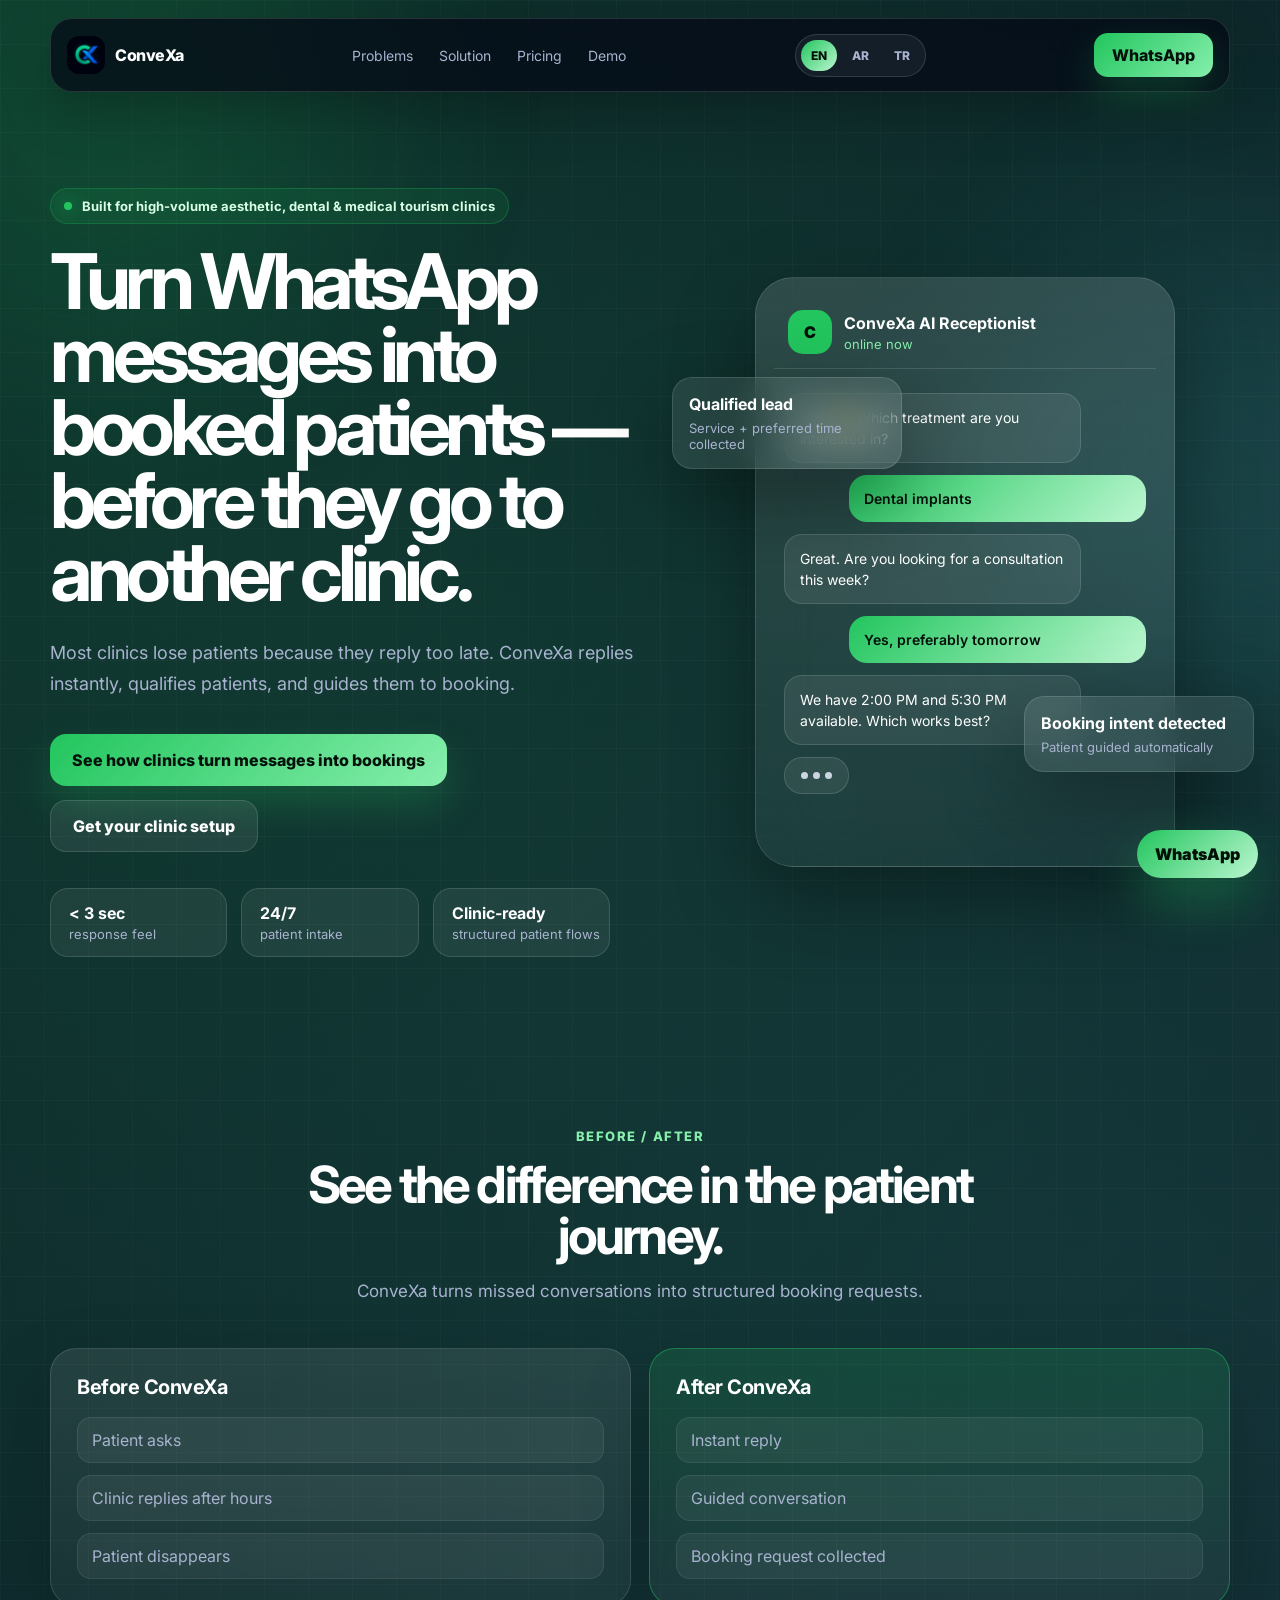
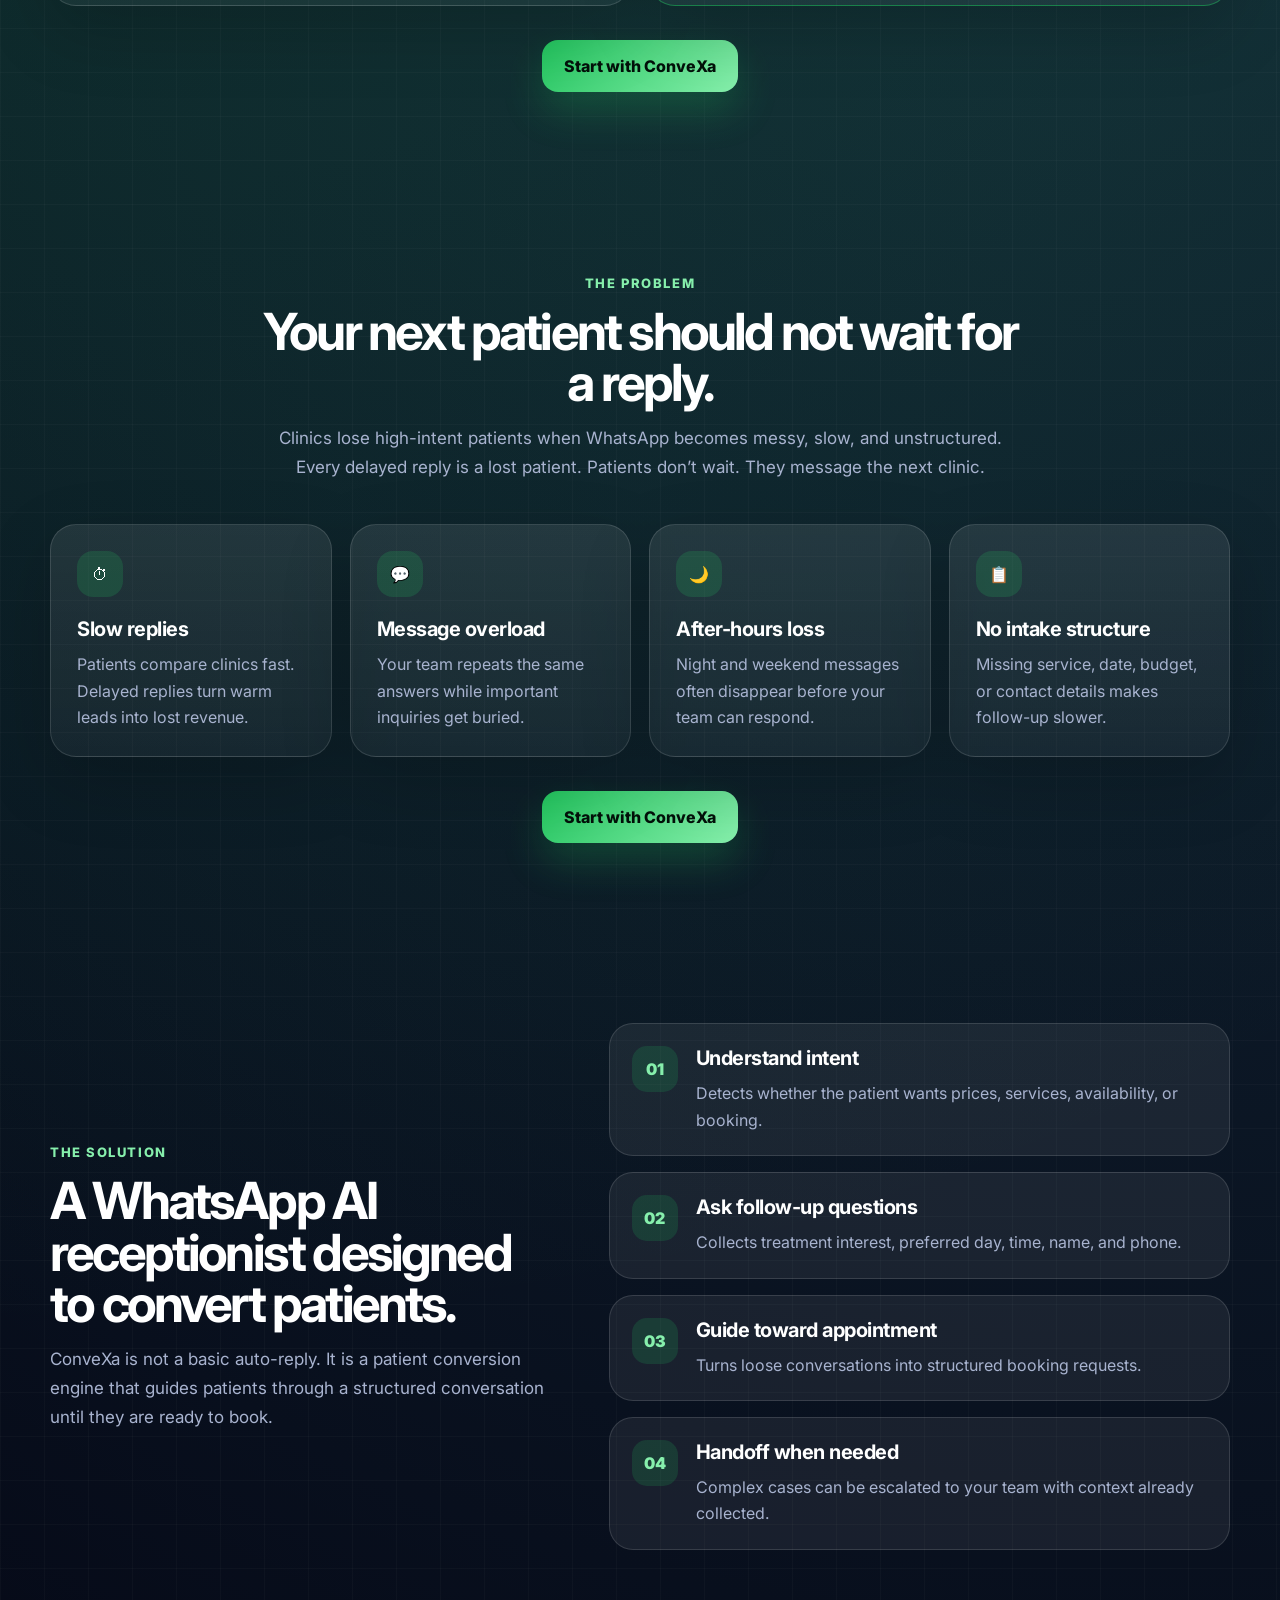
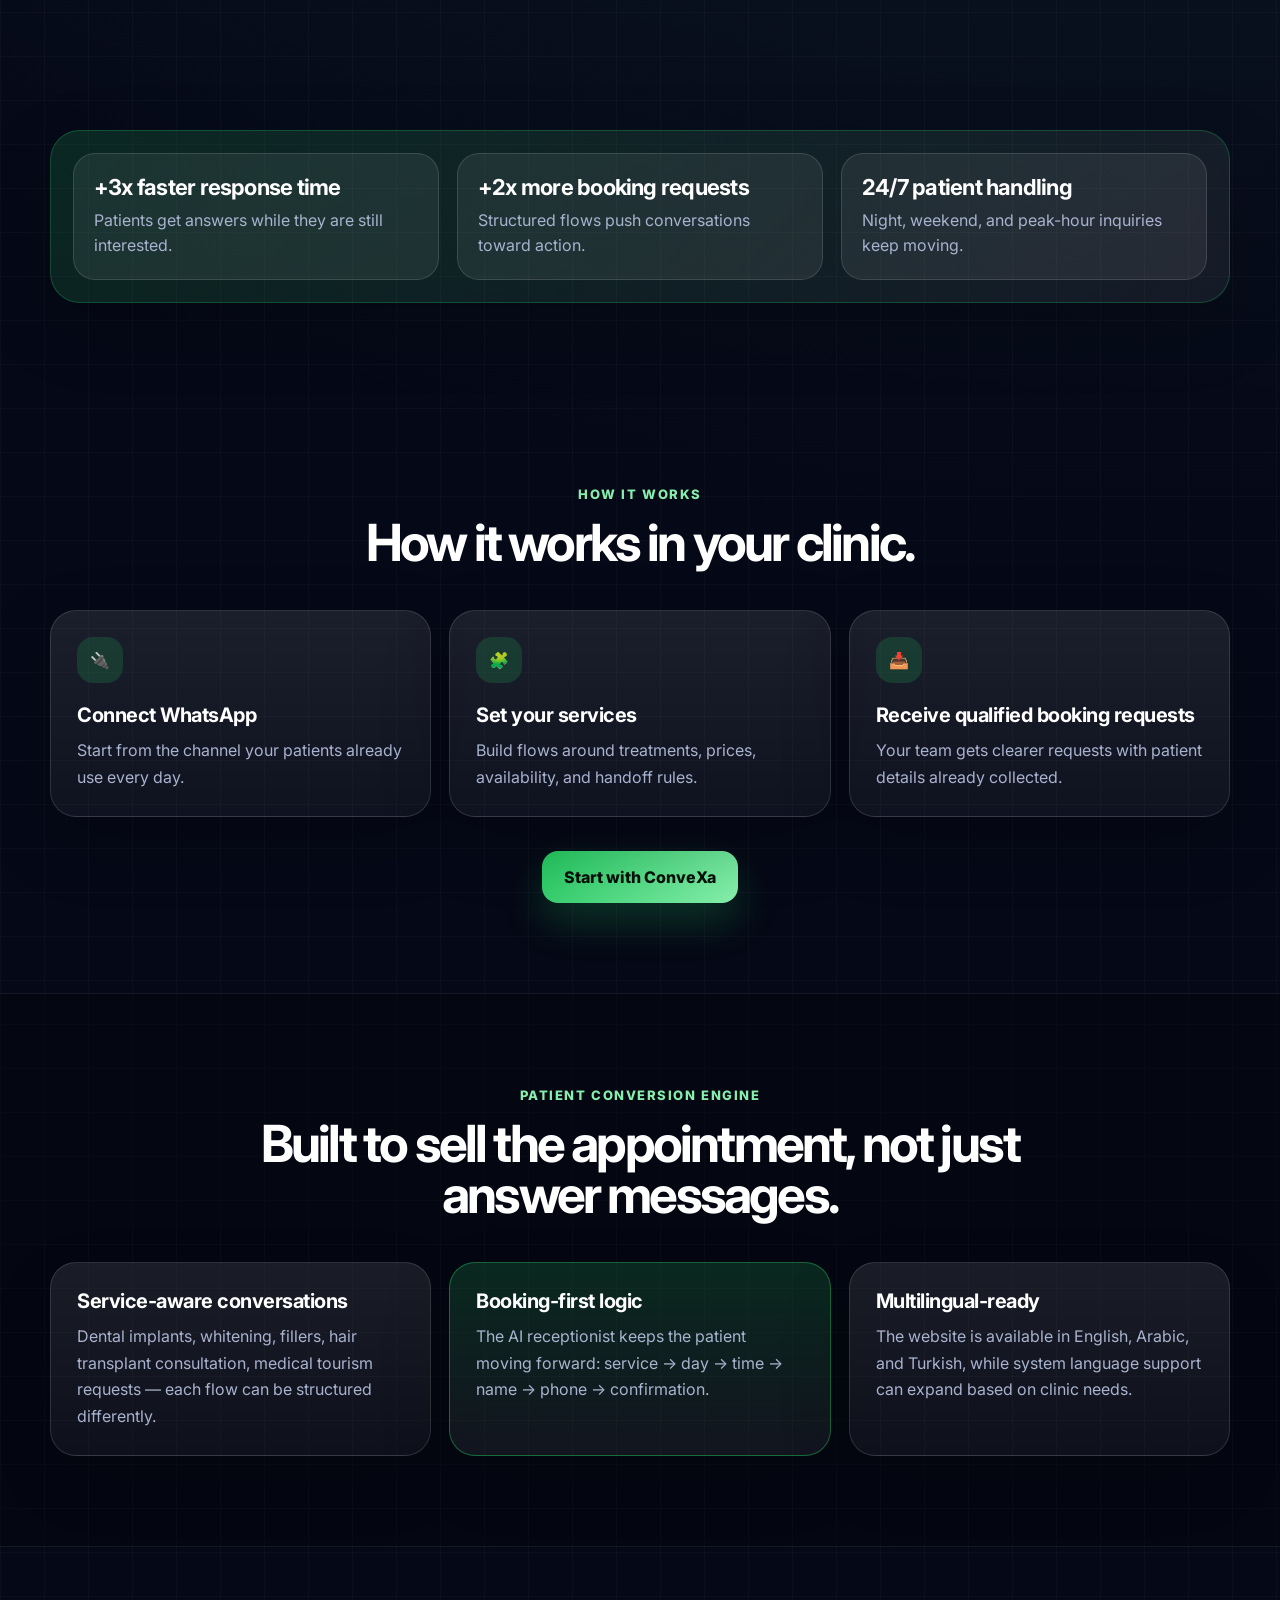
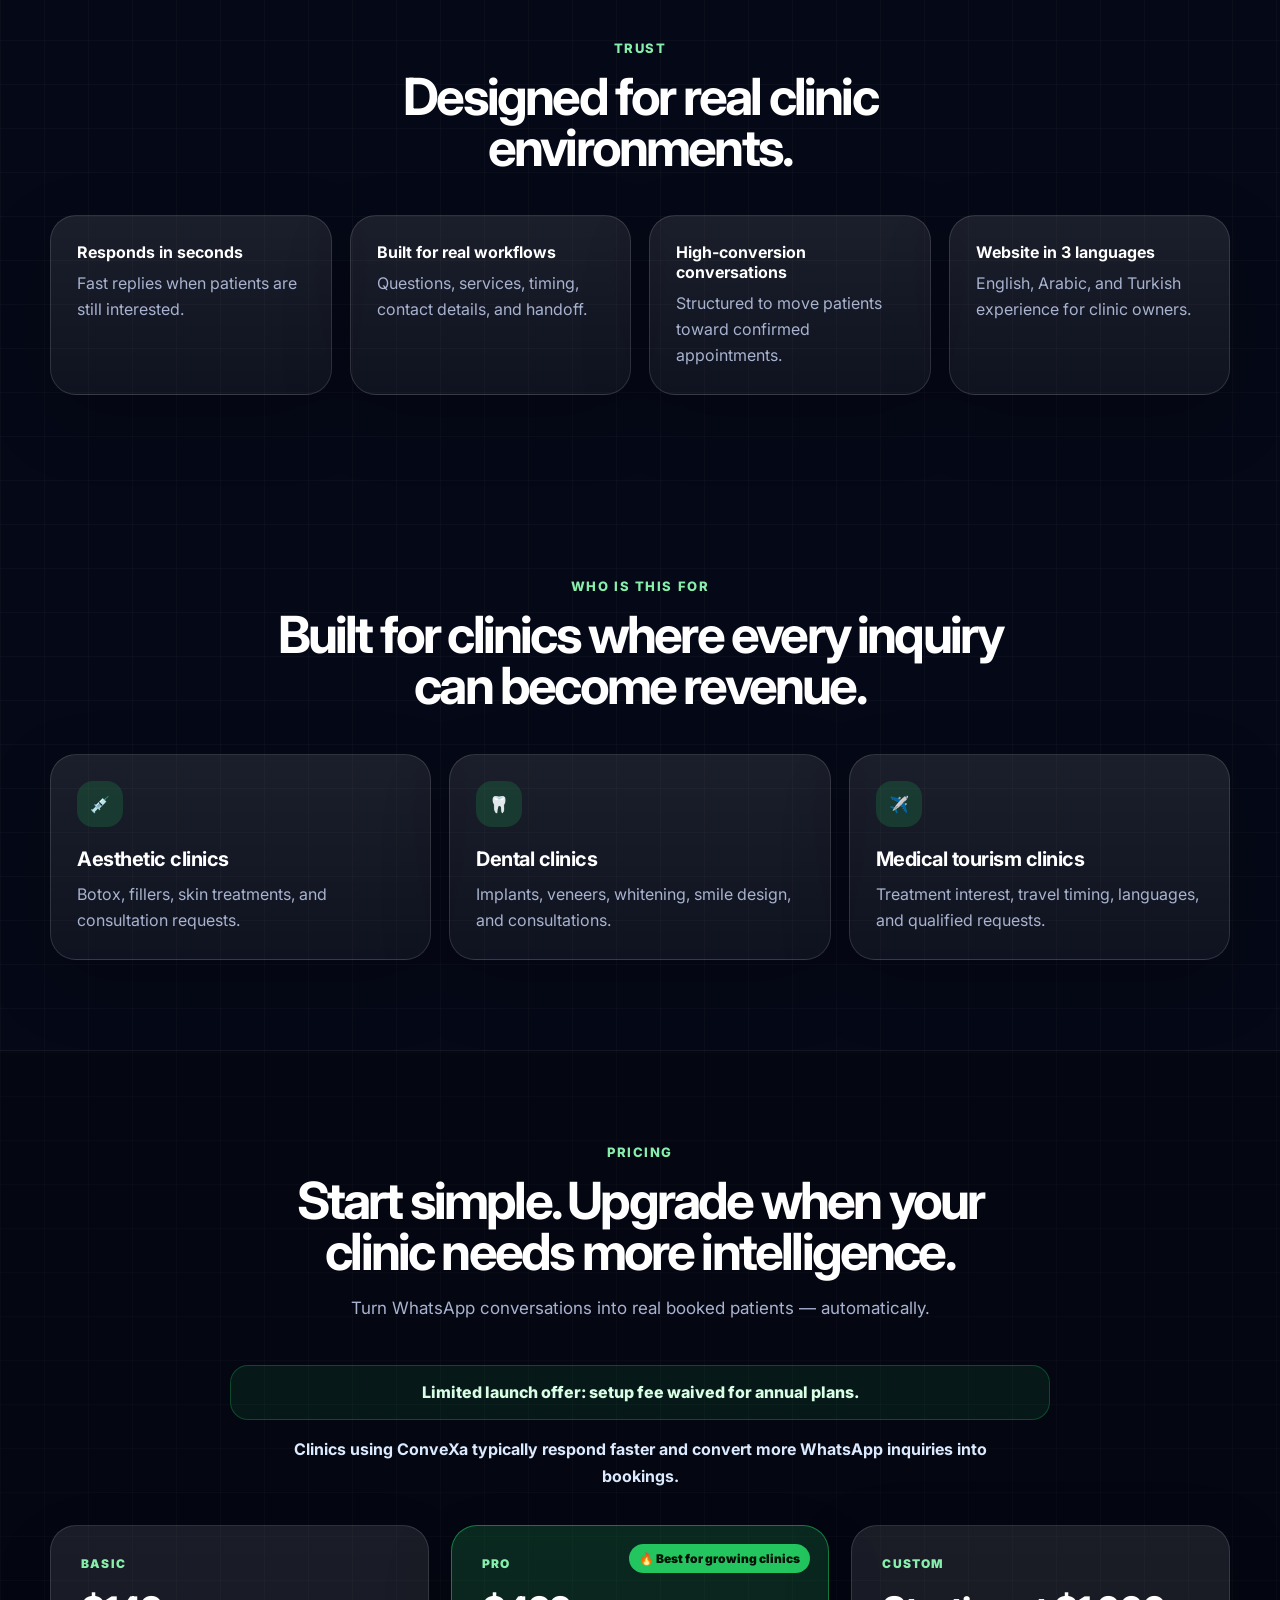
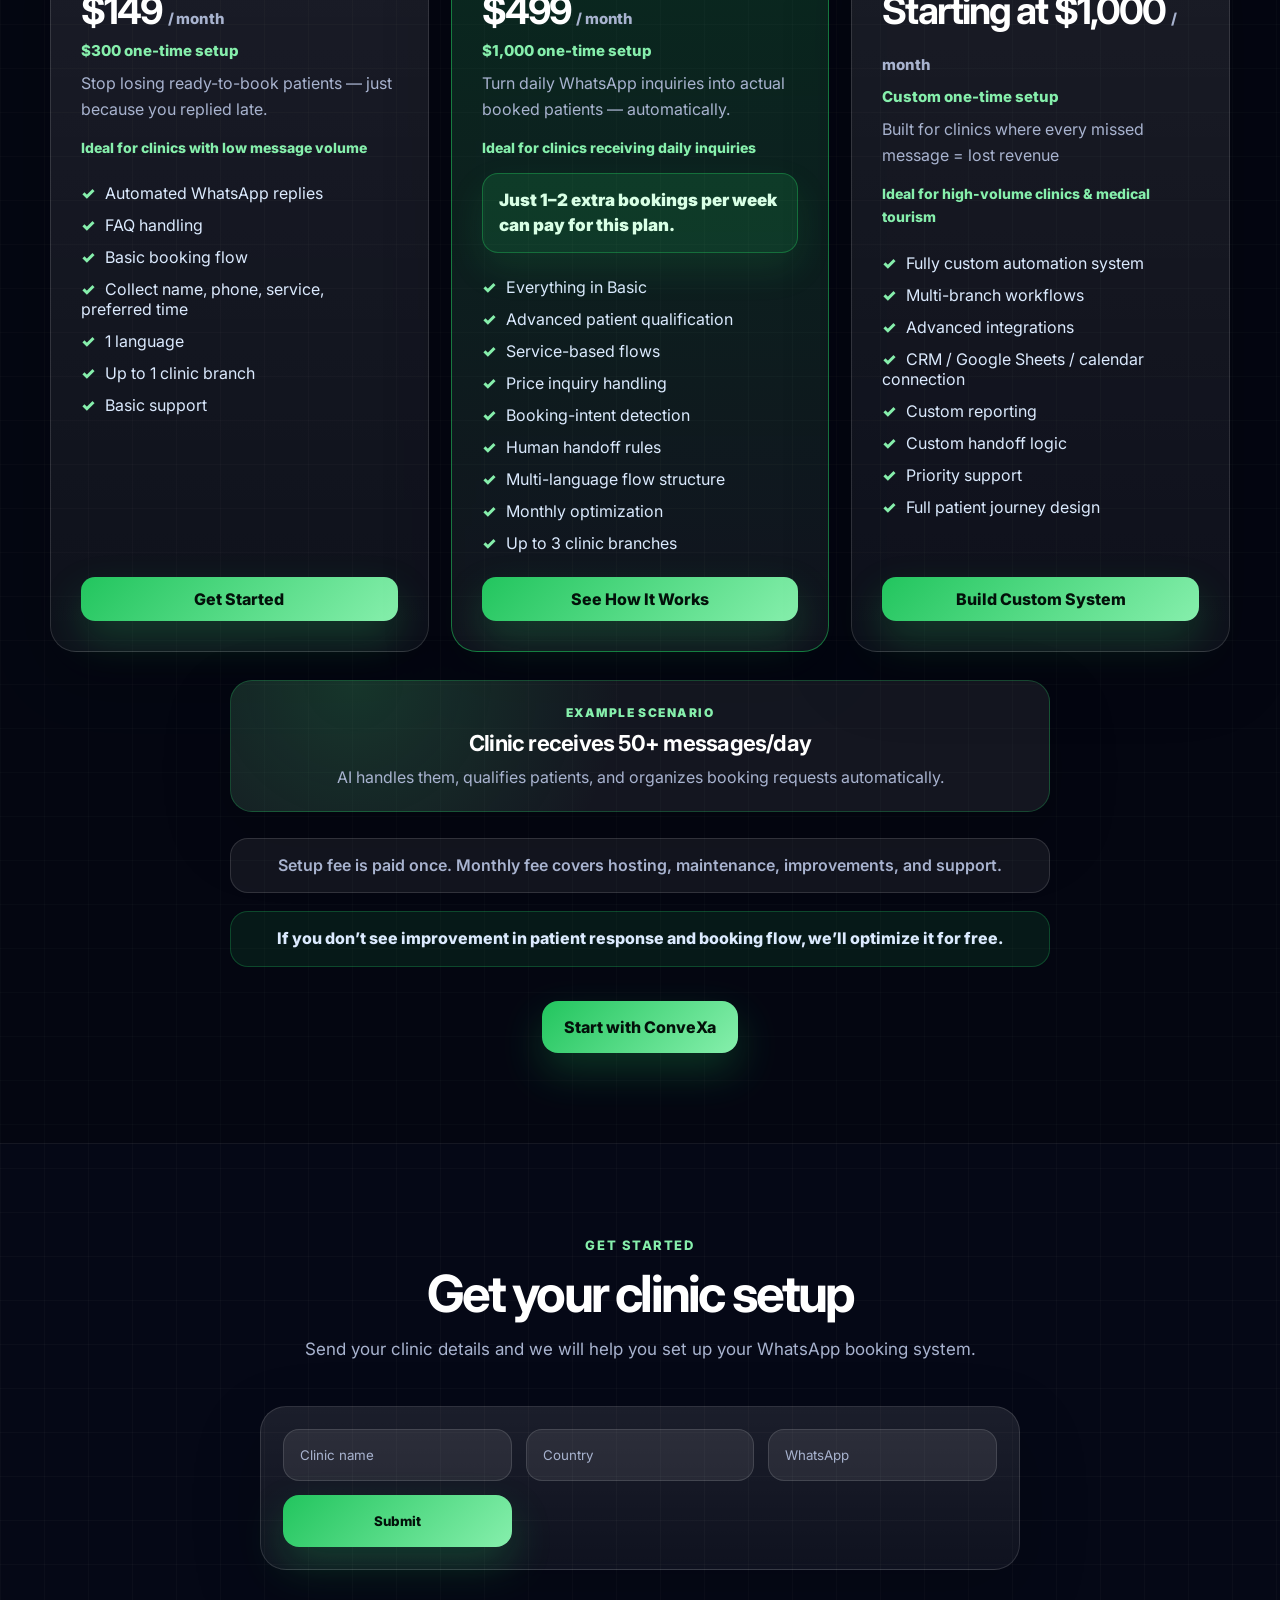
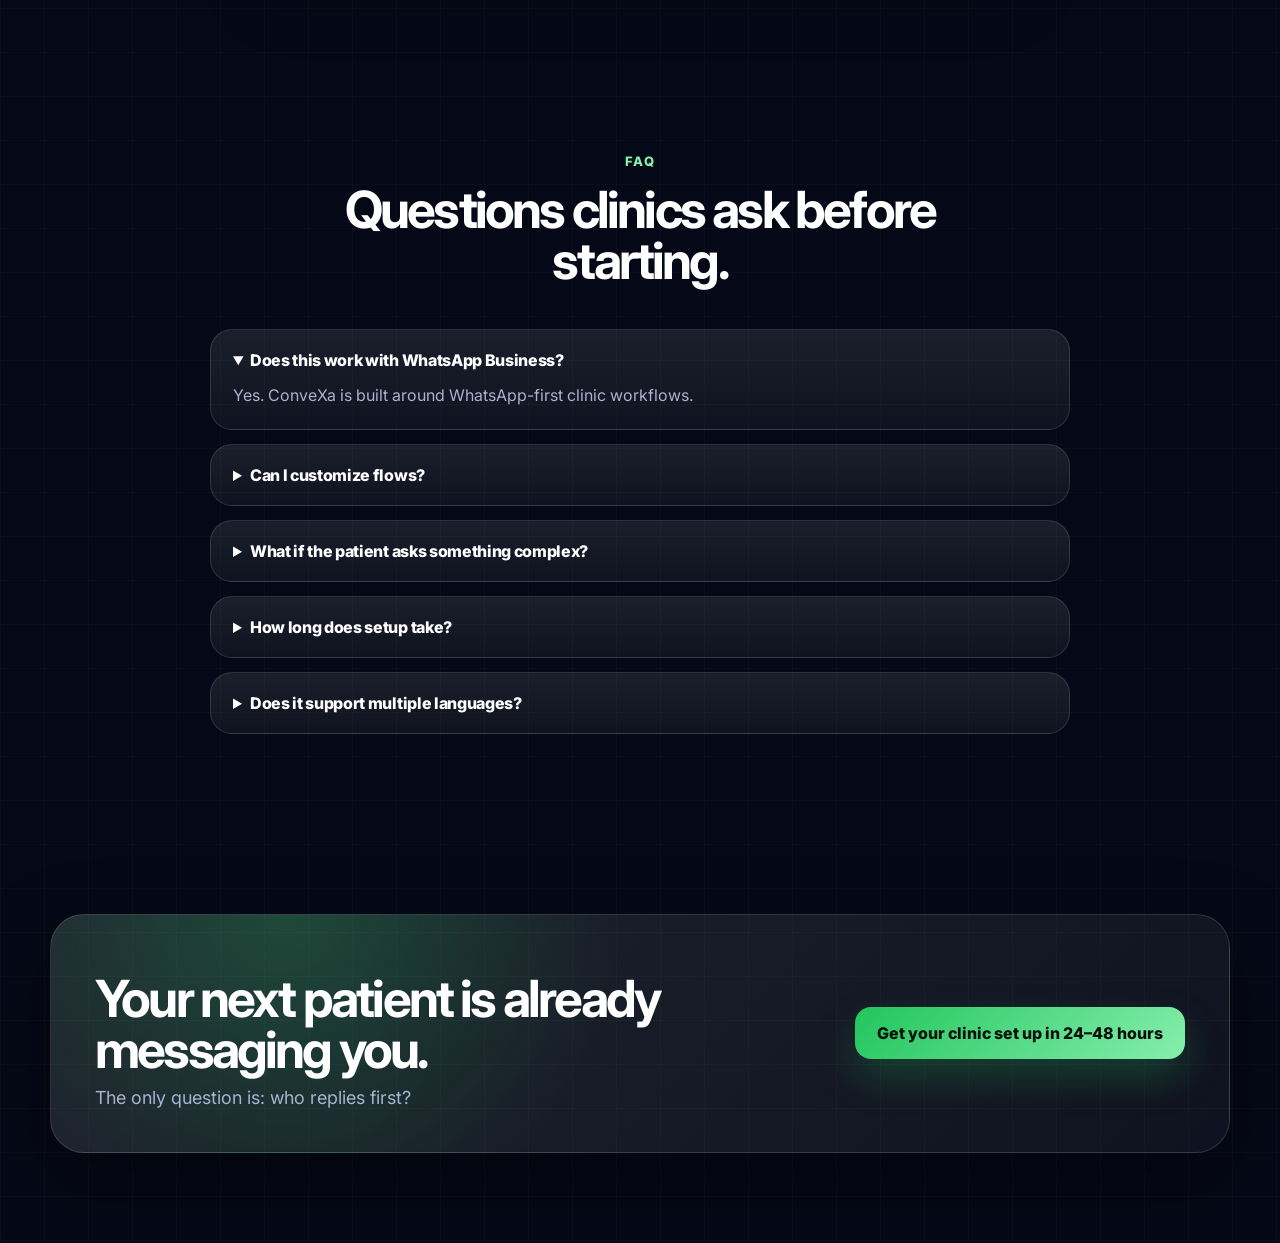
==== commit 22582943: "update website files" ====
--- a/index.html
+++ b/index.html
@@ -72,10 +72,10 @@
             <strong>24/7</strong>
             <span data-i18n="trustIntake">patient intake</span>
           </div>
-            <div>
+          <div>
             <strong data-i18n="trustReady">Clinic-ready</strong>
             <span data-i18n="trustLanguages">structured patient flows</span>
-            </div>
+          </div>
         </div>
       </div>
 
@@ -252,11 +252,13 @@
           <h3 data-i18n="how1Title">Connect WhatsApp</h3>
           <p data-i18n="how1Text">Start from the channel your patients already use every day.</p>
         </article>
+
         <article class="glass-card">
           <div class="icon">🧩</div>
           <h3 data-i18n="how2Title">Set your services</h3>
           <p data-i18n="how2Text">Build flows around treatments, prices, availability, and handoff rules.</p>
         </article>
+
         <article class="glass-card">
           <div class="icon">📥</div>
           <h3 data-i18n="how3Title">Receive qualified booking requests</h3>
@@ -331,11 +333,13 @@
           <h3 data-i18n="who1Title">Aesthetic clinics</h3>
           <p data-i18n="who1Text">Botox, fillers, skin treatments, and consultation requests.</p>
         </article>
+
         <article class="glass-card">
           <div class="icon">🦷</div>
           <h3 data-i18n="who2Title">Dental clinics</h3>
           <p data-i18n="who2Text">Implants, veneers, whitening, smile design, and consultations.</p>
         </article>
+
         <article class="glass-card">
           <div class="icon">✈️</div>
           <h3 data-i18n="who3Title">Medical tourism clinics</h3>
@@ -348,51 +352,97 @@
       <div class="section-head">
         <span class="section-label" data-i18n="pricingLabel">Pricing</span>
         <h2 data-i18n="pricingTitle">Start simple. Upgrade when your clinic needs more intelligence.</h2>
-      </div>
+        <p data-i18n="pricingSubtitle">Turn WhatsApp conversations into real booked patients — automatically.</p>
+      </div>
+
+      <div class="launch-offer" data-i18n="launchOffer">
+        Limited launch offer: setup fee waived for annual plans.
+      </div>
+
+      <p class="pricing-intro" data-i18n="pricingIntro">
+        Clinics using ConveXa typically respond faster and convert more WhatsApp inquiries into bookings.
+      </p>
 
       <div class="pricing-grid">
         <article class="price-card">
           <span class="plan" data-i18n="basicPlan">Basic</span>
-          <h3>$149</h3>
-          <p data-i18n="basicText">For clinics that want fast WhatsApp automation without complexity.</p>
+          <h3 data-i18n="basicPrice">$149 <small>/ month</small></h3>
+          <div class="setup-fee" data-i18n="basicSetup">$300 one-time setup</div>
+          <p data-i18n="basicText">Stop losing ready-to-book patients — just because you replied late.</p>
+          <p class="plan-ideal" data-i18n="basicIdeal">Ideal for clinics with low message volume</p>
+
           <ul>
-            <li data-i18n="basic1">Automated replies</li>
+            <li data-i18n="basic1">Automated WhatsApp replies</li>
             <li data-i18n="basic2">FAQ handling</li>
             <li data-i18n="basic3">Basic booking flow</li>
-            <li data-i18n="basic4">WhatsApp-ready setup</li>
+            <li data-i18n="basic4">Collect name, phone, service, preferred time</li>
+            <li data-i18n="basic5">1 language</li>
+            <li data-i18n="basic6">Up to 1 clinic branch</li>
+            <li data-i18n="basic7">Basic support</li>
           </ul>
-          <a href="https://wa.me/31684957550?text=Hello,%20I%20want%20to%20automate%20my%20clinic%20using%20ConveXa." data-i18n="startBasic">Start Basic</a>
+
+          <a href="https://wa.me/31684957550?text=Hello,%20I%20want%20to%20automate%20my%20clinic%20using%20ConveXa." data-i18n="startBasic">Get Started</a>
         </article>
 
         <article class="price-card popular">
-          <div class="popular-badge" data-i18n="popular">⭐ Most clinics choose this</div>
+          <div class="popular-badge" data-i18n="popular">🔥 Best for growing clinics</div>
           <span class="plan" data-i18n="proPlan">Pro</span>
-          <h3 data-i18n="customQuote">Custom quote</h3>
-          <p data-i18n="proText">Designed to actually convert patients into bookings</p>
+          <h3 data-i18n="proPrice">$499 <small>/ month</small></h3>
+          <div class="setup-fee" data-i18n="proSetup">$1,000 one-time setup</div>
+          <p data-i18n="proText">Turn daily WhatsApp inquiries into actual booked patients — automatically.</p>
+          <p class="plan-ideal" data-i18n="proIdeal">Ideal for clinics receiving daily inquiries</p>
+          <p class="roi-hint" data-i18n="proRoi">Just 1–2 extra bookings per week can pay for this plan.</p>
+
           <ul>
-            <li data-i18n="pro1">AI-like patient conversations</li>
-            <li data-i18n="pro2">Advanced booking scenarios</li>
+            <li data-i18n="pro1">Everything in Basic</li>
+            <li data-i18n="pro2">Advanced patient qualification</li>
             <li data-i18n="pro3">Service-based flows</li>
-            <li data-i18n="pro4">Patient qualification logic</li>
-            <li data-i18n="pro5">Higher conversion flows</li>
-            <li data-i18n="pro6">High message volume handling</li>
+            <li data-i18n="pro4">Price inquiry handling</li>
+            <li data-i18n="pro5">Booking-intent detection</li>
+            <li data-i18n="pro6">Human handoff rules</li>
+            <li data-i18n="pro7">Multi-language flow structure</li>
+            <li data-i18n="pro8">Monthly optimization</li>
+            <li data-i18n="pro9">Up to 3 clinic branches</li>
           </ul>
-          <a href="https://wa.me/31684957550?text=Hello,%20I%20want%20to%20automate%20my%20clinic%20using%20ConveXa." data-i18n="discussPro">Discuss Pro Plan</a>
+
+          <a href="https://wa.me/31684957550?text=Hello,%20I%20want%20to%20automate%20my%20clinic%20using%20ConveXa." data-i18n="discussPro">See How It Works</a>
         </article>
 
         <article class="price-card">
           <span class="plan" data-i18n="customPlan">Custom</span>
-          <h3 data-i18n="tailored">Tailored</h3>
-          <p data-i18n="customText">For clinics with multiple branches, custom flows, or special patient journeys.</p>
+          <h3 data-i18n="customPrice">Starting at $1,000 <small>/ month</small></h3>
+          <div class="setup-fee" data-i18n="customSetup">Custom one-time setup</div>
+          <p data-i18n="customText">Built for clinics where every missed message = lost revenue</p>
+          <p class="plan-ideal" data-i18n="customIdeal">Ideal for high-volume clinics & medical tourism</p>
+
           <ul>
-            <li data-i18n="custom1">Fully tailored bot flow</li>
-            <li data-i18n="custom2">Multi-language structure</li>
-            <li data-i18n="custom3">Custom handoff rules</li>
-            <li data-i18n="custom4">Integration-ready architecture</li>
+            <li data-i18n="custom1">Fully custom automation system</li>
+            <li data-i18n="custom2">Multi-branch workflows</li>
+            <li data-i18n="custom3">Advanced integrations</li>
+            <li data-i18n="custom4">CRM / Google Sheets / calendar connection</li>
+            <li data-i18n="custom5">Custom reporting</li>
+            <li data-i18n="custom6">Custom handoff logic</li>
+            <li data-i18n="custom7">Priority support</li>
+            <li data-i18n="custom8">Full patient journey design</li>
           </ul>
-          <a href="https://wa.me/31684957550?text=Hello,%20I%20want%20to%20automate%20my%20clinic%20using%20ConveXa." data-i18n="buildCustom">Build Custom Bot</a>
-        </article>
-      </div>
+
+          <a href="https://wa.me/31684957550?text=Hello,%20I%20want%20to%20automate%20my%20clinic%20using%20ConveXa." data-i18n="buildCustom">Build Custom System</a>
+        </article>
+      </div>
+
+      <div class="example-scenario">
+        <span data-i18n="exampleLabel">Example scenario</span>
+        <strong data-i18n="exampleTitle">Clinic receives 50+ messages/day</strong>
+        <p data-i18n="exampleText">AI handles them, qualifies patients, and organizes booking requests automatically.</p>
+      </div>
+
+      <p class="pricing-note" data-i18n="pricingNote">
+        Setup fee is paid once. Monthly fee covers hosting, maintenance, improvements, and support.
+      </p>
+
+      <p class="risk-remover" data-i18n="riskRemover">
+        If you don’t see improvement in patient response and booking flow, we’ll optimize it for free.
+      </p>
 
       <div class="section-cta">
         <a class="btn btn-primary" href="https://wa.me/31684957550?text=Hello,%20I%20want%20to%20automate%20my%20clinic%20using%20ConveXa." data-i18n="startWithConvexa">Start with ConveXa</a>
@@ -425,18 +475,22 @@
           <summary data-i18n="faq1Q">Does this work with WhatsApp Business?</summary>
           <p data-i18n="faq1A">Yes. ConveXa is built around WhatsApp-first clinic workflows.</p>
         </details>
+
         <details>
           <summary data-i18n="faq2Q">Can I customize flows?</summary>
           <p data-i18n="faq2A">Yes. Flows can be customized by service, clinic type, language, and booking process.</p>
         </details>
+
         <details>
           <summary data-i18n="faq3Q">What if the patient asks something complex?</summary>
           <p data-i18n="faq3A">Complex cases can be handed off to your team with the patient context already collected.</p>
         </details>
+
         <details>
           <summary data-i18n="faq4Q">How long does setup take?</summary>
           <p data-i18n="faq4A">Setup depends on your services and flows, but the system is designed to launch quickly.</p>
         </details>
+
         <details>
           <summary data-i18n="faq5Q">Does it support multiple languages?</summary>
           <p data-i18n="faq5A">Yes. The website supports English, Arabic, and Turkish, and patient flows can be expanded based on clinic needs.</p>
@@ -451,7 +505,7 @@
       </div>
 
       <a class="btn btn-primary" href="https://wa.me/31684957550?text=Hello,%20I%20want%20to%20automate%20my%20clinic%20using%20ConveXa." data-i18n="continueWhatsapp">
-        Start with ConveXa
+        Get your clinic set up in 24–48 hours
       </a>
     </section>
   </main>
--- a/style.css
+++ b/style.css
@@ -609,6 +609,124 @@
   letter-spacing: -0.05em;
 }
 
+.price-card h3 small {
+  color: var(--muted);
+  font-size: 15px;
+  font-weight: 800;
+  letter-spacing: -0.01em;
+}
+
+.setup-fee {
+  color: #86efac;
+  font-weight: 800;
+  margin-top: 8px;
+  font-size: 15px;
+}
+
+.launch-offer,
+.pricing-note {
+  width: min(820px, 100%);
+  margin-inline: auto;
+  text-align: center;
+  border: 1px solid rgba(34,197,94,0.28);
+  background: rgba(34,197,94,0.10);
+  color: #d8ffe5;
+  border-radius: 18px;
+  padding: 14px 18px;
+  line-height: 1.6;
+  font-weight: 800;
+}
+
+.launch-offer {
+  margin-bottom: 24px;
+}
+
+.pricing-intro {
+  max-width: 720px;
+  margin: -8px auto 34px;
+  text-align: center;
+  color: #dbeafe;
+  line-height: 1.7;
+  font-weight: 700;
+  font-size: 16px;
+}
+
+.plan-ideal {
+  color: #86efac !important;
+  font-weight: 800;
+  font-size: 14px;
+  margin-top: 14px !important;
+}
+
+.roi-hint {
+  margin-top: 14px !important;
+  padding: 14px 16px;
+  border-radius: 16px;
+  background: rgba(34,197,94,0.16);
+  border: 1px solid rgba(34,197,94,0.38);
+  color: #d8ffe5 !important;
+  font-size: 17px;
+  font-weight: 900;
+  line-height: 1.45 !important;
+  box-shadow: 0 16px 36px rgba(34,197,94,0.12);
+}
+
+.example-scenario {
+  width: min(820px, 100%);
+  margin: 28px auto 0;
+  padding: 20px 22px;
+  border-radius: 22px;
+  background:
+    radial-gradient(circle at 15% 0%, rgba(34,197,94,0.18), transparent 38%),
+    rgba(255,255,255,0.065);
+  border: 1px solid rgba(34,197,94,0.28);
+  text-align: center;
+  box-shadow: 0 24px 70px rgba(0,0,0,0.18);
+}
+
+.example-scenario span {
+  display: inline-block;
+  color: #86efac;
+  font-weight: 900;
+  text-transform: uppercase;
+  letter-spacing: .12em;
+  font-size: 12px;
+  margin-bottom: 10px;
+}
+
+.example-scenario strong {
+  display: block;
+  font-size: 22px;
+  letter-spacing: -0.035em;
+}
+
+.example-scenario p {
+  color: var(--muted);
+  line-height: 1.7;
+  margin-top: 8px;
+}
+
+.pricing-note {
+  margin-top: 26px;
+  color: var(--muted);
+  background: rgba(255,255,255,0.06);
+  border-color: var(--border);
+  font-weight: 600;
+}
+
+.risk-remover {
+  width: min(820px, 100%);
+  margin: 18px auto 0;
+  text-align: center;
+  color: #dbeafe;
+  background: rgba(34,197,94,0.10);
+  border: 1px solid rgba(34,197,94,0.28);
+  border-radius: 18px;
+  padding: 14px 18px;
+  font-weight: 800;
+  line-height: 1.6;
+}
+
 .price-card ul {
   list-style: none;
   margin: 24px 0;
@@ -894,4 +1012,4 @@
   .lead-form {
     grid-template-columns: 1fr;
   }
-}
+}
